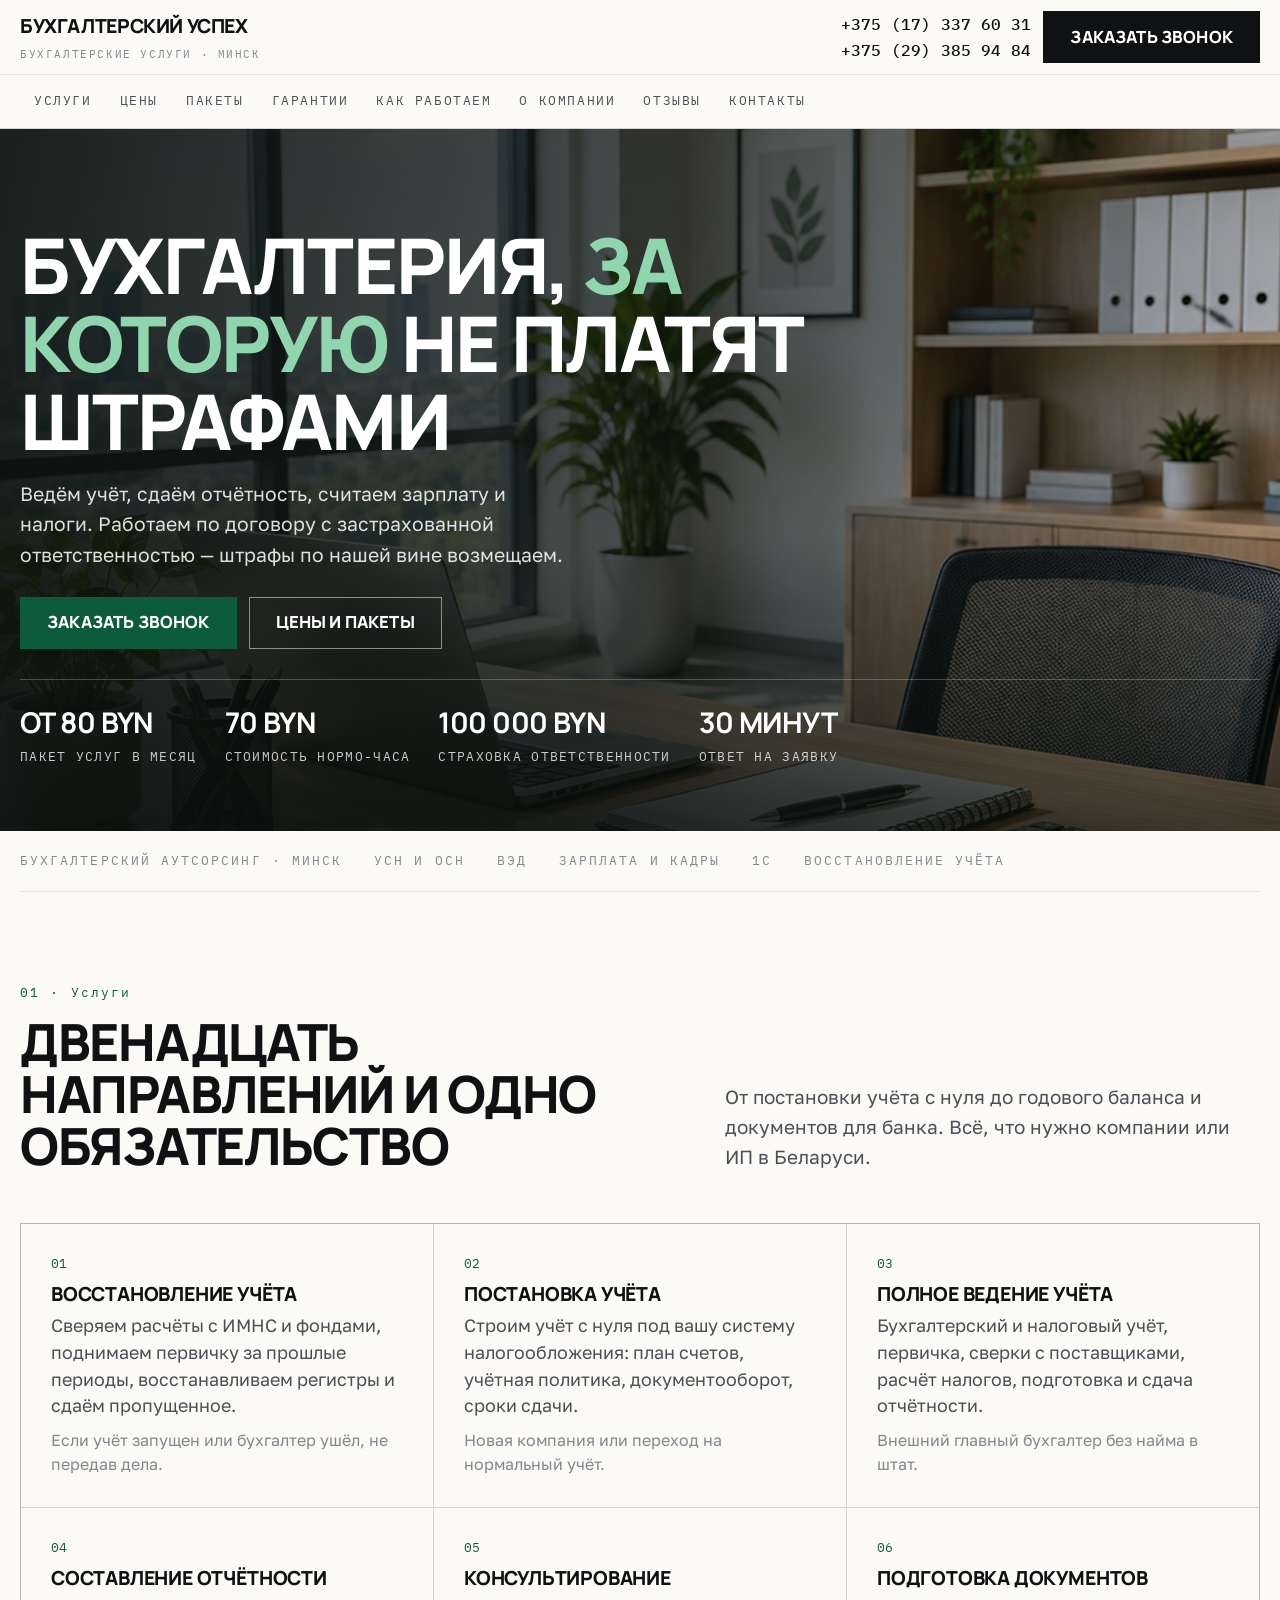
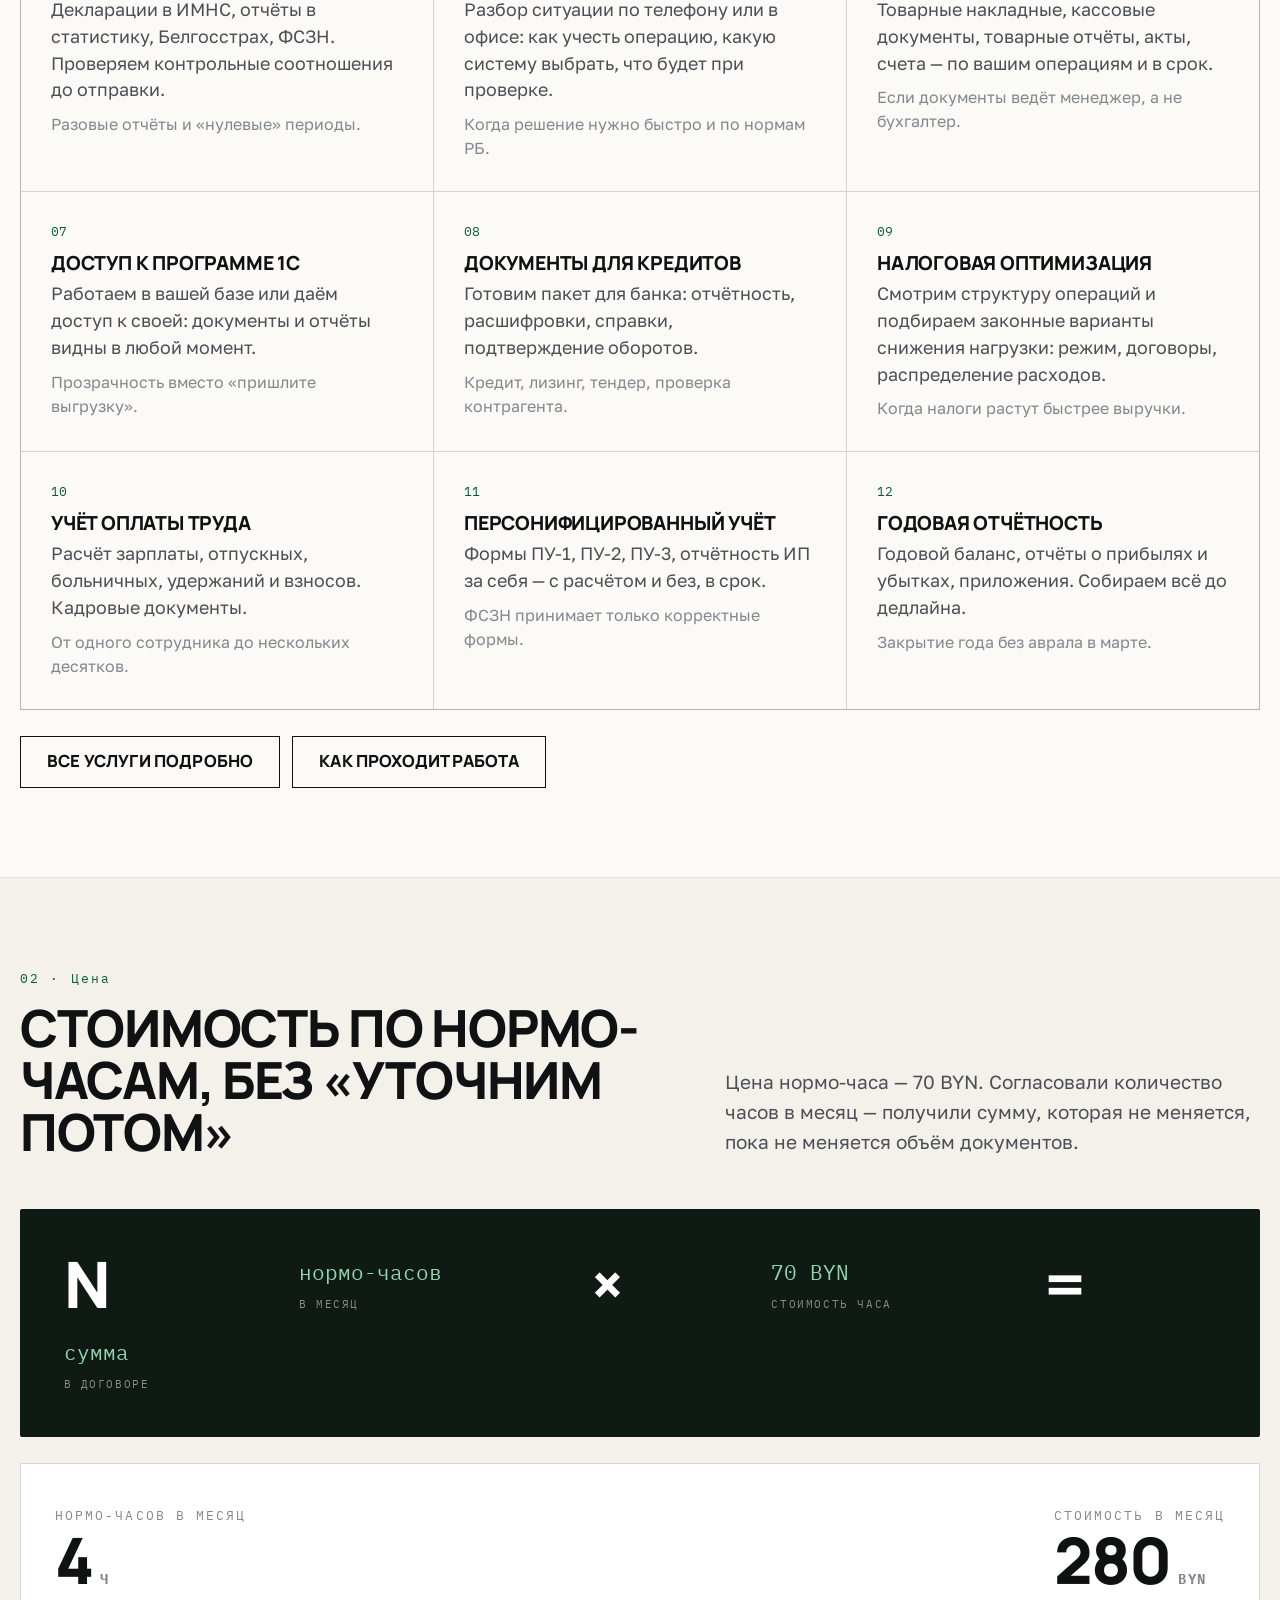
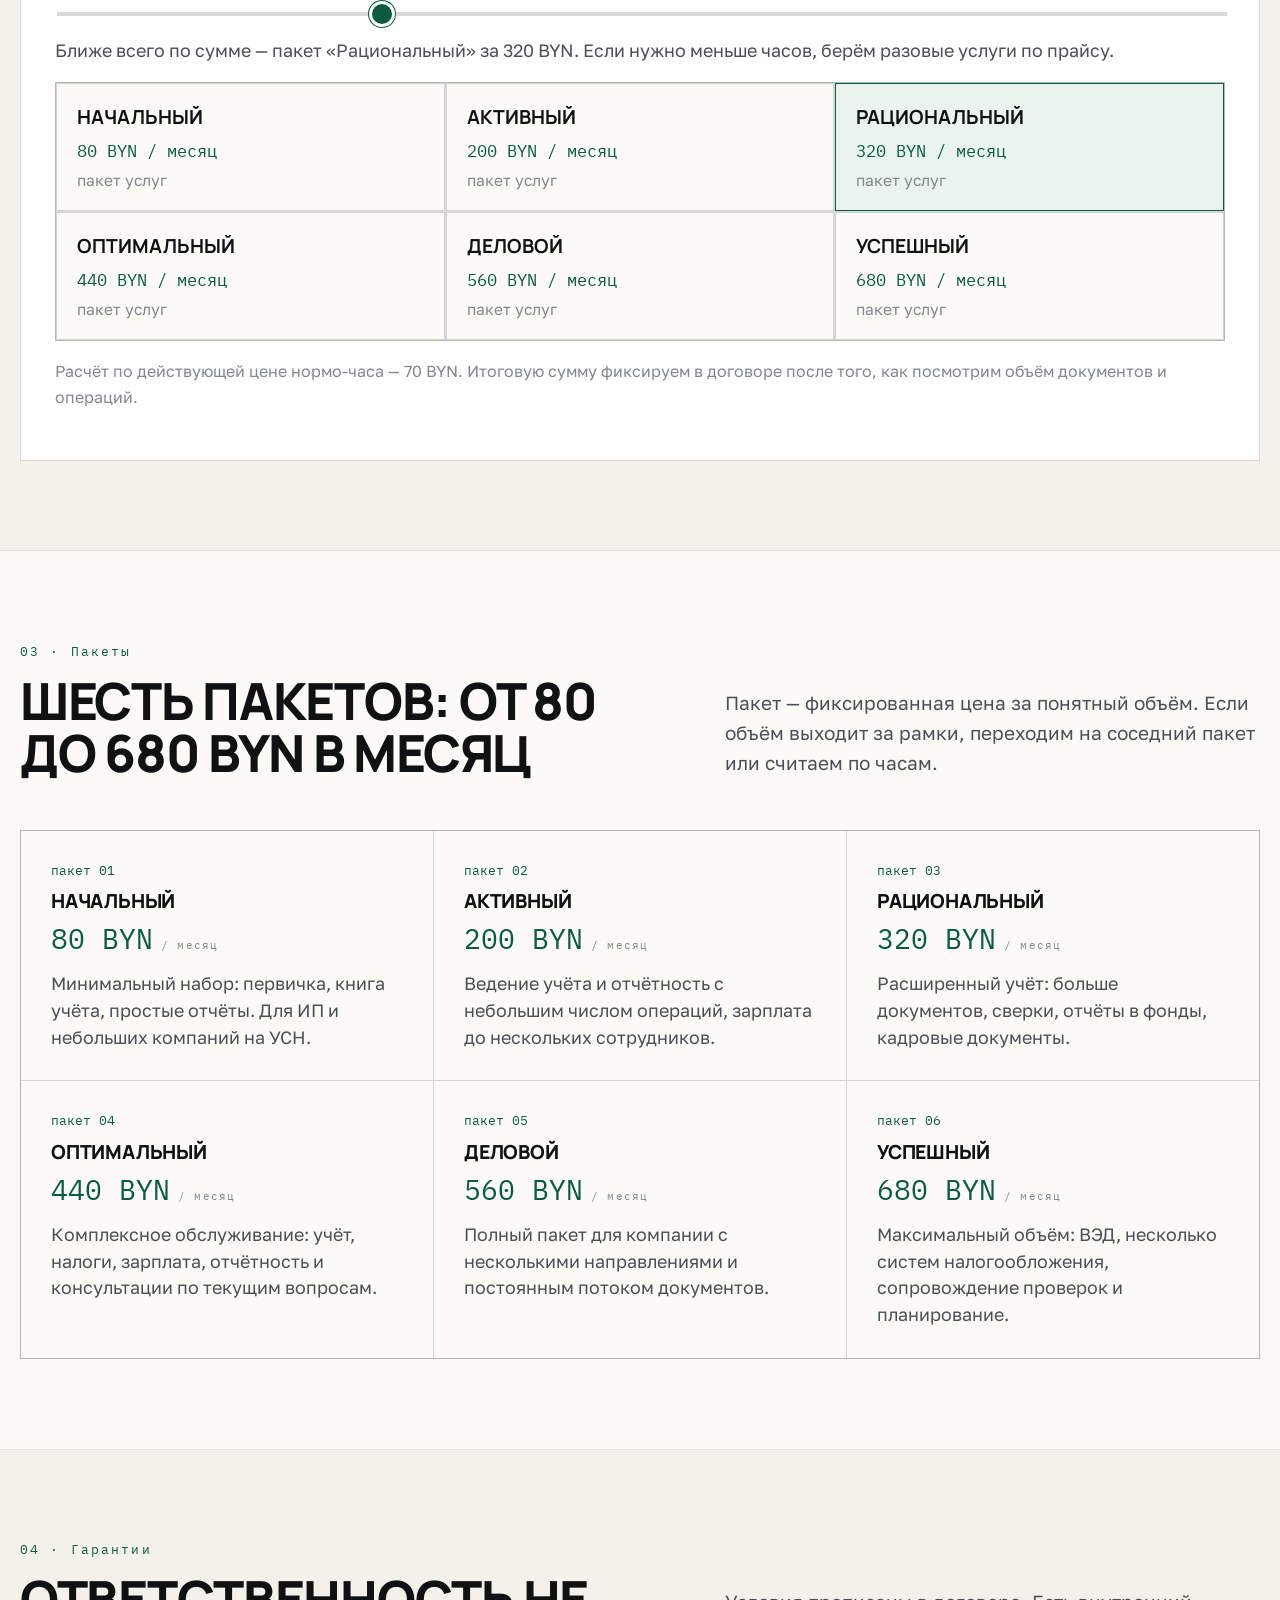
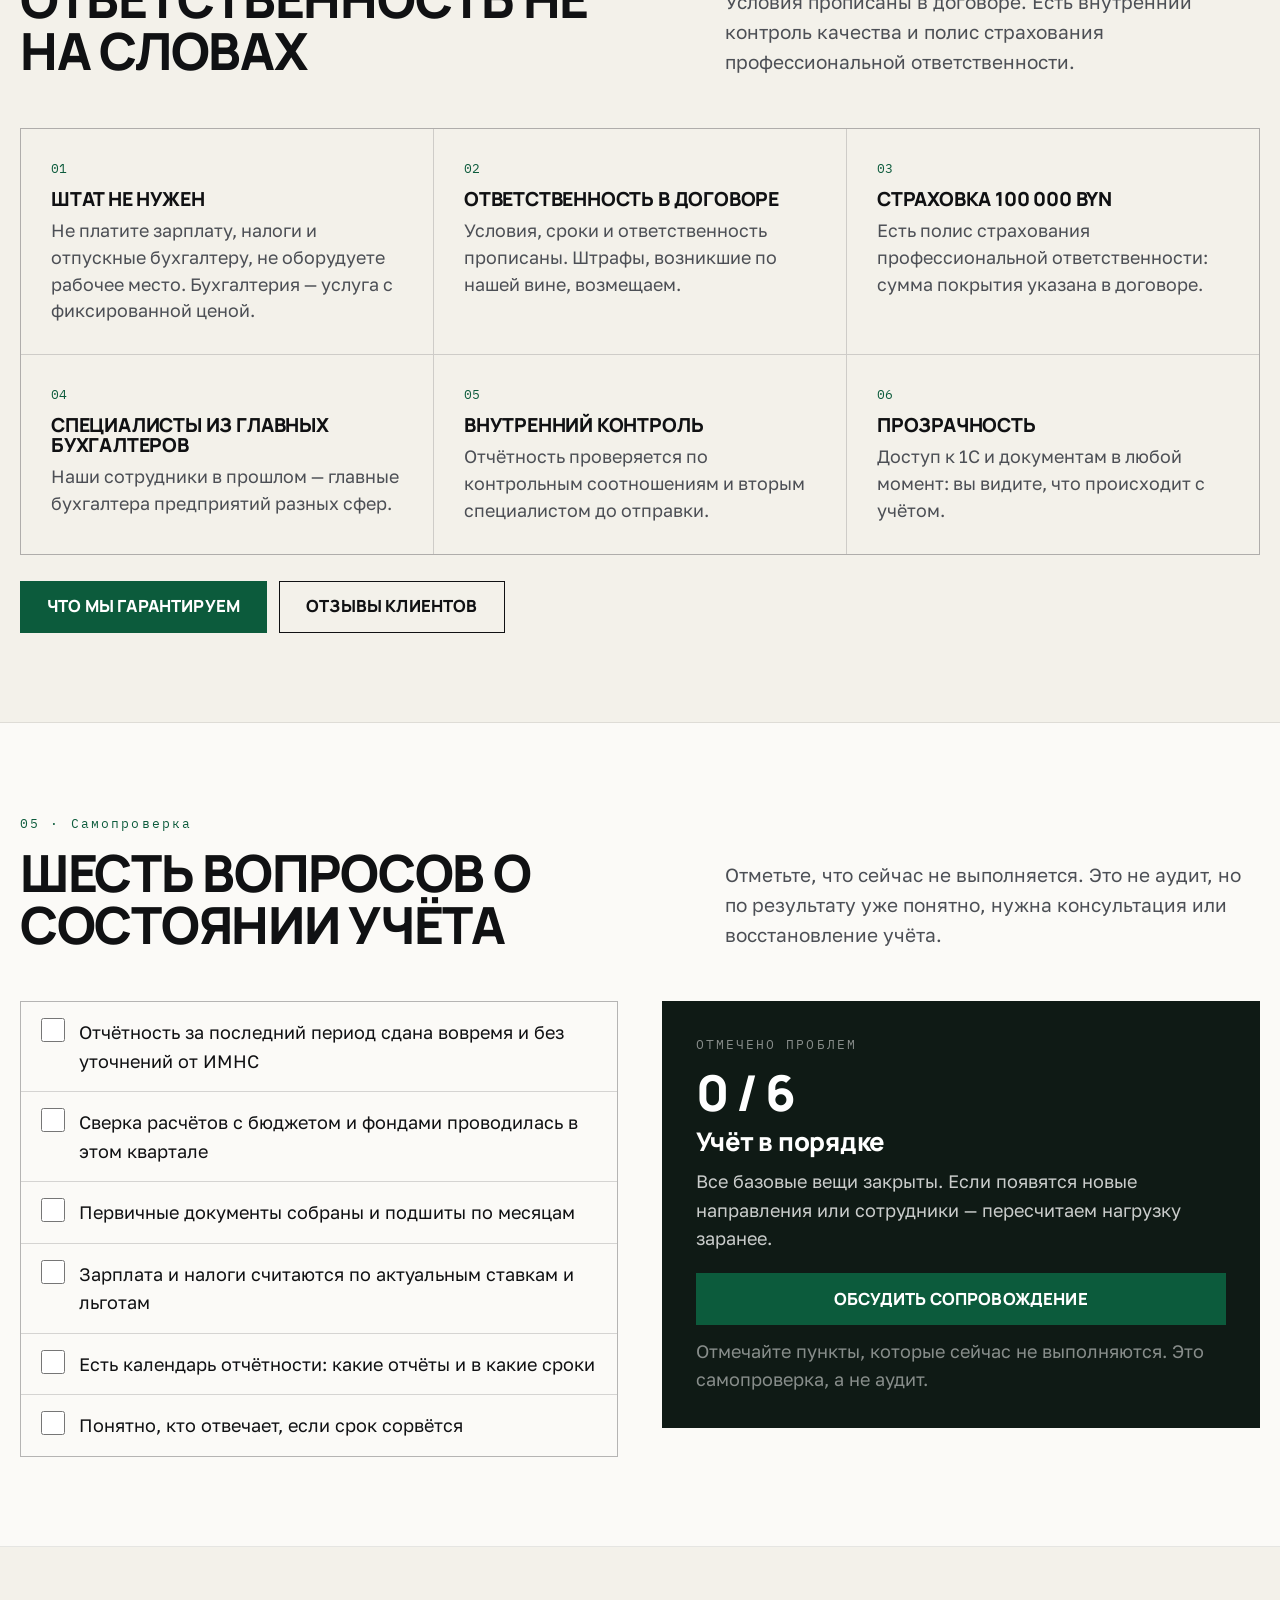
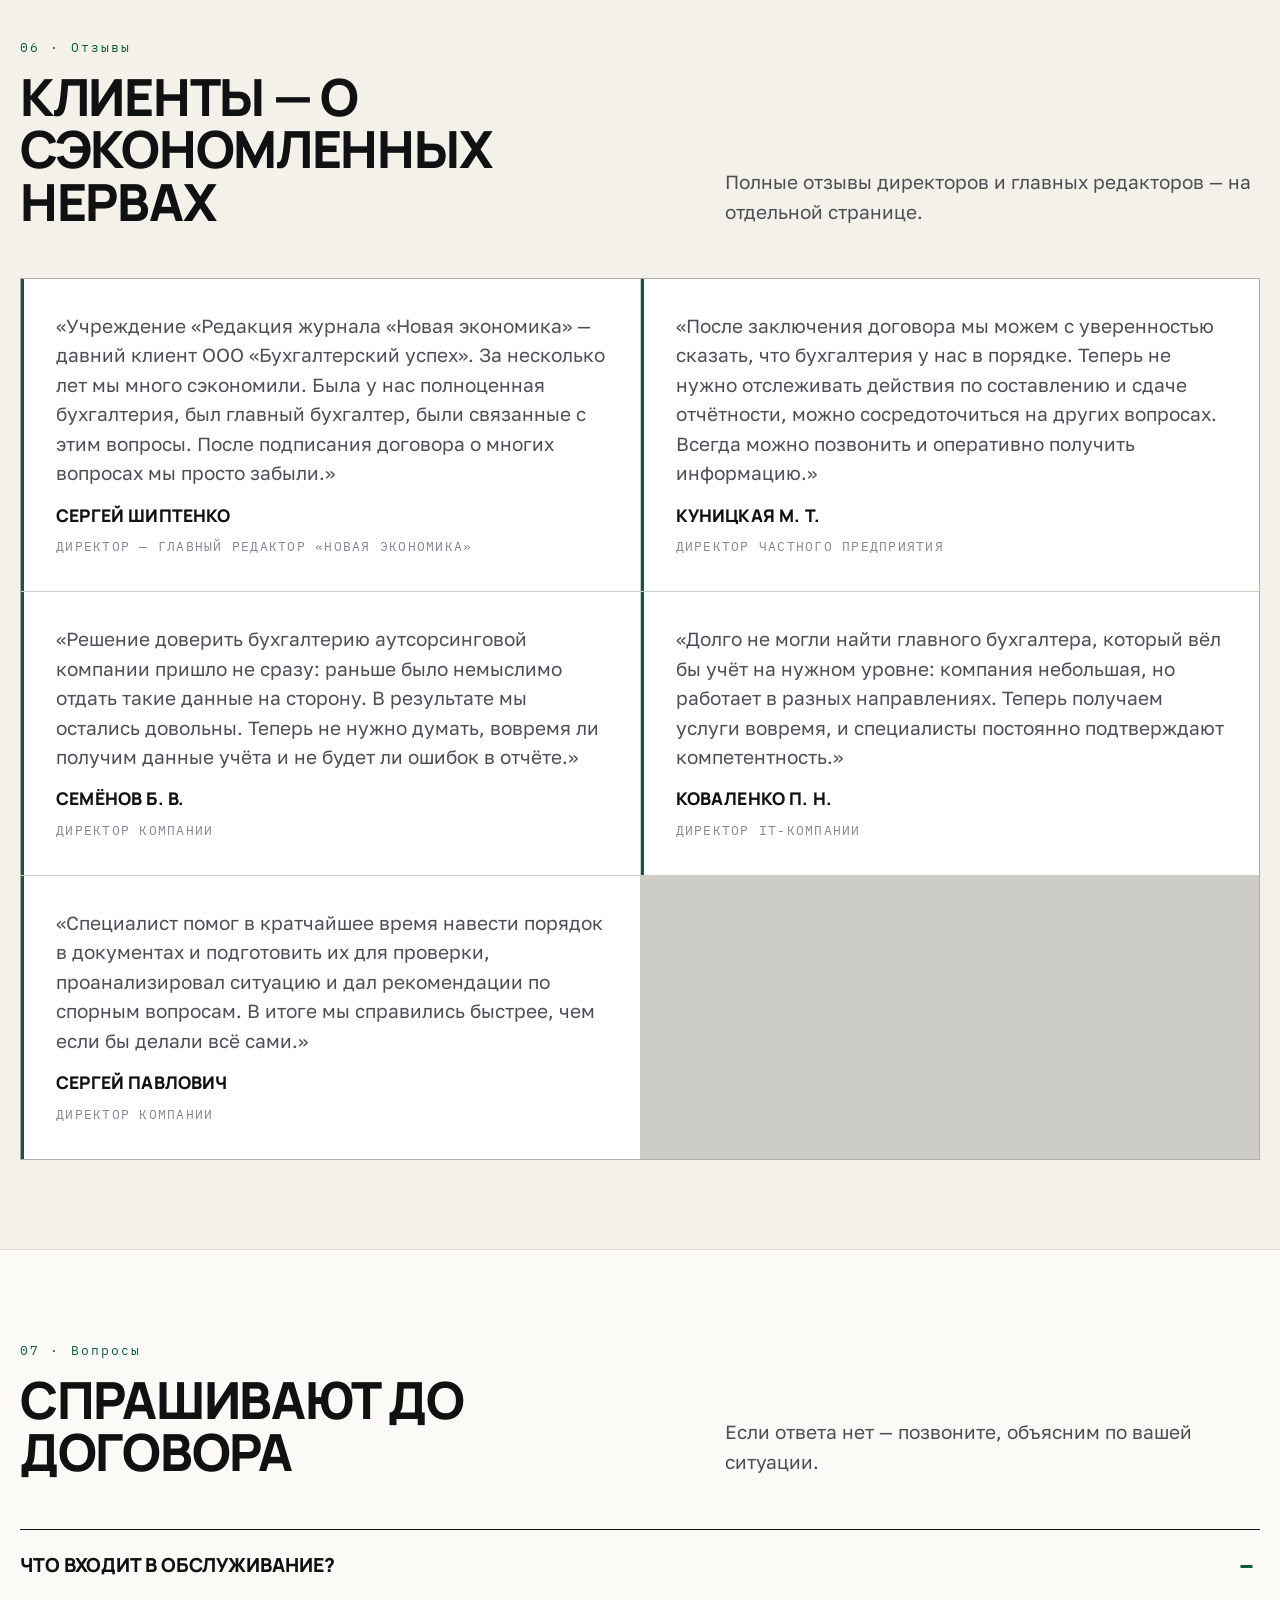
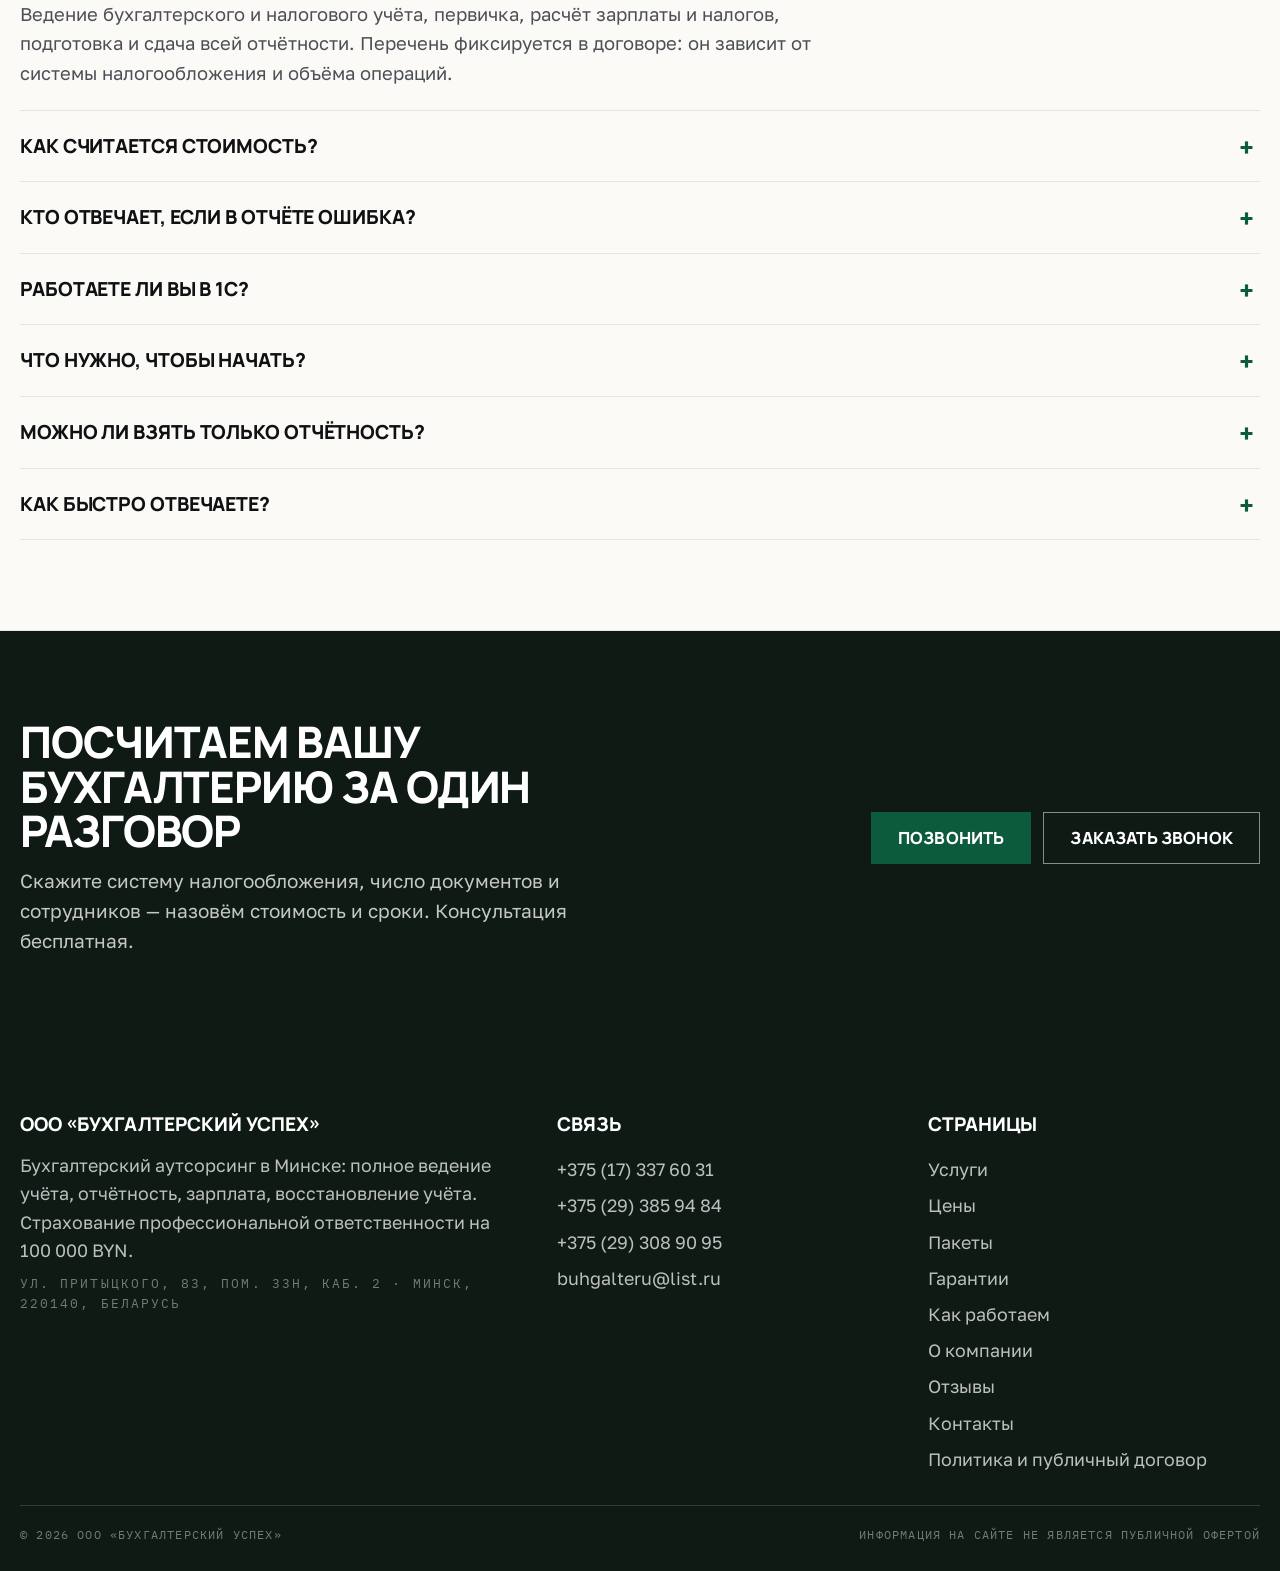
==== index.html @ fa07ab84 "Новый сайт Бухгалтерский успех: 10 страниц, крупная типографика, реальный прайс и пакеты, калькулято" ====
<!doctype html><html lang="ru"><head>
<meta charset="utf-8"><meta name="viewport" content="width=device-width,initial-scale=1">
<title>Бухгалтерские услуги в Минске — ООО «Бухгалтерский успех»</title><meta name="description" content="Бухгалтерский аутсорсинг в Минске: ведение учёта от 80 BYN в месяц, отчётность, зарплата, восстановление учёта, консультации. Страхование ответственности 100 000 BYN. ул. Притыцкого, 83.">
<meta property="og:title" content="Бухгалтерские услуги в Минске — ООО «Бухгалтерский успех»"><meta property="og:description" content="Бухгалтерский аутсорсинг в Минске: ведение учёта от 80 BYN в месяц, отчётность, зарплата, восстановление учёта, консультации. Страхование ответственности 100 000 BYN. ул. Притыцкого, 83.">
<meta property="og:type" content="website"><meta property="og:locale" content="ru_BY">
<link rel="icon" href="assets/img/favicon.svg" type="image/svg+xml">
<link rel="preconnect" href="https://fonts.googleapis.com"><link rel="preconnect" href="https://fonts.gstatic.com" crossorigin>
<link href="https://fonts.googleapis.com/css2?family=Manrope:wght@600;800&family=Golos+Text:wght@400;500;600&family=IBM+Plex+Mono:wght@400;500&display=swap" rel="stylesheet">
<style>
:root{--paper:#FBFAF7;--paper2:#F3F1EA;--ink:#101113;--ink2:#4C4F55;--ink3:#83878E;
--line:rgba(16,17,19,.16);--line2:rgba(16,17,19,.09);--deep:#0F1A15;--green:#0C5B3C;--green2:#0A4A31;
--f-d:'Manrope',system-ui,sans-serif;--f-t:'Golos Text',system-ui,sans-serif;--f-m:'IBM Plex Mono',monospace}
*{box-sizing:border-box}
html{-webkit-text-size-adjust:100%;font-size:19px}
body{margin:0;background:var(--paper);color:var(--ink);font-family:var(--f-t);font-size:19px;line-height:1.58;
-webkit-font-smoothing:antialiased;overflow-x:hidden}
body.is-locked{overflow:hidden}
img{max-width:100%;display:block}
a{color:inherit;text-decoration:none}
h1,h2,h3{font-family:var(--f-d);font-weight:800;letter-spacing:-.025em;line-height:1.02;margin:0;text-transform:uppercase;overflow-wrap:break-word;hyphens:auto}
.grid>*,.head>*,.frame>*,.cta>*{min-width:0}
p{margin:0 0 1em}
.wrap{width:min(1260px,100% - 40px);margin-inline:auto}
.mono{font-family:var(--f-m);font-size:.68rem;letter-spacing:.16em;text-transform:uppercase;color:var(--ink3)}
.top{position:sticky;top:0;z-index:60;background:rgba(251,250,247,.97);backdrop-filter:blur(10px);border-bottom:1px solid var(--line)}
.top__row{display:flex;align-items:center;gap:12px;min-height:74px;min-width:0}
.brand{display:flex;flex-direction:column;gap:3px;min-width:0;overflow:hidden;white-space:nowrap}
.brand b{font-family:var(--f-d);font-weight:800;font-size:1.02rem;letter-spacing:-.02em;text-transform:uppercase}
.brand span{font-family:var(--f-m);font-size:.6rem;letter-spacing:.14em;text-transform:uppercase;color:var(--ink3)}
.top__sp{flex:1;min-width:8px}
@media (max-width:700px){.brand span{display:none}}
.telbox{display:flex;flex-direction:column;gap:1px;text-align:right}
.telbox a{font-family:var(--f-m);font-size:.82rem;font-weight:500}
.telbox a:hover{color:var(--green)}
.btn{display:inline-flex;align-items:center;justify-content:center;gap:.5rem;min-height:52px;padding:0 26px;
background:var(--green);color:#fff;font-family:var(--f-d);font-weight:800;font-size:.88rem;letter-spacing:.01em;
text-transform:uppercase;border:1px solid var(--green);transition:background .18s,color .18s}
.btn:hover{background:var(--green2)}
.btn--dark{background:var(--ink);border-color:var(--ink)}
.btn--line{background:transparent;color:var(--ink);border-color:var(--ink)}
.btn--line:hover{background:var(--ink);color:#fff}
.burger{display:none;flex-direction:column;justify-content:center;gap:5px;width:46px;height:46px;border:1px solid var(--line);
background:transparent;padding:0 12px;cursor:pointer;flex:none;margin-left:auto}
.burger span{display:block;height:2px;background:var(--ink)}
@media (max-width:1099px){.telbox{display:none}.burger{display:flex}.top .btn{display:none}}
.navbar{border-top:1px solid var(--line2)}
.navbar__in{display:flex;align-items:center;gap:0;overflow-x:auto;scrollbar-width:none;-ms-overflow-style:none}
.navbar__in::-webkit-scrollbar{display:none;height:0}
.navbar a{flex:none;font-family:var(--f-m);font-size:.7rem;letter-spacing:.12em;text-transform:uppercase;
padding:15px 14px;white-space:nowrap;border-bottom:2px solid transparent;color:var(--ink2)}
.navbar a:hover{color:var(--ink);border-color:var(--green)}
.navbar a[aria-current="page"]{color:var(--green);border-color:var(--green)}
.hero{position:relative;min-height:clamp(560px,78vh,820px);display:flex;align-items:flex-end;overflow:hidden;background:var(--deep);color:#fff}
.hero__bg{position:absolute;inset:0}
.hero__bg img{width:100%;height:100%;object-fit:cover}
.hero::after{content:"";position:absolute;inset:0;background:linear-gradient(97deg,rgba(10,16,13,.93) 0%,rgba(10,16,13,.72) 48%,rgba(10,16,13,.14) 100%),linear-gradient(0deg,rgba(10,16,13,.7),rgba(10,16,13,0) 42%)}
.hero__in{position:relative;z-index:2;width:100%;padding-block:clamp(30px,5vw,64px)}
.hero h1{font-size:clamp(2.35rem,6vw,5.2rem);max-width:16ch}
.hero h1 i{font-style:normal;color:#8FD5AE}
.hero p{color:rgba(255,255,255,.86);max-width:46ch;margin-top:18px;font-size:1.02rem}
.hero__cta{display:flex;flex-wrap:wrap;gap:12px;margin-top:26px}
.hero .btn--line{color:#fff;border-color:rgba(255,255,255,.5)}
.hero .btn--line:hover{background:#fff;color:var(--ink)}
.hero__facts{display:flex;flex-wrap:wrap;gap:10px 28px;margin-top:30px;padding-top:20px;border-top:1px solid rgba(255,255,255,.24)}
.hero__facts div{font-family:var(--f-m);font-size:.68rem;letter-spacing:.1em;text-transform:uppercase;color:rgba(255,255,255,.78)}
.hero__facts b{display:block;font-family:var(--f-d);font-size:1.5rem;letter-spacing:-.02em;color:#fff;margin-bottom:2px}
.fbar{display:none;position:fixed;left:0;right:0;bottom:0;z-index:70;gap:4px;padding:7px 8px;
background:rgba(15,26,21,.97);backdrop-filter:blur(10px)}
.fbar a{flex:1;display:flex;align-items:center;justify-content:center;gap:6px;padding:11px 4px;color:#fff;
font-family:var(--f-m);font-size:.62rem;letter-spacing:.06em;text-transform:uppercase;border:1px solid rgba(255,255,255,.16)}
.fbar a:first-child{background:var(--green);border-color:var(--green)}
.fbar svg{width:15px;height:15px;stroke:currentColor;fill:none;stroke-width:1.8}
@media (max-width:1099px){.fbar{display:flex}body{padding-bottom:60px}}
</style>
<link rel="stylesheet" href="assets/css/site.v1.css">
</head><body>
<header class="top">
  <div class="wrap top__row">
    <a class="brand" href="index.html"><b>Бухгалтерский успех</b><span>бухгалтерские услуги · Минск</span></a>
    <span class="top__sp"></span>
    <div class="telbox"><a href="tel:+375173376031">+375 (17) 337 60 31</a><a href="tel:+375293859484">+375 (29) 385 94 84</a></div>
    <a class="btn btn--dark" href="kontakty.html#zayavka">Заказать звонок</a>
    <button class="burger" id="burger" aria-label="Меню" aria-expanded="false" aria-controls="drawer"><span></span><span></span><span></span></button>
  </div>
  <nav class="navbar" aria-label="Страницы сайта"><div class="wrap navbar__in"><a href="uslugi.html">Услуги</a><a href="ceny.html">Цены</a><a href="tarify.html">Пакеты</a><a href="garantii.html">Гарантии</a><a href="kak-rabotaem.html">Как работаем</a><a href="o-kompanii.html">О компании</a><a href="otzyvy.html">Отзывы</a><a href="kontakty.html">Контакты</a></div></nav>
</header>
<main>
<section class="hero">
  <div class="hero__bg"><img src="assets/img/hero.jpg" alt="Офис бухгалтерской компании в Минске"></div>
  <div class="hero__in"><div class="wrap">
    <h1>Бухгалтерия, <i>за которую</i> не платят штрафами</h1>
    <p>Ведём учёт, сдаём отчётность, считаем зарплату и налоги. Работаем по договору с застрахованной ответственностью — штрафы по нашей вине возмещаем.</p>
    <div class="hero__cta">
      <a class="btn" href="kontakty.html#zayavka">Заказать звонок</a>
      <a class="btn btn--line" href="ceny.html">Цены и пакеты</a>
    </div>

<div class="hero__facts">
  <div><b>от 80 BYN</b>пакет услуг в месяц</div>
  <div><b>70 BYN</b>стоимость нормо-часа</div>
  <div><b>100 000 BYN</b>страховка ответственности</div>
  <div><b>30 минут</b>ответ на заявку</div>
</div>
  </div></div>
</section>

<div class="wrap" style="padding-block:20px;border-bottom:1px solid var(--line2)">
  <div style="display:flex;flex-wrap:wrap;gap:10px 32px;align-items:baseline">
    <span class="mono">Бухгалтерский аутсорсинг · Минск</span>
    <span class="mono">УСН и ОСН</span>
    <span class="mono">ВЭД</span>
    <span class="mono">Зарплата и кадры</span>
    <span class="mono">1С</span>
    <span class="mono">Восстановление учёта</span>
  </div>
</div>
<section class="sec">
  <div class="wrap">
    <div class="head">
      <div><span class="num">01 · Услуги</span><h2>Двенадцать направлений и одно обязательство</h2></div>
      <p>От постановки учёта с нуля до годового баланса и документов для банка. Всё, что нужно компании или ИП в Беларуси.</p>
    </div>
    <div class="grid g3"><div class="cell"><span class="n">01</span><h3>Восстановление учёта</h3><p>Сверяем расчёты с ИМНС и фондами, поднимаем первичку за прошлые периоды, восстанавливаем регистры и сдаём пропущенное.</p><p style="margin-top:10px;font-size:.84rem;color:#83878E">Если учёт запущен или бухгалтер ушёл, не передав дела.</p></div><div class="cell"><span class="n">02</span><h3>Постановка учёта</h3><p>Строим учёт с нуля под вашу систему налогообложения: план счетов, учётная политика, документооборот, сроки сдачи.</p><p style="margin-top:10px;font-size:.84rem;color:#83878E">Новая компания или переход на нормальный учёт.</p></div><div class="cell"><span class="n">03</span><h3>Полное ведение учёта</h3><p>Бухгалтерский и налоговый учёт, первичка, сверки с поставщиками, расчёт налогов, подготовка и сдача отчётности.</p><p style="margin-top:10px;font-size:.84rem;color:#83878E">Внешний главный бухгалтер без найма в штат.</p></div><div class="cell"><span class="n">04</span><h3>Составление отчётности</h3><p>Декларации в ИМНС, отчёты в статистику, Белгосстрах, ФСЗН. Проверяем контрольные соотношения до отправки.</p><p style="margin-top:10px;font-size:.84rem;color:#83878E">Разовые отчёты и «нулевые» периоды.</p></div><div class="cell"><span class="n">05</span><h3>Консультирование</h3><p>Разбор ситуации по телефону или в офисе: как учесть операцию, какую систему выбрать, что будет при проверке.</p><p style="margin-top:10px;font-size:.84rem;color:#83878E">Когда решение нужно быстро и по нормам РБ.</p></div><div class="cell"><span class="n">06</span><h3>Подготовка документов</h3><p>Товарные накладные, кассовые документы, товарные отчёты, акты, счета — по вашим операциям и в срок.</p><p style="margin-top:10px;font-size:.84rem;color:#83878E">Если документы ведёт менеджер, а не бухгалтер.</p></div><div class="cell"><span class="n">07</span><h3>Доступ к программе 1С</h3><p>Работаем в вашей базе или даём доступ к своей: документы и отчёты видны в любой момент.</p><p style="margin-top:10px;font-size:.84rem;color:#83878E">Прозрачность вместо «пришлите выгрузку».</p></div><div class="cell"><span class="n">08</span><h3>Документы для кредитов</h3><p>Готовим пакет для банка: отчётность, расшифровки, справки, подтверждение оборотов.</p><p style="margin-top:10px;font-size:.84rem;color:#83878E">Кредит, лизинг, тендер, проверка контрагента.</p></div><div class="cell"><span class="n">09</span><h3>Налоговая оптимизация</h3><p>Смотрим структуру операций и подбираем законные варианты снижения нагрузки: режим, договоры, распределение расходов.</p><p style="margin-top:10px;font-size:.84rem;color:#83878E">Когда налоги растут быстрее выручки.</p></div><div class="cell"><span class="n">10</span><h3>Учёт оплаты труда</h3><p>Расчёт зарплаты, отпускных, больничных, удержаний и взносов. Кадровые документы.</p><p style="margin-top:10px;font-size:.84rem;color:#83878E">От одного сотрудника до нескольких десятков.</p></div><div class="cell"><span class="n">11</span><h3>Персонифицированный учёт</h3><p>Формы ПУ-1, ПУ-2, ПУ-3, отчётность ИП за себя — с расчётом и без, в срок.</p><p style="margin-top:10px;font-size:.84rem;color:#83878E">ФСЗН принимает только корректные формы.</p></div><div class="cell"><span class="n">12</span><h3>Годовая отчётность</h3><p>Годовой баланс, отчёты о прибылях и убытках, приложения. Собираем всё до дедлайна.</p><p style="margin-top:10px;font-size:.84rem;color:#83878E">Закрытие года без аврала в марте.</p></div></div>
    <div style="display:flex;flex-wrap:wrap;gap:12px;margin-top:26px">
      <a class="btn btn--line" href="uslugi.html">Все услуги подробно</a>
      <a class="btn btn--line" href="kak-rabotaem.html">Как проходит работа</a>
    </div>
  </div>
</section>

<section class="sec sec--alt">
  <div class="wrap">
    <div class="head">
      <div><span class="num">02 · Цена</span><h2>Стоимость по нормо-часам, без «уточним потом»</h2></div>
      <p>Цена нормо-часа — 70 BYN. Согласовали количество часов в месяц — получили сумму, которая не меняется, пока не меняется объём документов.</p>
    </div>

<div class="formula">
  <b>N</b><span>нормо-часов<small>в месяц</small></span>
  <b>×</b><span>70 BYN<small>стоимость часа</small></span>
  <b>=</b><span>сумма<small>в договоре</small></span>
</div>
    <div style="margin-top:26px"><div class="slider" id="calc">
  <div class="slider__top">
    <div><span class="mono">Нормо-часов в месяц</span><div class="slider__val"><span id="calc-hours">4</span><small>ч</small></div></div>
    <div><span class="mono">Стоимость в месяц</span><div class="slider__val"><span id="calc-sum">280</span><small>BYN</small></div></div>
  </div>
  <input type="range" id="calc-range" min="1" max="12" step="1" value="4" aria-label="Количество нормо-часов в месяц">
  <p class="slider__hint" id="calc-hint"></p>
  <div class="grid g3"><div class="pack" data-pack="80" data-name="Начальный"><b>Начальный</b><span>80 BYN / месяц</span><small>пакет услуг</small></div><div class="pack" data-pack="200" data-name="Активный"><b>Активный</b><span>200 BYN / месяц</span><small>пакет услуг</small></div><div class="pack" data-pack="320" data-name="Рациональный"><b>Рациональный</b><span>320 BYN / месяц</span><small>пакет услуг</small></div><div class="pack" data-pack="440" data-name="Оптимальный"><b>Оптимальный</b><span>440 BYN / месяц</span><small>пакет услуг</small></div><div class="pack" data-pack="560" data-name="Деловой"><b>Деловой</b><span>560 BYN / месяц</span><small>пакет услуг</small></div><div class="pack" data-pack="680" data-name="Успешный"><b>Успешный</b><span>680 BYN / месяц</span><small>пакет услуг</small></div></div>
  <p class="form__note">Расчёт по действующей цене нормо-часа — 70 BYN. Итоговую сумму фиксируем в договоре после того, как посмотрим объём документов и операций.</p>
</div></div>
  </div>
</section>

<section class="sec">
  <div class="wrap">
    <div class="head">
      <div><span class="num">03 · Пакеты</span><h2>Шесть пакетов: от 80 до 680 BYN в месяц</h2></div>
      <p>Пакет — фиксированная цена за понятный объём. Если объём выходит за рамки, переходим на соседний пакет или считаем по часам.</p>
    </div>
    <div class="grid g3"><div class="cell"><span class="n">пакет 01</span><h3>Начальный</h3><p style="font-family:var(--f-m);font-size:1.45rem;color:var(--green);margin:6px 0 10px">80 BYN<small style="font-size:.6rem;letter-spacing:.1em;color:#83878E"> / месяц</small></p><p>Минимальный набор: первичка, книга учёта, простые отчёты. Для ИП и небольших компаний на УСН.</p></div><div class="cell"><span class="n">пакет 02</span><h3>Активный</h3><p style="font-family:var(--f-m);font-size:1.45rem;color:var(--green);margin:6px 0 10px">200 BYN<small style="font-size:.6rem;letter-spacing:.1em;color:#83878E"> / месяц</small></p><p>Ведение учёта и отчётность с небольшим числом операций, зарплата до нескольких сотрудников.</p></div><div class="cell"><span class="n">пакет 03</span><h3>Рациональный</h3><p style="font-family:var(--f-m);font-size:1.45rem;color:var(--green);margin:6px 0 10px">320 BYN<small style="font-size:.6rem;letter-spacing:.1em;color:#83878E"> / месяц</small></p><p>Расширенный учёт: больше документов, сверки, отчёты в фонды, кадровые документы.</p></div><div class="cell"><span class="n">пакет 04</span><h3>Оптимальный</h3><p style="font-family:var(--f-m);font-size:1.45rem;color:var(--green);margin:6px 0 10px">440 BYN<small style="font-size:.6rem;letter-spacing:.1em;color:#83878E"> / месяц</small></p><p>Комплексное обслуживание: учёт, налоги, зарплата, отчётность и консультации по текущим вопросам.</p></div><div class="cell"><span class="n">пакет 05</span><h3>Деловой</h3><p style="font-family:var(--f-m);font-size:1.45rem;color:var(--green);margin:6px 0 10px">560 BYN<small style="font-size:.6rem;letter-spacing:.1em;color:#83878E"> / месяц</small></p><p>Полный пакет для компании с несколькими направлениями и постоянным потоком документов.</p></div><div class="cell"><span class="n">пакет 06</span><h3>Успешный</h3><p style="font-family:var(--f-m);font-size:1.45rem;color:var(--green);margin:6px 0 10px">680 BYN<small style="font-size:.6rem;letter-spacing:.1em;color:#83878E"> / месяц</small></p><p>Максимальный объём: ВЭД, несколько систем налогообложения, сопровождение проверок и планирование.</p></div></div>
  </div>
</section>

<section class="sec sec--alt">
  <div class="wrap">
    <div class="head">
      <div><span class="num">04 · Гарантии</span><h2>Ответственность не на словах</h2></div>
      <p>Условия прописаны в договоре. Есть внутренний контроль качества и полис страхования профессиональной ответственности.</p>
    </div>
    <div class="grid g3"><div class="cell"><span class="n">01</span><h3>Штат не нужен</h3><p>Не платите зарплату, налоги и отпускные бухгалтеру, не оборудуете рабочее место. Бухгалтерия — услуга с фиксированной ценой.</p></div><div class="cell"><span class="n">02</span><h3>Ответственность в договоре</h3><p>Условия, сроки и ответственность прописаны. Штрафы, возникшие по нашей вине, возмещаем.</p></div><div class="cell"><span class="n">03</span><h3>Страховка 100 000 BYN</h3><p>Есть полис страхования профессиональной ответственности: сумма покрытия указана в договоре.</p></div><div class="cell"><span class="n">04</span><h3>Специалисты из главных бухгалтеров</h3><p>Наши сотрудники в прошлом — главные бухгалтера предприятий разных сфер.</p></div><div class="cell"><span class="n">05</span><h3>Внутренний контроль</h3><p>Отчётность проверяется по контрольным соотношениям и вторым специалистом до отправки.</p></div><div class="cell"><span class="n">06</span><h3>Прозрачность</h3><p>Доступ к 1С и документам в любой момент: вы видите, что происходит с учётом.</p></div></div>
    <div style="display:flex;flex-wrap:wrap;gap:12px;margin-top:26px">
      <a class="btn" href="garantii.html">Что мы гарантируем</a>
      <a class="btn btn--line" href="otzyvy.html">Отзывы клиентов</a>
    </div>
  </div>
</section>

<section class="sec">
  <div class="wrap">
    <div class="head">
      <div><span class="num">05 · Самопроверка</span><h2>Шесть вопросов о состоянии учёта</h2></div>
      <p>Отметьте, что сейчас не выполняется. Это не аудит, но по результату уже понятно, нужна консультация или восстановление учёта.</p>
    </div>
<div class="frame" id="chk" style="align-items:start">
  <div class="check"><label><input type="checkbox"> <span>Отчётность за последний период сдана вовремя и без уточнений от ИМНС</span></label><label><input type="checkbox"> <span>Сверка расчётов с бюджетом и фондами проводилась в этом квартале</span></label><label><input type="checkbox"> <span>Первичные документы собраны и подшиты по месяцам</span></label><label><input type="checkbox"> <span>Зарплата и налоги считаются по актуальным ставкам и льготам</span></label><label><input type="checkbox"> <span>Есть календарь отчётности: какие отчёты и в какие сроки</span></label><label><input type="checkbox"> <span>Понятно, кто отвечает, если срок сорвётся</span></label></div>
  <div class="checkout">
    <span class="mono" style="color:rgba(255,255,255,.5)">Отмечено проблем</span>
    <b id="chk-score">0 / 6</b>
    <h3 id="chk-title" style="font-size:1.35rem;color:#fff;text-transform:none;letter-spacing:-.01em">Учёт в порядке</h3>
    <p id="chk-text"></p>
    <a class="btn" id="chk-cta" href="kontakty.html#zayavka" style="margin-top:8px">Обсудить сопровождение</a>
    <p class="form__note" style="color:rgba(255,255,255,.5)">Отмечайте пункты, которые сейчас не выполняются. Это самопроверка, а не аудит.</p>
  </div>
</div>
  </div>
</section>

<section class="sec sec--alt">
  <div class="wrap">
    <div class="head">
      <div><span class="num">06 · Отзывы</span><h2>Клиенты — о сэкономленных нервах</h2></div>
      <p>Полные отзывы директоров и главных редакторов — на отдельной странице.</p>
    </div>
    <div class="grid g2"><figure class="quote" style="margin:0"><p><q>Учреждение «Редакция журнала «Новая экономика» — давний клиент ООО «Бухгалтерский успех». За несколько лет мы много сэкономили. Была у нас полноценная бухгалтерия, был главный бухгалтер, были связанные с этим вопросы. После подписания договора о многих вопросах мы просто забыли.</q></p><b>Сергей Шиптенко</b><small>директор — главный редактор «Новая экономика»</small></figure><figure class="quote" style="margin:0"><p><q>После заключения договора мы можем с уверенностью сказать, что бухгалтерия у нас в порядке. Теперь не нужно отслеживать действия по составлению и сдаче отчётности, можно сосредоточиться на других вопросах. Всегда можно позвонить и оперативно получить информацию.</q></p><b>Куницкая М. Т.</b><small>директор частного предприятия</small></figure><figure class="quote" style="margin:0"><p><q>Решение доверить бухгалтерию аутсорсинговой компании пришло не сразу: раньше было немыслимо отдать такие данные на сторону. В результате мы остались довольны. Теперь не нужно думать, вовремя ли получим данные учёта и не будет ли ошибок в отчёте.</q></p><b>Семёнов Б. В.</b><small>директор компании</small></figure><figure class="quote" style="margin:0"><p><q>Долго не могли найти главного бухгалтера, который вёл бы учёт на нужном уровне: компания небольшая, но работает в разных направлениях. Теперь получаем услуги вовремя, и специалисты постоянно подтверждают компетентность.</q></p><b>Коваленко П. Н.</b><small>директор IT-компании</small></figure><figure class="quote" style="margin:0"><p><q>Специалист помог в кратчайшее время навести порядок в документах и подготовить их для проверки, проанализировал ситуацию и дал рекомендации по спорным вопросам. В итоге мы справились быстрее, чем если бы делали всё сами.</q></p><b>Сергей Павлович</b><small>директор компании</small></figure></div>
  </div>
</section>

<section class="sec">
  <div class="wrap">
    <div class="head">
      <div><span class="num">07 · Вопросы</span><h2>Спрашивают до договора</h2></div>
      <p>Если ответа нет — позвоните, объясним по вашей ситуации.</p>
    </div>
<div class="acc"><div class="acc__i is-open"><button class="acc__q" aria-expanded="true">Что входит в обслуживание?</button><div class="acc__a">Ведение бухгалтерского и налогового учёта, первичка, расчёт зарплаты и налогов, подготовка и сдача всей отчётности. Перечень фиксируется в договоре: он зависит от системы налогообложения и объёма операций.</div></div><div class="acc__i"><button class="acc__q" aria-expanded="false">Как считается стоимость?</button><div class="acc__a">Так: пакет услуг по фиксированной цене (от 80 BYN в месяц) или расчёт по нормо-часам — 70 BYN за час. Согласованное количество часов умножается на стоимость часа; при неизменном объёме документов сумма не меняется.</div></div><div class="acc__i"><button class="acc__q" aria-expanded="false">Кто отвечает, если в отчёте ошибка?</button><div class="acc__a">По договору ответственность несёт компания. Есть внутренний контроль качества и полис страхования профессиональной ответственности на 100 000 BYN. Штрафы, возникшие по нашей вине, возмещаем.</div></div><div class="acc__i"><button class="acc__q" aria-expanded="false">Работаете ли вы в 1С?</button><div class="acc__a">Да. Можем работать в вашей базе или дать доступ к своей: вы видите документы и отчёты в любой момент, а не «по запросу раз в квартал».</div></div><div class="acc__i"><button class="acc__q" aria-expanded="false">Что нужно, чтобы начать?</button><div class="acc__a">Звонок или заявка, короткий разговор о вашей ситуации, договор. Если учёт запущен, сначала проводим диагностику документов и говорим, что придётся восстанавливать.</div></div><div class="acc__i"><button class="acc__q" aria-expanded="false">Можно ли взять только отчётность?</button><div class="acc__a">Да. Разовые отчёты есть в прайсе: декларация в ИМНС, отчёты в статистику, Белгосстрах, ФСЗН 4-фонд, персонифицированный учёт.</div></div><div class="acc__i"><button class="acc__q" aria-expanded="false">Как быстро отвечаете?</button><div class="acc__a">В рабочее время — в течение 30 минут после заявки. Дальше общение идёт с закреплённым специалистом, который ведёт вашу компанию.</div></div></div>
  </div>
</section>

<section class="sec sec--dark"><div class="wrap">
  <div class="cta" style="background:transparent;padding:0">
    <div>
      <h2>Посчитаем вашу бухгалтерию за один разговор</h2>
      <p>Скажите систему налогообложения, число документов и сотрудников — назовём стоимость и сроки. Консультация бесплатная.</p>
    </div>
    <div style="display:flex;flex-wrap:wrap;gap:12px">
      <a class="btn" href="tel:+375173376031">Позвонить</a>
      <a class="btn btn--line" href="kontakty.html#zayavka">Заказать звонок</a>
    </div>
  </div>
</div></section></main>
<footer>
  <div class="wrap">
    <div class="fgrid">
      <div>
        <b>ООО «Бухгалтерский успех»</b>
        <p style="margin:0 0 10px">Бухгалтерский аутсорсинг в Минске: полное ведение учёта, отчётность, зарплата, восстановление учёта. Страхование профессиональной ответственности на 100 000 BYN.</p>
        <p class="mono" style="color:rgba(255,255,255,.42)">ул. Притыцкого, 83, пом. 33н, каб. 2 · Минск, 220140, Беларусь</p>
      </div>
      <div>
        <b>Связь</b>
        <a class="lnk" href="tel:+375173376031">+375 (17) 337 60 31</a>
        <a class="lnk" href="tel:+375293859484">+375 (29) 385 94 84</a>
        <a class="lnk" href="tel:+375293089095">+375 (29) 308 90 95</a>
        <a class="lnk" href="mailto:buhgalteru@list.ru">buhgalteru@list.ru</a>
      </div>
      <div>
        <b>Страницы</b>
        <a class="lnk" href="uslugi.html">Услуги</a><a class="lnk" href="ceny.html">Цены</a><a class="lnk" href="tarify.html">Пакеты</a><a class="lnk" href="garantii.html">Гарантии</a><a class="lnk" href="kak-rabotaem.html">Как работаем</a><a class="lnk" href="o-kompanii.html">О компании</a><a class="lnk" href="otzyvy.html">Отзывы</a><a class="lnk" href="kontakty.html">Контакты</a>
        <a class="lnk" href="politika.html">Политика и публичный договор</a>
      </div>
    </div>
    <div class="fbot"><span>© 2026 ООО «Бухгалтерский успех»</span><span>Информация на сайте не является публичной офертой</span></div>
  </div>
</footer>
<div class="drawer" id="drawer" data-open="false">
  <div class="drawer__inner" role="dialog" aria-modal="true" aria-label="Меню сайта">
    <div class="drawer__top"><span class="mono">Меню</span><button class="drawer__close" id="drawerClose" aria-label="Закрыть меню"></button></div>
    <a class="dl" href="uslugi.html">Услуги</a><a class="dl" href="ceny.html">Цены</a><a class="dl" href="tarify.html">Пакеты</a><a class="dl" href="garantii.html">Гарантии</a><a class="dl" href="kak-rabotaem.html">Как работаем</a><a class="dl" href="o-kompanii.html">О компании</a><a class="dl" href="otzyvy.html">Отзывы</a><a class="dl" href="kontakty.html">Контакты</a><a class="dl" href="politika.html">Политика</a>
    <a class="btn" href="tel:+375173376031">Позвонить +375 (17) 337 60 31</a>
    <a class="btn btn--line" href="kontakty.html#zayavka">Заказать звонок</a>
  </div>
</div>
<div class="fbar">
  <a href="tel:+375173376031"><svg viewBox="0 0 24 24"><path d="M6 3h3l2 5-2 2a12 12 0 006 6l2-2 5 2v3a2 2 0 01-2 2A17 17 0 014 5a2 2 0 012-2z"/></svg>Позвонить</a>
  <a href="https://wa.me/375293859484" target="_blank" rel="noopener"><svg viewBox="0 0 24 24"><path d="M20 12a8 8 0 01-11.8 7L4 20l1-4.2A8 8 0 1120 12z"/><path d="M9 9.5c0 3 2.5 5.5 5.5 5.5"/></svg>WhatsApp</a>
  <a href="viber://chat?number=%2B375293859484"><svg viewBox="0 0 24 24"><path d="M12 4c4 0 7 3 7 7a7 7 0 01-7 7c-1.6 0-3-.4-4-1.2L5 18l1-3c-.7-1-1-2.2-1-3.5C5 7 8 4 12 4z"/><path d="M10 9l2 5 2-5"/></svg>Viber</a>
  <a href="https://t.me/+375293859484" target="_blank" rel="noopener"><svg viewBox="0 0 24 24"><path d="M21 5L3 11l5 2 2 6 3-4 5 3z"/></svg>Telegram</a>
</div>
<script src="assets/js/main.v1.js" defer></script>
</body></html>
---- assets/css/site.v1.css ----
:root{--paper:#FBFAF7;--paper2:#F3F1EA;--ink:#101113;--ink2:#4C4F55;--ink3:#83878E;
--line:rgba(16,17,19,.16);--line2:rgba(16,17,19,.09);--deep:#0F1A15;--green:#0C5B3C;--green2:#0A4A31;
--f-d:'Manrope',system-ui,sans-serif;--f-t:'Golos Text',system-ui,sans-serif;--f-m:'IBM Plex Mono',monospace}
*{box-sizing:border-box}
html{-webkit-text-size-adjust:100%;font-size:19px}
body{margin:0;background:var(--paper);color:var(--ink);font-family:var(--f-t);font-size:19px;line-height:1.58;
-webkit-font-smoothing:antialiased;overflow-x:hidden}
body.is-locked{overflow:hidden}
img{max-width:100%;display:block}
a{color:inherit;text-decoration:none}
h1,h2,h3{font-family:var(--f-d);font-weight:800;letter-spacing:-.025em;line-height:1.02;margin:0;text-transform:uppercase;overflow-wrap:break-word;hyphens:auto}
.grid>*,.head>*,.frame>*,.cta>*{min-width:0}
p{margin:0 0 1em}
.wrap{width:min(1260px,100% - 40px);margin-inline:auto}
.mono{font-family:var(--f-m);font-size:.68rem;letter-spacing:.16em;text-transform:uppercase;color:var(--ink3)}
.top{position:sticky;top:0;z-index:60;background:rgba(251,250,247,.97);backdrop-filter:blur(10px);border-bottom:1px solid var(--line)}
.top__row{display:flex;align-items:center;gap:12px;min-height:74px;min-width:0}
.brand{display:flex;flex-direction:column;gap:3px;min-width:0;overflow:hidden;white-space:nowrap}
.brand b{font-family:var(--f-d);font-weight:800;font-size:1.02rem;letter-spacing:-.02em;text-transform:uppercase}
.brand span{font-family:var(--f-m);font-size:.6rem;letter-spacing:.14em;text-transform:uppercase;color:var(--ink3)}
.top__sp{flex:1;min-width:8px}
@media (max-width:700px){.brand span{display:none}}
.telbox{display:flex;flex-direction:column;gap:1px;text-align:right}
.telbox a{font-family:var(--f-m);font-size:.82rem;font-weight:500}
.telbox a:hover{color:var(--green)}
.btn{display:inline-flex;align-items:center;justify-content:center;gap:.5rem;min-height:52px;padding:0 26px;
background:var(--green);color:#fff;font-family:var(--f-d);font-weight:800;font-size:.88rem;letter-spacing:.01em;
text-transform:uppercase;border:1px solid var(--green);transition:background .18s,color .18s}
.btn:hover{background:var(--green2)}
.btn--dark{background:var(--ink);border-color:var(--ink)}
.btn--line{background:transparent;color:var(--ink);border-color:var(--ink)}
.btn--line:hover{background:var(--ink);color:#fff}
.burger{display:none;flex-direction:column;justify-content:center;gap:5px;width:46px;height:46px;border:1px solid var(--line);
background:transparent;padding:0 12px;cursor:pointer;flex:none;margin-left:auto}
.burger span{display:block;height:2px;background:var(--ink)}
@media (max-width:1099px){.telbox{display:none}.burger{display:flex}.top .btn{display:none}}
.navbar{border-top:1px solid var(--line2)}
.navbar__in{display:flex;align-items:center;gap:0;overflow-x:auto;scrollbar-width:none;-ms-overflow-style:none}
.navbar__in::-webkit-scrollbar{display:none;height:0}
.navbar a{flex:none;font-family:var(--f-m);font-size:.7rem;letter-spacing:.12em;text-transform:uppercase;
padding:15px 14px;white-space:nowrap;border-bottom:2px solid transparent;color:var(--ink2)}
.navbar a:hover{color:var(--ink);border-color:var(--green)}
.navbar a[aria-current="page"]{color:var(--green);border-color:var(--green)}
.hero{position:relative;min-height:clamp(560px,78vh,820px);display:flex;align-items:flex-end;overflow:hidden;background:var(--deep);color:#fff}
.hero__bg{position:absolute;inset:0}
.hero__bg img{width:100%;height:100%;object-fit:cover}
.hero::after{content:"";position:absolute;inset:0;background:linear-gradient(97deg,rgba(10,16,13,.93) 0%,rgba(10,16,13,.72) 48%,rgba(10,16,13,.14) 100%),linear-gradient(0deg,rgba(10,16,13,.7),rgba(10,16,13,0) 42%)}
.hero__in{position:relative;z-index:2;width:100%;padding-block:clamp(30px,5vw,64px)}
.hero h1{font-size:clamp(2.35rem,6vw,5.2rem);max-width:16ch}
.hero h1 i{font-style:normal;color:#8FD5AE}
.hero p{color:rgba(255,255,255,.86);max-width:46ch;margin-top:18px;font-size:1.02rem}
.hero__cta{display:flex;flex-wrap:wrap;gap:12px;margin-top:26px}
.hero .btn--line{color:#fff;border-color:rgba(255,255,255,.5)}
.hero .btn--line:hover{background:#fff;color:var(--ink)}
.hero__facts{display:flex;flex-wrap:wrap;gap:10px 28px;margin-top:30px;padding-top:20px;border-top:1px solid rgba(255,255,255,.24)}
.hero__facts div{font-family:var(--f-m);font-size:.68rem;letter-spacing:.1em;text-transform:uppercase;color:rgba(255,255,255,.78)}
.hero__facts b{display:block;font-family:var(--f-d);font-size:1.5rem;letter-spacing:-.02em;color:#fff;margin-bottom:2px}
.fbar{display:none;position:fixed;left:0;right:0;bottom:0;z-index:70;gap:4px;padding:7px 8px;
background:rgba(15,26,21,.97);backdrop-filter:blur(10px)}
.fbar a{flex:1;display:flex;align-items:center;justify-content:center;gap:6px;padding:11px 4px;color:#fff;
font-family:var(--f-m);font-size:.62rem;letter-spacing:.06em;text-transform:uppercase;border:1px solid rgba(255,255,255,.16)}
.fbar a:first-child{background:var(--green);border-color:var(--green)}
.fbar svg{width:15px;height:15px;stroke:currentColor;fill:none;stroke-width:1.8}
@media (max-width:1099px){.fbar{display:flex}body{padding-bottom:60px}}

.sec{padding:clamp(52px,7vw,104px) 0;border-bottom:1px solid var(--line2)}
.sec--alt{background:var(--paper2)}
.sec--dark{background:var(--deep);color:#fff;border-bottom:0}
.sec--dark .mono{color:rgba(255,255,255,.45)}
.sec--dark p{color:rgba(255,255,255,.78)}
.head{display:grid;grid-template-columns:minmax(0,1.1fr) minmax(0,.9fr);gap:clamp(18px,4vw,64px);align-items:end;margin-bottom:clamp(26px,4vw,52px)}
.head h2{font-size:clamp(1.75rem,4vw,3.4rem);max-width:18ch}
.head p{color:var(--ink2);font-size:1rem;max-width:46ch;margin:0}
@media (max-width:960px){.head{grid-template-columns:minmax(0,1fr)}}
.num{font-family:var(--f-m);font-size:.7rem;letter-spacing:.16em;color:var(--green);display:block;margin-bottom:12px}
.sec--dark .num{color:#8FD5AE}
.lead{font-size:1.12rem;line-height:1.5;color:var(--ink2);max-width:52ch}
.grid{display:grid;gap:1px;background:var(--line);border:1px solid var(--line)}
.g2{grid-template-columns:repeat(2,minmax(0,1fr))}
.g3{grid-template-columns:repeat(3,minmax(0,1fr))}
.g4{grid-template-columns:repeat(4,minmax(0,1fr))}
@media (max-width:1000px){.g3,.g4{grid-template-columns:repeat(2,minmax(0,1fr))}}
@media (max-width:700px){.g3,.g4{grid-template-columns:minmax(0,1fr)}}
@media (max-width:700px){.g2,.g3,.g4{grid-template-columns:minmax(0,1fr)}}
.cell{background:var(--paper);padding:clamp(20px,2.4vw,30px);min-width:0}
.sec--alt .cell{background:var(--paper2)}
.cell h3{font-size:1.02rem;margin-bottom:8px;letter-spacing:-.01em}
.cell p{font-size:.94rem;color:var(--ink2);margin:0;line-height:1.5}
.cell .n{font-family:var(--f-m);font-size:.68rem;color:var(--green);display:block;margin-bottom:10px}
.rows{border-top:1px solid var(--ink)}
.row{display:grid;grid-template-columns:64px minmax(0,1.1fr) minmax(0,1.2fr) auto;gap:20px;align-items:baseline;
padding:20px 0;border-bottom:1px solid var(--line2)}
.row b{font-family:var(--f-d);font-size:1.02rem;font-weight:800;text-transform:uppercase;letter-spacing:-.01em}
.row span{color:var(--ink2);font-size:.95rem}
.row em{font-family:var(--f-m);font-style:normal;font-size:.95rem;white-space:nowrap;color:var(--green);font-weight:500}
@media (max-width:820px){.row{grid-template-columns:44px minmax(0,1fr);row-gap:6px}.row span{grid-column:2}
.row em{grid-column:2;white-space:normal}}
@media (max-width:560px){.price td{padding:11px 6px;font-size:.9rem}.price td:last-child{white-space:normal}
.price caption{font-size:.94rem}}
.price{width:100%;border-collapse:collapse;font-size:.95rem}
.price caption{text-align:left;font-family:var(--f-d);font-weight:800;text-transform:uppercase;font-size:1rem;
padding:22px 0 10px;color:var(--ink)}
.price td{padding:12px 10px;border-bottom:1px solid var(--line2);vertical-align:top}
.price td:last-child{text-align:right;font-family:var(--f-m);font-weight:500;white-space:nowrap;color:var(--green)}
.price tr:hover td{background:rgba(12,91,60,.04)}
.formula{display:grid;grid-template-columns:auto auto auto auto auto;min-width:0;gap:clamp(8px,1.6vw,20px);align-items:center;
background:var(--deep);color:#fff;padding:clamp(22px,3.4vw,44px);border-radius:2px}
.formula b{font-family:var(--f-d);font-size:clamp(1.9rem,5vw,4rem);font-weight:800;letter-spacing:-.03em;line-height:1}
.formula span{font-family:var(--f-m);font-size:clamp(.85rem,2vw,1.1rem);color:#8FD5AE}
.formula small{display:block;font-family:var(--f-m);font-size:.6rem;letter-spacing:.14em;text-transform:uppercase;color:rgba(255,255,255,.5);margin-top:6px}
@media (max-width:760px){.formula{grid-template-columns:auto auto;justify-content:start}}
.slider{display:grid;gap:18px;background:var(--paper);border:1px solid var(--line);padding:clamp(20px,3vw,34px)}
.sec--alt .slider{background:#fff}
.slider input[type=range]{width:100%;-webkit-appearance:none;appearance:none;height:4px;background:var(--line);outline:none}
.slider input[type=range]::-webkit-slider-thumb{-webkit-appearance:none;width:26px;height:26px;border-radius:50%;
background:var(--green);border:3px solid #fff;box-shadow:0 0 0 1px var(--green);cursor:pointer}
.slider input[type=range]::-moz-range-thumb{width:22px;height:22px;border-radius:50%;background:var(--green);
border:3px solid #fff;cursor:pointer}
.slider__top{display:flex;justify-content:space-between;align-items:baseline;gap:14px;flex-wrap:wrap}
.slider__val{font-family:var(--f-d);font-size:clamp(2rem,5vw,3.4rem);font-weight:800;letter-spacing:-.03em;line-height:1}
.slider__val small{font-family:var(--f-m);font-size:.72rem;letter-spacing:.12em;text-transform:uppercase;color:var(--ink3);margin-left:8px}
.slider__hint{font-size:.94rem;color:var(--ink2);margin:0}
.pack{border:1px solid var(--line);padding:18px 20px;background:var(--paper);display:grid;gap:4px}
.pack.is-near{background:#EAF4EE;border-color:var(--green)}
.pack b{font-family:var(--f-d);font-size:1.02rem;text-transform:uppercase}
.pack span{font-family:var(--f-m);font-size:.9rem;color:var(--green)}
.pack small{font-size:.82rem;color:var(--ink3)}
.photo{margin:0}
.photo img{width:100%;height:100%;object-fit:cover}
.photo figcaption{font-family:var(--f-m);font-size:.66rem;letter-spacing:.1em;text-transform:uppercase;color:var(--ink3);padding-top:10px}
.frame{display:grid;grid-template-columns:minmax(0,1fr) minmax(0,1fr);gap:clamp(18px,3.4vw,48px);align-items:center}
.frame img{width:100%;height:clamp(260px,34vw,460px);object-fit:cover}
@media (max-width:900px){.frame{grid-template-columns:minmax(0,1fr)}}
.quote{background:var(--paper);border-left:3px solid var(--green);padding:clamp(20px,2.6vw,32px)}
.sec--alt .quote{background:#fff}
.quote p{font-size:1rem;line-height:1.55;color:var(--ink2);margin:0 0 14px}
.quote q{quotes:"«" "»";font-family:var(--f-t)}
.quote b{display:block;font-family:var(--f-d);font-weight:800;font-size:.92rem;text-transform:uppercase;letter-spacing:.01em}
.quote small{font-family:var(--f-m);font-size:.66rem;letter-spacing:.1em;text-transform:uppercase;color:var(--ink3)}
.acc{border-top:1px solid var(--ink)}
.acc__i{border-bottom:1px solid var(--line2)}
.acc__q{width:100%;text-align:left;background:none;border:0;font:inherit;font-family:var(--f-d);font-weight:800;
text-transform:uppercase;font-size:1.02rem;letter-spacing:-.005em;padding:20px 40px 20px 0;cursor:pointer;
position:relative;color:var(--ink)}
.acc__q::after{content:"+";position:absolute;right:6px;top:16px;font-family:var(--f-m);font-size:1.3rem;color:var(--green)}
.acc__q[aria-expanded="true"]::after{content:"–"}
.acc__a{display:none;padding:0 0 22px;color:var(--ink2);font-size:.97rem;max-width:74ch}
.acc__i.is-open .acc__a{display:block}
.check{display:grid;gap:1px;background:var(--line);border:1px solid var(--line)}
.check label{background:var(--paper);display:flex;gap:14px;align-items:flex-start;padding:16px 20px;cursor:pointer;font-size:.95rem}
.check input{width:24px;height:24px;flex:none;margin:0;accent-color:var(--green)}
.check label:hover{background:#EAF4EE}
.checkout{background:var(--deep);color:#fff;padding:clamp(22px,3vw,34px);display:grid;gap:12px;align-content:start}
.checkout b{font-family:var(--f-d);font-size:clamp(1.6rem,4vw,2.6rem);font-weight:800;letter-spacing:-.03em;line-height:1}
.checkout p{color:rgba(255,255,255,.78);font-size:.95rem;margin:0}
.form{display:grid;gap:14px;max-width:600px}
.form label{display:grid;gap:7px;font-family:var(--f-m);font-size:.62rem;letter-spacing:.12em;text-transform:uppercase;color:var(--ink3)}
.form input,.form select,.form textarea{width:100%;min-width:0;font-family:var(--f-t);font-size:1rem;padding:14px 15px;
border:1px solid var(--line);background:#fff;color:var(--ink);border-radius:0}
.form textarea{min-height:110px;resize:vertical}
.form input:focus,.form select:focus,.form textarea:focus{outline:2px solid var(--green);outline-offset:1px}
.form__note{font-size:.84rem;color:var(--ink3)}
.formout{font-family:var(--f-m);font-size:.8rem;color:var(--green);min-height:1.2em}
.cta{display:grid;grid-template-columns:minmax(0,1fr) auto;gap:24px;align-items:center;background:var(--deep);color:#fff;
padding:clamp(26px,4vw,52px)}
.cta h2{font-size:clamp(1.6rem,3.4vw,2.8rem);max-width:24ch;color:#fff}
.cta p{color:rgba(255,255,255,.76);margin:12px 0 0;max-width:48ch}
.cta .btn--line{color:#fff;border-color:rgba(255,255,255,.5)}
.cta .btn--line:hover{background:#fff;color:var(--ink)}
@media (max-width:820px){.cta{grid-template-columns:minmax(0,1fr)}}
footer{background:var(--deep);color:rgba(255,255,255,.72);padding:clamp(34px,5vw,64px) 0 26px;font-size:.94rem}
footer a:hover{color:#fff}
.fgrid{display:grid;grid-template-columns:minmax(0,1.5fr) minmax(0,1fr) minmax(0,1fr);gap:clamp(20px,3vw,40px);
padding-bottom:28px;border-bottom:1px solid rgba(255,255,255,.14)}
@media (max-width:860px){.fgrid{grid-template-columns:minmax(0,1fr)}}
footer b{font-family:var(--f-d);font-weight:800;text-transform:uppercase;font-size:1rem;color:#fff;display:block;margin-bottom:12px}
footer .lnk{display:block;padding:4px 0}
.fbot{display:flex;flex-wrap:wrap;gap:10px;justify-content:space-between;padding-top:20px;
font-family:var(--f-m);font-size:.62rem;letter-spacing:.1em;text-transform:uppercase;color:rgba(255,255,255,.42)}
.drawer{position:fixed;inset:0;z-index:100;background:rgba(8,12,10,.6);display:none}
.drawer[data-open="true"]{display:block}
.drawer__inner{position:absolute;top:0;right:0;bottom:0;width:min(420px,92%);background:var(--paper);
padding:22px;display:flex;flex-direction:column;overflow-y:auto}
.drawer__top{display:flex;align-items:center;justify-content:space-between;margin-bottom:18px}
.drawer__close{width:44px;height:44px;border:1px solid var(--line);background:transparent;cursor:pointer;position:relative}
.drawer__close::before,.drawer__close::after{content:"";position:absolute;left:50%;top:50%;width:16px;height:2px;background:var(--ink)}
.drawer__close::before{transform:translate(-50%,-50%) rotate(45deg)}
.drawer__close::after{transform:translate(-50%,-50%) rotate(-45deg)}
.dl{display:block;font-family:var(--f-d);font-weight:800;text-transform:uppercase;font-size:1.02rem;
padding:14px 0;border-bottom:1px solid var(--line2)}
.dl[aria-current]{color:var(--green)}
.drawer .btn{margin-top:20px;width:100%}
.drawer .btn+.btn{margin-top:10px}
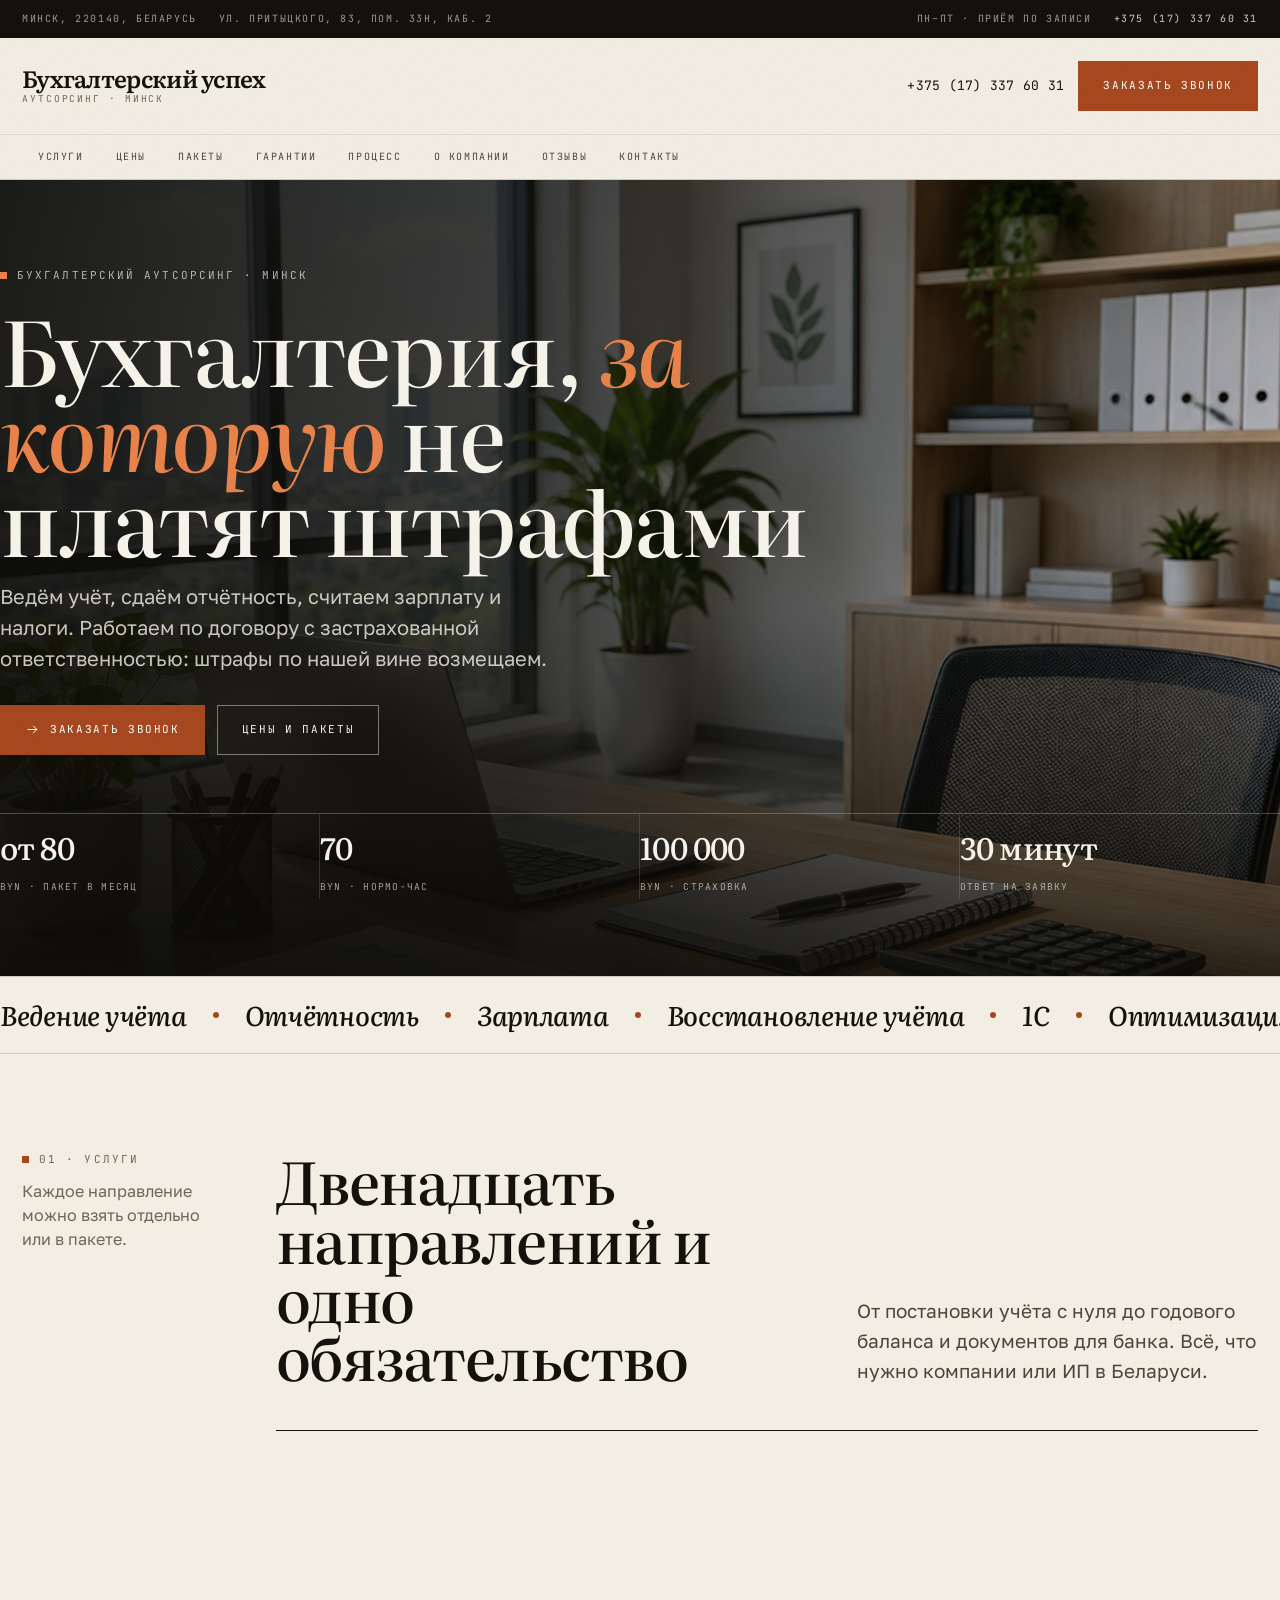
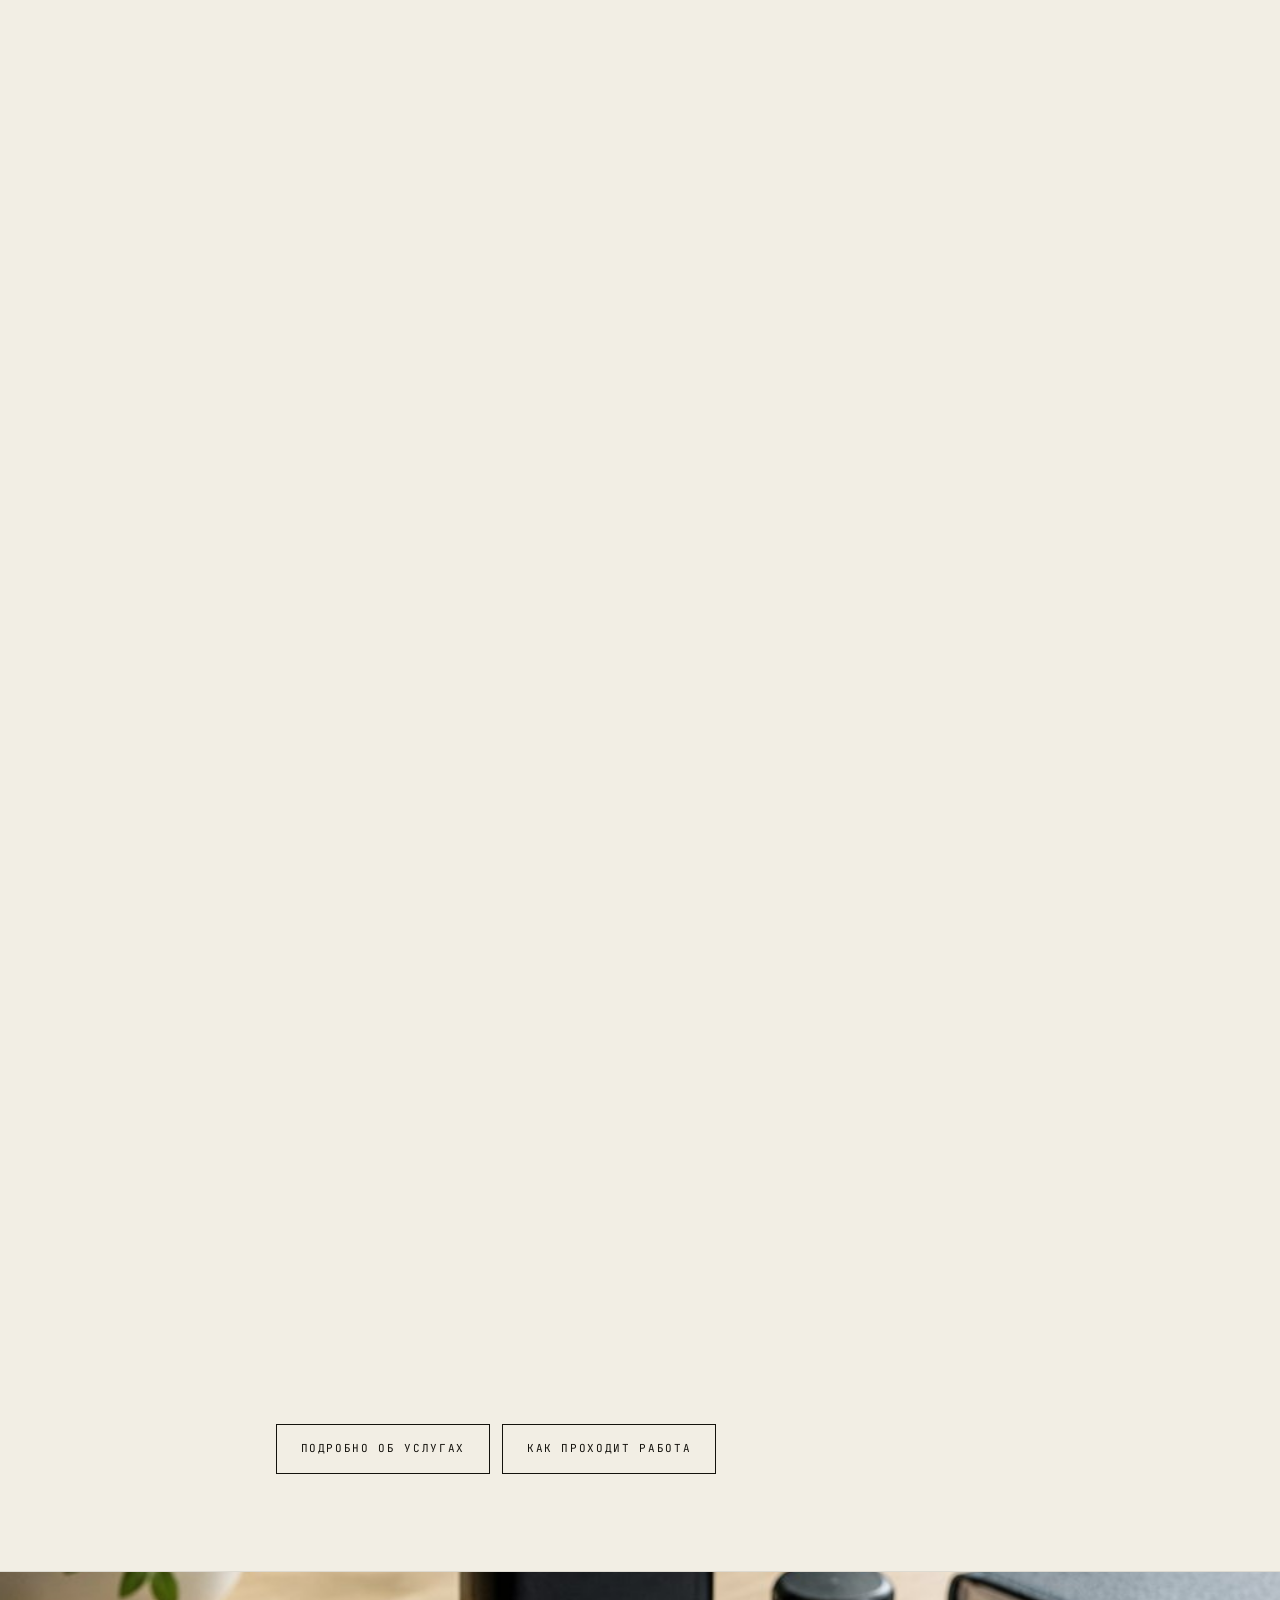
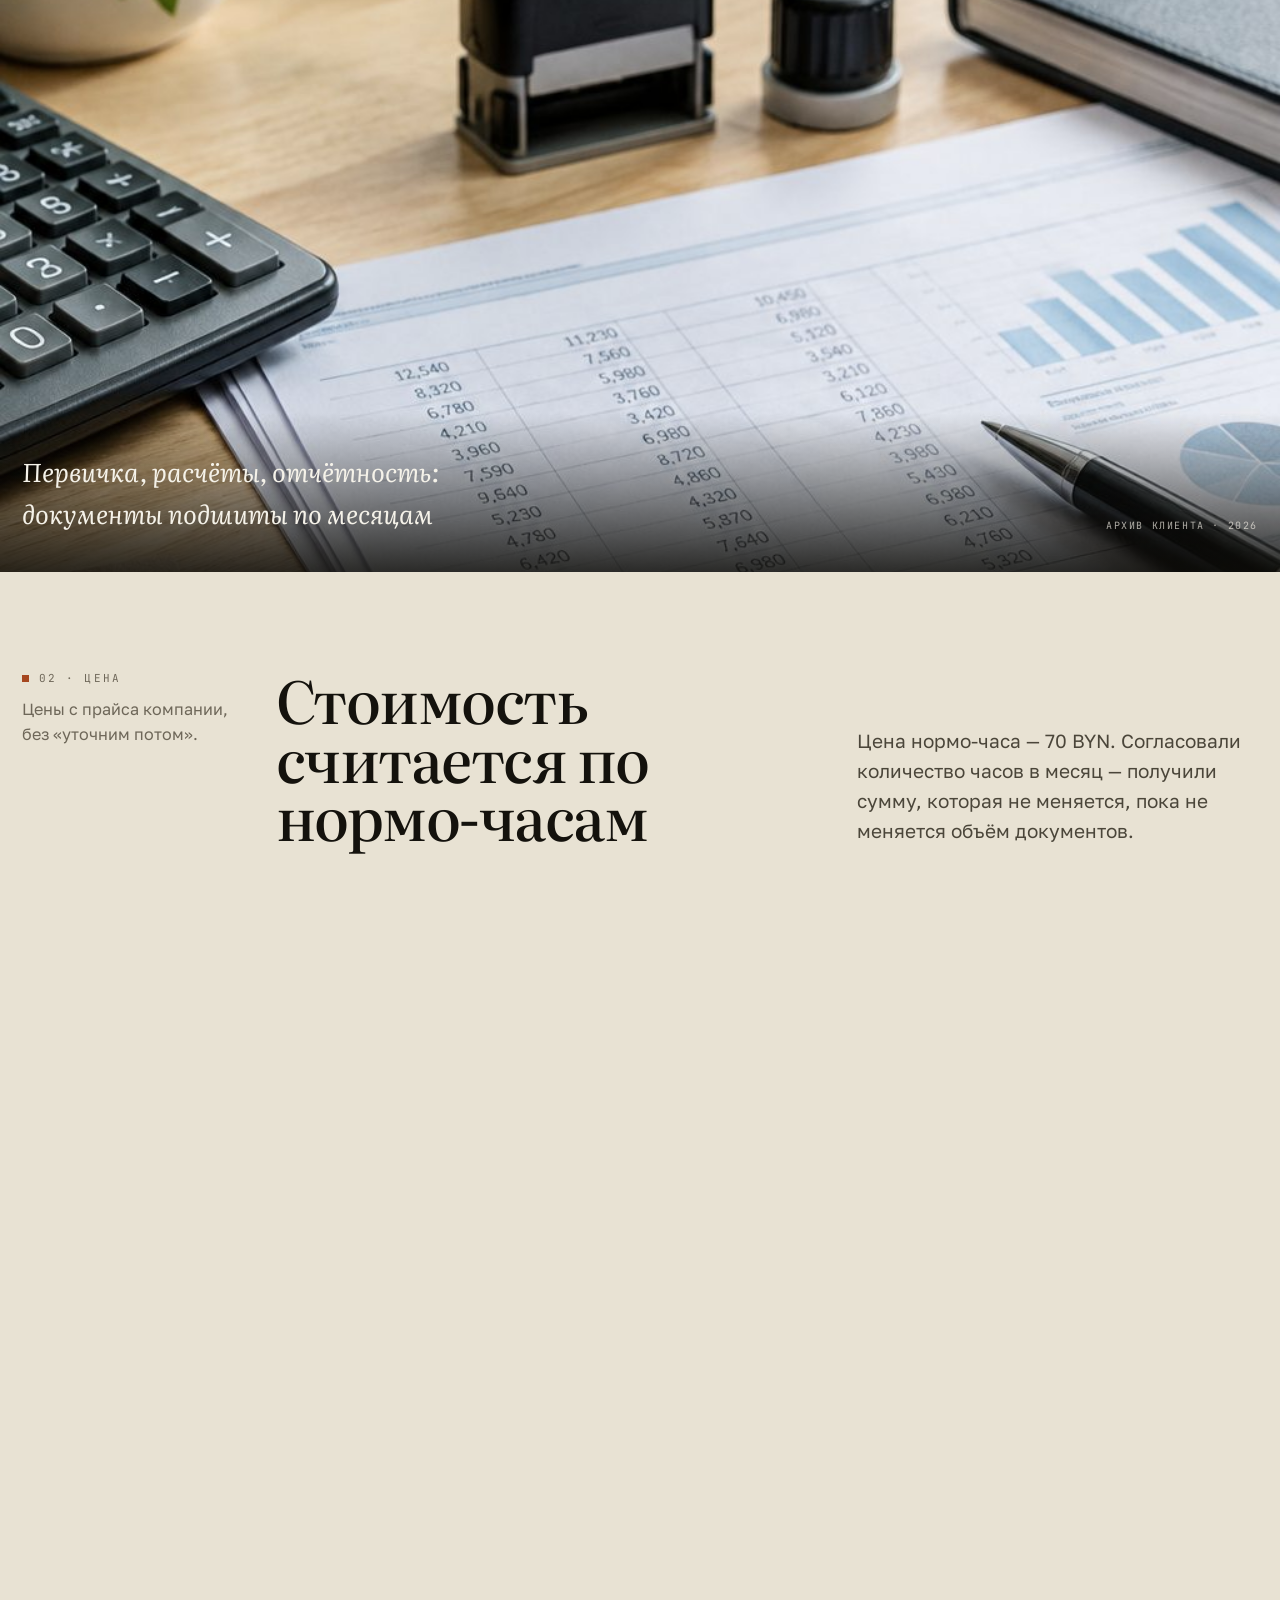
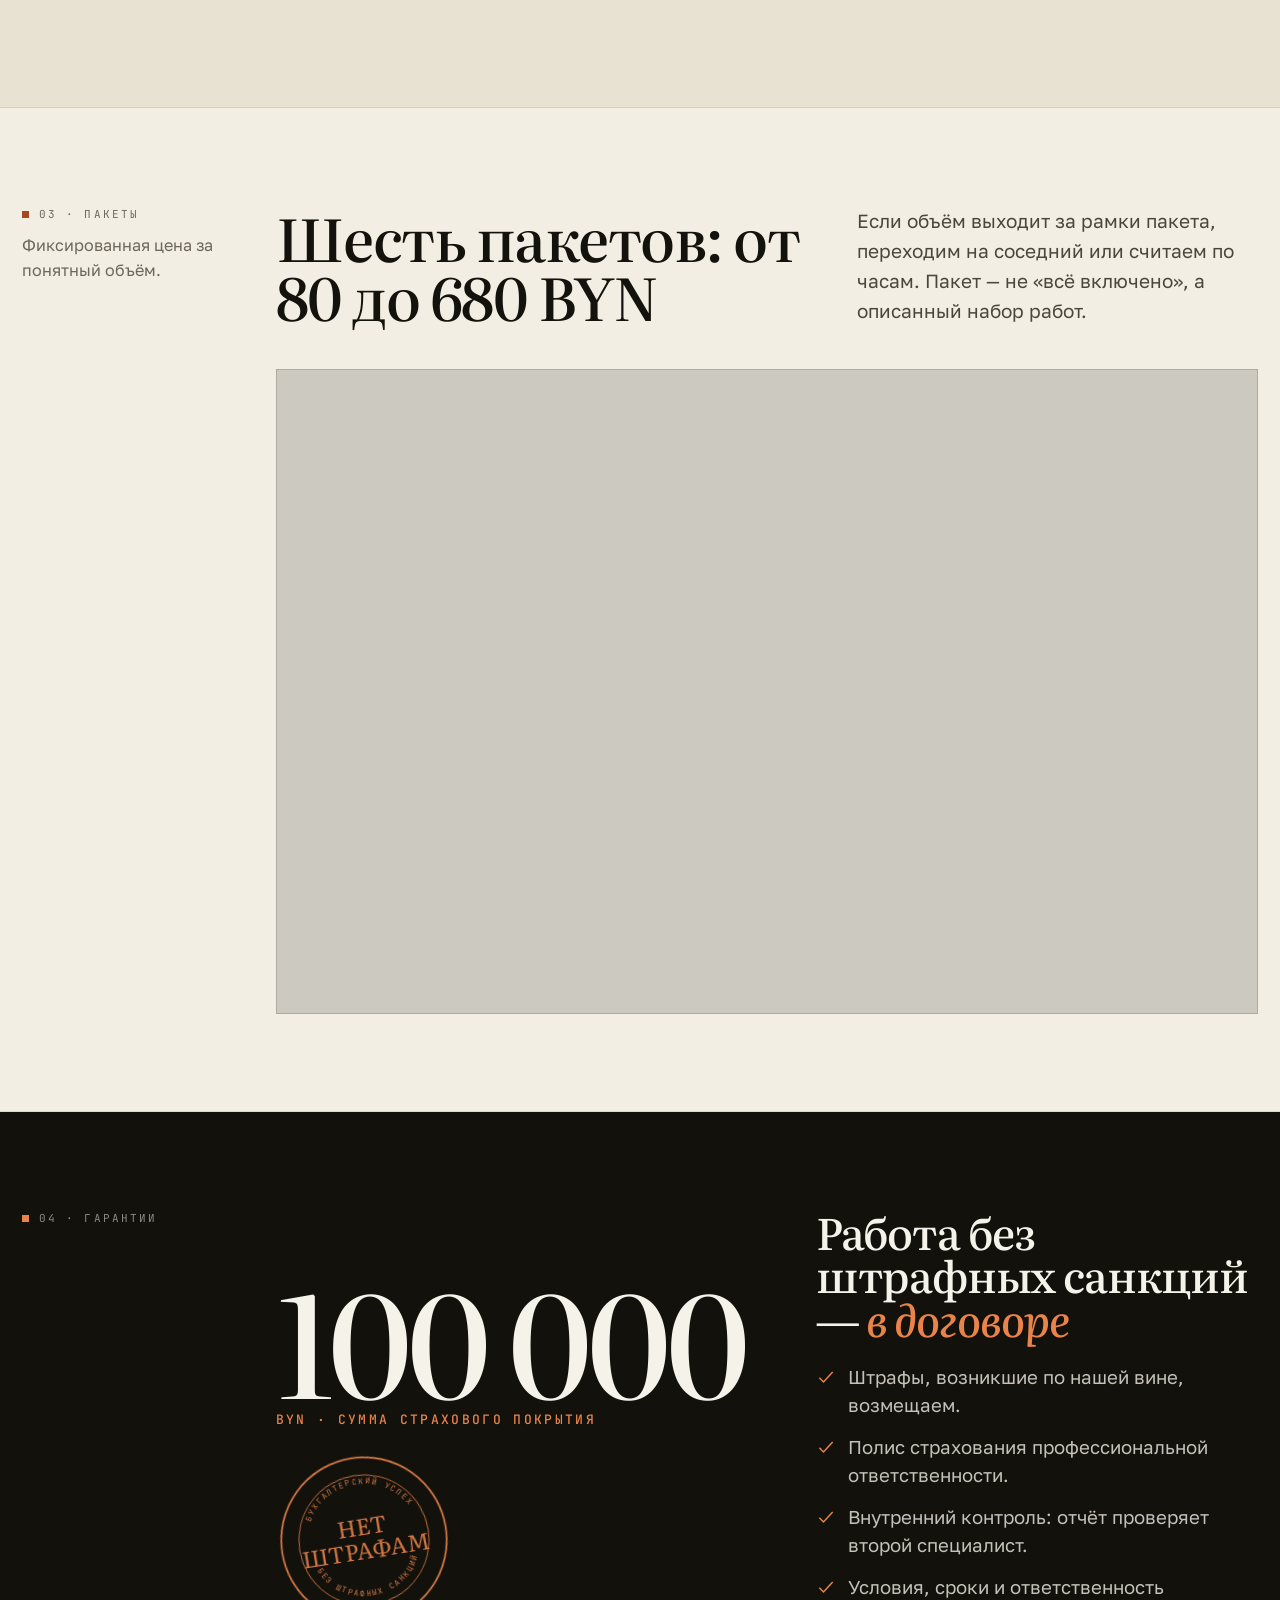
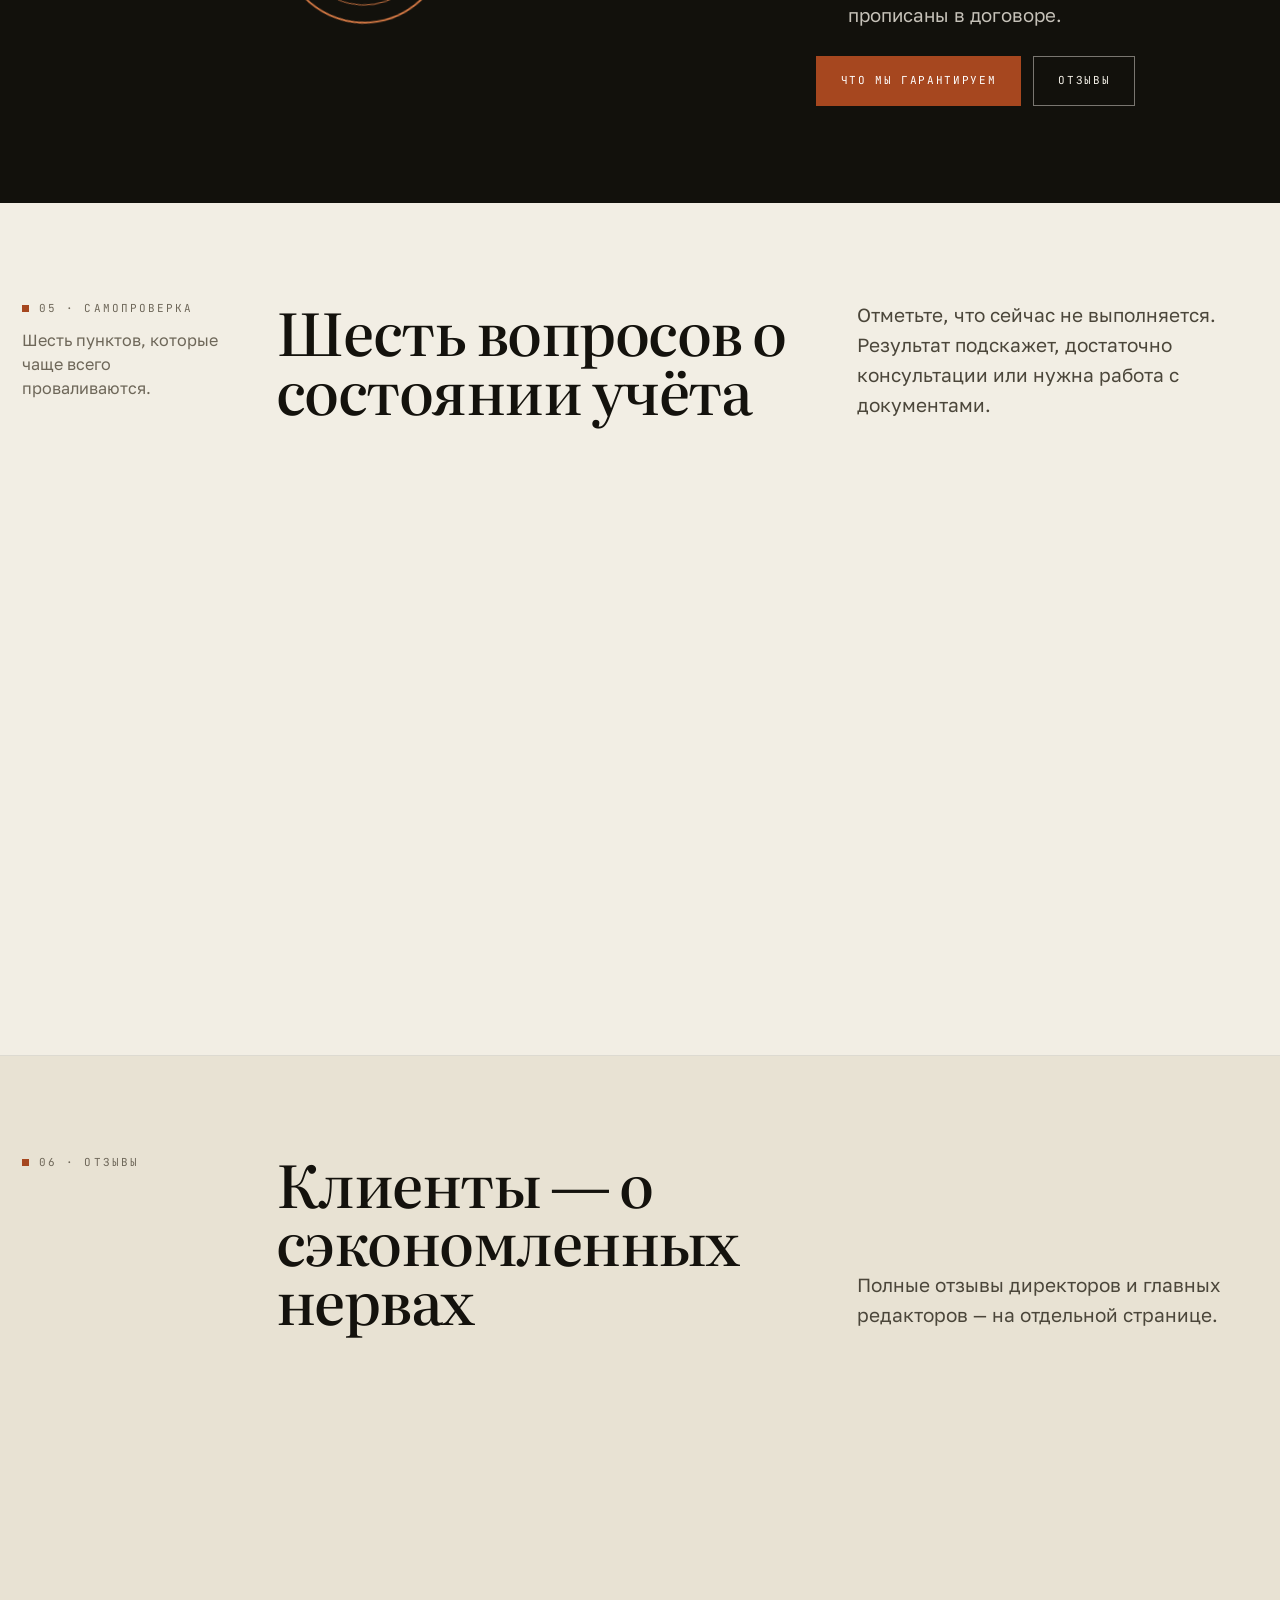
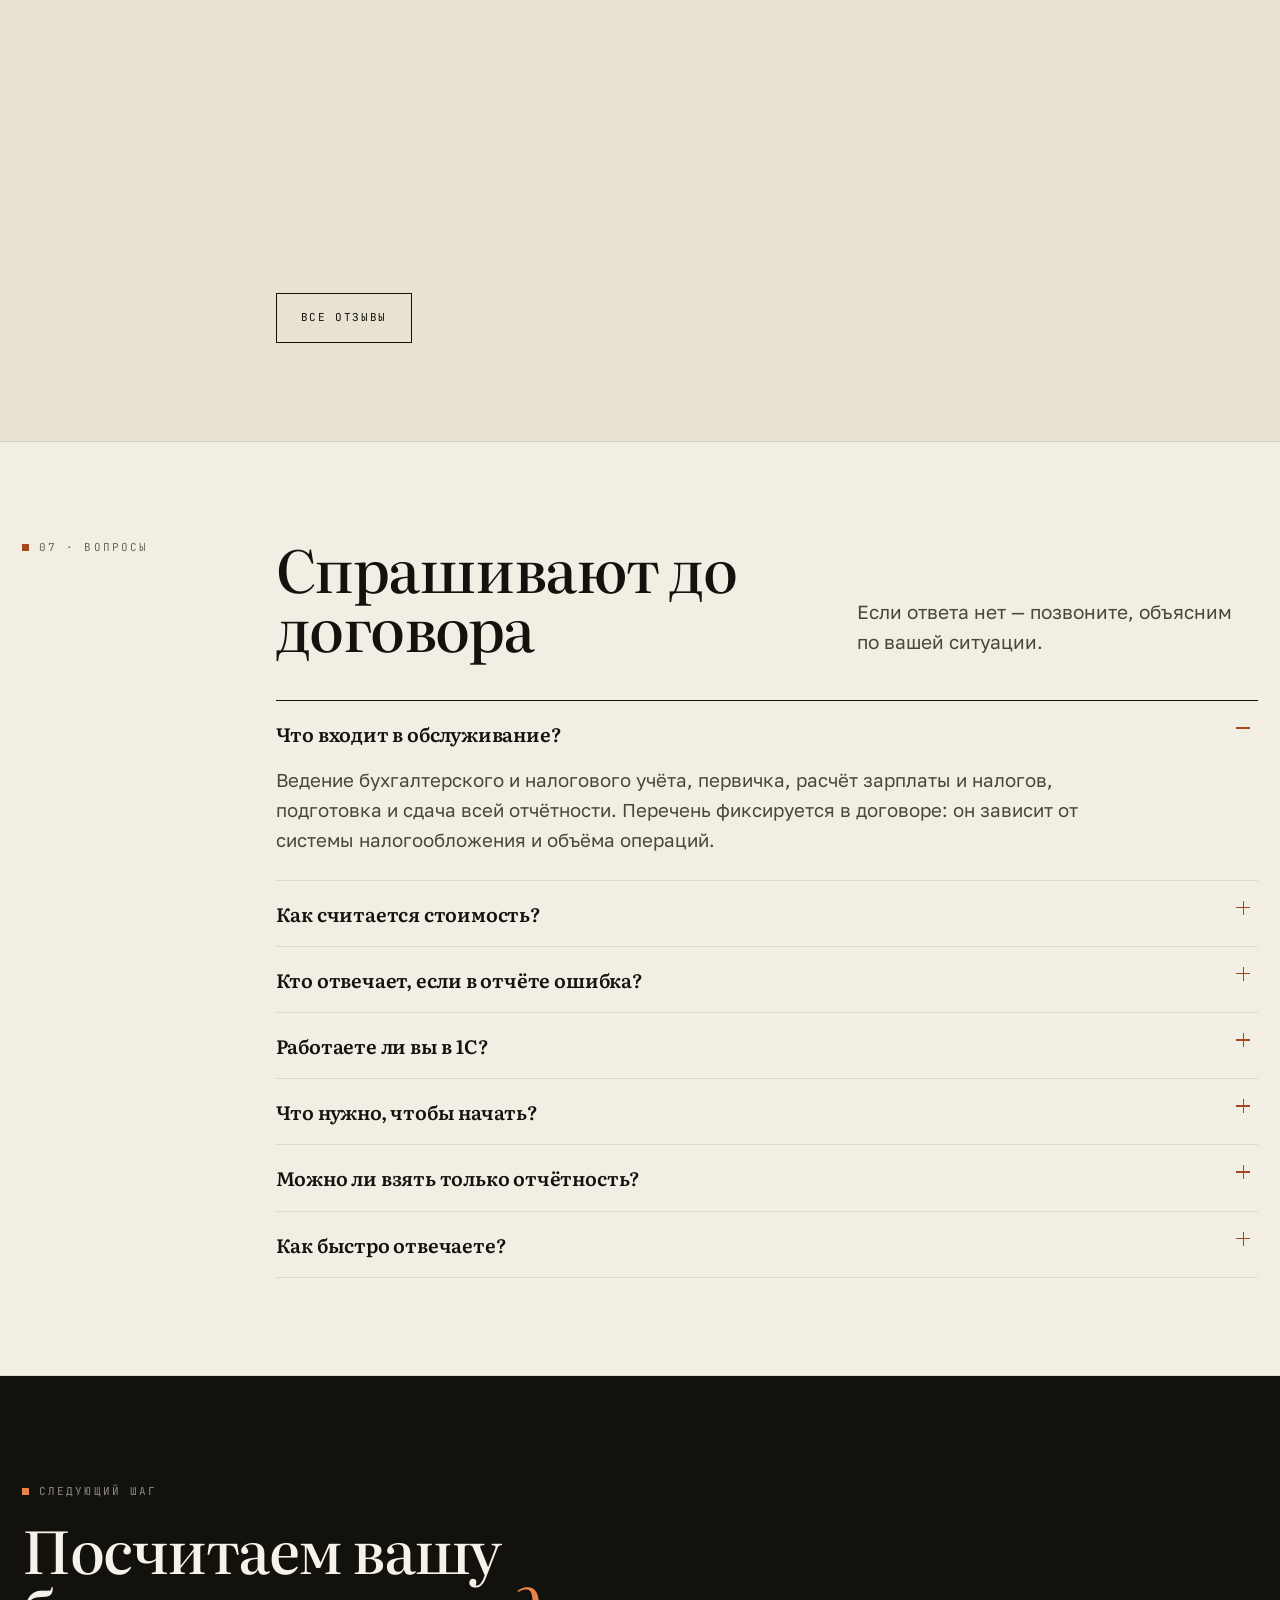
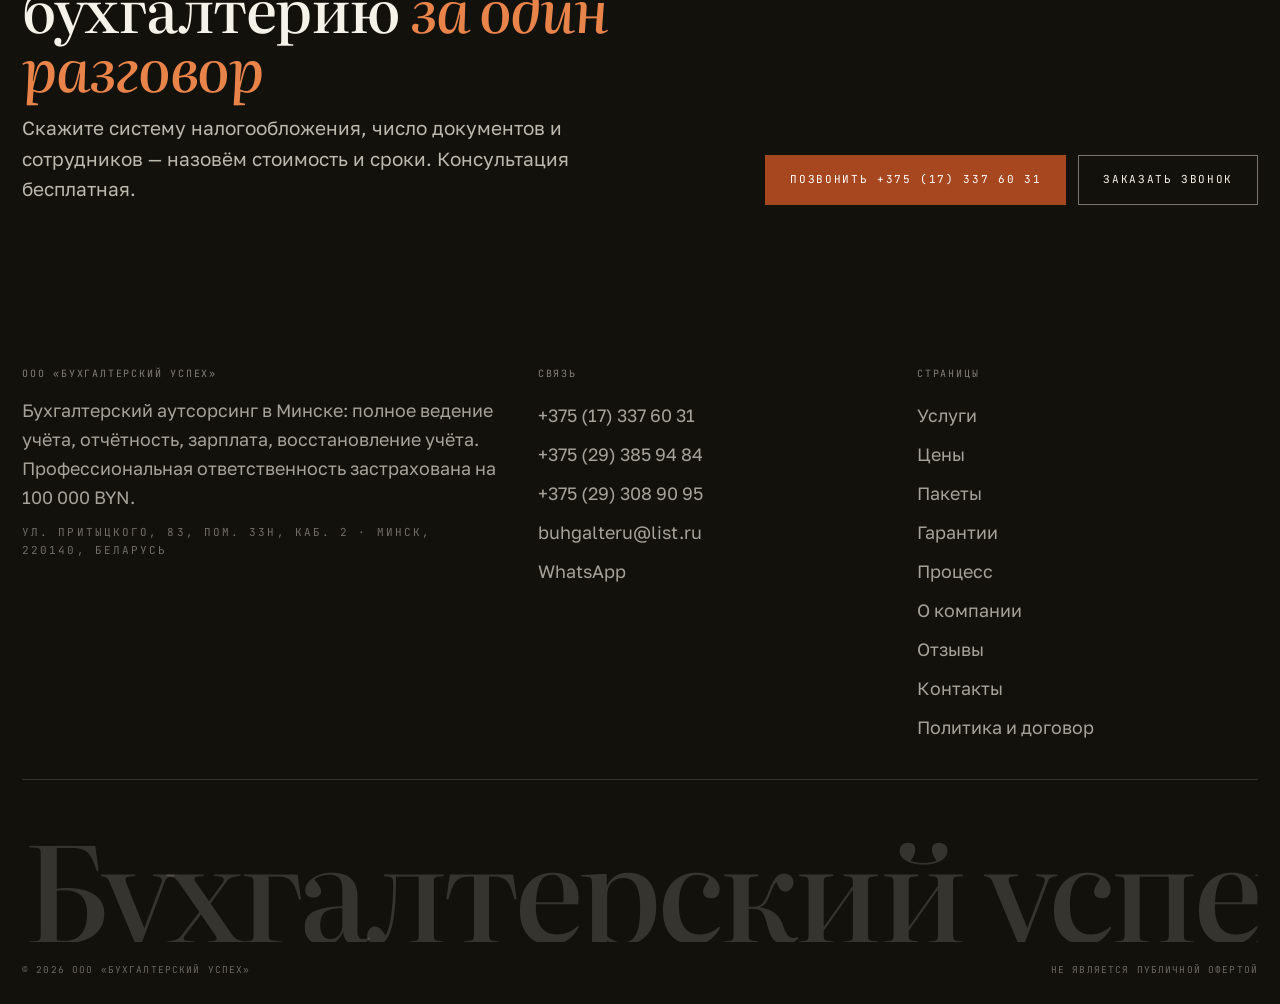
==== commit 43cb1f59: "Визуальный редизайн: арт-дирекция «Документ» — антиква Literata, печатная краска, редакционные разво" ====
--- a/index.html
+++ b/index.html
@@ -1,241 +1,340 @@
-<!doctype html><html lang="ru"><head>
+<!doctype html><html lang="ru" class="js"><head>
 <meta charset="utf-8"><meta name="viewport" content="width=device-width,initial-scale=1">
 <title>Бухгалтерские услуги в Минске — ООО «Бухгалтерский успех»</title><meta name="description" content="Бухгалтерский аутсорсинг в Минске: ведение учёта от 80 BYN в месяц, отчётность, зарплата, восстановление учёта, консультации. Страхование ответственности 100 000 BYN. ул. Притыцкого, 83.">
 <meta property="og:title" content="Бухгалтерские услуги в Минске — ООО «Бухгалтерский успех»"><meta property="og:description" content="Бухгалтерский аутсорсинг в Минске: ведение учёта от 80 BYN в месяц, отчётность, зарплата, восстановление учёта, консультации. Страхование ответственности 100 000 BYN. ул. Притыцкого, 83.">
 <meta property="og:type" content="website"><meta property="og:locale" content="ru_BY">
 <link rel="icon" href="assets/img/favicon.svg" type="image/svg+xml">
 <link rel="preconnect" href="https://fonts.googleapis.com"><link rel="preconnect" href="https://fonts.gstatic.com" crossorigin>
-<link href="https://fonts.googleapis.com/css2?family=Manrope:wght@600;800&family=Golos+Text:wght@400;500;600&family=IBM+Plex+Mono:wght@400;500&display=swap" rel="stylesheet">
+<link href="https://fonts.googleapis.com/css2?family=Literata:ital,opsz,wght@0,7..72,400;0,7..72,500;0,7..72,600;1,7..72,400;1,7..72,500&family=Golos+Text:wght@400;500;600&family=JetBrains+Mono:wght@400;500&display=swap" rel="stylesheet">
 <style>
-:root{--paper:#FBFAF7;--paper2:#F3F1EA;--ink:#101113;--ink2:#4C4F55;--ink3:#83878E;
---line:rgba(16,17,19,.16);--line2:rgba(16,17,19,.09);--deep:#0F1A15;--green:#0C5B3C;--green2:#0A4A31;
---f-d:'Manrope',system-ui,sans-serif;--f-t:'Golos Text',system-ui,sans-serif;--f-m:'IBM Plex Mono',monospace}
+:root{
+--paper:#F2EEE4;--paper2:#E8E2D3;--ink:#14120D;--ink2:#4B463A;--muted:#6E6759;
+--line:rgba(20,18,13,.17);--line2:rgba(20,18,13,.09);
+--deep:#12110C;--accent:#A6471F;--accent2:#E8834A;
+--f-d:'Literata',Georgia,serif;--f-t:'Golos Text',system-ui,sans-serif;--f-m:'JetBrains Mono',monospace}
 *{box-sizing:border-box}
-html{-webkit-text-size-adjust:100%;font-size:19px}
-body{margin:0;background:var(--paper);color:var(--ink);font-family:var(--f-t);font-size:19px;line-height:1.58;
+html{-webkit-text-size-adjust:100%;font-size:19px;overflow-x:clip}
+html.js .rv{opacity:0;transform:translateY(20px)}
+body{margin:0;background:var(--paper);color:var(--ink);font-family:var(--f-t);font-size:19px;line-height:1.62;
 -webkit-font-smoothing:antialiased;overflow-x:hidden}
 body.is-locked{overflow:hidden}
 img{max-width:100%;display:block}
 a{color:inherit;text-decoration:none}
-h1,h2,h3{font-family:var(--f-d);font-weight:800;letter-spacing:-.025em;line-height:1.02;margin:0;text-transform:uppercase;overflow-wrap:break-word;hyphens:auto}
-.grid>*,.head>*,.frame>*,.cta>*{min-width:0}
-p{margin:0 0 1em}
-.wrap{width:min(1260px,100% - 40px);margin-inline:auto}
-.mono{font-family:var(--f-m);font-size:.68rem;letter-spacing:.16em;text-transform:uppercase;color:var(--ink3)}
-.top{position:sticky;top:0;z-index:60;background:rgba(251,250,247,.97);backdrop-filter:blur(10px);border-bottom:1px solid var(--line)}
-.top__row{display:flex;align-items:center;gap:12px;min-height:74px;min-width:0}
-.brand{display:flex;flex-direction:column;gap:3px;min-width:0;overflow:hidden;white-space:nowrap}
-.brand b{font-family:var(--f-d);font-weight:800;font-size:1.02rem;letter-spacing:-.02em;text-transform:uppercase}
-.brand span{font-family:var(--f-m);font-size:.6rem;letter-spacing:.14em;text-transform:uppercase;color:var(--ink3)}
-.top__sp{flex:1;min-width:8px}
-@media (max-width:700px){.brand span{display:none}}
-.telbox{display:flex;flex-direction:column;gap:1px;text-align:right}
-.telbox a{font-family:var(--f-m);font-size:.82rem;font-weight:500}
-.telbox a:hover{color:var(--green)}
-.btn{display:inline-flex;align-items:center;justify-content:center;gap:.5rem;min-height:52px;padding:0 26px;
-background:var(--green);color:#fff;font-family:var(--f-d);font-weight:800;font-size:.88rem;letter-spacing:.01em;
-text-transform:uppercase;border:1px solid var(--green);transition:background .18s,color .18s}
-.btn:hover{background:var(--green2)}
-.btn--dark{background:var(--ink);border-color:var(--ink)}
+p{margin:0}
+.wrap{width:min(1340px,100% - 44px);margin-inline:auto}
+.mono,.kick{font-family:var(--f-m);font-size:11px;letter-spacing:.19em;text-transform:uppercase;color:var(--muted)}
+.kick{display:inline-flex;align-items:center;gap:10px}
+.kick::before{content:"";width:7px;height:7px;background:var(--accent);flex:none}
+h1,h2,h3{font-family:var(--f-d);font-weight:500;margin:0;letter-spacing:-.025em;line-height:1.02;overflow-wrap:break-word}
+h1{font-size:clamp(2.6rem,7vw,6.4rem);line-height:.95}
+h2{font-size:clamp(2rem,4.6vw,3.9rem);line-height:1.0}
+h3{font-size:clamp(1.12rem,1.7vw,1.45rem);line-height:1.22;font-weight:600}
+em{font-style:italic;color:var(--accent)}
+.topbar{background:var(--deep);color:rgba(242,238,228,.62);font-family:var(--f-m);font-size:10px;letter-spacing:.16em;text-transform:uppercase}
+.topbar__in{display:flex;align-items:center;gap:22px;min-height:38px;min-width:0}
+.topbar a{color:rgba(242,238,228,.86)}
+.topbar a:hover{color:#fff}
+.topbar__sp{flex:1}
+@media (max-width:900px){.topbar{display:none}}
+.hdr{position:sticky;top:0;z-index:60;background:var(--paper);border-bottom:1px solid var(--line)}
+.hdr__in{display:flex;align-items:center;gap:16px;min-height:96px;min-width:0}
+.logo{display:flex;flex-direction:column;gap:2px;min-width:0;flex:0 1 auto;overflow:hidden}
+.logo b{font-family:var(--f-d);font-weight:600;font-size:1.24rem;line-height:1;letter-spacing:-.03em;white-space:nowrap}
+.logo span{font-family:var(--f-m);font-size:9.5px;letter-spacing:.2em;text-transform:uppercase;color:var(--muted);white-space:nowrap}
+.hdr__sp{flex:1;min-width:6px}
+.hdr__act{display:flex;align-items:center;gap:14px;flex:none}
+.hdr__tel{font-family:var(--f-m);font-size:13px;letter-spacing:.02em;white-space:nowrap}
+.hdr__tel:hover{color:var(--accent)}
+.btn{display:inline-flex;align-items:center;justify-content:center;gap:10px;min-height:50px;padding:0 24px;
+background:var(--ink);color:#F5F2E9;font-family:var(--f-m);font-size:11px;letter-spacing:.15em;text-transform:uppercase;
+border:1px solid var(--ink);transition:background .22s,color .22s,border-color .22s;cursor:pointer}
+.btn:hover{background:var(--accent);border-color:var(--accent);color:#fff}
+.btn--acc{background:var(--accent);border-color:var(--accent);color:#fff}
+.btn--acc:hover{background:var(--ink);border-color:var(--ink)}
 .btn--line{background:transparent;color:var(--ink);border-color:var(--ink)}
-.btn--line:hover{background:var(--ink);color:#fff}
+.btn--line:hover{background:var(--ink);color:#F5F2E9}
+.btn svg{width:15px;height:15px;stroke:currentColor;fill:none;stroke-width:1.6;flex:none}
 .burger{display:none;flex-direction:column;justify-content:center;gap:5px;width:46px;height:46px;border:1px solid var(--line);
-background:transparent;padding:0 12px;cursor:pointer;flex:none;margin-left:auto}
-.burger span{display:block;height:2px;background:var(--ink)}
-@media (max-width:1099px){.telbox{display:none}.burger{display:flex}.top .btn{display:none}}
-.navbar{border-top:1px solid var(--line2)}
-.navbar__in{display:flex;align-items:center;gap:0;overflow-x:auto;scrollbar-width:none;-ms-overflow-style:none}
-.navbar__in::-webkit-scrollbar{display:none;height:0}
-.navbar a{flex:none;font-family:var(--f-m);font-size:.7rem;letter-spacing:.12em;text-transform:uppercase;
-padding:15px 14px;white-space:nowrap;border-bottom:2px solid transparent;color:var(--ink2)}
-.navbar a:hover{color:var(--ink);border-color:var(--green)}
-.navbar a[aria-current="page"]{color:var(--green);border-color:var(--green)}
-.hero{position:relative;min-height:clamp(560px,78vh,820px);display:flex;align-items:flex-end;overflow:hidden;background:var(--deep);color:#fff}
+background:transparent;padding:0 12px;cursor:pointer;flex:none}
+.burger span{display:block;height:1.5px;background:var(--ink)}
+@media (max-width:1180px){.hdr__tel{display:none}.hdr__act .btn{display:none}.burger{display:flex}}
+@media (max-width:560px){.logo b{font-size:.95rem;white-space:normal;line-height:1.12}.logo span{display:none}
+.hdr__in{min-height:78px;gap:10px}.ribbon i{font-size:1.05rem}}
+.strip{border-top:1px solid var(--line2);overflow:hidden}
+.strip__in{display:flex;align-items:stretch;overflow-x:auto;scrollbar-width:none;min-width:0}
+.strip__in::-webkit-scrollbar{display:none;height:0}
+.strip a{flex:none;font-family:var(--f-m);font-size:10px;letter-spacing:.16em;text-transform:uppercase;color:var(--ink2);
+padding:14px 16px;white-space:nowrap;position:relative}
+.strip a::after{content:"";position:absolute;left:16px;right:16px;bottom:9px;height:1px;background:var(--accent);transform:scaleX(0);transform-origin:left;transition:transform .3s}
+.strip a:hover{color:var(--ink)}
+.strip a:hover::after,.strip a[aria-current]::after{transform:scaleX(1)}
+.strip a[aria-current]{color:var(--accent)}
+.hero{position:relative;min-height:clamp(620px,88vh,900px);display:flex;align-items:flex-end;overflow:hidden;background:var(--deep);color:#F5F2E9}
 .hero__bg{position:absolute;inset:0}
-.hero__bg img{width:100%;height:100%;object-fit:cover}
-.hero::after{content:"";position:absolute;inset:0;background:linear-gradient(97deg,rgba(10,16,13,.93) 0%,rgba(10,16,13,.72) 48%,rgba(10,16,13,.14) 100%),linear-gradient(0deg,rgba(10,16,13,.7),rgba(10,16,13,0) 42%)}
-.hero__in{position:relative;z-index:2;width:100%;padding-block:clamp(30px,5vw,64px)}
-.hero h1{font-size:clamp(2.35rem,6vw,5.2rem);max-width:16ch}
-.hero h1 i{font-style:normal;color:#8FD5AE}
-.hero p{color:rgba(255,255,255,.86);max-width:46ch;margin-top:18px;font-size:1.02rem}
-.hero__cta{display:flex;flex-wrap:wrap;gap:12px;margin-top:26px}
-.hero .btn--line{color:#fff;border-color:rgba(255,255,255,.5)}
-.hero .btn--line:hover{background:#fff;color:var(--ink)}
-.hero__facts{display:flex;flex-wrap:wrap;gap:10px 28px;margin-top:30px;padding-top:20px;border-top:1px solid rgba(255,255,255,.24)}
-.hero__facts div{font-family:var(--f-m);font-size:.68rem;letter-spacing:.1em;text-transform:uppercase;color:rgba(255,255,255,.78)}
-.hero__facts b{display:block;font-family:var(--f-d);font-size:1.5rem;letter-spacing:-.02em;color:#fff;margin-bottom:2px}
-.fbar{display:none;position:fixed;left:0;right:0;bottom:0;z-index:70;gap:4px;padding:7px 8px;
-background:rgba(15,26,21,.97);backdrop-filter:blur(10px)}
-.fbar a{flex:1;display:flex;align-items:center;justify-content:center;gap:6px;padding:11px 4px;color:#fff;
-font-family:var(--f-m);font-size:.62rem;letter-spacing:.06em;text-transform:uppercase;border:1px solid rgba(255,255,255,.16)}
-.fbar a:first-child{background:var(--green);border-color:var(--green)}
-.fbar svg{width:15px;height:15px;stroke:currentColor;fill:none;stroke-width:1.8}
-@media (max-width:1099px){.fbar{display:flex}body{padding-bottom:60px}}
+.hero__bg img{width:100%;height:100%;object-fit:cover;filter:saturate(.9) contrast(1.02)}
+.hero::after{content:"";position:absolute;inset:0;background:
+linear-gradient(94deg,rgba(12,11,7,.93) 0%,rgba(12,11,7,.78) 42%,rgba(12,11,7,.12) 100%),
+linear-gradient(0deg,rgba(12,11,7,.82),rgba(12,11,7,0) 46%)}
+.hero__in{position:relative;z-index:2;width:100%;padding-block:clamp(40px,6vw,80px)}
+.hero .kick{color:rgba(242,238,228,.72)}
+.hero .kick::before{background:var(--accent2)}
+.hero h1{max-width:15ch;margin-top:18px;color:#F7F4EC}
+.hero h1 em{color:var(--accent2)}
+.hero__lead{margin-top:20px;max-width:47ch;color:rgba(242,238,228,.82);font-size:1.06rem;line-height:1.55}
+.hero__cta{display:flex;flex-wrap:wrap;gap:12px;margin-top:30px}
+.hero .btn{background:var(--accent);border-color:var(--accent);color:#fff}
+.hero .btn:hover{background:#F5F2E9;border-color:#F5F2E9;color:var(--ink)}
+.hero .btn--line{background:transparent;border-color:rgba(245,242,233,.45);color:#F5F2E9}
+.hero .btn--line:hover{background:#F5F2E9;color:var(--ink);border-color:#F5F2E9}
+.hero__figs{display:grid;grid-template-columns:repeat(4,minmax(0,1fr));gap:0;margin-top:clamp(34px,5vw,58px);
+border-top:1px solid rgba(245,242,233,.26)}
+.hero__figs div{padding:18px 18px 0 0;border-right:1px solid rgba(245,242,233,.14);min-width:0}
+.hero__figs div:last-child{border-right:0}
+.hero__figs b{display:block;font-family:var(--f-d);font-weight:500;font-size:clamp(1.35rem,2.4vw,2.1rem);
+letter-spacing:-.02em;line-height:1;color:#F7F4EC;margin-bottom:6px}
+.hero__figs span{font-family:var(--f-m);font-size:9.5px;letter-spacing:.13em;text-transform:uppercase;color:rgba(242,238,228,.66)}
+@media (max-width:820px){.hero__figs{grid-template-columns:repeat(2,minmax(0,1fr))}
+.hero__figs div{padding:14px 12px 12px 0}.hero__figs div:nth-child(2n){border-right:0}
+.hero__figs div:nth-child(n+3){border-top:1px solid rgba(245,242,233,.14)}}
+.fbar{display:none;position:fixed;left:0;right:0;bottom:0;z-index:70;gap:3px;padding:6px 7px;
+background:rgba(18,17,12,.97);backdrop-filter:blur(10px)}
+.fbar a{flex:1;display:flex;align-items:center;justify-content:center;gap:6px;padding:11px 3px;color:#F5F2E9;
+font-family:var(--f-m);font-size:9.5px;letter-spacing:.08em;text-transform:uppercase;border:1px solid rgba(245,242,233,.18)}
+.fbar a:first-child{background:var(--accent);border-color:var(--accent)}
+.fbar svg{width:14px;height:14px;stroke:currentColor;fill:none;stroke-width:1.7}
+@media (max-width:1180px){.fbar{display:flex}body{padding-bottom:58px}}
 </style>
-<link rel="stylesheet" href="assets/css/site.v1.css">
+<link rel="stylesheet" href="assets/css/site.v2.css">
 </head><body>
-<header class="top">
-  <div class="wrap top__row">
-    <a class="brand" href="index.html"><b>Бухгалтерский успех</b><span>бухгалтерские услуги · Минск</span></a>
-    <span class="top__sp"></span>
-    <div class="telbox"><a href="tel:+375173376031">+375 (17) 337 60 31</a><a href="tel:+375293859484">+375 (29) 385 94 84</a></div>
-    <a class="btn btn--dark" href="kontakty.html#zayavka">Заказать звонок</a>
-    <button class="burger" id="burger" aria-label="Меню" aria-expanded="false" aria-controls="drawer"><span></span><span></span><span></span></button>
-  </div>
-  <nav class="navbar" aria-label="Страницы сайта"><div class="wrap navbar__in"><a href="uslugi.html">Услуги</a><a href="ceny.html">Цены</a><a href="tarify.html">Пакеты</a><a href="garantii.html">Гарантии</a><a href="kak-rabotaem.html">Как работаем</a><a href="o-kompanii.html">О компании</a><a href="otzyvy.html">Отзывы</a><a href="kontakty.html">Контакты</a></div></nav>
+<div class="topbar"><div class="wrap topbar__in">
+  <span>Минск, 220140, Беларусь</span><span>ул. Притыцкого, 83, пом. 33н, каб. 2</span><span class="topbar__sp"></span>
+  <span>Пн–Пт · приём по записи</span><a href="tel:+375173376031">+375 (17) 337 60 31</a>
+</div></div>
+<header class="hdr">
+  <div class="wrap hdr__in">
+    <a class="logo" href="index.html"><b>Бухгалтерский успех</b><span>аутсорсинг · Минск</span></a>
+    <span class="hdr__sp"></span>
+    <div class="hdr__act">
+      <a class="hdr__tel" href="tel:+375173376031">+375 (17) 337 60 31</a>
+      <a class="btn btn--acc" href="kontakty.html#zayavka">Заказать звонок</a>
+      <button class="burger" id="burger" aria-label="Меню" aria-expanded="false" aria-controls="drawer"><span></span><span></span><span></span></button>
+    </div>
+  </div>
+  <nav class="strip" aria-label="Страницы сайта"><div class="wrap strip__in"><a href="uslugi.html">Услуги</a><a href="ceny.html">Цены</a><a href="tarify.html">Пакеты</a><a href="garantii.html">Гарантии</a><a href="kak-rabotaem.html">Процесс</a><a href="o-kompanii.html">О компании</a><a href="otzyvy.html">Отзывы</a><a href="kontakty.html">Контакты</a></div></nav>
 </header>
 <main>
 <section class="hero">
   <div class="hero__bg"><img src="assets/img/hero.jpg" alt="Офис бухгалтерской компании в Минске"></div>
-  <div class="hero__in"><div class="wrap">
-    <h1>Бухгалтерия, <i>за которую</i> не платят штрафами</h1>
-    <p>Ведём учёт, сдаём отчётность, считаем зарплату и налоги. Работаем по договору с застрахованной ответственностью — штрафы по нашей вине возмещаем.</p>
+  <div class="hero__in wrap">
+    <span class="kick">бухгалтерский аутсорсинг · Минск</span>
+    <h1>Бухгалтерия, <em>за которую</em> не платят штрафами</h1>
+    <p class="hero__lead">Ведём учёт, сдаём отчётность, считаем зарплату и налоги. Работаем по договору с застрахованной ответственностью: штрафы по нашей вине возмещаем.</p>
     <div class="hero__cta">
-      <a class="btn" href="kontakty.html#zayavka">Заказать звонок</a>
+      <a class="btn" href="kontakty.html#zayavka"><svg viewBox="0 0 24 24" aria-hidden="true"><path d="M4 12h15M13 6l6 6-6 6"/></svg>Заказать звонок</a>
       <a class="btn btn--line" href="ceny.html">Цены и пакеты</a>
     </div>
-
-<div class="hero__facts">
-  <div><b>от 80 BYN</b>пакет услуг в месяц</div>
-  <div><b>70 BYN</b>стоимость нормо-часа</div>
-  <div><b>100 000 BYN</b>страховка ответственности</div>
-  <div><b>30 минут</b>ответ на заявку</div>
-</div>
+    <div class="hero__figs">
+      <div><b>от 80</b><span>BYN · пакет в месяц</span></div>
+      <div><b>70</b><span>BYN · нормо-час</span></div>
+      <div><b>100 000</b><span>BYN · страховка</span></div>
+      <div><b>30 минут</b><span>ответ на заявку</span></div>
+    </div>
+  </div>
+</section>
+<div class="ribbon" aria-hidden="true"><div class="ribbon__in"><i>Ведение учёта</i><i>Отчётность</i><i>Зарплата</i><i>Восстановление учёта</i><i>1С</i><i>Оптимизация налогов</i><i>Персонифицированный учёт</i><i>Годовой баланс</i><i>Документы для банка</i><i>Консультации</i><i>Ведение учёта</i><i>Отчётность</i><i>Зарплата</i><i>Восстановление учёта</i><i>1С</i><i>Оптимизация налогов</i><i>Персонифицированный учёт</i><i>Годовой баланс</i><i>Документы для банка</i><i>Консультации</i></div></div>
+<section class="band">
+  <div class="wrap">
+    <div class="spread">
+      <div class="spread__side"><span class="kick">01 · услуги</span>
+        <p class="note">Каждое направление можно взять отдельно или в пакете.</p></div>
+      <div class="spread__main">
+        <div class="spread__head">
+          <h2>Двенадцать направлений и одно обязательство</h2>
+          <p>От постановки учёта с нуля до годового баланса и документов для банка. Всё, что нужно компании или ИП в Беларуси.</p>
+        </div>
+        <div class="slist"><div class="slist__i rv"><span class="mono">01</span><b>Восстановление учёта</b><span>Сверяем расчёты с ИМНС и фондами, поднимаем первичку за прошлые периоды, восстанавливаем регистры и сдаём пропущенное.</span><i>Если учёт запущен</i></div><div class="slist__i rv"><span class="mono">02</span><b>Постановка учёта</b><span>Строим учёт с нуля под вашу систему налогообложения: план счетов, учётная политика, документооборот, сроки сдачи.</span><i>С нуля</i></div><div class="slist__i rv"><span class="mono">03</span><b>Полное ведение учёта</b><span>Бухгалтерский и налоговый учёт, первичка, сверки с поставщиками, расчёт налогов, подготовка и сдача отчётности.</span><i>Каждый месяц</i></div><div class="slist__i rv"><span class="mono">04</span><b>Составление отчётности</b><span>Декларации в ИМНС, отчёты в статистику, Белгосстрах, ФСЗН. Проверяем контрольные соотношения до отправки.</span><i>Разово</i></div><div class="slist__i rv"><span class="mono">05</span><b>Консультирование</b><span>Разбор ситуации по телефону или в офисе: как учесть операцию, какую систему выбрать, что будет при проверке.</span><i>От 60 BYN</i></div><div class="slist__i rv"><span class="mono">06</span><b>Подготовка документов</b><span>Товарные накладные, кассовые документы, товарные отчёты, акты, счета — по вашим операциям и в срок.</span><i>Первичка</i></div><div class="slist__i rv"><span class="mono">07</span><b>Доступ к программе 1С</b><span>Работаем в вашей базе или даём доступ к своей: документы и отчёты видны в любой момент.</span><i>Прозрачность</i></div><div class="slist__i rv"><span class="mono">08</span><b>Документы для кредитов</b><span>Готовим пакет для банка: отчётность, расшифровки, справки, подтверждение оборотов.</span><i>Для банка</i></div><div class="slist__i rv"><span class="mono">09</span><b>Налоговая оптимизация</b><span>Смотрим структуру операций и подбираем законные варианты снижения нагрузки: режим, договоры, распределение расходов.</span><i>От 80 BYN</i></div><div class="slist__i rv"><span class="mono">10</span><b>Учёт оплаты труда</b><span>Расчёт зарплаты, отпускных, больничных, удержаний и взносов. Кадровые документы.</span><i>Зарплата</i></div><div class="slist__i rv"><span class="mono">11</span><b>Персонифицированный учёт</b><span>Формы ПУ-1, ПУ-2, ПУ-3, отчётность ИП за себя — с расчётом и без, в срок.</span><i>ФСЗН</i></div><div class="slist__i rv"><span class="mono">12</span><b>Годовая отчётность</b><span>Годовой баланс, отчёты о прибылях и убытках, приложения. Собираем всё до дедлайна.</span><i>350 BYN</i></div></div>
+        <div style="display:flex;flex-wrap:wrap;gap:12px;margin-top:28px">
+          <a class="btn btn--line" href="uslugi.html">Подробно об услугах</a>
+          <a class="btn btn--line" href="kak-rabotaem.html">Как проходит работа</a>
+        </div>
+      </div>
+    </div>
+  </div>
+</section>
+
+<div class="plate">
+  <img src="assets/img/docs.jpg" alt="Первичные документы, расчёты и печати на столе">
+  <div class="plate__cap"><div class="wrap">
+    <p>Первичка, расчёты, отчётность: документы подшиты по месяцам</p>
+    <span>архив клиента · 2026</span>
   </div></div>
-</section>
-
-<div class="wrap" style="padding-block:20px;border-bottom:1px solid var(--line2)">
-  <div style="display:flex;flex-wrap:wrap;gap:10px 32px;align-items:baseline">
-    <span class="mono">Бухгалтерский аутсорсинг · Минск</span>
-    <span class="mono">УСН и ОСН</span>
-    <span class="mono">ВЭД</span>
-    <span class="mono">Зарплата и кадры</span>
-    <span class="mono">1С</span>
-    <span class="mono">Восстановление учёта</span>
-  </div>
-</div>
-<section class="sec">
-  <div class="wrap">
-    <div class="head">
-      <div><span class="num">01 · Услуги</span><h2>Двенадцать направлений и одно обязательство</h2></div>
-      <p>От постановки учёта с нуля до годового баланса и документов для банка. Всё, что нужно компании или ИП в Беларуси.</p>
-    </div>
-    <div class="grid g3"><div class="cell"><span class="n">01</span><h3>Восстановление учёта</h3><p>Сверяем расчёты с ИМНС и фондами, поднимаем первичку за прошлые периоды, восстанавливаем регистры и сдаём пропущенное.</p><p style="margin-top:10px;font-size:.84rem;color:#83878E">Если учёт запущен или бухгалтер ушёл, не передав дела.</p></div><div class="cell"><span class="n">02</span><h3>Постановка учёта</h3><p>Строим учёт с нуля под вашу систему налогообложения: план счетов, учётная политика, документооборот, сроки сдачи.</p><p style="margin-top:10px;font-size:.84rem;color:#83878E">Новая компания или переход на нормальный учёт.</p></div><div class="cell"><span class="n">03</span><h3>Полное ведение учёта</h3><p>Бухгалтерский и налоговый учёт, первичка, сверки с поставщиками, расчёт налогов, подготовка и сдача отчётности.</p><p style="margin-top:10px;font-size:.84rem;color:#83878E">Внешний главный бухгалтер без найма в штат.</p></div><div class="cell"><span class="n">04</span><h3>Составление отчётности</h3><p>Декларации в ИМНС, отчёты в статистику, Белгосстрах, ФСЗН. Проверяем контрольные соотношения до отправки.</p><p style="margin-top:10px;font-size:.84rem;color:#83878E">Разовые отчёты и «нулевые» периоды.</p></div><div class="cell"><span class="n">05</span><h3>Консультирование</h3><p>Разбор ситуации по телефону или в офисе: как учесть операцию, какую систему выбрать, что будет при проверке.</p><p style="margin-top:10px;font-size:.84rem;color:#83878E">Когда решение нужно быстро и по нормам РБ.</p></div><div class="cell"><span class="n">06</span><h3>Подготовка документов</h3><p>Товарные накладные, кассовые документы, товарные отчёты, акты, счета — по вашим операциям и в срок.</p><p style="margin-top:10px;font-size:.84rem;color:#83878E">Если документы ведёт менеджер, а не бухгалтер.</p></div><div class="cell"><span class="n">07</span><h3>Доступ к программе 1С</h3><p>Работаем в вашей базе или даём доступ к своей: документы и отчёты видны в любой момент.</p><p style="margin-top:10px;font-size:.84rem;color:#83878E">Прозрачность вместо «пришлите выгрузку».</p></div><div class="cell"><span class="n">08</span><h3>Документы для кредитов</h3><p>Готовим пакет для банка: отчётность, расшифровки, справки, подтверждение оборотов.</p><p style="margin-top:10px;font-size:.84rem;color:#83878E">Кредит, лизинг, тендер, проверка контрагента.</p></div><div class="cell"><span class="n">09</span><h3>Налоговая оптимизация</h3><p>Смотрим структуру операций и подбираем законные варианты снижения нагрузки: режим, договоры, распределение расходов.</p><p style="margin-top:10px;font-size:.84rem;color:#83878E">Когда налоги растут быстрее выручки.</p></div><div class="cell"><span class="n">10</span><h3>Учёт оплаты труда</h3><p>Расчёт зарплаты, отпускных, больничных, удержаний и взносов. Кадровые документы.</p><p style="margin-top:10px;font-size:.84rem;color:#83878E">От одного сотрудника до нескольких десятков.</p></div><div class="cell"><span class="n">11</span><h3>Персонифицированный учёт</h3><p>Формы ПУ-1, ПУ-2, ПУ-3, отчётность ИП за себя — с расчётом и без, в срок.</p><p style="margin-top:10px;font-size:.84rem;color:#83878E">ФСЗН принимает только корректные формы.</p></div><div class="cell"><span class="n">12</span><h3>Годовая отчётность</h3><p>Годовой баланс, отчёты о прибылях и убытках, приложения. Собираем всё до дедлайна.</p><p style="margin-top:10px;font-size:.84rem;color:#83878E">Закрытие года без аврала в марте.</p></div></div>
-    <div style="display:flex;flex-wrap:wrap;gap:12px;margin-top:26px">
-      <a class="btn btn--line" href="uslugi.html">Все услуги подробно</a>
-      <a class="btn btn--line" href="kak-rabotaem.html">Как проходит работа</a>
-    </div>
-  </div>
-</section>
-
-<section class="sec sec--alt">
-  <div class="wrap">
-    <div class="head">
-      <div><span class="num">02 · Цена</span><h2>Стоимость по нормо-часам, без «уточним потом»</h2></div>
-      <p>Цена нормо-часа — 70 BYN. Согласовали количество часов в месяц — получили сумму, которая не меняется, пока не меняется объём документов.</p>
-    </div>
-
-<div class="formula">
-  <b>N</b><span>нормо-часов<small>в месяц</small></span>
-  <b>×</b><span>70 BYN<small>стоимость часа</small></span>
-  <b>=</b><span>сумма<small>в договоре</small></span>
-</div>
-    <div style="margin-top:26px"><div class="slider" id="calc">
-  <div class="slider__top">
-    <div><span class="mono">Нормо-часов в месяц</span><div class="slider__val"><span id="calc-hours">4</span><small>ч</small></div></div>
-    <div><span class="mono">Стоимость в месяц</span><div class="slider__val"><span id="calc-sum">280</span><small>BYN</small></div></div>
+</div>
+
+<section class="band band--alt">
+  <div class="wrap">
+    <div class="spread">
+      <div class="spread__side"><span class="kick">02 · цена</span>
+        <p class="note">Цены с прайса компании, без «уточним потом».</p></div>
+      <div class="spread__main">
+        <div class="spread__head">
+          <h2>Стоимость считается по нормо-часам</h2>
+          <p>Цена нормо-часа — 70 BYN. Согласовали количество часов в месяц — получили сумму, которая не меняется, пока не меняется объём документов.</p>
+        </div>
+        
+<div class="formula rv">
+  <div><b>N</b><span>нормо-часов в месяц</span></div>
+  <i>×</i>
+  <div><b>70</b><span>BYN за час</span></div>
+  <i>=</i>
+  <div><b>N×70</b><span>сумма в договоре</span></div>
+</div>
+        <div style="margin-top:30px"><div class="calc rv" id="calc">
+  <div class="calc__top">
+    <div><span class="kick">нормо-часов в месяц</span><div class="calc__val"><span id="calc-hours">4</span><small>ч</small></div></div>
+    <div style="text-align:right"><span class="kick">стоимость</span><div class="calc__val"><span id="calc-sum">280</span><small>BYN</small></div></div>
   </div>
   <input type="range" id="calc-range" min="1" max="12" step="1" value="4" aria-label="Количество нормо-часов в месяц">
-  <p class="slider__hint" id="calc-hint"></p>
-  <div class="grid g3"><div class="pack" data-pack="80" data-name="Начальный"><b>Начальный</b><span>80 BYN / месяц</span><small>пакет услуг</small></div><div class="pack" data-pack="200" data-name="Активный"><b>Активный</b><span>200 BYN / месяц</span><small>пакет услуг</small></div><div class="pack" data-pack="320" data-name="Рациональный"><b>Рациональный</b><span>320 BYN / месяц</span><small>пакет услуг</small></div><div class="pack" data-pack="440" data-name="Оптимальный"><b>Оптимальный</b><span>440 BYN / месяц</span><small>пакет услуг</small></div><div class="pack" data-pack="560" data-name="Деловой"><b>Деловой</b><span>560 BYN / месяц</span><small>пакет услуг</small></div><div class="pack" data-pack="680" data-name="Успешный"><b>Успешный</b><span>680 BYN / месяц</span><small>пакет услуг</small></div></div>
-  <p class="form__note">Расчёт по действующей цене нормо-часа — 70 BYN. Итоговую сумму фиксируем в договоре после того, как посмотрим объём документов и операций.</p>
+  <p class="calc__hint" id="calc-hint"></p>
+  <div class="calc__grid"><div class="calc__p" data-pack="80" data-name="Начальный"><b>Начальный</b><span>80 BYN</span></div><div class="calc__p" data-pack="200" data-name="Активный"><b>Активный</b><span>200 BYN</span></div><div class="calc__p" data-pack="320" data-name="Рациональный"><b>Рациональный</b><span>320 BYN</span></div><div class="calc__p" data-pack="440" data-name="Оптимальный"><b>Оптимальный</b><span>440 BYN</span></div><div class="calc__p" data-pack="560" data-name="Деловой"><b>Деловой</b><span>560 BYN</span></div><div class="calc__p" data-pack="680" data-name="Успешный"><b>Успешный</b><span>680 BYN</span></div></div>
+  <p class="note">Расчёт по действующей цене нормо-часа — 70 BYN. Итоговую сумму фиксируем в договоре после того, как посмотрим объём документов и операций.</p>
 </div></div>
-  </div>
-</section>
-
-<section class="sec">
-  <div class="wrap">
-    <div class="head">
-      <div><span class="num">03 · Пакеты</span><h2>Шесть пакетов: от 80 до 680 BYN в месяц</h2></div>
-      <p>Пакет — фиксированная цена за понятный объём. Если объём выходит за рамки, переходим на соседний пакет или считаем по часам.</p>
-    </div>
-    <div class="grid g3"><div class="cell"><span class="n">пакет 01</span><h3>Начальный</h3><p style="font-family:var(--f-m);font-size:1.45rem;color:var(--green);margin:6px 0 10px">80 BYN<small style="font-size:.6rem;letter-spacing:.1em;color:#83878E"> / месяц</small></p><p>Минимальный набор: первичка, книга учёта, простые отчёты. Для ИП и небольших компаний на УСН.</p></div><div class="cell"><span class="n">пакет 02</span><h3>Активный</h3><p style="font-family:var(--f-m);font-size:1.45rem;color:var(--green);margin:6px 0 10px">200 BYN<small style="font-size:.6rem;letter-spacing:.1em;color:#83878E"> / месяц</small></p><p>Ведение учёта и отчётность с небольшим числом операций, зарплата до нескольких сотрудников.</p></div><div class="cell"><span class="n">пакет 03</span><h3>Рациональный</h3><p style="font-family:var(--f-m);font-size:1.45rem;color:var(--green);margin:6px 0 10px">320 BYN<small style="font-size:.6rem;letter-spacing:.1em;color:#83878E"> / месяц</small></p><p>Расширенный учёт: больше документов, сверки, отчёты в фонды, кадровые документы.</p></div><div class="cell"><span class="n">пакет 04</span><h3>Оптимальный</h3><p style="font-family:var(--f-m);font-size:1.45rem;color:var(--green);margin:6px 0 10px">440 BYN<small style="font-size:.6rem;letter-spacing:.1em;color:#83878E"> / месяц</small></p><p>Комплексное обслуживание: учёт, налоги, зарплата, отчётность и консультации по текущим вопросам.</p></div><div class="cell"><span class="n">пакет 05</span><h3>Деловой</h3><p style="font-family:var(--f-m);font-size:1.45rem;color:var(--green);margin:6px 0 10px">560 BYN<small style="font-size:.6rem;letter-spacing:.1em;color:#83878E"> / месяц</small></p><p>Полный пакет для компании с несколькими направлениями и постоянным потоком документов.</p></div><div class="cell"><span class="n">пакет 06</span><h3>Успешный</h3><p style="font-family:var(--f-m);font-size:1.45rem;color:var(--green);margin:6px 0 10px">680 BYN<small style="font-size:.6rem;letter-spacing:.1em;color:#83878E"> / месяц</small></p><p>Максимальный объём: ВЭД, несколько систем налогообложения, сопровождение проверок и планирование.</p></div></div>
-  </div>
-</section>
-
-<section class="sec sec--alt">
-  <div class="wrap">
-    <div class="head">
-      <div><span class="num">04 · Гарантии</span><h2>Ответственность не на словах</h2></div>
-      <p>Условия прописаны в договоре. Есть внутренний контроль качества и полис страхования профессиональной ответственности.</p>
-    </div>
-    <div class="grid g3"><div class="cell"><span class="n">01</span><h3>Штат не нужен</h3><p>Не платите зарплату, налоги и отпускные бухгалтеру, не оборудуете рабочее место. Бухгалтерия — услуга с фиксированной ценой.</p></div><div class="cell"><span class="n">02</span><h3>Ответственность в договоре</h3><p>Условия, сроки и ответственность прописаны. Штрафы, возникшие по нашей вине, возмещаем.</p></div><div class="cell"><span class="n">03</span><h3>Страховка 100 000 BYN</h3><p>Есть полис страхования профессиональной ответственности: сумма покрытия указана в договоре.</p></div><div class="cell"><span class="n">04</span><h3>Специалисты из главных бухгалтеров</h3><p>Наши сотрудники в прошлом — главные бухгалтера предприятий разных сфер.</p></div><div class="cell"><span class="n">05</span><h3>Внутренний контроль</h3><p>Отчётность проверяется по контрольным соотношениям и вторым специалистом до отправки.</p></div><div class="cell"><span class="n">06</span><h3>Прозрачность</h3><p>Доступ к 1С и документам в любой момент: вы видите, что происходит с учётом.</p></div></div>
-    <div style="display:flex;flex-wrap:wrap;gap:12px;margin-top:26px">
-      <a class="btn" href="garantii.html">Что мы гарантируем</a>
-      <a class="btn btn--line" href="otzyvy.html">Отзывы клиентов</a>
-    </div>
-  </div>
-</section>
-
-<section class="sec">
-  <div class="wrap">
-    <div class="head">
-      <div><span class="num">05 · Самопроверка</span><h2>Шесть вопросов о состоянии учёта</h2></div>
-      <p>Отметьте, что сейчас не выполняется. Это не аудит, но по результату уже понятно, нужна консультация или восстановление учёта.</p>
-    </div>
-<div class="frame" id="chk" style="align-items:start">
-  <div class="check"><label><input type="checkbox"> <span>Отчётность за последний период сдана вовремя и без уточнений от ИМНС</span></label><label><input type="checkbox"> <span>Сверка расчётов с бюджетом и фондами проводилась в этом квартале</span></label><label><input type="checkbox"> <span>Первичные документы собраны и подшиты по месяцам</span></label><label><input type="checkbox"> <span>Зарплата и налоги считаются по актуальным ставкам и льготам</span></label><label><input type="checkbox"> <span>Есть календарь отчётности: какие отчёты и в какие сроки</span></label><label><input type="checkbox"> <span>Понятно, кто отвечает, если срок сорвётся</span></label></div>
-  <div class="checkout">
-    <span class="mono" style="color:rgba(255,255,255,.5)">Отмечено проблем</span>
-    <b id="chk-score">0 / 6</b>
-    <h3 id="chk-title" style="font-size:1.35rem;color:#fff;text-transform:none;letter-spacing:-.01em">Учёт в порядке</h3>
-    <p id="chk-text"></p>
-    <a class="btn" id="chk-cta" href="kontakty.html#zayavka" style="margin-top:8px">Обсудить сопровождение</a>
-    <p class="form__note" style="color:rgba(255,255,255,.5)">Отмечайте пункты, которые сейчас не выполняются. Это самопроверка, а не аудит.</p>
-  </div>
-</div>
-  </div>
-</section>
-
-<section class="sec sec--alt">
-  <div class="wrap">
-    <div class="head">
-      <div><span class="num">06 · Отзывы</span><h2>Клиенты — о сэкономленных нервах</h2></div>
-      <p>Полные отзывы директоров и главных редакторов — на отдельной странице.</p>
-    </div>
-    <div class="grid g2"><figure class="quote" style="margin:0"><p><q>Учреждение «Редакция журнала «Новая экономика» — давний клиент ООО «Бухгалтерский успех». За несколько лет мы много сэкономили. Была у нас полноценная бухгалтерия, был главный бухгалтер, были связанные с этим вопросы. После подписания договора о многих вопросах мы просто забыли.</q></p><b>Сергей Шиптенко</b><small>директор — главный редактор «Новая экономика»</small></figure><figure class="quote" style="margin:0"><p><q>После заключения договора мы можем с уверенностью сказать, что бухгалтерия у нас в порядке. Теперь не нужно отслеживать действия по составлению и сдаче отчётности, можно сосредоточиться на других вопросах. Всегда можно позвонить и оперативно получить информацию.</q></p><b>Куницкая М. Т.</b><small>директор частного предприятия</small></figure><figure class="quote" style="margin:0"><p><q>Решение доверить бухгалтерию аутсорсинговой компании пришло не сразу: раньше было немыслимо отдать такие данные на сторону. В результате мы остались довольны. Теперь не нужно думать, вовремя ли получим данные учёта и не будет ли ошибок в отчёте.</q></p><b>Семёнов Б. В.</b><small>директор компании</small></figure><figure class="quote" style="margin:0"><p><q>Долго не могли найти главного бухгалтера, который вёл бы учёт на нужном уровне: компания небольшая, но работает в разных направлениях. Теперь получаем услуги вовремя, и специалисты постоянно подтверждают компетентность.</q></p><b>Коваленко П. Н.</b><small>директор IT-компании</small></figure><figure class="quote" style="margin:0"><p><q>Специалист помог в кратчайшее время навести порядок в документах и подготовить их для проверки, проанализировал ситуацию и дал рекомендации по спорным вопросам. В итоге мы справились быстрее, чем если бы делали всё сами.</q></p><b>Сергей Павлович</b><small>директор компании</small></figure></div>
-  </div>
-</section>
-
-<section class="sec">
-  <div class="wrap">
-    <div class="head">
-      <div><span class="num">07 · Вопросы</span><h2>Спрашивают до договора</h2></div>
-      <p>Если ответа нет — позвоните, объясним по вашей ситуации.</p>
-    </div>
-<div class="acc"><div class="acc__i is-open"><button class="acc__q" aria-expanded="true">Что входит в обслуживание?</button><div class="acc__a">Ведение бухгалтерского и налогового учёта, первичка, расчёт зарплаты и налогов, подготовка и сдача всей отчётности. Перечень фиксируется в договоре: он зависит от системы налогообложения и объёма операций.</div></div><div class="acc__i"><button class="acc__q" aria-expanded="false">Как считается стоимость?</button><div class="acc__a">Так: пакет услуг по фиксированной цене (от 80 BYN в месяц) или расчёт по нормо-часам — 70 BYN за час. Согласованное количество часов умножается на стоимость часа; при неизменном объёме документов сумма не меняется.</div></div><div class="acc__i"><button class="acc__q" aria-expanded="false">Кто отвечает, если в отчёте ошибка?</button><div class="acc__a">По договору ответственность несёт компания. Есть внутренний контроль качества и полис страхования профессиональной ответственности на 100 000 BYN. Штрафы, возникшие по нашей вине, возмещаем.</div></div><div class="acc__i"><button class="acc__q" aria-expanded="false">Работаете ли вы в 1С?</button><div class="acc__a">Да. Можем работать в вашей базе или дать доступ к своей: вы видите документы и отчёты в любой момент, а не «по запросу раз в квартал».</div></div><div class="acc__i"><button class="acc__q" aria-expanded="false">Что нужно, чтобы начать?</button><div class="acc__a">Звонок или заявка, короткий разговор о вашей ситуации, договор. Если учёт запущен, сначала проводим диагностику документов и говорим, что придётся восстанавливать.</div></div><div class="acc__i"><button class="acc__q" aria-expanded="false">Можно ли взять только отчётность?</button><div class="acc__a">Да. Разовые отчёты есть в прайсе: декларация в ИМНС, отчёты в статистику, Белгосстрах, ФСЗН 4-фонд, персонифицированный учёт.</div></div><div class="acc__i"><button class="acc__q" aria-expanded="false">Как быстро отвечаете?</button><div class="acc__a">В рабочее время — в течение 30 минут после заявки. Дальше общение идёт с закреплённым специалистом, который ведёт вашу компанию.</div></div></div>
-  </div>
-</section>
-
-<section class="sec sec--dark"><div class="wrap">
-  <div class="cta" style="background:transparent;padding:0">
+      </div>
+    </div>
+  </div>
+</section>
+
+<section class="band">
+  <div class="wrap">
+    <div class="spread">
+      <div class="spread__side"><span class="kick">03 · пакеты</span>
+        <p class="note">Фиксированная цена за понятный объём.</p></div>
+      <div class="spread__main">
+        <div class="spread__head">
+          <h2>Шесть пакетов: от 80 до 680 BYN</h2>
+          <p>Если объём выходит за рамки пакета, переходим на соседний или считаем по часам. Пакет — не «всё включено», а описанный набор работ.</p>
+        </div>
+        <div class="packs"><div class="rv"><span class="packs__n">пакет 01</span><b class="packs__t">Начальный</b><div class="packs__p">80<small>BYN в месяц</small></div><p class="packs__d">Минимальный набор: первичка, книга учёта, простые отчёты. Для ИП и небольших компаний на УСН.</p></div><div class="rv"><span class="packs__n">пакет 02</span><b class="packs__t">Активный</b><div class="packs__p">200<small>BYN в месяц</small></div><p class="packs__d">Ведение учёта и отчётность с небольшим числом операций, зарплата до нескольких сотрудников.</p></div><div class="rv"><span class="packs__n">пакет 03</span><b class="packs__t">Рациональный</b><div class="packs__p">320<small>BYN в месяц</small></div><p class="packs__d">Расширенный учёт: больше документов, сверки, отчёты в фонды, кадровые документы.</p></div><div class="rv"><span class="packs__n">пакет 04</span><b class="packs__t">Оптимальный</b><div class="packs__p">440<small>BYN в месяц</small></div><p class="packs__d">Комплексное обслуживание: учёт, налоги, зарплата, отчётность и консультации по текущим вопросам.</p></div><div class="rv"><span class="packs__n">пакет 05</span><b class="packs__t">Деловой</b><div class="packs__p">560<small>BYN в месяц</small></div><p class="packs__d">Полный пакет для компании с несколькими направлениями и постоянным потоком документов.</p></div><div class="rv"><span class="packs__n">пакет 06</span><b class="packs__t">Успешный</b><div class="packs__p">680<small>BYN в месяц</small></div><p class="packs__d">Максимальный объём: ВЭД, несколько систем налогообложения, сопровождение проверок и планирование.</p></div></div>
+      </div>
+    </div>
+  </div>
+</section>
+
+<section class="band band--ink">
+  <div class="wrap">
+    <div class="spread">
+      <div class="spread__side"><span class="kick">04 · гарантии</span></div>
+      <div class="spread__main">
+        <div class="claim">
+          <div>
+            <span class="claim__num">100 000<small>BYN · сумма страхового покрытия</small></span>
+            <svg class="stamp" viewBox="0 0 200 200" role="img" aria-label="Печать: без штрафов">
+  <circle cx="100" cy="100" r="94" fill="none" stroke="currentColor" stroke-width="2"/>
+  <circle cx="100" cy="100" r="74" fill="none" stroke="currentColor" stroke-width="1"/>
+  <path id="stTop" d="M100 100 m-64 0 a64 64 0 0 1 128 0" fill="none"/>
+  <path id="stBot" d="M100 100 m-64 0 a64 64 0 0 0 128 0" fill="none"/>
+  <text><textPath href="#stTop" startOffset="50%" text-anchor="middle">бухгалтерский успех</textPath></text>
+  <text><textPath href="#stBot" startOffset="50%" text-anchor="middle">без штрафных санкций</textPath></text>
+  <text x="100" y="94" text-anchor="middle" style="font-family:var(--f-d);font-size:26px;letter-spacing:0;fill:currentColor">нет</text>
+  <text x="100" y="122" text-anchor="middle" style="font-family:var(--f-d);font-size:26px;letter-spacing:0;fill:currentColor">штрафам</text>
+</svg>
+          </div>
+          <div>
+            <h2 style="font-size:clamp(1.7rem,3.4vw,2.7rem)">Работа без штрафных санкций — <em>в договоре</em></h2>
+            <ul style="margin-top:24px">
+              <li><svg viewBox="0 0 24 24"><path d="M4 13l5 5L20 6"/></svg><span>Штрафы, возникшие по нашей вине, возмещаем.</span></li>
+              <li><svg viewBox="0 0 24 24"><path d="M4 13l5 5L20 6"/></svg><span>Полис страхования профессиональной ответственности.</span></li>
+              <li><svg viewBox="0 0 24 24"><path d="M4 13l5 5L20 6"/></svg><span>Внутренний контроль: отчёт проверяет второй специалист.</span></li>
+              <li><svg viewBox="0 0 24 24"><path d="M4 13l5 5L20 6"/></svg><span>Условия, сроки и ответственность прописаны в договоре.</span></li>
+            </ul>
+            <div style="display:flex;flex-wrap:wrap;gap:12px;margin-top:26px">
+              <a class="btn btn--acc" href="garantii.html">Что мы гарантируем</a>
+              <a class="btn btn--line" style="color:#F5F2E9;border-color:rgba(245,242,233,.45)" href="otzyvy.html">Отзывы</a>
+            </div>
+          </div>
+        </div>
+      </div>
+    </div>
+  </div>
+</section>
+
+<section class="band">
+  <div class="wrap">
+    <div class="spread">
+      <div class="spread__side"><span class="kick">05 · самопроверка</span>
+        <p class="note">Шесть пунктов, которые чаще всего проваливаются.</p></div>
+      <div class="spread__main">
+        <div class="spread__head">
+          <h2>Шесть вопросов о состоянии учёта</h2>
+          <p>Отметьте, что сейчас не выполняется. Результат подскажет, достаточно консультации или нужна работа с документами.</p>
+        </div>
+        <div class="chk rv" id="chk">
+  <div class="chk__list"><label><input type="checkbox"> <span>Отчётность за последний период сдана вовремя и без уточнений от ИМНС</span></label><label><input type="checkbox"> <span>Сверка расчётов с бюджетом и фондами проводилась в этом квартале</span></label><label><input type="checkbox"> <span>Первичные документы собраны и подшиты по месяцам</span></label><label><input type="checkbox"> <span>Зарплата и налоги считаются по актуальным ставкам и льготам</span></label><label><input type="checkbox"> <span>Есть календарь отчётности: какие отчёты и в какие сроки</span></label><label><input type="checkbox"> <span>Понятно, кто отвечает, если срок сорвётся</span></label></div>
+  <div class="chk__out">
+    <span class="kick">отмечено проблем</span>
+    <div class="chk__score" id="chk-score">0 / 6</div>
+    <div class="chk__title" id="chk-title">Учёт в порядке</div>
+    <p class="chk__text" id="chk-text"></p>
+    <a class="btn btn--acc" id="chk-cta" href="kontakty.html#zayavka">Обсудить сопровождение</a>
+    <p class="note" style="color:rgba(242,238,228,.5)">Это самопроверка, а не аудит. Отмечайте пункты, которые сейчас не выполняются.</p>
+  </div>
+</div>
+      </div>
+    </div>
+  </div>
+</section>
+
+<section class="band band--alt">
+  <div class="wrap">
+    <div class="spread">
+      <div class="spread__side"><span class="kick">06 · отзывы</span></div>
+      <div class="spread__main">
+        <div class="spread__head">
+          <h2>Клиенты — о сэкономленных нервах</h2>
+          <p>Полные отзывы директоров и главных редакторов — на отдельной странице.</p>
+        </div>
+        <div class="quotes"><figure class="quote rv"><p><q>Учреждение «Редакция журнала «Новая экономика» — давний клиент ООО «Бухгалтерский успех». За несколько лет мы много сэкономили. Была у нас полноценная бухгалтерия, был главный бухгалтер, были связанные с этим вопросы. После подписания договора о многих вопросах мы просто забыли.</q></p><div><b>Сергей Шиптенко</b><br><small>директор — главный редактор «Новая экономика»</small></div></figure><figure class="quote rv"><p><q>После заключения договора мы можем с уверенностью сказать, что бухгалтерия у нас в порядке. Теперь не нужно отслеживать действия по составлению и сдаче отчётности, можно сосредоточиться на других вопросах. Всегда можно позвонить и оперативно получить информацию.</q></p><div><b>Куницкая М. Т.</b><br><small>директор частного предприятия</small></div></figure><figure class="quote rv"><p><q>Решение доверить бухгалтерию аутсорсинговой компании пришло не сразу: раньше было немыслимо отдать такие данные на сторону. В результате мы остались довольны. Теперь не нужно думать, вовремя ли получим данные учёта и не будет ли ошибок в отчёте.</q></p><div><b>Семёнов Б. В.</b><br><small>директор компании</small></div></figure></div>
+        <div style="margin-top:28px"><a class="btn btn--line" href="otzyvy.html">Все отзывы</a></div>
+      </div>
+    </div>
+  </div>
+</section>
+
+<section class="band">
+  <div class="wrap">
+    <div class="spread">
+      <div class="spread__side"><span class="kick">07 · вопросы</span></div>
+      <div class="spread__main">
+        <div class="spread__head">
+          <h2>Спрашивают до договора</h2>
+          <p>Если ответа нет — позвоните, объясним по вашей ситуации.</p>
+        </div>
+        <div class="faq"><div class="faq__i is-open"><button class="faq__q" aria-expanded="true">Что входит в обслуживание?</button><div class="faq__a">Ведение бухгалтерского и налогового учёта, первичка, расчёт зарплаты и налогов, подготовка и сдача всей отчётности. Перечень фиксируется в договоре: он зависит от системы налогообложения и объёма операций.</div></div><div class="faq__i"><button class="faq__q" aria-expanded="false">Как считается стоимость?</button><div class="faq__a">Два способа: пакет услуг по фиксированной цене (от 80 BYN в месяц) или расчёт по нормо-часам — 70 BYN за час. Согласованное количество часов умножается на стоимость часа; при неизменном объёме документов сумма не меняется.</div></div><div class="faq__i"><button class="faq__q" aria-expanded="false">Кто отвечает, если в отчёте ошибка?</button><div class="faq__a">По договору ответственность несёт компания. Есть внутренний контроль качества и полис страхования профессиональной ответственности на 100 000 BYN. Штрафы, возникшие по нашей вине, возмещаем.</div></div><div class="faq__i"><button class="faq__q" aria-expanded="false">Работаете ли вы в 1С?</button><div class="faq__a">Да. Можем работать в вашей базе или дать доступ к своей: вы видите документы и отчёты в любой момент, а не «по запросу раз в квартал».</div></div><div class="faq__i"><button class="faq__q" aria-expanded="false">Что нужно, чтобы начать?</button><div class="faq__a">Звонок или заявка, короткий разговор о вашей ситуации, договор. Если учёт запущен, сначала проводим диагностику документов и говорим, что придётся восстанавливать.</div></div><div class="faq__i"><button class="faq__q" aria-expanded="false">Можно ли взять только отчётность?</button><div class="faq__a">Да. Разовые отчёты есть в прайсе: декларация в ИМНС, отчёты в статистику, Белгосстрах, ФСЗН 4-фонд, персонифицированный учёт.</div></div><div class="faq__i"><button class="faq__q" aria-expanded="false">Как быстро отвечаете?</button><div class="faq__a">В рабочее время — в течение 30 минут после заявки. Дальше общение идёт с закреплённым специалистом, который ведёт вашу компанию.</div></div></div>
+      </div>
+    </div>
+  </div>
+</section>
+
+<section class="band band--ink"><div class="wrap">
+  <div class="cta">
     <div>
-      <h2>Посчитаем вашу бухгалтерию за один разговор</h2>
-      <p>Скажите систему налогообложения, число документов и сотрудников — назовём стоимость и сроки. Консультация бесплатная.</p>
-    </div>
-    <div style="display:flex;flex-wrap:wrap;gap:12px">
-      <a class="btn" href="tel:+375173376031">Позвонить</a>
-      <a class="btn btn--line" href="kontakty.html#zayavka">Заказать звонок</a>
+      <span class="kick">следующий шаг</span>
+      <h2 style="margin-top:16px">Посчитаем вашу бухгалтерию <em>за один разговор</em></h2>
+      <p style="margin-top:16px;max-width:46ch">Скажите систему налогообложения, число документов и сотрудников — назовём стоимость и сроки. Консультация бесплатная.</p>
+    </div>
+    <div class="cta__act">
+      <a class="btn btn--acc" href="tel:+375173376031">Позвонить +375 (17) 337 60 31</a>
+      <a class="btn btn--line" style="color:#F5F2E9;border-color:rgba(245,242,233,.45)" href="kontakty.html#zayavka">Заказать звонок</a>
     </div>
   </div>
 </div></section></main>
+<div class="grain" aria-hidden="true"></div>
 <footer>
   <div class="wrap">
-    <div class="fgrid">
+    <div class="foot__grid">
       <div>
         <b>ООО «Бухгалтерский успех»</b>
-        <p style="margin:0 0 10px">Бухгалтерский аутсорсинг в Минске: полное ведение учёта, отчётность, зарплата, восстановление учёта. Страхование профессиональной ответственности на 100 000 BYN.</p>
-        <p class="mono" style="color:rgba(255,255,255,.42)">ул. Притыцкого, 83, пом. 33н, каб. 2 · Минск, 220140, Беларусь</p>
+        <p style="margin:0 0 12px;max-width:44ch">Бухгалтерский аутсорсинг в Минске: полное ведение учёта, отчётность, зарплата, восстановление учёта. Профессиональная ответственность застрахована на 100 000 BYN.</p>
+        <p class="mono" style="color:rgba(242,238,228,.42)">ул. Притыцкого, 83, пом. 33н, каб. 2 · Минск, 220140, Беларусь</p>
       </div>
       <div>
         <b>Связь</b>
@@ -243,22 +342,26 @@
         <a class="lnk" href="tel:+375293859484">+375 (29) 385 94 84</a>
         <a class="lnk" href="tel:+375293089095">+375 (29) 308 90 95</a>
         <a class="lnk" href="mailto:buhgalteru@list.ru">buhgalteru@list.ru</a>
+        <a class="lnk" href="https://wa.me/375293859484" target="_blank" rel="noopener">WhatsApp</a>
       </div>
       <div>
         <b>Страницы</b>
-        <a class="lnk" href="uslugi.html">Услуги</a><a class="lnk" href="ceny.html">Цены</a><a class="lnk" href="tarify.html">Пакеты</a><a class="lnk" href="garantii.html">Гарантии</a><a class="lnk" href="kak-rabotaem.html">Как работаем</a><a class="lnk" href="o-kompanii.html">О компании</a><a class="lnk" href="otzyvy.html">Отзывы</a><a class="lnk" href="kontakty.html">Контакты</a>
-        <a class="lnk" href="politika.html">Политика и публичный договор</a>
-      </div>
-    </div>
-    <div class="fbot"><span>© 2026 ООО «Бухгалтерский успех»</span><span>Информация на сайте не является публичной офертой</span></div>
+        <a class="lnk" href="uslugi.html">Услуги</a><a class="lnk" href="ceny.html">Цены</a><a class="lnk" href="tarify.html">Пакеты</a><a class="lnk" href="garantii.html">Гарантии</a><a class="lnk" href="kak-rabotaem.html">Процесс</a><a class="lnk" href="o-kompanii.html">О компании</a><a class="lnk" href="otzyvy.html">Отзывы</a><a class="lnk" href="kontakty.html">Контакты</a>
+        <a class="lnk" href="politika.html">Политика и договор</a>
+      </div>
+    </div>
+    <div class="foot__word" aria-hidden="true">Бухгалтерский успех</div>
+    <div class="foot__bot"><span>© 2026 ООО «Бухгалтерский успех»</span><span>Не является публичной офертой</span></div>
   </div>
 </footer>
 <div class="drawer" id="drawer" data-open="false">
   <div class="drawer__inner" role="dialog" aria-modal="true" aria-label="Меню сайта">
-    <div class="drawer__top"><span class="mono">Меню</span><button class="drawer__close" id="drawerClose" aria-label="Закрыть меню"></button></div>
-    <a class="dl" href="uslugi.html">Услуги</a><a class="dl" href="ceny.html">Цены</a><a class="dl" href="tarify.html">Пакеты</a><a class="dl" href="garantii.html">Гарантии</a><a class="dl" href="kak-rabotaem.html">Как работаем</a><a class="dl" href="o-kompanii.html">О компании</a><a class="dl" href="otzyvy.html">Отзывы</a><a class="dl" href="kontakty.html">Контакты</a><a class="dl" href="politika.html">Политика</a>
-    <a class="btn" href="tel:+375173376031">Позвонить +375 (17) 337 60 31</a>
+    <div class="drawer__top"><span class="mono">Меню сайта</span><button class="drawer__close" id="drawerClose" aria-label="Закрыть меню"></button></div>
+    <a class="dl" href="uslugi.html">Услуги</a><a class="dl" href="ceny.html">Цены</a><a class="dl" href="tarify.html">Пакеты</a><a class="dl" href="garantii.html">Гарантии</a><a class="dl" href="kak-rabotaem.html">Процесс</a><a class="dl" href="o-kompanii.html">О компании</a><a class="dl" href="otzyvy.html">Отзывы</a><a class="dl" href="kontakty.html">Контакты</a>
+    <a class="dl" href="politika.html">Политика</a>
+    <a class="btn btn--acc" href="tel:+375173376031">Позвонить +375 (17) 337 60 31</a>
     <a class="btn btn--line" href="kontakty.html#zayavka">Заказать звонок</a>
+    <p class="mono" style="margin-top:18px">ул. Притыцкого, 83, пом. 33н, каб. 2</p>
   </div>
 </div>
 <div class="fbar">
@@ -267,5 +370,5 @@
   <a href="viber://chat?number=%2B375293859484"><svg viewBox="0 0 24 24"><path d="M12 4c4 0 7 3 7 7a7 7 0 01-7 7c-1.6 0-3-.4-4-1.2L5 18l1-3c-.7-1-1-2.2-1-3.5C5 7 8 4 12 4z"/><path d="M10 9l2 5 2-5"/></svg>Viber</a>
   <a href="https://t.me/+375293859484" target="_blank" rel="noopener"><svg viewBox="0 0 24 24"><path d="M21 5L3 11l5 2 2 6 3-4 5 3z"/></svg>Telegram</a>
 </div>
-<script src="assets/js/main.v1.js" defer></script>
+<script src="assets/js/main.v2.js" defer></script>
 </body></html>
--- a/assets/css/site.v2.css
+++ b/assets/css/site.v2.css
@@ -0,0 +1,303 @@
+
+:root{
+--paper:#F2EEE4;--paper2:#E8E2D3;--ink:#14120D;--ink2:#4B463A;--muted:#6E6759;
+--line:rgba(20,18,13,.17);--line2:rgba(20,18,13,.09);
+--deep:#12110C;--accent:#A6471F;--accent2:#E8834A;
+--f-d:'Literata',Georgia,serif;--f-t:'Golos Text',system-ui,sans-serif;--f-m:'JetBrains Mono',monospace}
+*{box-sizing:border-box}
+html{-webkit-text-size-adjust:100%;font-size:19px;overflow-x:clip}
+html.js .rv{opacity:0;transform:translateY(20px)}
+body{margin:0;background:var(--paper);color:var(--ink);font-family:var(--f-t);font-size:19px;line-height:1.62;
+-webkit-font-smoothing:antialiased;overflow-x:hidden}
+body.is-locked{overflow:hidden}
+img{max-width:100%;display:block}
+a{color:inherit;text-decoration:none}
+p{margin:0}
+.wrap{width:min(1340px,100% - 44px);margin-inline:auto}
+.mono,.kick{font-family:var(--f-m);font-size:11px;letter-spacing:.19em;text-transform:uppercase;color:var(--muted)}
+.kick{display:inline-flex;align-items:center;gap:10px}
+.kick::before{content:"";width:7px;height:7px;background:var(--accent);flex:none}
+h1,h2,h3{font-family:var(--f-d);font-weight:500;margin:0;letter-spacing:-.025em;line-height:1.02;overflow-wrap:break-word}
+h1{font-size:clamp(2.6rem,7vw,6.4rem);line-height:.95}
+h2{font-size:clamp(2rem,4.6vw,3.9rem);line-height:1.0}
+h3{font-size:clamp(1.12rem,1.7vw,1.45rem);line-height:1.22;font-weight:600}
+em{font-style:italic;color:var(--accent)}
+.topbar{background:var(--deep);color:rgba(242,238,228,.62);font-family:var(--f-m);font-size:10px;letter-spacing:.16em;text-transform:uppercase}
+.topbar__in{display:flex;align-items:center;gap:22px;min-height:38px;min-width:0}
+.topbar a{color:rgba(242,238,228,.86)}
+.topbar a:hover{color:#fff}
+.topbar__sp{flex:1}
+@media (max-width:900px){.topbar{display:none}}
+.hdr{position:sticky;top:0;z-index:60;background:var(--paper);border-bottom:1px solid var(--line)}
+.hdr__in{display:flex;align-items:center;gap:16px;min-height:96px;min-width:0}
+.logo{display:flex;flex-direction:column;gap:2px;min-width:0;flex:0 1 auto;overflow:hidden}
+.logo b{font-family:var(--f-d);font-weight:600;font-size:1.24rem;line-height:1;letter-spacing:-.03em;white-space:nowrap}
+.logo span{font-family:var(--f-m);font-size:9.5px;letter-spacing:.2em;text-transform:uppercase;color:var(--muted);white-space:nowrap}
+.hdr__sp{flex:1;min-width:6px}
+.hdr__act{display:flex;align-items:center;gap:14px;flex:none}
+.hdr__tel{font-family:var(--f-m);font-size:13px;letter-spacing:.02em;white-space:nowrap}
+.hdr__tel:hover{color:var(--accent)}
+.btn{display:inline-flex;align-items:center;justify-content:center;gap:10px;min-height:50px;padding:0 24px;
+background:var(--ink);color:#F5F2E9;font-family:var(--f-m);font-size:11px;letter-spacing:.15em;text-transform:uppercase;
+border:1px solid var(--ink);transition:background .22s,color .22s,border-color .22s;cursor:pointer}
+.btn:hover{background:var(--accent);border-color:var(--accent);color:#fff}
+.btn--acc{background:var(--accent);border-color:var(--accent);color:#fff}
+.btn--acc:hover{background:var(--ink);border-color:var(--ink)}
+.btn--line{background:transparent;color:var(--ink);border-color:var(--ink)}
+.btn--line:hover{background:var(--ink);color:#F5F2E9}
+.btn svg{width:15px;height:15px;stroke:currentColor;fill:none;stroke-width:1.6;flex:none}
+.burger{display:none;flex-direction:column;justify-content:center;gap:5px;width:46px;height:46px;border:1px solid var(--line);
+background:transparent;padding:0 12px;cursor:pointer;flex:none}
+.burger span{display:block;height:1.5px;background:var(--ink)}
+@media (max-width:1180px){.hdr__tel{display:none}.hdr__act .btn{display:none}.burger{display:flex}}
+@media (max-width:560px){.logo b{font-size:.95rem;white-space:normal;line-height:1.12}.logo span{display:none}
+.hdr__in{min-height:78px;gap:10px}.ribbon i{font-size:1.05rem}}
+.strip{border-top:1px solid var(--line2);overflow:hidden}
+.strip__in{display:flex;align-items:stretch;overflow-x:auto;scrollbar-width:none;min-width:0}
+.strip__in::-webkit-scrollbar{display:none;height:0}
+.strip a{flex:none;font-family:var(--f-m);font-size:10px;letter-spacing:.16em;text-transform:uppercase;color:var(--ink2);
+padding:14px 16px;white-space:nowrap;position:relative}
+.strip a::after{content:"";position:absolute;left:16px;right:16px;bottom:9px;height:1px;background:var(--accent);transform:scaleX(0);transform-origin:left;transition:transform .3s}
+.strip a:hover{color:var(--ink)}
+.strip a:hover::after,.strip a[aria-current]::after{transform:scaleX(1)}
+.strip a[aria-current]{color:var(--accent)}
+.hero{position:relative;min-height:clamp(620px,88vh,900px);display:flex;align-items:flex-end;overflow:hidden;background:var(--deep);color:#F5F2E9}
+.hero__bg{position:absolute;inset:0}
+.hero__bg img{width:100%;height:100%;object-fit:cover;filter:saturate(.9) contrast(1.02)}
+.hero::after{content:"";position:absolute;inset:0;background:
+linear-gradient(94deg,rgba(12,11,7,.93) 0%,rgba(12,11,7,.78) 42%,rgba(12,11,7,.12) 100%),
+linear-gradient(0deg,rgba(12,11,7,.82),rgba(12,11,7,0) 46%)}
+.hero__in{position:relative;z-index:2;width:100%;padding-block:clamp(40px,6vw,80px)}
+.hero .kick{color:rgba(242,238,228,.72)}
+.hero .kick::before{background:var(--accent2)}
+.hero h1{max-width:15ch;margin-top:18px;color:#F7F4EC}
+.hero h1 em{color:var(--accent2)}
+.hero__lead{margin-top:20px;max-width:47ch;color:rgba(242,238,228,.82);font-size:1.06rem;line-height:1.55}
+.hero__cta{display:flex;flex-wrap:wrap;gap:12px;margin-top:30px}
+.hero .btn{background:var(--accent);border-color:var(--accent);color:#fff}
+.hero .btn:hover{background:#F5F2E9;border-color:#F5F2E9;color:var(--ink)}
+.hero .btn--line{background:transparent;border-color:rgba(245,242,233,.45);color:#F5F2E9}
+.hero .btn--line:hover{background:#F5F2E9;color:var(--ink);border-color:#F5F2E9}
+.hero__figs{display:grid;grid-template-columns:repeat(4,minmax(0,1fr));gap:0;margin-top:clamp(34px,5vw,58px);
+border-top:1px solid rgba(245,242,233,.26)}
+.hero__figs div{padding:18px 18px 0 0;border-right:1px solid rgba(245,242,233,.14);min-width:0}
+.hero__figs div:last-child{border-right:0}
+.hero__figs b{display:block;font-family:var(--f-d);font-weight:500;font-size:clamp(1.35rem,2.4vw,2.1rem);
+letter-spacing:-.02em;line-height:1;color:#F7F4EC;margin-bottom:6px}
+.hero__figs span{font-family:var(--f-m);font-size:9.5px;letter-spacing:.13em;text-transform:uppercase;color:rgba(242,238,228,.66)}
+@media (max-width:820px){.hero__figs{grid-template-columns:repeat(2,minmax(0,1fr))}
+.hero__figs div{padding:14px 12px 12px 0}.hero__figs div:nth-child(2n){border-right:0}
+.hero__figs div:nth-child(n+3){border-top:1px solid rgba(245,242,233,.14)}}
+.fbar{display:none;position:fixed;left:0;right:0;bottom:0;z-index:70;gap:3px;padding:6px 7px;
+background:rgba(18,17,12,.97);backdrop-filter:blur(10px)}
+.fbar a{flex:1;display:flex;align-items:center;justify-content:center;gap:6px;padding:11px 3px;color:#F5F2E9;
+font-family:var(--f-m);font-size:9.5px;letter-spacing:.08em;text-transform:uppercase;border:1px solid rgba(245,242,233,.18)}
+.fbar a:first-child{background:var(--accent);border-color:var(--accent)}
+.fbar svg{width:14px;height:14px;stroke:currentColor;fill:none;stroke-width:1.7}
+@media (max-width:1180px){.fbar{display:flex}body{padding-bottom:58px}}
+
+.band{padding:clamp(58px,7.6vw,118px) 0;border-bottom:1px solid var(--line2)}
+.band--alt{background:var(--paper2)}
+.band--ink{background:var(--deep);color:#F2EEE4;border-bottom:0}
+.band--ink .mono,.band--ink .kick{color:rgba(242,238,228,.55)}
+.band--ink .kick::before{background:var(--accent2)}
+.band--ink p{color:rgba(242,238,228,.76)}
+.band--ink h2,.band--ink h3{color:#F5F2E9}
+.band--ink em{color:var(--accent2)}
+.spread{display:grid;grid-template-columns:210px minmax(0,1fr);gap:clamp(20px,3.4vw,56px);align-items:start}
+.spread+.spread{margin-top:clamp(30px,4vw,60px)}
+.spread__side{position:sticky;top:112px;display:flex;flex-direction:column;gap:10px}
+@media (max-width:980px){.spread{grid-template-columns:minmax(0,1fr)}.spread__side{position:static}}
+.spread__head{display:grid;grid-template-columns:minmax(0,1.15fr) minmax(0,.85fr);gap:clamp(16px,3vw,48px);
+align-items:end;margin-bottom:clamp(24px,3.4vw,44px)}
+.spread__head p{color:var(--ink2);font-size:1rem;line-height:1.58;max-width:44ch}
+.band--ink .spread__head p{color:rgba(242,238,228,.76)}
+@media (max-width:820px){.spread__head{grid-template-columns:minmax(0,1fr)}}
+.lead{font-size:clamp(1.1rem,1.5vw,1.32rem);line-height:1.5;color:var(--ink2);max-width:56ch}
+.band--ink .lead{color:rgba(242,238,228,.82)}
+.ribbon{border-block:1px solid var(--line);background:var(--paper);overflow:hidden;padding:16px 0}
+.ribbon__in{display:flex;width:max-content;animation:marq 46s linear infinite;will-change:transform}
+.ribbon:hover .ribbon__in{animation-play-state:paused}
+.ribbon i{font-family:var(--f-d);font-style:italic;font-weight:500;font-size:clamp(1.2rem,2.1vw,1.85rem);
+letter-spacing:-.01em;white-space:nowrap;display:inline-flex;align-items:center;gap:26px;padding-right:26px;color:var(--ink)}
+.ribbon i::after{content:"";width:6px;height:6px;background:var(--accent);border-radius:50%;flex:none}
+@keyframes marq{from{transform:translateX(0)}to{transform:translateX(-50%)}}
+@media (prefers-reduced-motion: reduce){.ribbon__in{animation:none}}
+.slist{border-top:1px solid var(--ink)}
+.slist__i{display:grid;grid-template-columns:56px minmax(0,1fr) minmax(0,.9fr) 34px;gap:22px;align-items:baseline;
+padding:22px 0;border-bottom:1px solid var(--line2);transition:background .2s,padding .2s}
+.slist__i:hover{background:rgba(166,71,31,.05);padding-inline:12px}
+.slist__i b{font-family:var(--f-d);font-weight:600;font-size:1.1rem;letter-spacing:-.012em;line-height:1.25}
+.slist__i span{color:var(--ink2);font-size:.95rem;line-height:1.5}
+.slist__i i{font-family:var(--f-m);font-size:11px;color:var(--accent);letter-spacing:.1em;font-style:normal;text-align:right;
+transform:translateX(-6px);opacity:0;transition:opacity .2s,transform .2s}
+.slist__i:hover i{opacity:1;transform:none}
+@media (max-width:860px){.slist__i{grid-template-columns:40px minmax(0,1fr);row-gap:6px}
+.slist__i span{grid-column:2}.slist__i i{display:none}}
+.figs{display:grid;grid-template-columns:repeat(4,minmax(0,1fr));border-top:1px solid var(--ink);border-bottom:1px solid var(--ink)}
+.figs div{padding:26px 20px 24px 0;border-right:1px solid var(--line2);min-width:0}
+.figs div:last-child{border-right:0}
+.figs b{display:block;font-family:var(--f-d);font-weight:500;font-size:clamp(1.9rem,4.5vw,3.4rem);letter-spacing:-.03em;line-height:1}
+.figs span{display:block;margin-top:8px;font-family:var(--f-m);font-size:10px;letter-spacing:.14em;text-transform:uppercase;color:var(--muted)}
+@media (max-width:760px){.figs{grid-template-columns:repeat(2,minmax(0,1fr))}
+.figs div{padding:18px 14px 18px 0}.figs div:nth-child(2n){border-right:0}
+.figs div:nth-child(n+3){border-top:1px solid var(--line2)}}
+.ledger{display:grid;gap:0}
+.ledger__g{font-family:var(--f-m);font-size:10px;letter-spacing:.18em;text-transform:uppercase;color:var(--accent);
+padding:28px 0 10px;border-bottom:1px solid var(--ink)}
+.ledger__r{display:grid;grid-template-columns:minmax(0,1fr) auto;gap:16px;align-items:baseline;padding:15px 0;
+border-bottom:1px solid var(--line2)}
+.ledger__r span{font-size:1rem;line-height:1.45;color:var(--ink2);transition:color .2s}
+.ledger__r b{font-family:var(--f-d);font-weight:500;font-size:1.15rem;letter-spacing:-.01em;white-space:nowrap;text-align:right}
+.ledger__r:hover span{color:var(--ink)}
+.ledger__r:hover b{color:var(--accent)}
+.packs{display:grid;grid-template-columns:repeat(3,minmax(0,1fr));gap:1px;background:var(--line);border:1px solid var(--line)}
+.packs>div{background:var(--paper);padding:clamp(20px,2.4vw,30px);display:flex;flex-direction:column;gap:10px;min-width:0;
+transition:background .25s}
+.band--alt .packs>div{background:var(--paper2)}
+.packs>div:hover{background:var(--deep)}
+.packs>div:hover *{color:#F2EEE4}
+.packs>div:hover .packs__p{color:var(--accent2)}
+.packs__n{font-family:var(--f-m);font-size:10px;letter-spacing:.16em;text-transform:uppercase;color:var(--accent)}
+.packs__t{font-family:var(--f-d);font-weight:600;font-size:1.16rem;letter-spacing:-.015em}
+.packs__p{font-family:var(--f-d);font-weight:500;font-size:clamp(1.9rem,3.4vw,2.6rem);letter-spacing:-.035em;line-height:1}
+.packs__p small{font-family:var(--f-m);font-size:9.5px;letter-spacing:.12em;text-transform:uppercase;color:var(--muted);
+display:block;margin-top:6px}
+.packs__d{font-size:.92rem;line-height:1.5;color:var(--ink2);margin-top:2px}
+@media (max-width:900px){.packs{grid-template-columns:repeat(2,minmax(0,1fr))}}
+@media (max-width:620px){.packs{grid-template-columns:minmax(0,1fr)}}
+.claim{display:grid;grid-template-columns:minmax(0,1.05fr) minmax(0,.95fr);gap:clamp(20px,4vw,64px);align-items:center}
+.claim__num{font-family:var(--f-d);font-weight:500;font-size:clamp(3.2rem,11vw,9rem);line-height:.84;letter-spacing:-.05em;
+color:#F5F2E9;display:block}
+.claim__num small{display:block;font-family:var(--f-m);font-size:clamp(11px,1.1vw,13px);letter-spacing:.2em;
+text-transform:uppercase;color:var(--accent2);margin-top:18px;letter-spacing:.18em}
+.claim ul{list-style:none;padding:0;margin:0;display:grid;gap:14px}
+.claim li{display:grid;grid-template-columns:20px minmax(0,1fr);gap:12px;font-size:.98rem;color:rgba(242,238,228,.8);line-height:1.5}
+.claim li svg{width:20px;height:20px;stroke:var(--accent2);fill:none;stroke-width:1.8;margin-top:3px}
+@media (max-width:860px){.claim{grid-template-columns:minmax(0,1fr)}}
+.stamp{width:clamp(120px,15vw,176px);height:clamp(120px,15vw,176px);color:var(--accent2);opacity:.9;
+transform:rotate(-9deg);margin-top:26px}
+.stamp text{font-family:var(--f-m);font-size:9px;letter-spacing:.18em;text-transform:uppercase;fill:currentColor}
+.plate{position:relative;overflow:hidden;background:var(--deep)}
+.plate img{width:100%;height:clamp(320px,52vw,600px);object-fit:cover;filter:saturate(.9)}
+.plate__cap{position:absolute;left:0;right:0;bottom:0;padding:clamp(20px,3vw,40px) 0;
+background:linear-gradient(0deg,rgba(12,11,7,.85),rgba(12,11,7,0));color:#F2EEE4}
+.plate__cap .wrap{display:flex;justify-content:space-between;align-items:end;gap:20px;flex-wrap:wrap}
+.plate__cap p{font-family:var(--f-d);font-style:italic;font-size:clamp(1.1rem,2vw,1.6rem);max-width:34ch;margin:0;color:#F5F2E9}
+.plate__cap span{font-family:var(--f-m);font-size:10px;letter-spacing:.16em;text-transform:uppercase;color:rgba(242,238,228,.7)}
+.quote{background:transparent;border-top:1px solid var(--ink);padding:24px 0 0;margin:0;display:flex;flex-direction:column;gap:14px}
+.quote p{font-family:var(--f-d);font-size:1.02rem;line-height:1.55;color:var(--ink2);margin:0}
+.quote q{quotes:"«" "»"}
+.quote b{font-family:var(--f-m);font-size:11px;letter-spacing:.14em;text-transform:uppercase;color:var(--ink)}
+.quote small{font-family:var(--f-m);font-size:10px;letter-spacing:.12em;text-transform:uppercase;color:var(--muted)}
+.quotes{display:grid;grid-template-columns:repeat(3,minmax(0,1fr));gap:clamp(18px,3vw,40px)}
+@media (max-width:900px){.quotes{grid-template-columns:minmax(0,1fr)}}
+.calc{display:grid;gap:20px;border:1px solid var(--ink);padding:clamp(20px,3vw,36px);background:var(--paper)}
+.band--alt .calc{background:#F6F2E8}
+.calc__top{display:flex;justify-content:space-between;gap:18px;flex-wrap:wrap;align-items:baseline}
+.calc__val{font-family:var(--f-d);font-weight:500;font-size:clamp(2.2rem,5.6vw,3.8rem);letter-spacing:-.04em;line-height:.95}
+.calc__val small{font-family:var(--f-m);font-size:10px;letter-spacing:.14em;text-transform:uppercase;color:var(--muted);margin-left:8px}
+.calc input[type=range]{width:100%;-webkit-appearance:none;appearance:none;height:2px;background:var(--ink);outline:none;margin:6px 0}
+.calc input[type=range]::-webkit-slider-thumb{-webkit-appearance:none;width:24px;height:24px;border-radius:50%;
+background:var(--accent);border:3px solid var(--paper);box-shadow:0 0 0 1px var(--accent);cursor:pointer}
+.calc input[type=range]::-moz-range-thumb{width:20px;height:20px;border-radius:50%;background:var(--accent);
+border:3px solid var(--paper);cursor:pointer}
+.calc__hint{font-size:.96rem;color:var(--ink2);margin:0;min-height:1.5em}
+.calc__grid{display:grid;grid-template-columns:repeat(3,minmax(0,1fr));gap:1px;background:var(--line);border:1px solid var(--line)}
+@media (max-width:700px){.calc__grid{grid-template-columns:repeat(2,minmax(0,1fr))}}
+.calc__p{background:var(--paper);padding:14px 16px;display:grid;gap:3px;transition:background .2s}
+.calc__p b{font-family:var(--f-d);font-size:1rem;font-weight:600;letter-spacing:-.01em}
+.calc__p span{font-family:var(--f-m);font-size:11px;color:var(--muted)}
+.calc__p.is-near{background:rgba(166,71,31,.1)}
+.calc__p.is-near span{color:var(--accent)}
+.formula{display:grid;grid-template-columns:auto auto auto auto auto;gap:clamp(8px,1.6vw,22px);align-items:center;
+border-top:1px solid var(--ink);border-bottom:1px solid var(--ink);padding:clamp(20px,3vw,34px) 0;min-width:0}
+.formula b{font-family:var(--f-d);font-weight:500;font-size:clamp(1.9rem,5vw,3.6rem);line-height:1;letter-spacing:-.04em}
+.formula i{font-family:var(--f-d);font-style:italic;font-size:clamp(1.2rem,2.6vw,2rem);color:var(--accent)}
+.formula span{font-family:var(--f-m);font-size:10px;letter-spacing:.14em;text-transform:uppercase;color:var(--muted);line-height:1.6;display:block}
+@media (max-width:700px){.formula{grid-template-columns:auto auto;justify-content:start;row-gap:16px}}
+.chk{display:grid;grid-template-columns:minmax(0,1.1fr) minmax(0,.9fr);gap:clamp(18px,3.4vw,48px);align-items:start}
+.chk__list{display:grid;gap:0;border-top:1px solid var(--ink)}
+.chk__list label{display:flex;gap:14px;align-items:flex-start;padding:15px 0;border-bottom:1px solid var(--line2);
+cursor:pointer;font-size:.98rem;line-height:1.5;transition:padding .2s,color .2s}
+.band--ink .chk__list label{border-bottom-color:rgba(242,238,228,.16);color:rgba(242,238,228,.84)}
+.chk__list label:hover{padding-inline:10px;color:var(--ink)}
+.band--ink .chk__list label:hover{color:#fff}
+.chk__list input{width:22px;height:22px;flex:none;margin:0;accent-color:var(--accent)}
+.chk__out{border:1px solid rgba(242,238,228,.28);padding:clamp(20px,2.6vw,30px);display:grid;gap:12px}
+.chk__score{font-family:var(--f-d);font-weight:500;font-size:clamp(2rem,5vw,3rem);line-height:1;letter-spacing:-.04em;color:#F5F2E9}
+.chk__title{font-family:var(--f-d);font-weight:600;font-size:1.2rem;color:#F5F2E9;line-height:1.25}
+.chk__text{font-size:.95rem;color:rgba(242,238,228,.76);line-height:1.55;margin:0;min-height:4.6em}
+.chk__out .btn{justify-self:start}
+@media (max-width:900px){.chk{grid-template-columns:minmax(0,1fr)}}
+.faq{border-top:1px solid var(--ink)}
+.faq__i{border-bottom:1px solid var(--line2)}
+.faq__q{width:100%;text-align:left;background:none;border:0;color:var(--ink);font-family:var(--f-d);font-weight:600;
+font-size:clamp(1.02rem,1.5vw,1.22rem);letter-spacing:-.01em;padding:20px 46px 20px 0;position:relative;cursor:pointer;line-height:1.3}
+.faq__q::after{content:"";position:absolute;right:8px;top:26px;width:14px;height:1.5px;background:var(--accent)}
+.faq__q::before{content:"";position:absolute;right:14px;top:20px;width:1.5px;height:14px;background:var(--accent);
+transition:transform .25s,opacity .25s}
+.faq__q[aria-expanded="true"]::before{transform:rotate(90deg);opacity:0}
+.faq__a{display:none;padding:0 0 24px;color:var(--ink2);font-size:.98rem;line-height:1.6;max-width:72ch}
+.faq__i.is-open .faq__a{display:block}
+.form{display:grid;gap:16px;max-width:620px}
+.form label{display:grid;gap:8px;font-family:var(--f-m);font-size:10px;letter-spacing:.16em;text-transform:uppercase;color:var(--muted)}
+.form input,.form select,.form textarea{width:100%;min-width:0;font-family:var(--f-t);font-size:1rem;padding:14px 15px;
+border:1px solid var(--line);background:#F6F2E8;color:var(--ink);border-radius:0}
+.form textarea{min-height:108px;resize:vertical}
+.form input:focus,.form select:focus,.form textarea:focus{outline:2px solid var(--accent);outline-offset:1px}
+.note{font-size:.85rem;color:var(--muted);line-height:1.5}
+.formout{font-family:var(--f-m);font-size:11px;letter-spacing:.08em;color:var(--accent);min-height:1.2em;margin:0}
+.cbox{display:grid;grid-template-columns:repeat(2,minmax(0,1fr));gap:1px;background:var(--line);border:1px solid var(--line)}
+.cbox>div{background:var(--paper);padding:clamp(18px,2.2vw,26px);min-width:0}
+.band--alt .cbox>div{background:var(--paper2)}
+.cbox h3{margin-bottom:8px}
+.cbox p{font-size:.94rem;line-height:1.52;color:var(--ink2)}
+@media (max-width:760px){.cbox{grid-template-columns:minmax(0,1fr)}}
+.steps{border-top:1px solid var(--ink)}
+.step{display:grid;grid-template-columns:64px minmax(0,1.05fr) minmax(0,1.5fr) auto;gap:20px;align-items:baseline;
+padding:24px 0;border-bottom:1px solid var(--line2)}
+.step b{font-family:var(--f-d);font-weight:600;font-size:1.08rem;letter-spacing:-.012em}
+.step span{color:var(--ink2);font-size:.95rem;line-height:1.5}
+.step i{font-family:var(--f-m);font-size:10px;letter-spacing:.12em;text-transform:uppercase;color:var(--accent);font-style:normal;white-space:nowrap}
+@media (max-width:860px){.step{grid-template-columns:42px minmax(0,1fr);row-gap:6px}
+.step span{grid-column:2}.step i{grid-column:2;white-space:normal}}
+.divphoto{display:grid;grid-template-columns:minmax(0,1fr) minmax(0,1fr);align-items:center;gap:clamp(20px,4vw,60px)}
+.divphoto img{width:100%;height:clamp(280px,36vw,520px);object-fit:cover}
+.divphoto figcaption{font-family:var(--f-m);font-size:10px;letter-spacing:.14em;text-transform:uppercase;color:var(--muted);padding-top:12px}
+@media (max-width:900px){.divphoto{grid-template-columns:minmax(0,1fr)}}
+.cta{display:grid;grid-template-columns:minmax(0,1fr) auto;gap:26px;align-items:end}
+.cta h2{max-width:22ch}
+.cta__act{display:flex;flex-wrap:wrap;gap:12px}
+@media (max-width:860px){.cta{grid-template-columns:minmax(0,1fr)}}
+footer{background:var(--deep);color:rgba(242,238,228,.66);padding:clamp(40px,5vw,72px) 0 26px;font-size:.94rem}
+footer a:hover{color:#F5F2E9}
+.foot__grid{display:grid;grid-template-columns:minmax(0,1.4fr) minmax(0,1fr) minmax(0,1fr);gap:clamp(20px,3vw,44px);
+padding-bottom:32px;border-bottom:1px solid rgba(242,238,228,.16)}
+footer b{display:block;font-family:var(--f-m);font-size:10px;letter-spacing:.18em;text-transform:uppercase;
+color:rgba(242,238,228,.5);margin-bottom:14px;font-weight:400}
+footer .lnk{display:block;padding:5px 0}
+.foot__word{font-family:var(--f-d);font-weight:500;font-size:clamp(2.1rem,10.4vw,8.4rem);line-height:.86;letter-spacing:-.045em;
+color:rgba(242,238,228,.16);white-space:nowrap;overflow:hidden;padding-top:clamp(24px,4vw,48px)}
+.foot__bot{display:flex;flex-wrap:wrap;gap:10px;justify-content:space-between;padding-top:20px;
+font-family:var(--f-m);font-size:9.5px;letter-spacing:.12em;text-transform:uppercase;color:rgba(242,238,228,.4)}
+@media (max-width:860px){.foot__grid{grid-template-columns:minmax(0,1fr)}}
+.drawer{position:fixed;inset:0;z-index:100;background:rgba(10,9,5,.62);display:none;backdrop-filter:blur(3px)}
+.drawer[data-open="true"]{display:block}
+.drawer__inner{position:absolute;inset:0;background:var(--paper);padding:22px;display:flex;flex-direction:column;
+overflow-y:auto}
+.drawer__top{display:flex;align-items:center;justify-content:space-between;margin-bottom:10px}
+.drawer__close{width:46px;height:46px;border:1px solid var(--line);background:transparent;cursor:pointer;position:relative;flex:none}
+.drawer__close::before,.drawer__close::after{content:"";position:absolute;left:50%;top:50%;width:18px;height:1.5px;background:var(--ink)}
+.drawer__close::before{transform:translate(-50%,-50%) rotate(45deg)}
+.drawer__close::after{transform:translate(-50%,-50%) rotate(-45deg)}
+.dl{display:block;font-family:var(--f-d);font-weight:600;font-size:1.28rem;letter-spacing:-.02em;padding:14px 0;
+border-bottom:1px solid var(--line2)}
+.dl[aria-current]{color:var(--accent)}
+.drawer .btn{margin-top:20px;width:100%}
+.drawer .btn+.btn{margin-top:10px}
+.grain{position:fixed;inset:0;pointer-events:none;z-index:90;opacity:.35;mix-blend-mode:multiply;
+background-image:url("data:image/svg+xml,%3Csvg xmlns='http://www.w3.org/2000/svg' width='120' height='120'%3E%3Cfilter id='n'%3E%3CfeTurbulence type='fractalNoise' baseFrequency='.9' numOctaves='3'/%3E%3CfeColorMatrix type='saturate' values='0'/%3E%3C/filter%3E%3Crect width='120' height='120' filter='url(%23n)' opacity='.16'/%3E%3C/svg%3E")}
+@media (prefers-reduced-motion: reduce){html.js .rv{opacity:1;transform:none}}
+
+@media (max-width:760px){.cols2{grid-template-columns:minmax(0,1fr)!important}}
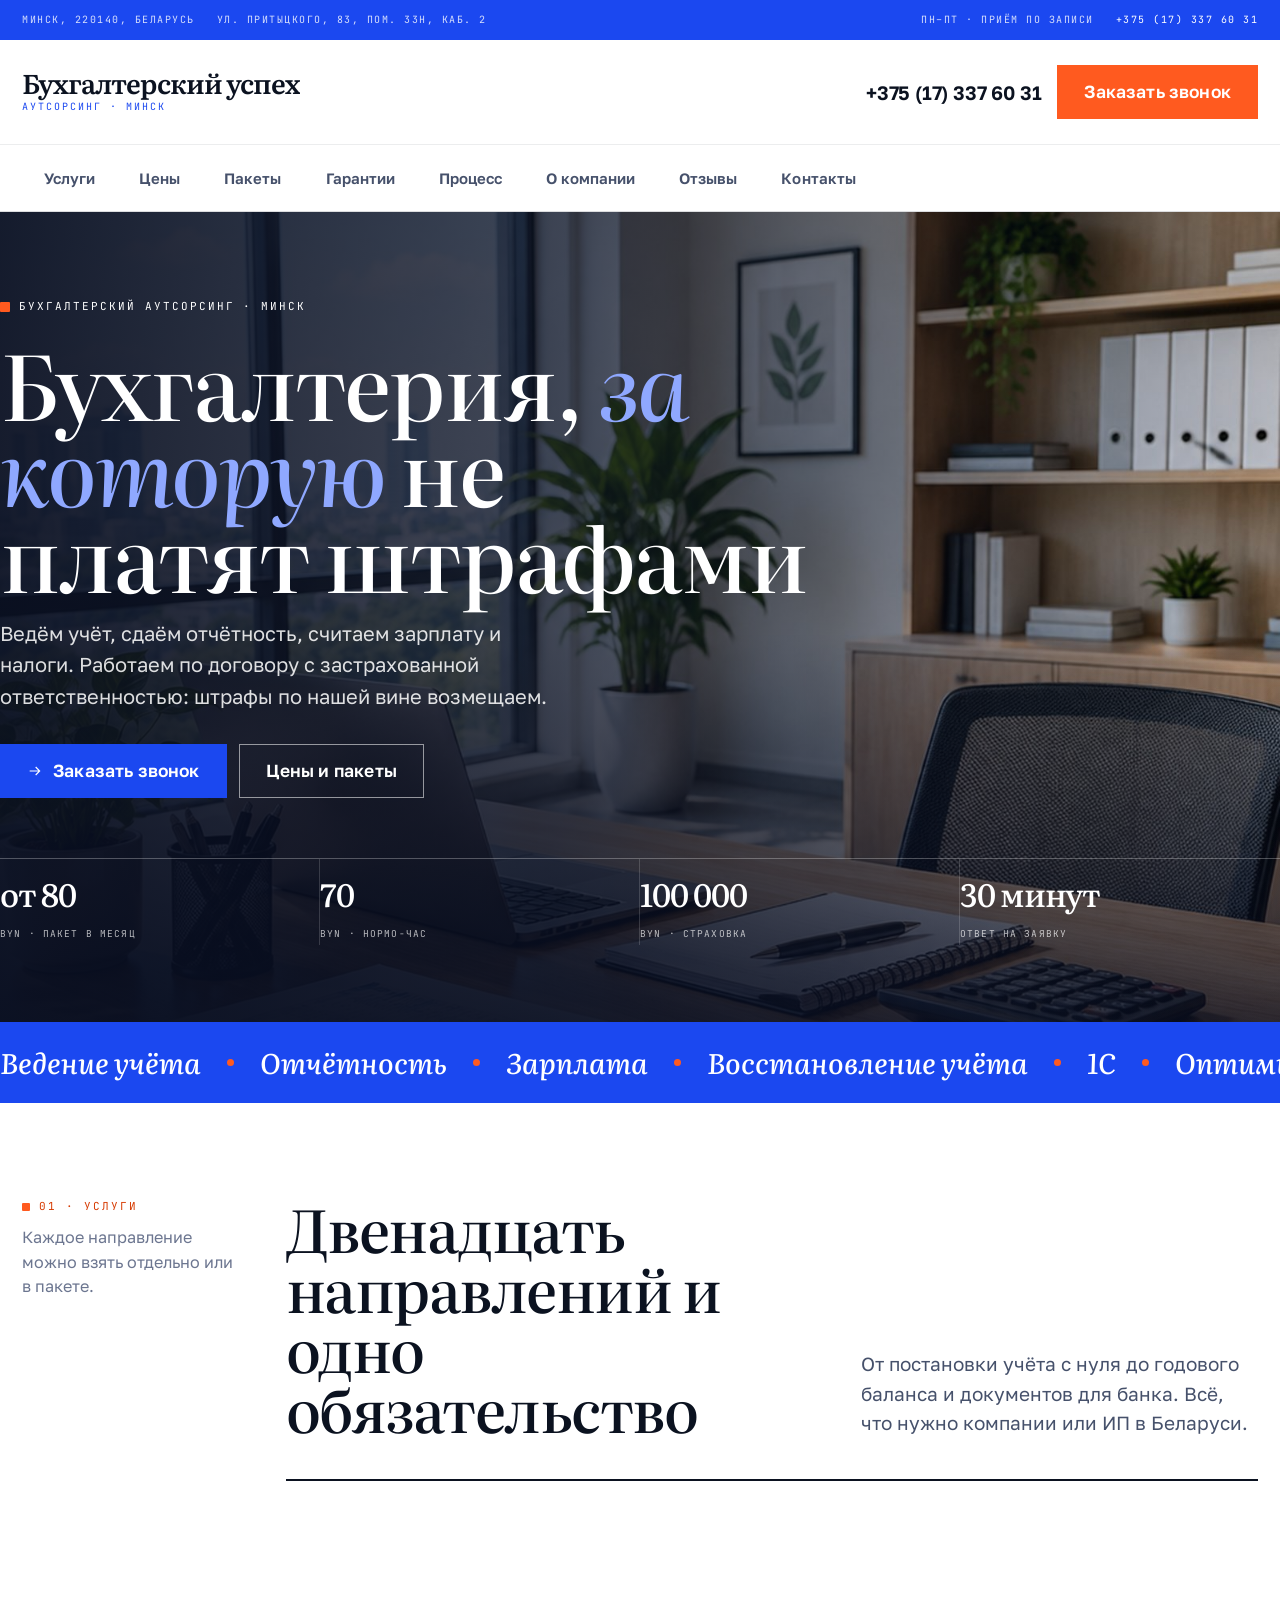
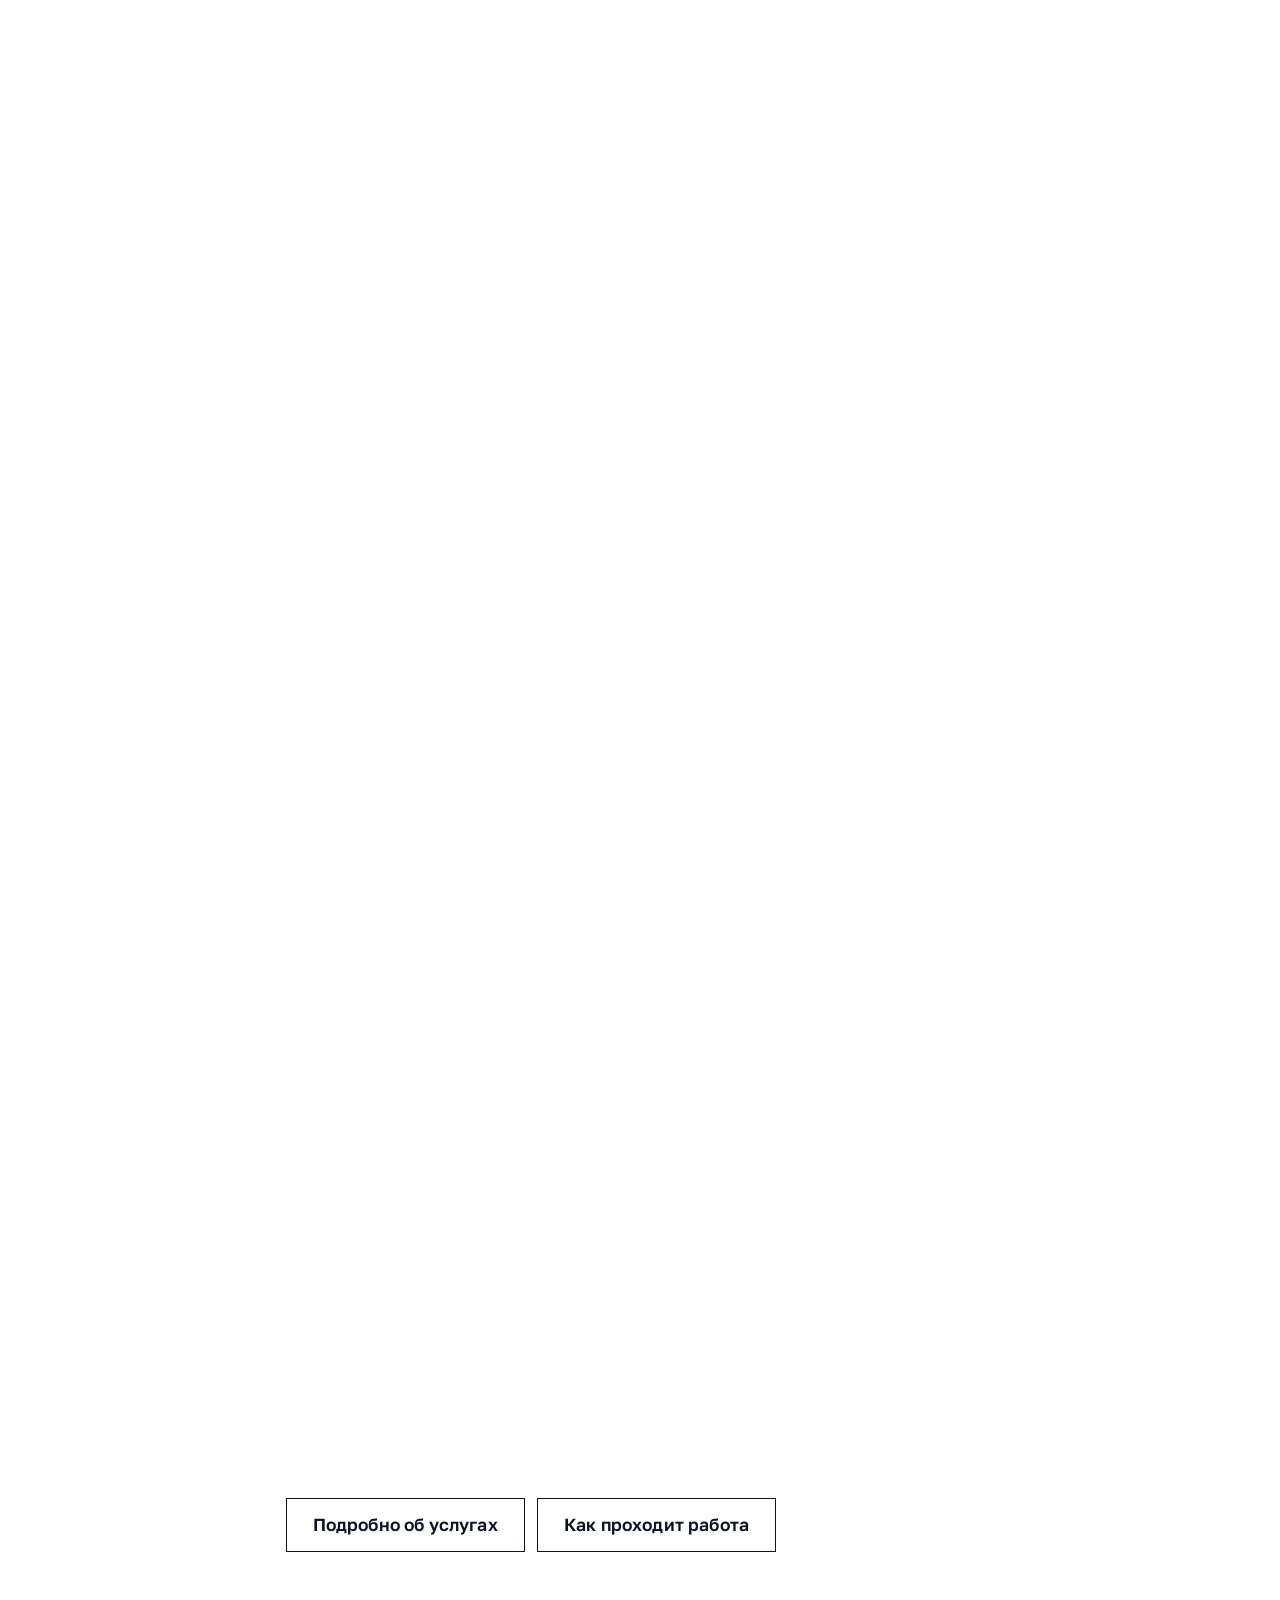
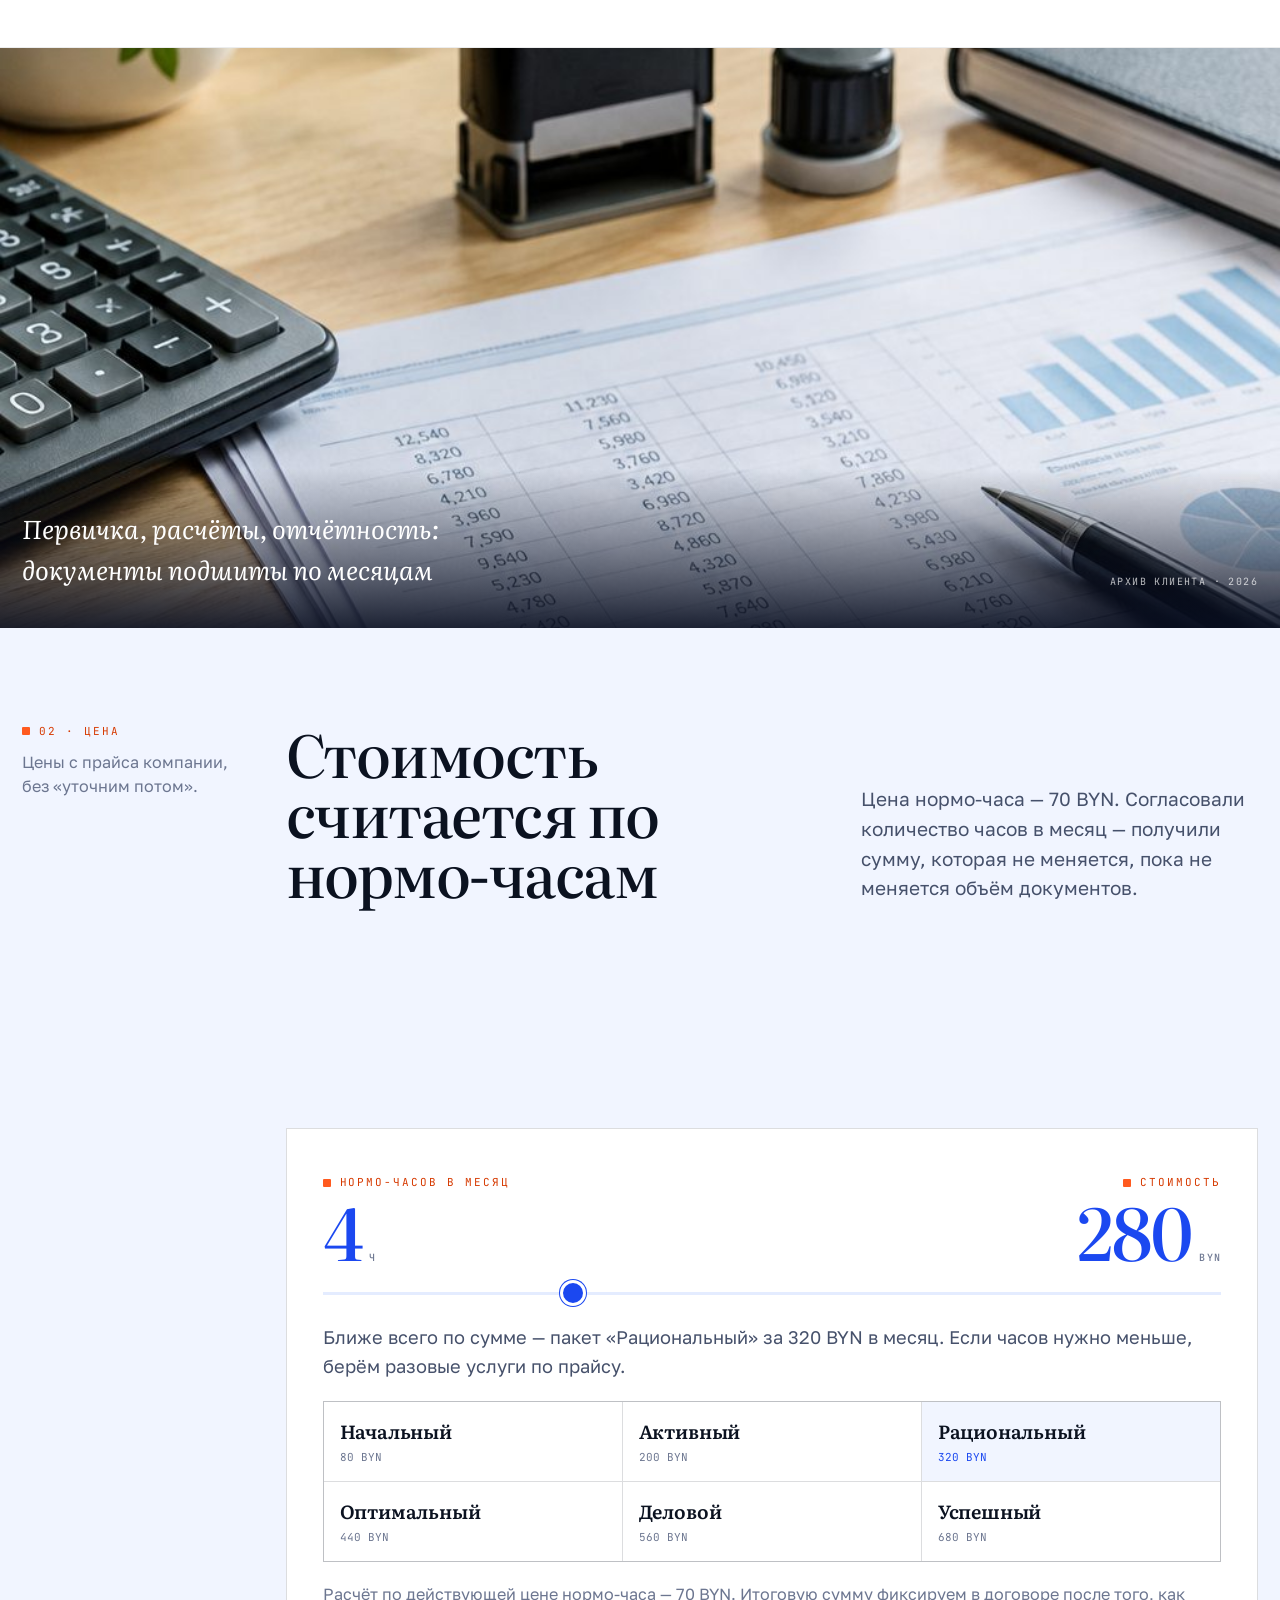
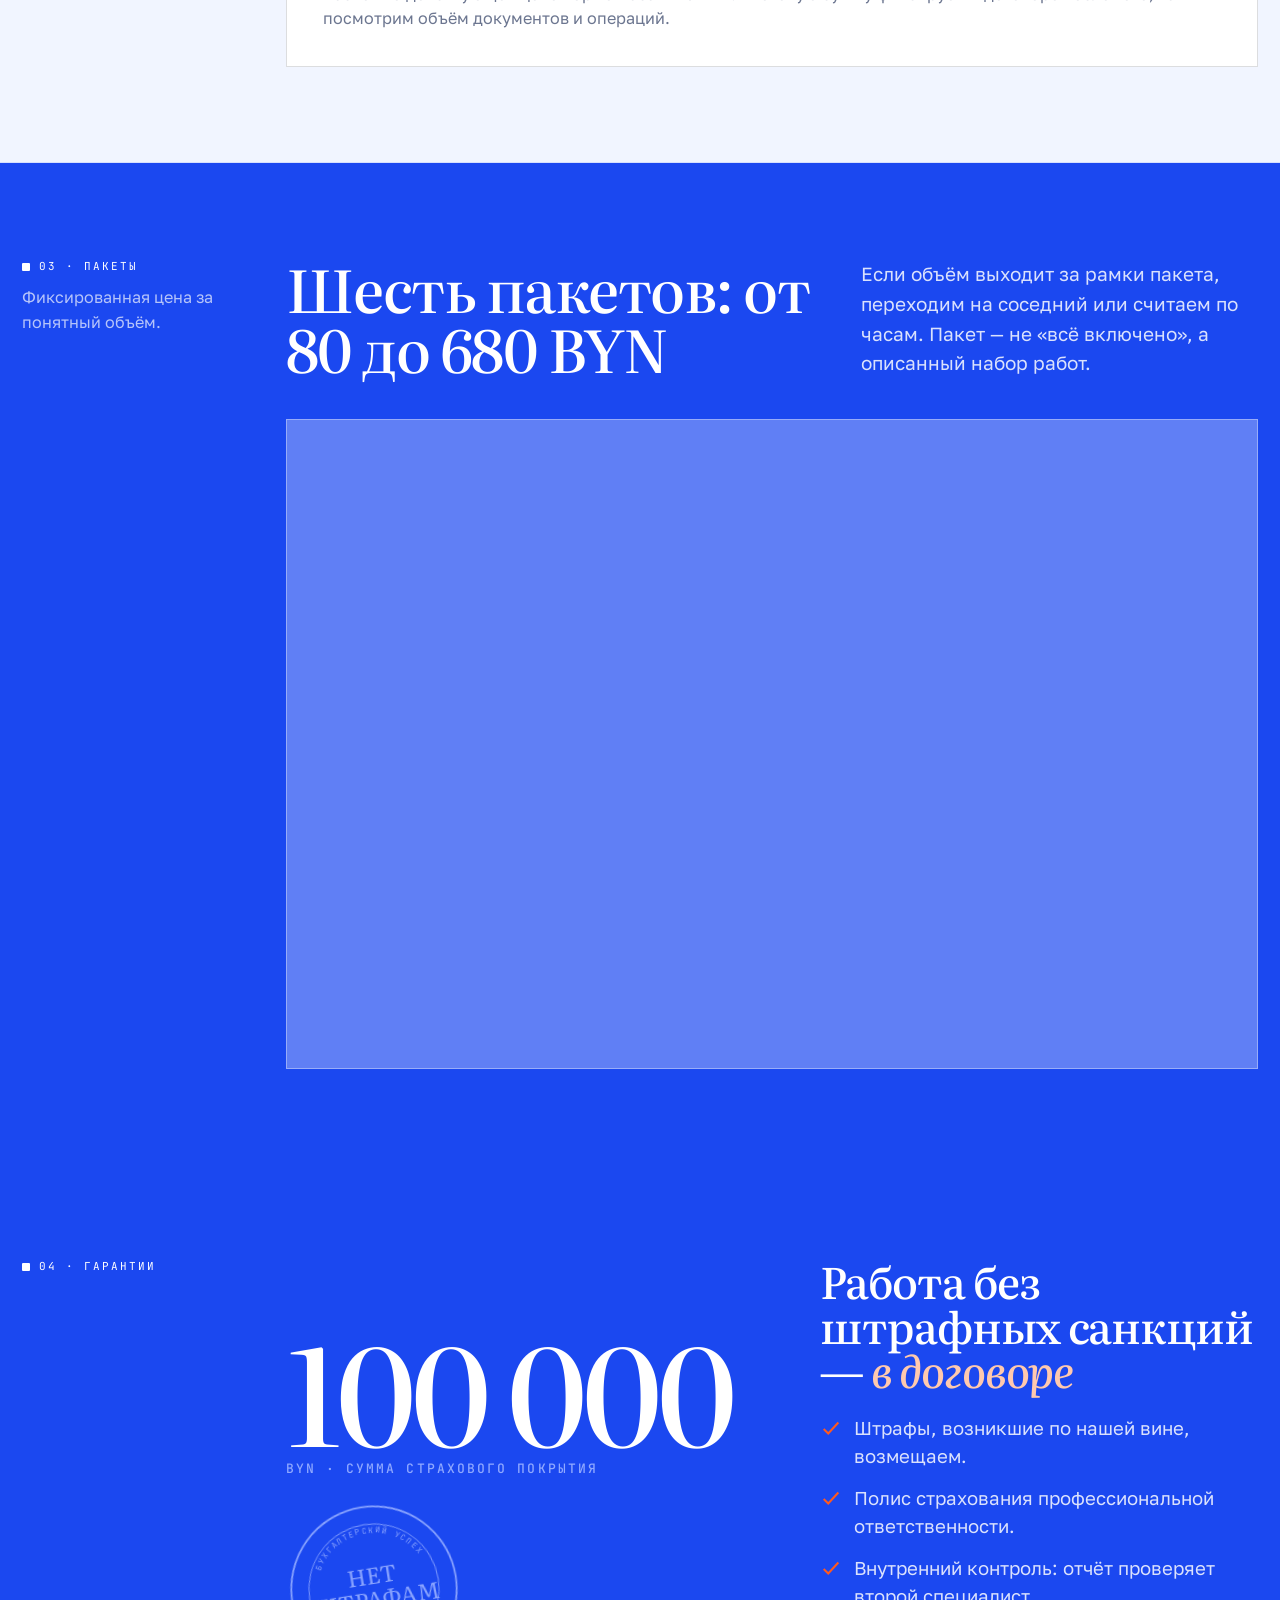
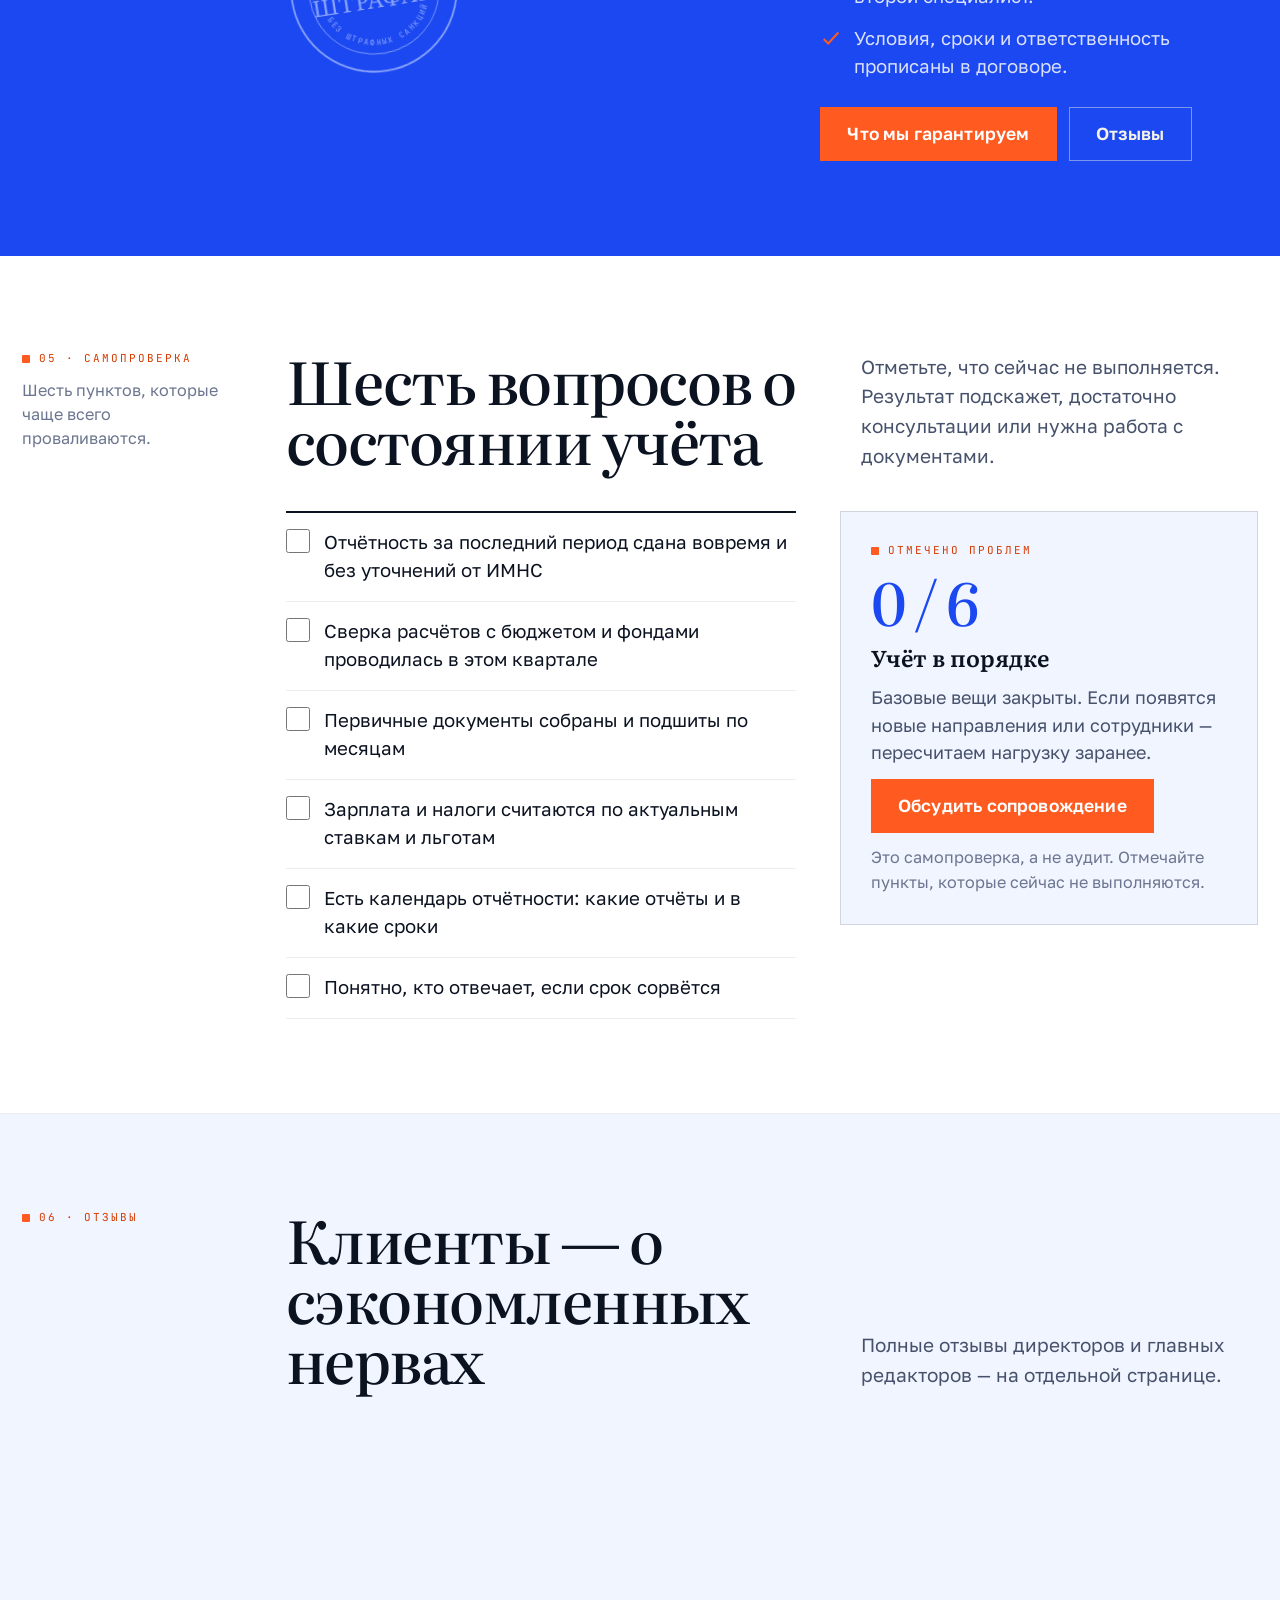
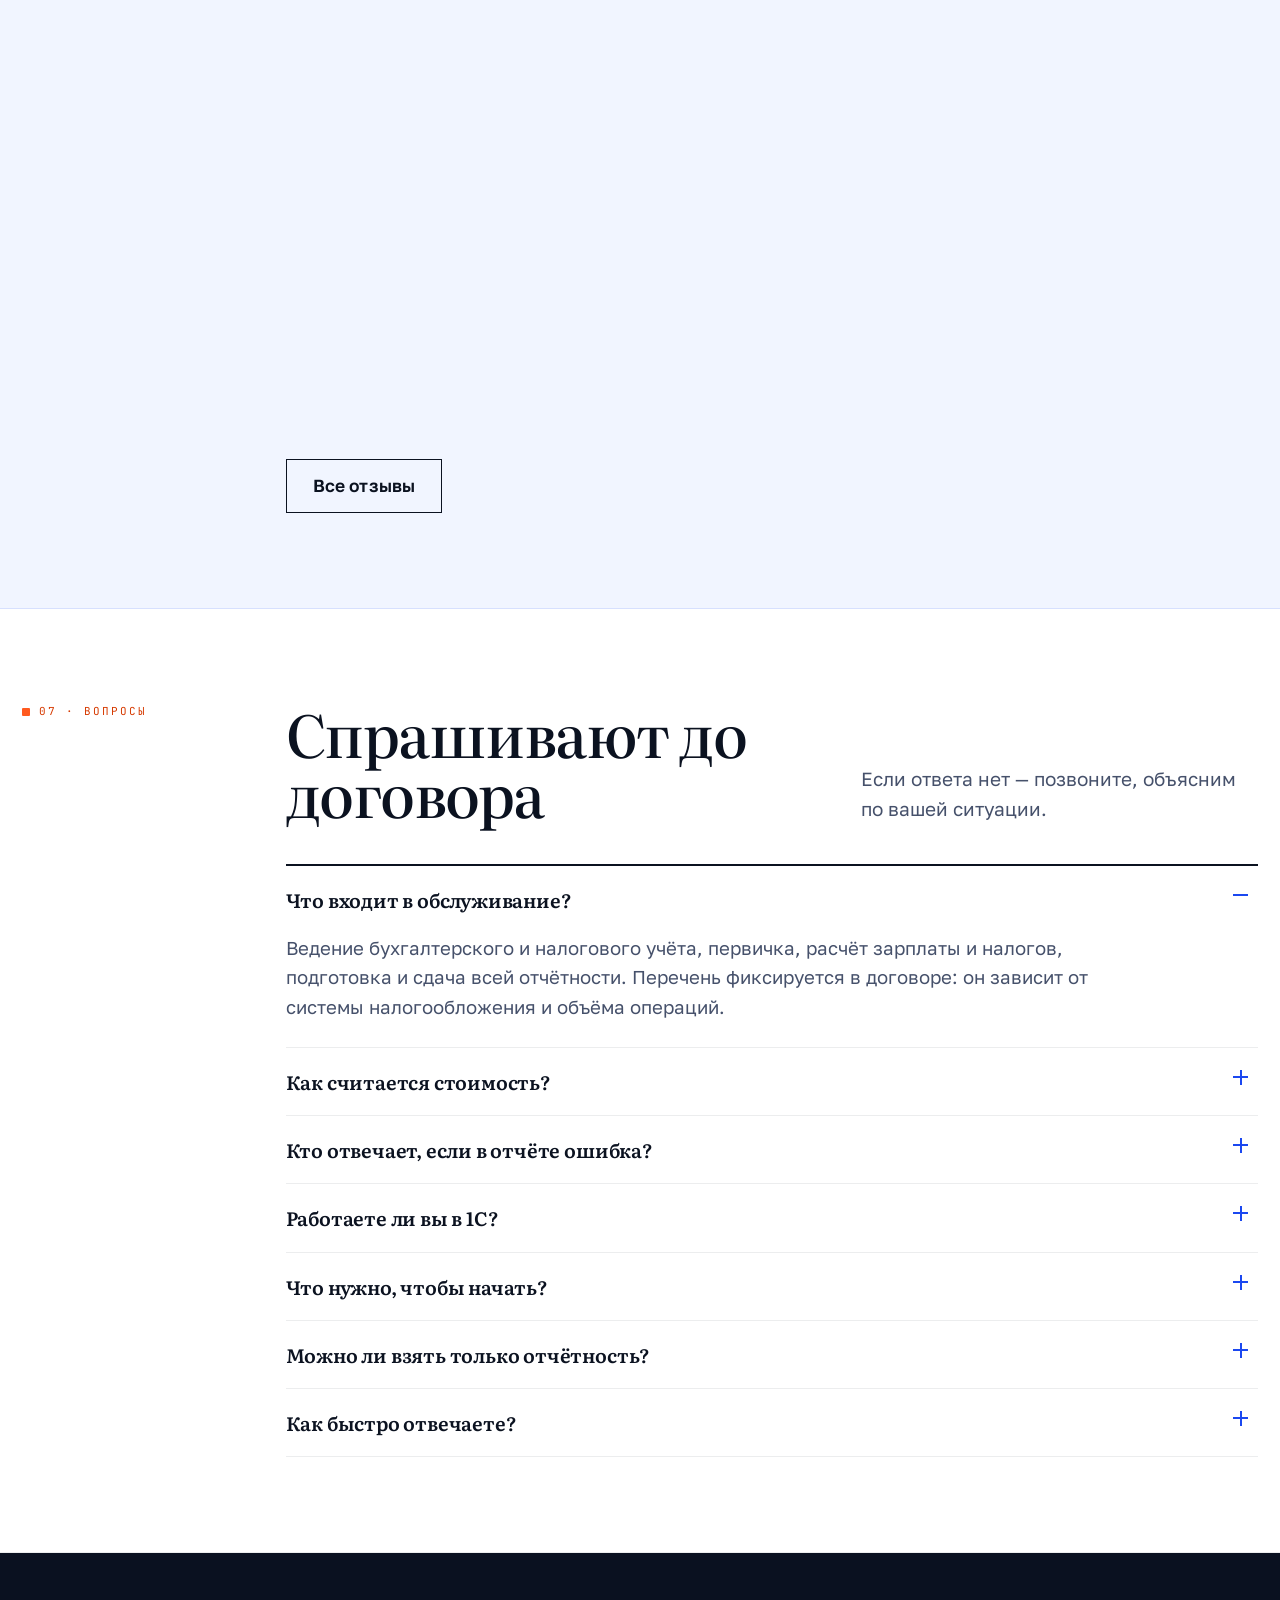
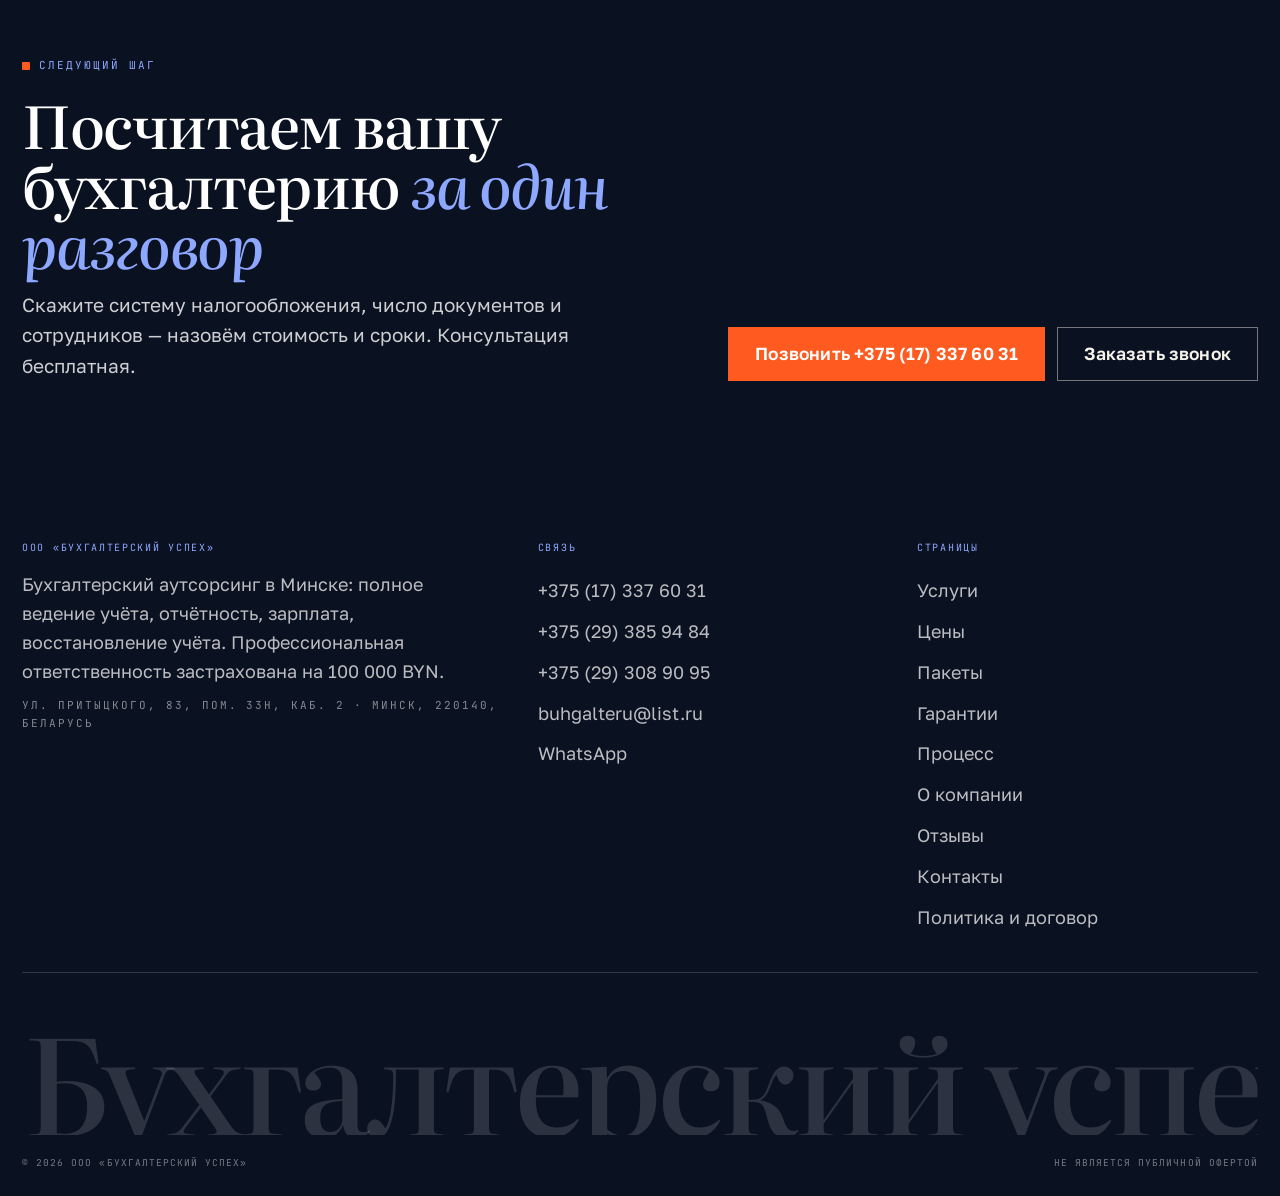
==== commit 95b87754: "Яркая версия: белый холст, электрoсиний и апельсин, синее поле пакетов, меню 15px; появление блоков " ====
--- a/index.html
+++ b/index.html
@@ -1,110 +1,112 @@
-<!doctype html><html lang="ru" class="js"><head>
+<!doctype html><html lang="ru"><head>
 <meta charset="utf-8"><meta name="viewport" content="width=device-width,initial-scale=1">
 <title>Бухгалтерские услуги в Минске — ООО «Бухгалтерский успех»</title><meta name="description" content="Бухгалтерский аутсорсинг в Минске: ведение учёта от 80 BYN в месяц, отчётность, зарплата, восстановление учёта, консультации. Страхование ответственности 100 000 BYN. ул. Притыцкого, 83.">
 <meta property="og:title" content="Бухгалтерские услуги в Минске — ООО «Бухгалтерский успех»"><meta property="og:description" content="Бухгалтерский аутсорсинг в Минске: ведение учёта от 80 BYN в месяц, отчётность, зарплата, восстановление учёта, консультации. Страхование ответственности 100 000 BYN. ул. Притыцкого, 83.">
 <meta property="og:type" content="website"><meta property="og:locale" content="ru_BY">
 <link rel="icon" href="assets/img/favicon.svg" type="image/svg+xml">
 <link rel="preconnect" href="https://fonts.googleapis.com"><link rel="preconnect" href="https://fonts.gstatic.com" crossorigin>
-<link href="https://fonts.googleapis.com/css2?family=Literata:ital,opsz,wght@0,7..72,400;0,7..72,500;0,7..72,600;1,7..72,400;1,7..72,500&family=Golos+Text:wght@400;500;600&family=JetBrains+Mono:wght@400;500&display=swap" rel="stylesheet">
+<link href="https://fonts.googleapis.com/css2?family=Literata:ital,opsz,wght@0,7..72,400;0,7..72,500;0,7..72,600;1,7..72,400;1,7..72,500&family=Golos+Text:wght@400;500;600;700&family=JetBrains+Mono:wght@400;500&display=swap" rel="stylesheet">
 <style>
 :root{
---paper:#F2EEE4;--paper2:#E8E2D3;--ink:#14120D;--ink2:#4B463A;--muted:#6E6759;
---line:rgba(20,18,13,.17);--line2:rgba(20,18,13,.09);
---deep:#12110C;--accent:#A6471F;--accent2:#E8834A;
+--bg:#FFFFFF;--bg2:#F1F5FF;--bg3:#E4ECFF;
+--ink:#0B1220;--ink2:#46516B;--muted:#6C7690;
+--line:rgba(11,18,32,.14);--line2:rgba(11,18,32,.075);
+--deep:#0A1120;--blue:#1B48F0;--blue-d:#1233B8;--blue-l:#8FA8FF;
+--or:#D63A00;--or-b:#FF5A1F;
 --f-d:'Literata',Georgia,serif;--f-t:'Golos Text',system-ui,sans-serif;--f-m:'JetBrains Mono',monospace}
 *{box-sizing:border-box}
 html{-webkit-text-size-adjust:100%;font-size:19px;overflow-x:clip}
-html.js .rv{opacity:0;transform:translateY(20px)}
-body{margin:0;background:var(--paper);color:var(--ink);font-family:var(--f-t);font-size:19px;line-height:1.62;
+html.js .rv{opacity:0;transform:translateY(18px)}
+body{margin:0;background:var(--bg);color:var(--ink);font-family:var(--f-t);font-size:19px;line-height:1.6;
 -webkit-font-smoothing:antialiased;overflow-x:hidden}
 body.is-locked{overflow:hidden}
 img{max-width:100%;display:block}
 a{color:inherit;text-decoration:none}
 p{margin:0}
-.wrap{width:min(1340px,100% - 44px);margin-inline:auto}
-.mono,.kick{font-family:var(--f-m);font-size:11px;letter-spacing:.19em;text-transform:uppercase;color:var(--muted)}
-.kick{display:inline-flex;align-items:center;gap:10px}
-.kick::before{content:"";width:7px;height:7px;background:var(--accent);flex:none}
-h1,h2,h3{font-family:var(--f-d);font-weight:500;margin:0;letter-spacing:-.025em;line-height:1.02;overflow-wrap:break-word}
-h1{font-size:clamp(2.6rem,7vw,6.4rem);line-height:.95}
-h2{font-size:clamp(2rem,4.6vw,3.9rem);line-height:1.0}
-h3{font-size:clamp(1.12rem,1.7vw,1.45rem);line-height:1.22;font-weight:600}
-em{font-style:italic;color:var(--accent)}
-.topbar{background:var(--deep);color:rgba(242,238,228,.62);font-family:var(--f-m);font-size:10px;letter-spacing:.16em;text-transform:uppercase}
-.topbar__in{display:flex;align-items:center;gap:22px;min-height:38px;min-width:0}
-.topbar a{color:rgba(242,238,228,.86)}
-.topbar a:hover{color:#fff}
+.wrap{width:min(1360px,100% - 44px);margin-inline:auto}
+.mono,.kick{font-family:var(--f-m);font-size:11px;letter-spacing:.18em;text-transform:uppercase;color:var(--muted)}
+.kick{display:inline-flex;align-items:center;gap:9px;color:var(--or)}
+.kick::before{content:"";width:8px;height:8px;background:var(--or-b);flex:none;border-radius:1px}
+h1,h2,h3{font-family:var(--f-d);font-weight:500;margin:0;letter-spacing:-.025em;line-height:1.03;overflow-wrap:break-word}
+h1{font-size:clamp(2.5rem,7vw,6.2rem);line-height:.96}
+h2{font-size:clamp(2rem,4.6vw,3.7rem);line-height:1.02}
+h3{font-size:clamp(1.12rem,1.7vw,1.44rem);line-height:1.24;font-weight:600}
+em{font-style:italic;color:var(--blue)}
+.topbar{background:var(--blue);color:rgba(255,255,255,.82);font-family:var(--f-m);font-size:10px;letter-spacing:.15em;text-transform:uppercase}
+.topbar__in{display:flex;align-items:center;gap:22px;min-height:40px;min-width:0}
+.topbar a{color:#fff}
+.topbar a:hover{text-decoration:underline}
 .topbar__sp{flex:1}
 @media (max-width:900px){.topbar{display:none}}
-.hdr{position:sticky;top:0;z-index:60;background:var(--paper);border-bottom:1px solid var(--line)}
-.hdr__in{display:flex;align-items:center;gap:16px;min-height:96px;min-width:0}
-.logo{display:flex;flex-direction:column;gap:2px;min-width:0;flex:0 1 auto;overflow:hidden}
-.logo b{font-family:var(--f-d);font-weight:600;font-size:1.24rem;line-height:1;letter-spacing:-.03em;white-space:nowrap}
-.logo span{font-family:var(--f-m);font-size:9.5px;letter-spacing:.2em;text-transform:uppercase;color:var(--muted);white-space:nowrap}
+.hdr{position:sticky;top:0;z-index:60;background:#fff;border-bottom:1px solid var(--line)}
+.hdr__in{display:flex;align-items:center;gap:18px;min-height:104px;min-width:0}
+.logo{display:flex;flex-direction:column;gap:3px;min-width:0;flex:0 1 auto;overflow:hidden}
+.logo b{font-family:var(--f-d);font-weight:600;font-size:1.42rem;line-height:1;letter-spacing:-.035em;white-space:nowrap}
+.logo span{font-family:var(--f-m);font-size:10px;letter-spacing:.2em;text-transform:uppercase;color:var(--blue)}
 .hdr__sp{flex:1;min-width:6px}
-.hdr__act{display:flex;align-items:center;gap:14px;flex:none}
-.hdr__tel{font-family:var(--f-m);font-size:13px;letter-spacing:.02em;white-space:nowrap}
-.hdr__tel:hover{color:var(--accent)}
-.btn{display:inline-flex;align-items:center;justify-content:center;gap:10px;min-height:50px;padding:0 24px;
-background:var(--ink);color:#F5F2E9;font-family:var(--f-m);font-size:11px;letter-spacing:.15em;text-transform:uppercase;
-border:1px solid var(--ink);transition:background .22s,color .22s,border-color .22s;cursor:pointer}
-.btn:hover{background:var(--accent);border-color:var(--accent);color:#fff}
-.btn--acc{background:var(--accent);border-color:var(--accent);color:#fff}
+.hdr__act{display:flex;align-items:center;gap:16px;flex:none}
+.hdr__tel{font-family:var(--f-t);font-weight:600;font-size:1.02rem;letter-spacing:-.01em;white-space:nowrap}
+.hdr__tel:hover{color:var(--blue)}
+.btn{display:inline-flex;align-items:center;justify-content:center;gap:10px;min-height:54px;padding:0 26px;
+background:var(--blue);color:#fff;font-family:var(--f-t);font-weight:600;font-size:.92rem;letter-spacing:.01em;
+border:1px solid var(--blue);transition:background .2s,border-color .2s,color .2s,transform .2s;cursor:pointer}
+.btn:hover{background:var(--or);border-color:var(--or);color:#fff}
+.btn--acc{background:var(--or-b);border-color:var(--or-b);color:#fff}
 .btn--acc:hover{background:var(--ink);border-color:var(--ink)}
 .btn--line{background:transparent;color:var(--ink);border-color:var(--ink)}
-.btn--line:hover{background:var(--ink);color:#F5F2E9}
-.btn svg{width:15px;height:15px;stroke:currentColor;fill:none;stroke-width:1.6;flex:none}
-.burger{display:none;flex-direction:column;justify-content:center;gap:5px;width:46px;height:46px;border:1px solid var(--line);
-background:transparent;padding:0 12px;cursor:pointer;flex:none}
-.burger span{display:block;height:1.5px;background:var(--ink)}
+.btn--line:hover{background:var(--ink);color:#fff}
+.btn--ghost{background:#fff;color:var(--ink);border-color:#fff}
+.btn--ghost:hover{background:var(--or-b);border-color:var(--or-b);color:#fff}
+.btn svg{width:16px;height:16px;stroke:currentColor;fill:none;stroke-width:1.7;flex:none}
+.burger{display:none;flex-direction:column;justify-content:center;gap:6px;width:52px;height:52px;border:1px solid var(--line);
+background:#fff;padding:0 13px;cursor:pointer;flex:none}
+.burger span{display:block;height:2px;background:var(--ink)}
 @media (max-width:1180px){.hdr__tel{display:none}.hdr__act .btn{display:none}.burger{display:flex}}
-@media (max-width:560px){.logo b{font-size:.95rem;white-space:normal;line-height:1.12}.logo span{display:none}
-.hdr__in{min-height:78px;gap:10px}.ribbon i{font-size:1.05rem}}
-.strip{border-top:1px solid var(--line2);overflow:hidden}
+@media (max-width:620px){.logo b{font-size:1.06rem;white-space:normal;line-height:1.1}.logo span{display:none}
+.hdr__in{min-height:82px;gap:10px}}
+.strip{border-top:1px solid var(--line2);background:#fff}
 .strip__in{display:flex;align-items:stretch;overflow-x:auto;scrollbar-width:none;min-width:0}
 .strip__in::-webkit-scrollbar{display:none;height:0}
-.strip a{flex:none;font-family:var(--f-m);font-size:10px;letter-spacing:.16em;text-transform:uppercase;color:var(--ink2);
-padding:14px 16px;white-space:nowrap;position:relative}
-.strip a::after{content:"";position:absolute;left:16px;right:16px;bottom:9px;height:1px;background:var(--accent);transform:scaleX(0);transform-origin:left;transition:transform .3s}
-.strip a:hover{color:var(--ink)}
-.strip a:hover::after,.strip a[aria-current]::after{transform:scaleX(1)}
-.strip a[aria-current]{color:var(--accent)}
-.hero{position:relative;min-height:clamp(620px,88vh,900px);display:flex;align-items:flex-end;overflow:hidden;background:var(--deep);color:#F5F2E9}
+.strip a{flex:none;font-family:var(--f-t);font-weight:600;font-size:15px;letter-spacing:.002em;color:var(--ink2);
+padding:21px 22px;white-space:nowrap;position:relative;transition:color .2s,background .2s}
+.strip a:hover{color:var(--ink);background:var(--bg2)}
+.strip a[aria-current]{color:var(--blue)}
+.strip a[aria-current]::after{content:"";position:absolute;left:22px;right:22px;bottom:0;height:3px;background:var(--blue)}
+@media (max-width:620px){.strip a{font-size:13.5px;padding:17px 16px}.strip a[aria-current]::after{left:15px;right:15px}}
+.hero{position:relative;min-height:clamp(640px,90vh,920px);display:flex;align-items:flex-end;overflow:hidden;background:var(--deep);color:#fff}
 .hero__bg{position:absolute;inset:0}
-.hero__bg img{width:100%;height:100%;object-fit:cover;filter:saturate(.9) contrast(1.02)}
+.hero__bg img{width:100%;height:100%;object-fit:cover}
 .hero::after{content:"";position:absolute;inset:0;background:
-linear-gradient(94deg,rgba(12,11,7,.93) 0%,rgba(12,11,7,.78) 42%,rgba(12,11,7,.12) 100%),
-linear-gradient(0deg,rgba(12,11,7,.82),rgba(12,11,7,0) 46%)}
-.hero__in{position:relative;z-index:2;width:100%;padding-block:clamp(40px,6vw,80px)}
-.hero .kick{color:rgba(242,238,228,.72)}
-.hero .kick::before{background:var(--accent2)}
-.hero h1{max-width:15ch;margin-top:18px;color:#F7F4EC}
-.hero h1 em{color:var(--accent2)}
-.hero__lead{margin-top:20px;max-width:47ch;color:rgba(242,238,228,.82);font-size:1.06rem;line-height:1.55}
-.hero__cta{display:flex;flex-wrap:wrap;gap:12px;margin-top:30px}
-.hero .btn{background:var(--accent);border-color:var(--accent);color:#fff}
-.hero .btn:hover{background:#F5F2E9;border-color:#F5F2E9;color:var(--ink)}
-.hero .btn--line{background:transparent;border-color:rgba(245,242,233,.45);color:#F5F2E9}
-.hero .btn--line:hover{background:#F5F2E9;color:var(--ink);border-color:#F5F2E9}
-.hero__figs{display:grid;grid-template-columns:repeat(4,minmax(0,1fr));gap:0;margin-top:clamp(34px,5vw,58px);
-border-top:1px solid rgba(245,242,233,.26)}
-.hero__figs div{padding:18px 18px 0 0;border-right:1px solid rgba(245,242,233,.14);min-width:0}
+linear-gradient(92deg,rgba(8,14,32,.94) 0%,rgba(8,14,32,.74) 44%,rgba(8,14,32,.06) 100%),
+linear-gradient(0deg,rgba(8,14,32,.8),rgba(8,14,32,0) 48%)}
+.hero__in{position:relative;z-index:2;width:100%;padding-block:clamp(40px,6vw,84px)}
+.hero .kick{color:#fff}
+.hero .kick::before{background:var(--or-b);width:10px;height:10px}
+.hero h1{max-width:15ch;margin-top:20px;color:#fff}
+.hero h1 em{color:var(--blue-l)}
+.hero__lead{margin-top:20px;max-width:46ch;color:rgba(255,255,255,.86);font-size:1.06rem;line-height:1.55}
+.hero__cta{display:flex;flex-wrap:wrap;gap:12px;margin-top:32px}
+.hero .btn--line{background:transparent;border-color:rgba(255,255,255,.55);color:#fff}
+.hero .btn--line:hover{background:#fff;border-color:#fff;color:var(--ink)}
+.hero__figs{display:grid;grid-template-columns:repeat(4,minmax(0,1fr));gap:0;margin-top:clamp(34px,5vw,60px);
+border-top:1px solid rgba(255,255,255,.28)}
+.hero__figs div{padding:18px 18px 0 0;border-right:1px solid rgba(255,255,255,.16);min-width:0}
 .hero__figs div:last-child{border-right:0}
-.hero__figs b{display:block;font-family:var(--f-d);font-weight:500;font-size:clamp(1.35rem,2.4vw,2.1rem);
-letter-spacing:-.02em;line-height:1;color:#F7F4EC;margin-bottom:6px}
-.hero__figs span{font-family:var(--f-m);font-size:9.5px;letter-spacing:.13em;text-transform:uppercase;color:rgba(242,238,228,.66)}
+.hero__figs b{display:block;font-family:var(--f-d);font-weight:500;font-size:clamp(1.4rem,2.5vw,2.15rem);
+letter-spacing:-.03em;line-height:1;color:#fff;margin-bottom:6px}
+.hero__figs span{font-family:var(--f-m);font-size:9.5px;letter-spacing:.12em;text-transform:uppercase;color:rgba(255,255,255,.7)}
 @media (max-width:820px){.hero__figs{grid-template-columns:repeat(2,minmax(0,1fr))}
 .hero__figs div{padding:14px 12px 12px 0}.hero__figs div:nth-child(2n){border-right:0}
-.hero__figs div:nth-child(n+3){border-top:1px solid rgba(245,242,233,.14)}}
+.hero__figs div:nth-child(n+3){border-top:1px solid rgba(255,255,255,.16)}}
 .fbar{display:none;position:fixed;left:0;right:0;bottom:0;z-index:70;gap:3px;padding:6px 7px;
-background:rgba(18,17,12,.97);backdrop-filter:blur(10px)}
-.fbar a{flex:1;display:flex;align-items:center;justify-content:center;gap:6px;padding:11px 3px;color:#F5F2E9;
-font-family:var(--f-m);font-size:9.5px;letter-spacing:.08em;text-transform:uppercase;border:1px solid rgba(245,242,233,.18)}
-.fbar a:first-child{background:var(--accent);border-color:var(--accent)}
-.fbar svg{width:14px;height:14px;stroke:currentColor;fill:none;stroke-width:1.7}
-@media (max-width:1180px){.fbar{display:flex}body{padding-bottom:58px}}
+background:var(--deep);backdrop-filter:blur(10px)}
+.fbar a{flex:1;display:flex;align-items:center;justify-content:center;gap:6px;padding:12px 3px;color:#fff;
+font-family:var(--f-t);font-weight:600;font-size:11px;letter-spacing:.02em;border:1px solid rgba(255,255,255,.2)}
+.fbar a:first-child{background:var(--blue);border-color:var(--blue)}
+.fbar svg{width:15px;height:15px;stroke:currentColor;fill:none;stroke-width:1.8}
+@media (max-width:1180px){.fbar{display:flex}body{padding-bottom:60px}}
 </style>
-<link rel="stylesheet" href="assets/css/site.v2.css">
+<link rel="stylesheet" href="assets/css/site.v3.css">
 </head><body>
 <div class="topbar"><div class="wrap topbar__in">
   <span>Минск, 220140, Беларусь</span><span>ул. Притыцкого, 83, пом. 33н, каб. 2</span><span class="topbar__sp"></span>
@@ -188,7 +190,7 @@
   <i>=</i>
   <div><b>N×70</b><span>сумма в договоре</span></div>
 </div>
-        <div style="margin-top:30px"><div class="calc rv" id="calc">
+        <div style="margin-top:30px"><div class="calc" id="calc">
   <div class="calc__top">
     <div><span class="kick">нормо-часов в месяц</span><div class="calc__val"><span id="calc-hours">4</span><small>ч</small></div></div>
     <div style="text-align:right"><span class="kick">стоимость</span><div class="calc__val"><span id="calc-sum">280</span><small>BYN</small></div></div>
@@ -203,7 +205,7 @@
   </div>
 </section>
 
-<section class="band">
+<section class="band band--blue">
   <div class="wrap">
     <div class="spread">
       <div class="spread__side"><span class="kick">03 · пакеты</span>
@@ -219,7 +221,7 @@
   </div>
 </section>
 
-<section class="band band--ink">
+<section class="band band--blue">
   <div class="wrap">
     <div class="spread">
       <div class="spread__side"><span class="kick">04 · гарантии</span></div>
@@ -267,7 +269,7 @@
           <h2>Шесть вопросов о состоянии учёта</h2>
           <p>Отметьте, что сейчас не выполняется. Результат подскажет, достаточно консультации или нужна работа с документами.</p>
         </div>
-        <div class="chk rv" id="chk">
+        <div class="chk" id="chk">
   <div class="chk__list"><label><input type="checkbox"> <span>Отчётность за последний период сдана вовремя и без уточнений от ИМНС</span></label><label><input type="checkbox"> <span>Сверка расчётов с бюджетом и фондами проводилась в этом квартале</span></label><label><input type="checkbox"> <span>Первичные документы собраны и подшиты по месяцам</span></label><label><input type="checkbox"> <span>Зарплата и налоги считаются по актуальным ставкам и льготам</span></label><label><input type="checkbox"> <span>Есть календарь отчётности: какие отчёты и в какие сроки</span></label><label><input type="checkbox"> <span>Понятно, кто отвечает, если срок сорвётся</span></label></div>
   <div class="chk__out">
     <span class="kick">отмечено проблем</span>
@@ -275,7 +277,7 @@
     <div class="chk__title" id="chk-title">Учёт в порядке</div>
     <p class="chk__text" id="chk-text"></p>
     <a class="btn btn--acc" id="chk-cta" href="kontakty.html#zayavka">Обсудить сопровождение</a>
-    <p class="note" style="color:rgba(242,238,228,.5)">Это самопроверка, а не аудит. Отмечайте пункты, которые сейчас не выполняются.</p>
+    <p class="note">Это самопроверка, а не аудит. Отмечайте пункты, которые сейчас не выполняются.</p>
   </div>
 </div>
       </div>
@@ -327,14 +329,13 @@
     </div>
   </div>
 </div></section></main>
-<div class="grain" aria-hidden="true"></div>
 <footer>
   <div class="wrap">
     <div class="foot__grid">
       <div>
         <b>ООО «Бухгалтерский успех»</b>
         <p style="margin:0 0 12px;max-width:44ch">Бухгалтерский аутсорсинг в Минске: полное ведение учёта, отчётность, зарплата, восстановление учёта. Профессиональная ответственность застрахована на 100 000 BYN.</p>
-        <p class="mono" style="color:rgba(242,238,228,.42)">ул. Притыцкого, 83, пом. 33н, каб. 2 · Минск, 220140, Беларусь</p>
+        <p class="mono" style="color:rgba(255,255,255,.5)">ул. Притыцкого, 83, пом. 33н, каб. 2 · Минск, 220140, Беларусь</p>
       </div>
       <div>
         <b>Связь</b>
@@ -370,5 +371,5 @@
   <a href="viber://chat?number=%2B375293859484"><svg viewBox="0 0 24 24"><path d="M12 4c4 0 7 3 7 7a7 7 0 01-7 7c-1.6 0-3-.4-4-1.2L5 18l1-3c-.7-1-1-2.2-1-3.5C5 7 8 4 12 4z"/><path d="M10 9l2 5 2-5"/></svg>Viber</a>
   <a href="https://t.me/+375293859484" target="_blank" rel="noopener"><svg viewBox="0 0 24 24"><path d="M21 5L3 11l5 2 2 6 3-4 5 3z"/></svg>Telegram</a>
 </div>
-<script src="assets/js/main.v2.js" defer></script>
+<script src="assets/js/main.v3.js" defer></script>
 </body></html>
--- a/assets/css/site.v3.css
+++ b/assets/css/site.v3.css
@@ -0,0 +1,311 @@
+
+:root{
+--bg:#FFFFFF;--bg2:#F1F5FF;--bg3:#E4ECFF;
+--ink:#0B1220;--ink2:#46516B;--muted:#6C7690;
+--line:rgba(11,18,32,.14);--line2:rgba(11,18,32,.075);
+--deep:#0A1120;--blue:#1B48F0;--blue-d:#1233B8;--blue-l:#8FA8FF;
+--or:#D63A00;--or-b:#FF5A1F;
+--f-d:'Literata',Georgia,serif;--f-t:'Golos Text',system-ui,sans-serif;--f-m:'JetBrains Mono',monospace}
+*{box-sizing:border-box}
+html{-webkit-text-size-adjust:100%;font-size:19px;overflow-x:clip}
+html.js .rv{opacity:0;transform:translateY(18px)}
+body{margin:0;background:var(--bg);color:var(--ink);font-family:var(--f-t);font-size:19px;line-height:1.6;
+-webkit-font-smoothing:antialiased;overflow-x:hidden}
+body.is-locked{overflow:hidden}
+img{max-width:100%;display:block}
+a{color:inherit;text-decoration:none}
+p{margin:0}
+.wrap{width:min(1360px,100% - 44px);margin-inline:auto}
+.mono,.kick{font-family:var(--f-m);font-size:11px;letter-spacing:.18em;text-transform:uppercase;color:var(--muted)}
+.kick{display:inline-flex;align-items:center;gap:9px;color:var(--or)}
+.kick::before{content:"";width:8px;height:8px;background:var(--or-b);flex:none;border-radius:1px}
+h1,h2,h3{font-family:var(--f-d);font-weight:500;margin:0;letter-spacing:-.025em;line-height:1.03;overflow-wrap:break-word}
+h1{font-size:clamp(2.5rem,7vw,6.2rem);line-height:.96}
+h2{font-size:clamp(2rem,4.6vw,3.7rem);line-height:1.02}
+h3{font-size:clamp(1.12rem,1.7vw,1.44rem);line-height:1.24;font-weight:600}
+em{font-style:italic;color:var(--blue)}
+.topbar{background:var(--blue);color:rgba(255,255,255,.82);font-family:var(--f-m);font-size:10px;letter-spacing:.15em;text-transform:uppercase}
+.topbar__in{display:flex;align-items:center;gap:22px;min-height:40px;min-width:0}
+.topbar a{color:#fff}
+.topbar a:hover{text-decoration:underline}
+.topbar__sp{flex:1}
+@media (max-width:900px){.topbar{display:none}}
+.hdr{position:sticky;top:0;z-index:60;background:#fff;border-bottom:1px solid var(--line)}
+.hdr__in{display:flex;align-items:center;gap:18px;min-height:104px;min-width:0}
+.logo{display:flex;flex-direction:column;gap:3px;min-width:0;flex:0 1 auto;overflow:hidden}
+.logo b{font-family:var(--f-d);font-weight:600;font-size:1.42rem;line-height:1;letter-spacing:-.035em;white-space:nowrap}
+.logo span{font-family:var(--f-m);font-size:10px;letter-spacing:.2em;text-transform:uppercase;color:var(--blue)}
+.hdr__sp{flex:1;min-width:6px}
+.hdr__act{display:flex;align-items:center;gap:16px;flex:none}
+.hdr__tel{font-family:var(--f-t);font-weight:600;font-size:1.02rem;letter-spacing:-.01em;white-space:nowrap}
+.hdr__tel:hover{color:var(--blue)}
+.btn{display:inline-flex;align-items:center;justify-content:center;gap:10px;min-height:54px;padding:0 26px;
+background:var(--blue);color:#fff;font-family:var(--f-t);font-weight:600;font-size:.92rem;letter-spacing:.01em;
+border:1px solid var(--blue);transition:background .2s,border-color .2s,color .2s,transform .2s;cursor:pointer}
+.btn:hover{background:var(--or);border-color:var(--or);color:#fff}
+.btn--acc{background:var(--or-b);border-color:var(--or-b);color:#fff}
+.btn--acc:hover{background:var(--ink);border-color:var(--ink)}
+.btn--line{background:transparent;color:var(--ink);border-color:var(--ink)}
+.btn--line:hover{background:var(--ink);color:#fff}
+.btn--ghost{background:#fff;color:var(--ink);border-color:#fff}
+.btn--ghost:hover{background:var(--or-b);border-color:var(--or-b);color:#fff}
+.btn svg{width:16px;height:16px;stroke:currentColor;fill:none;stroke-width:1.7;flex:none}
+.burger{display:none;flex-direction:column;justify-content:center;gap:6px;width:52px;height:52px;border:1px solid var(--line);
+background:#fff;padding:0 13px;cursor:pointer;flex:none}
+.burger span{display:block;height:2px;background:var(--ink)}
+@media (max-width:1180px){.hdr__tel{display:none}.hdr__act .btn{display:none}.burger{display:flex}}
+@media (max-width:620px){.logo b{font-size:1.06rem;white-space:normal;line-height:1.1}.logo span{display:none}
+.hdr__in{min-height:82px;gap:10px}}
+.strip{border-top:1px solid var(--line2);background:#fff}
+.strip__in{display:flex;align-items:stretch;overflow-x:auto;scrollbar-width:none;min-width:0}
+.strip__in::-webkit-scrollbar{display:none;height:0}
+.strip a{flex:none;font-family:var(--f-t);font-weight:600;font-size:15px;letter-spacing:.002em;color:var(--ink2);
+padding:21px 22px;white-space:nowrap;position:relative;transition:color .2s,background .2s}
+.strip a:hover{color:var(--ink);background:var(--bg2)}
+.strip a[aria-current]{color:var(--blue)}
+.strip a[aria-current]::after{content:"";position:absolute;left:22px;right:22px;bottom:0;height:3px;background:var(--blue)}
+@media (max-width:620px){.strip a{font-size:13.5px;padding:17px 16px}.strip a[aria-current]::after{left:15px;right:15px}}
+.hero{position:relative;min-height:clamp(640px,90vh,920px);display:flex;align-items:flex-end;overflow:hidden;background:var(--deep);color:#fff}
+.hero__bg{position:absolute;inset:0}
+.hero__bg img{width:100%;height:100%;object-fit:cover}
+.hero::after{content:"";position:absolute;inset:0;background:
+linear-gradient(92deg,rgba(8,14,32,.94) 0%,rgba(8,14,32,.74) 44%,rgba(8,14,32,.06) 100%),
+linear-gradient(0deg,rgba(8,14,32,.8),rgba(8,14,32,0) 48%)}
+.hero__in{position:relative;z-index:2;width:100%;padding-block:clamp(40px,6vw,84px)}
+.hero .kick{color:#fff}
+.hero .kick::before{background:var(--or-b);width:10px;height:10px}
+.hero h1{max-width:15ch;margin-top:20px;color:#fff}
+.hero h1 em{color:var(--blue-l)}
+.hero__lead{margin-top:20px;max-width:46ch;color:rgba(255,255,255,.86);font-size:1.06rem;line-height:1.55}
+.hero__cta{display:flex;flex-wrap:wrap;gap:12px;margin-top:32px}
+.hero .btn--line{background:transparent;border-color:rgba(255,255,255,.55);color:#fff}
+.hero .btn--line:hover{background:#fff;border-color:#fff;color:var(--ink)}
+.hero__figs{display:grid;grid-template-columns:repeat(4,minmax(0,1fr));gap:0;margin-top:clamp(34px,5vw,60px);
+border-top:1px solid rgba(255,255,255,.28)}
+.hero__figs div{padding:18px 18px 0 0;border-right:1px solid rgba(255,255,255,.16);min-width:0}
+.hero__figs div:last-child{border-right:0}
+.hero__figs b{display:block;font-family:var(--f-d);font-weight:500;font-size:clamp(1.4rem,2.5vw,2.15rem);
+letter-spacing:-.03em;line-height:1;color:#fff;margin-bottom:6px}
+.hero__figs span{font-family:var(--f-m);font-size:9.5px;letter-spacing:.12em;text-transform:uppercase;color:rgba(255,255,255,.7)}
+@media (max-width:820px){.hero__figs{grid-template-columns:repeat(2,minmax(0,1fr))}
+.hero__figs div{padding:14px 12px 12px 0}.hero__figs div:nth-child(2n){border-right:0}
+.hero__figs div:nth-child(n+3){border-top:1px solid rgba(255,255,255,.16)}}
+.fbar{display:none;position:fixed;left:0;right:0;bottom:0;z-index:70;gap:3px;padding:6px 7px;
+background:var(--deep);backdrop-filter:blur(10px)}
+.fbar a{flex:1;display:flex;align-items:center;justify-content:center;gap:6px;padding:12px 3px;color:#fff;
+font-family:var(--f-t);font-weight:600;font-size:11px;letter-spacing:.02em;border:1px solid rgba(255,255,255,.2)}
+.fbar a:first-child{background:var(--blue);border-color:var(--blue)}
+.fbar svg{width:15px;height:15px;stroke:currentColor;fill:none;stroke-width:1.8}
+@media (max-width:1180px){.fbar{display:flex}body{padding-bottom:60px}}
+
+.band{padding:clamp(58px,7.4vw,116px) 0;border-bottom:1px solid var(--line2);background:#fff}
+.band--alt{background:var(--bg2);border-bottom:1px solid rgba(27,72,240,.12)}
+.band--blue{background:var(--blue);color:#fff;border-bottom:0}
+.band--blue .kick{color:#fff}.band--blue .kick::before{background:#fff}
+.band--blue h2,.band--blue h3{color:#fff}
+.band--blue em{color:#FFC9AE}
+.band--blue p{color:rgba(255,255,255,.86)}
+.band--blue .note{color:rgba(255,255,255,.68)}
+.band--ink{background:var(--deep);color:#fff;border-bottom:0}
+.band--ink .mono,.band--ink .kick{color:var(--blue-l)}
+.band--ink .kick::before{background:var(--or-b)}
+.band--ink p{color:rgba(255,255,255,.8)}
+.band--ink h2,.band--ink h3{color:#fff}
+.band--ink em{color:var(--blue-l)}
+.spread{display:grid;grid-template-columns:220px minmax(0,1fr);gap:clamp(20px,3.4vw,58px);align-items:start}
+.spread+.spread{margin-top:clamp(30px,4vw,60px)}
+.spread__side{position:sticky;top:132px;display:flex;flex-direction:column;gap:10px}
+@media (max-width:980px){.spread{grid-template-columns:minmax(0,1fr)}.spread__side{position:static}}
+.spread__head{display:grid;grid-template-columns:minmax(0,1.15fr) minmax(0,.85fr);gap:clamp(16px,3vw,48px);
+align-items:end;margin-bottom:clamp(24px,3.2vw,42px)}
+.spread__head p{color:var(--ink2);font-size:1rem;line-height:1.56;max-width:44ch}
+.band--ink .spread__head p,.band--blue .spread__head p{color:rgba(255,255,255,.84)}
+@media (max-width:820px){.spread__head{grid-template-columns:minmax(0,1fr)}}
+.lead{font-size:clamp(1.1rem,1.5vw,1.32rem);line-height:1.5;color:var(--ink2);max-width:56ch}
+.ribbon{background:var(--blue);color:#fff;overflow:hidden;padding:18px 0;border-bottom:0}
+.ribbon__in{display:flex;width:max-content;animation:marq 44s linear infinite;will-change:transform}
+.ribbon:hover .ribbon__in{animation-play-state:paused}
+.ribbon i{font-family:var(--f-d);font-style:italic;font-weight:500;font-size:clamp(1.2rem,2.2vw,1.9rem);
+white-space:nowrap;display:inline-flex;align-items:center;gap:26px;padding-right:26px;color:#fff}
+.ribbon i::after{content:"";width:7px;height:7px;background:var(--or-b);border-radius:50%;flex:none}
+@keyframes marq{from{transform:translateX(0)}to{transform:translateX(-50%)}}
+@media (prefers-reduced-motion: reduce){.ribbon__in{animation:none}}
+.slist{border-top:2px solid var(--ink)}
+.slist__i{display:grid;grid-template-columns:58px minmax(0,1fr) minmax(0,.92fr) 34px;gap:22px;align-items:baseline;
+padding:23px 0;border-bottom:1px solid var(--line2);transition:background .2s,padding .2s}
+.slist__i:hover{background:var(--bg2);padding-inline:14px}
+.slist__i b{font-family:var(--f-d);font-weight:600;font-size:1.12rem;letter-spacing:-.012em;line-height:1.25}
+.slist__i span{color:var(--ink2);font-size:.95rem;line-height:1.5}
+.slist__i i{font-family:var(--f-t);font-weight:600;font-size:11px;color:var(--blue);letter-spacing:.02em;font-style:normal;
+text-align:right;transform:translateX(-6px);opacity:0;transition:opacity .2s,transform .2s}
+.slist__i:hover i{opacity:1;transform:none}
+@media (max-width:860px){.slist__i{grid-template-columns:42px minmax(0,1fr);row-gap:6px}
+.slist__i span{grid-column:2}.slist__i i{display:none}}
+.figs{display:grid;grid-template-columns:repeat(4,minmax(0,1fr));border-top:2px solid var(--ink);border-bottom:1px solid var(--line)}
+.figs div{padding:26px 20px 24px 0;border-right:1px solid var(--line2);min-width:0}
+.figs div:last-child{border-right:0}
+.figs b{display:block;font-family:var(--f-d);font-weight:500;font-size:clamp(1.9rem,4.6vw,3.5rem);letter-spacing:-.035em;line-height:1;color:var(--blue)}
+.figs span{display:block;margin-top:8px;font-family:var(--f-m);font-size:10px;letter-spacing:.13em;text-transform:uppercase;color:var(--muted)}
+@media (max-width:760px){.figs{grid-template-columns:repeat(2,minmax(0,1fr))}
+.figs div{padding:18px 14px 18px 0}.figs div:nth-child(2n){border-right:0}
+.figs div:nth-child(n+3){border-top:1px solid var(--line2)}}
+.ledger{display:grid;gap:0}
+.ledger__g{font-family:var(--f-m);font-size:10px;letter-spacing:.17em;text-transform:uppercase;color:var(--or);
+padding:28px 0 10px;border-bottom:2px solid var(--ink)}
+.ledger__r{display:grid;grid-template-columns:minmax(0,1fr) auto;gap:16px;align-items:baseline;padding:15px 0;
+border-bottom:1px solid var(--line2);transition:background .2s,padding .2s}
+.ledger__r span{font-size:1rem;line-height:1.45;color:var(--ink2)}
+.ledger__r b{font-family:var(--f-d);font-weight:500;font-size:1.2rem;letter-spacing:-.01em;white-space:nowrap;text-align:right}
+.ledger__r:hover{background:var(--bg2);padding-inline:10px}
+.ledger__r:hover b{color:var(--blue)}
+.packs{display:grid;grid-template-columns:repeat(3,minmax(0,1fr));gap:1px;background:var(--line);border:1px solid var(--line)}
+.packs>div{background:#fff;padding:clamp(20px,2.4vw,30px);display:flex;flex-direction:column;gap:10px;min-width:0;
+transition:background .22s,color .22s}
+.band--alt .packs>div{background:#fff}
+.band--blue .packs{background:rgba(255,255,255,.30);border-color:rgba(255,255,255,.35)}
+.band--blue .packs>div{background:#fff}
+.band--blue .packs p,.band--blue .packs__d{color:var(--ink2)}
+.band--blue .packs>div:hover{background:var(--ink)}
+.band--blue .packs>div:hover p,.band--blue .packs>div:hover .packs__d{color:rgba(255,255,255,.82)}
+.packs>div:hover{background:var(--blue)}
+.packs>div:hover *{color:#fff}
+.packs>div:hover .packs__n{color:#FFC9AE}
+.packs__n{font-family:var(--f-m);font-size:10px;letter-spacing:.16em;text-transform:uppercase;color:var(--or)}
+.packs__t{font-family:var(--f-d);font-weight:600;font-size:1.18rem;letter-spacing:-.015em}
+.packs__p{font-family:var(--f-d);font-weight:500;font-size:clamp(2rem,3.6vw,2.7rem);letter-spacing:-.04em;line-height:1;color:var(--blue)}
+.packs__p small{font-family:var(--f-m);font-size:9.5px;letter-spacing:.12em;text-transform:uppercase;color:var(--muted);
+display:block;margin-top:6px}
+.packs__d{font-size:.92rem;line-height:1.5;color:var(--ink2);margin-top:2px}
+@media (max-width:900px){.packs{grid-template-columns:repeat(2,minmax(0,1fr))}}
+@media (max-width:620px){.packs{grid-template-columns:minmax(0,1fr)}}
+.claim{display:grid;grid-template-columns:minmax(0,1.05fr) minmax(0,.95fr);gap:clamp(20px,4vw,64px);align-items:center}
+.claim__num{font-family:var(--f-d);font-weight:500;font-size:clamp(3rem,10.5vw,8.6rem);line-height:.84;letter-spacing:-.05em;
+color:#fff;display:block}
+.claim__num small{display:block;font-family:var(--f-m);font-size:clamp(11px,1.1vw,13px);color:var(--blue-l);margin-top:18px;letter-spacing:.16em;text-transform:uppercase}
+.claim ul{list-style:none;padding:0;margin:0;display:grid;gap:14px}
+.claim li{display:grid;grid-template-columns:22px minmax(0,1fr);gap:12px;font-size:.98rem;color:rgba(255,255,255,.84);line-height:1.5}
+.claim li svg{width:22px;height:22px;stroke:var(--or-b);fill:none;stroke-width:2.2;margin-top:2px}
+@media (max-width:860px){.claim{grid-template-columns:minmax(0,1fr)}}
+.stamp{width:clamp(120px,15vw,176px);height:clamp(120px,15vw,176px);color:var(--blue-l);opacity:.95;
+transform:rotate(-9deg);margin-top:26px}
+.stamp text{font-family:var(--f-m);font-size:9px;letter-spacing:.18em;text-transform:uppercase;fill:currentColor}
+.plate{position:relative;overflow:hidden;background:var(--deep)}
+.plate img{width:100%;height:clamp(300px,50vw,580px);object-fit:cover}
+.plate__cap{position:absolute;left:0;right:0;bottom:0;padding:clamp(20px,3vw,40px) 0;
+background:linear-gradient(0deg,rgba(8,14,32,.9),rgba(8,14,32,0));color:#fff}
+.plate__cap .wrap{display:flex;justify-content:space-between;align-items:end;gap:20px;flex-wrap:wrap}
+.plate__cap p{font-family:var(--f-d);font-style:italic;font-size:clamp(1.1rem,2vw,1.65rem);max-width:34ch;margin:0;color:#fff}
+.plate__cap span{font-family:var(--f-m);font-size:10px;letter-spacing:.14em;text-transform:uppercase;color:rgba(255,255,255,.72)}
+.quote{background:#fff;border:1px solid var(--line);padding:clamp(18px,2.2vw,26px);margin:0;display:flex;flex-direction:column;gap:14px;
+transition:border-color .2s,transform .2s}
+.quote:hover{border-color:var(--blue);transform:translateY(-2px)}
+.quote p{font-family:var(--f-d);font-size:1rem;line-height:1.55;color:var(--ink2);margin:0}
+.quote q{quotes:"«" "»"}
+.quote b{font-family:var(--f-t);font-weight:600;font-size:.95rem;color:var(--ink)}
+.quote small{font-family:var(--f-m);font-size:10px;letter-spacing:.1em;text-transform:uppercase;color:var(--muted)}
+.quotes{display:grid;grid-template-columns:repeat(3,minmax(0,1fr));gap:clamp(16px,2.4vw,28px)}
+@media (max-width:900px){.quotes{grid-template-columns:minmax(0,1fr)}}
+.calc{display:grid;gap:20px;border:1px solid var(--line);padding:clamp(20px,3vw,36px);background:#fff}
+.calc__top{display:flex;justify-content:space-between;gap:18px;flex-wrap:wrap;align-items:baseline}
+.calc__val{font-family:var(--f-d);font-weight:500;font-size:clamp(2.2rem,5.6vw,3.9rem);letter-spacing:-.04em;line-height:.95;color:var(--blue)}
+.calc__val small{font-family:var(--f-m);font-size:10px;letter-spacing:.12em;text-transform:uppercase;color:var(--muted);margin-left:8px}
+.calc input[type=range]{width:100%;-webkit-appearance:none;appearance:none;height:3px;background:var(--bg3);outline:none;margin:8px 0}
+.calc input[type=range]::-webkit-slider-thumb{-webkit-appearance:none;width:26px;height:26px;border-radius:50%;
+background:var(--blue);border:3px solid #fff;box-shadow:0 0 0 1px var(--blue);cursor:pointer}
+.calc input[type=range]::-moz-range-thumb{width:22px;height:22px;border-radius:50%;background:var(--blue);
+border:3px solid #fff;cursor:pointer}
+.calc__hint{font-size:.96rem;color:var(--ink2);margin:0;min-height:1.5em}
+.calc__grid{display:grid;grid-template-columns:repeat(3,minmax(0,1fr));gap:1px;background:var(--line);border:1px solid var(--line)}
+@media (max-width:700px){.calc__grid{grid-template-columns:repeat(2,minmax(0,1fr))}}
+.calc__p{background:#fff;padding:14px 16px;display:grid;gap:3px;transition:background .2s}
+.calc__p b{font-family:var(--f-d);font-size:1rem;font-weight:600;letter-spacing:-.01em}
+.calc__p span{font-family:var(--f-m);font-size:11px;color:var(--muted)}
+.calc__p.is-near{background:var(--bg2)}
+.calc__p.is-near span{color:var(--blue)}
+.formula{display:grid;grid-template-columns:auto auto auto auto auto;gap:clamp(8px,1.6vw,22px);align-items:center;
+border-top:2px solid var(--ink);border-bottom:1px solid var(--line);padding:clamp(20px,3vw,34px) 0;min-width:0}
+.formula b{font-family:var(--f-d);font-weight:500;font-size:clamp(1.9rem,5vw,3.6rem);line-height:1;letter-spacing:-.045em;color:var(--ink)}
+.formula i{font-family:var(--f-d);font-style:italic;font-size:clamp(1.2rem,2.6vw,2rem);color:var(--or);font-style:normal}
+.formula span{font-family:var(--f-m);font-size:10px;letter-spacing:.13em;text-transform:uppercase;color:var(--muted);line-height:1.6;display:block}
+@media (max-width:700px){.formula{grid-template-columns:auto auto;justify-content:start;row-gap:16px}}
+.chk{display:grid;grid-template-columns:minmax(0,1.1fr) minmax(0,.9fr);gap:clamp(18px,3.4vw,48px);align-items:start}
+.chk__list{display:grid;gap:0;border-top:2px solid var(--ink)}
+.chk__list label{display:flex;gap:14px;align-items:flex-start;padding:16px 0;border-bottom:1px solid var(--line2);
+cursor:pointer;font-size:.98rem;line-height:1.5;transition:padding .2s,color .2s}
+.chk__list label:hover{padding-inline:10px;color:var(--blue)}
+.chk__list input{width:24px;height:24px;flex:none;margin:0;accent-color:var(--blue)}
+.chk__out{border:1px solid var(--line);padding:clamp(20px,2.6vw,30px);display:grid;gap:12px;background:var(--bg2)}
+.chk__score{font-family:var(--f-d);font-weight:500;font-size:clamp(2.1rem,5vw,3.1rem);line-height:1;letter-spacing:-.04em;color:var(--blue)}
+.chk__title{font-family:var(--f-d);font-weight:600;font-size:1.2rem;color:var(--ink);line-height:1.26}
+.chk__text{font-size:.95rem;color:var(--ink2);line-height:1.55;margin:0;min-height:4.6em}
+.chk__out .btn{justify-self:start}
+@media (max-width:900px){.chk{grid-template-columns:minmax(0,1fr)}}
+.faq{border-top:2px solid var(--ink)}
+.faq__i{border-bottom:1px solid var(--line2)}
+.faq__q{width:100%;text-align:left;background:none;border:0;color:var(--ink);font-family:var(--f-d);font-weight:600;
+font-size:clamp(1.02rem,1.5vw,1.24rem);letter-spacing:-.01em;padding:21px 50px 21px 0;position:relative;cursor:pointer;line-height:1.3}
+.faq__q:hover{color:var(--blue)}
+.faq__q::after{content:"";position:absolute;right:10px;top:28px;width:15px;height:2px;background:var(--blue)}
+.faq__q::before{content:"";position:absolute;right:16px;top:22px;width:2px;height:15px;background:var(--blue);
+transition:transform .25s,opacity .25s}
+.faq__q[aria-expanded="true"]::before{transform:rotate(90deg);opacity:0}
+.faq__a{display:none;padding:0 0 24px;color:var(--ink2);font-size:.98rem;line-height:1.6;max-width:72ch}
+.faq__i.is-open .faq__a{display:block}
+.form{display:grid;gap:16px;max-width:620px}
+.form label{display:grid;gap:8px;font-family:var(--f-m);font-size:10px;letter-spacing:.15em;text-transform:uppercase;color:var(--muted)}
+.form input,.form select,.form textarea{width:100%;min-width:0;font-family:var(--f-t);font-size:1rem;padding:15px 16px;
+border:1px solid var(--line);background:#fff;color:var(--ink);border-radius:0}
+.form textarea{min-height:110px;resize:vertical}
+.form input:focus,.form select:focus,.form textarea:focus{outline:2px solid var(--blue);outline-offset:1px;border-color:var(--blue)}
+.note{font-size:.85rem;color:var(--muted);line-height:1.5}
+.formout{font-family:var(--f-m);font-size:11px;letter-spacing:.06em;color:var(--blue);min-height:1.2em;margin:0}
+.cbox{display:grid;grid-template-columns:repeat(2,minmax(0,1fr));gap:1px;background:var(--line);border:1px solid var(--line)}
+.cbox>div{background:#fff;padding:clamp(18px,2.2vw,28px);min-width:0;transition:background .2s}
+.cbox>div:hover{background:var(--bg2)}
+.cbox h3{margin-bottom:8px}
+.cbox p{font-size:.94rem;line-height:1.52;color:var(--ink2)}
+@media (max-width:760px){.cbox{grid-template-columns:minmax(0,1fr)}}
+.steps{border-top:2px solid var(--ink)}
+.step{display:grid;grid-template-columns:66px minmax(0,1.05fr) minmax(0,1.5fr) auto;gap:20px;align-items:baseline;
+padding:25px 0;border-bottom:1px solid var(--line2)}
+.step b{font-family:var(--f-d);font-weight:600;font-size:1.1rem;letter-spacing:-.012em}
+.step span{color:var(--ink2);font-size:.95rem;line-height:1.5}
+.step i{font-family:var(--f-t);font-weight:600;font-size:11px;letter-spacing:.02em;color:var(--blue);font-style:normal;white-space:nowrap}
+@media (max-width:860px){.step{grid-template-columns:42px minmax(0,1fr);row-gap:6px}
+.step span{grid-column:2}.step i{grid-column:2;white-space:normal}}
+.divphoto{display:grid;grid-template-columns:minmax(0,1fr) minmax(0,1fr);align-items:center;gap:clamp(20px,4vw,60px)}
+.divphoto img{width:100%;height:clamp(280px,36vw,520px);object-fit:cover}
+.divphoto figcaption{font-family:var(--f-m);font-size:10px;letter-spacing:.13em;text-transform:uppercase;color:var(--muted);padding-top:12px}
+@media (max-width:900px){.divphoto{grid-template-columns:minmax(0,1fr)}}
+.cta{display:grid;grid-template-columns:minmax(0,1fr) auto;gap:26px;align-items:end}
+.cta h2{max-width:22ch}
+.cta__act{display:flex;flex-wrap:wrap;gap:12px}
+@media (max-width:860px){.cta{grid-template-columns:minmax(0,1fr)}}
+footer{background:var(--deep);color:rgba(255,255,255,.72);padding:clamp(44px,5vw,76px) 0 26px;font-size:.95rem}
+footer a:hover{color:#fff}
+.foot__grid{display:grid;grid-template-columns:minmax(0,1.4fr) minmax(0,1fr) minmax(0,1fr);gap:clamp(20px,3vw,44px);
+padding-bottom:34px;border-bottom:1px solid rgba(255,255,255,.16)}
+footer b{display:block;font-family:var(--f-m);font-size:10px;letter-spacing:.17em;text-transform:uppercase;
+color:var(--blue-l);margin-bottom:14px;font-weight:400}
+footer .lnk{display:block;padding:6px 0}
+.foot__word{font-family:var(--f-d);font-weight:500;font-size:clamp(2.1rem,10.4vw,8.4rem);line-height:.86;letter-spacing:-.045em;
+color:rgba(255,255,255,.14);white-space:nowrap;overflow:hidden;padding-top:clamp(24px,4vw,48px)}
+.foot__bot{display:flex;flex-wrap:wrap;gap:10px;justify-content:space-between;padding-top:20px;
+font-family:var(--f-m);font-size:9.5px;letter-spacing:.11em;text-transform:uppercase;color:rgba(255,255,255,.44)}
+@media (max-width:860px){.foot__grid{grid-template-columns:minmax(0,1fr)}}
+.drawer{position:fixed;inset:0;z-index:100;background:rgba(8,14,32,.55);display:none;backdrop-filter:blur(3px)}
+.drawer[data-open="true"]{display:block}
+.drawer__inner{position:absolute;inset:0;background:#fff;padding:22px;display:flex;flex-direction:column;overflow-y:auto}
+.drawer__top{display:flex;align-items:center;justify-content:space-between;margin-bottom:10px}
+.drawer__close{width:52px;height:52px;border:1px solid var(--line);background:#fff;cursor:pointer;position:relative;flex:none}
+.drawer__close::before,.drawer__close::after{content:"";position:absolute;left:50%;top:50%;width:20px;height:2px;background:var(--ink)}
+.drawer__close::before{transform:translate(-50%,-50%) rotate(45deg)}
+.drawer__close::after{transform:translate(-50%,-50%) rotate(-45deg)}
+.dl{display:block;font-family:var(--f-d);font-weight:600;font-size:1.42rem;letter-spacing:-.02em;padding:16px 0;
+border-bottom:1px solid var(--line2)}
+.dl[aria-current]{color:var(--blue)}
+.drawer .btn{margin-top:20px;width:100%}
+.drawer .btn+.btn{margin-top:10px}
+@media (prefers-reduced-motion: reduce){html.js .rv{opacity:1;transform:none}}
+
+@media (max-width:760px){.cols2{grid-template-columns:minmax(0,1fr)!important}}
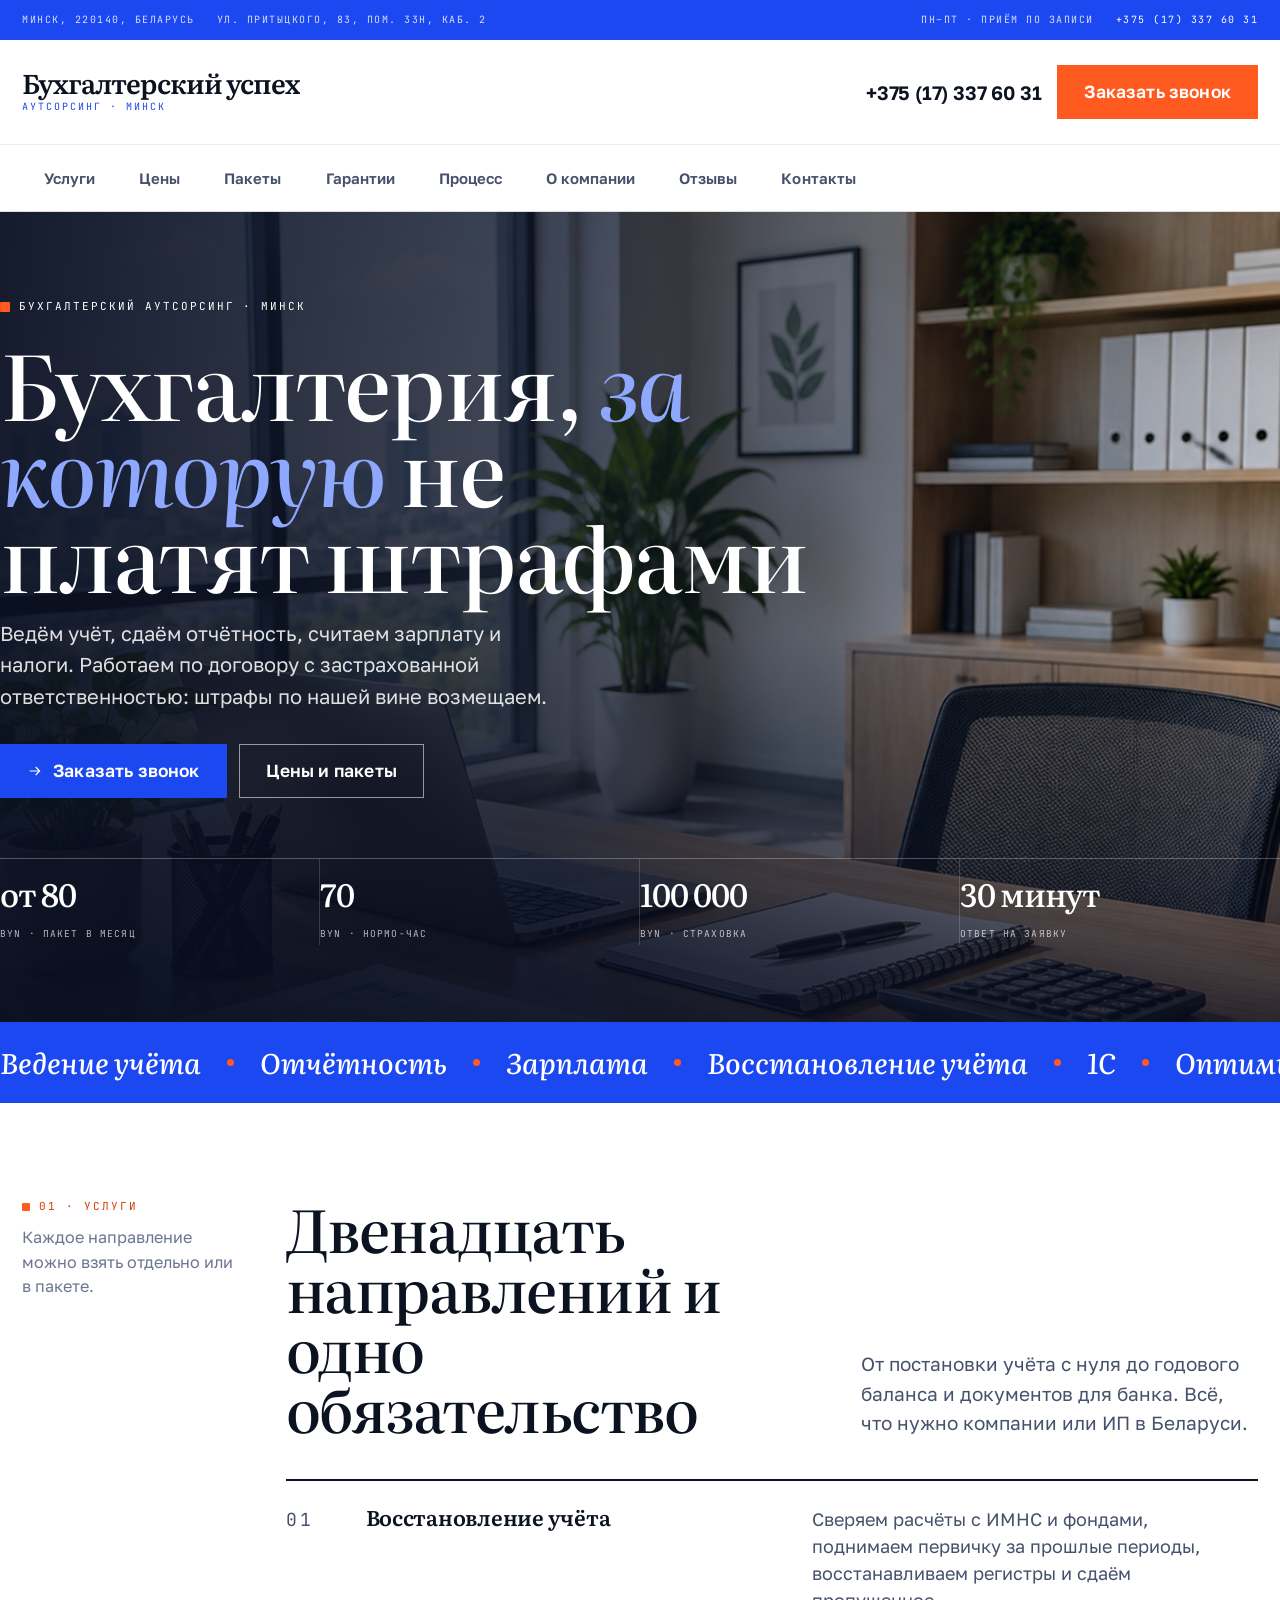
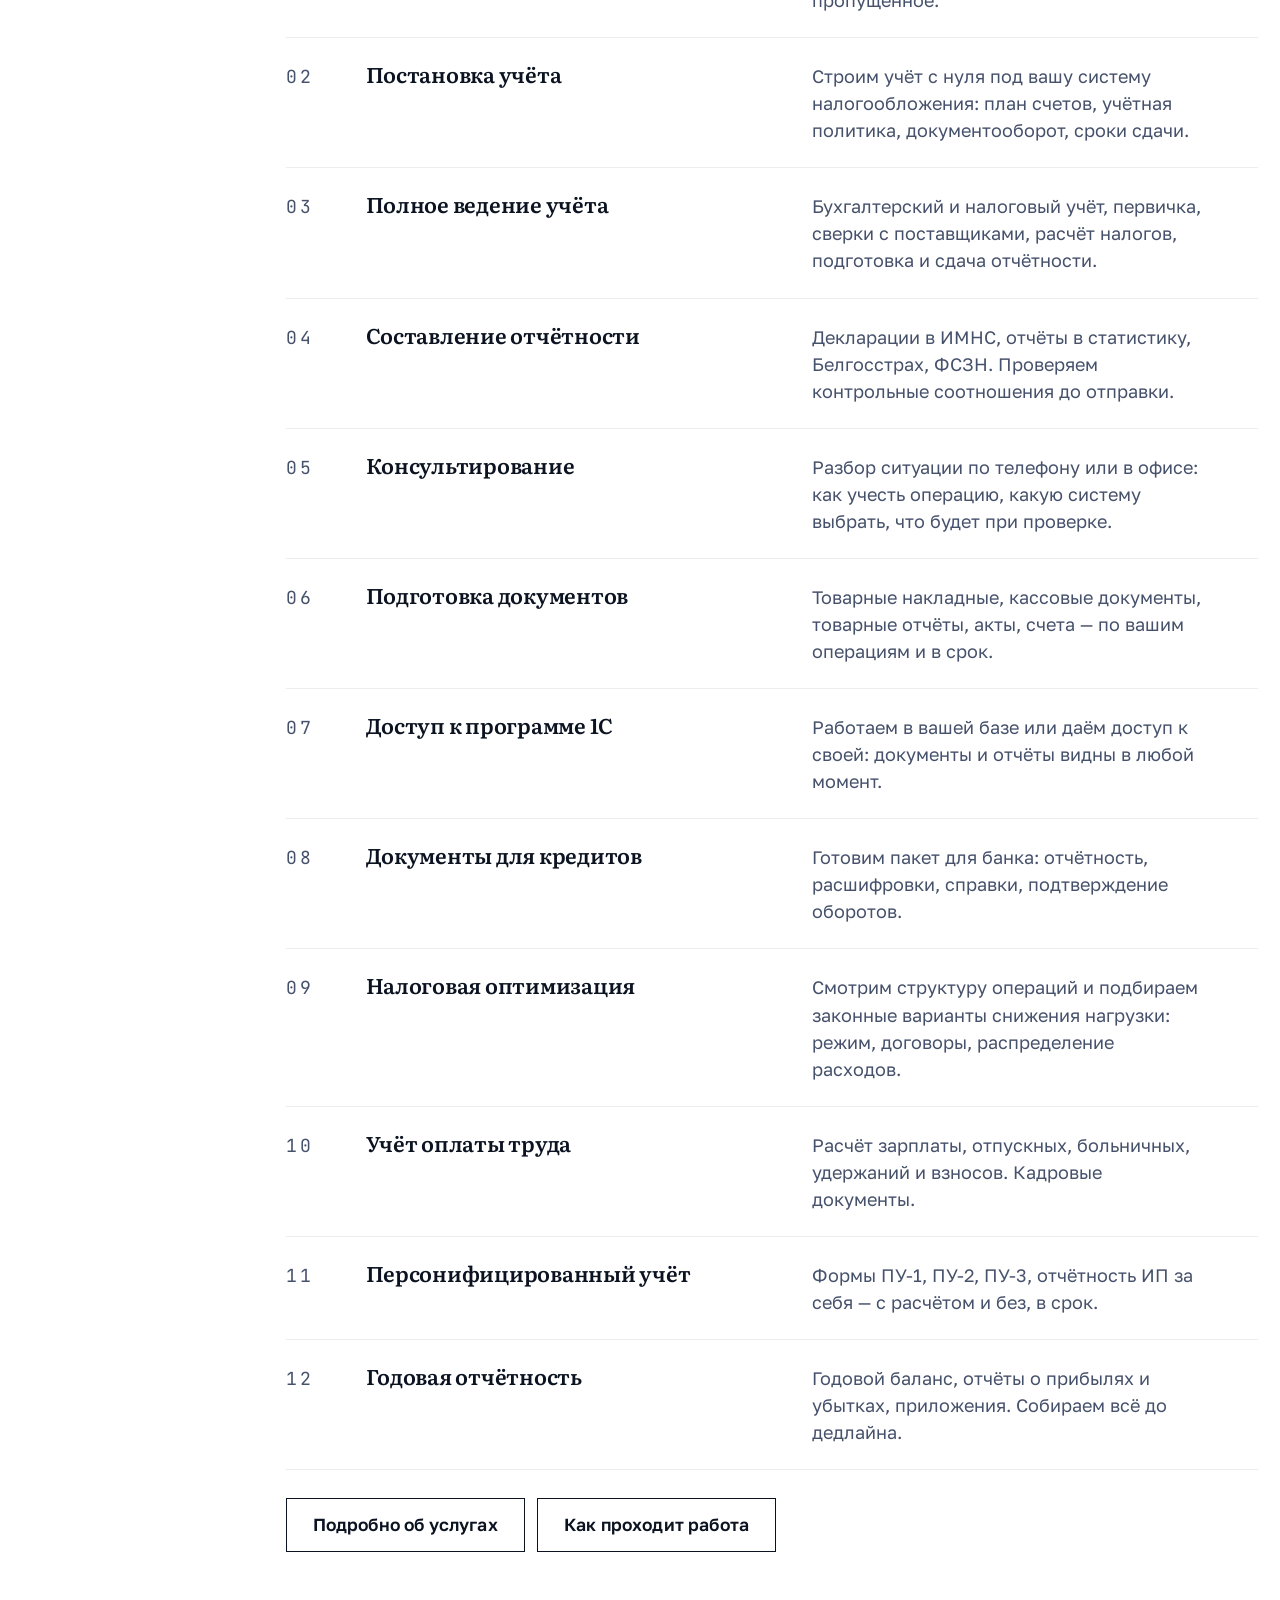
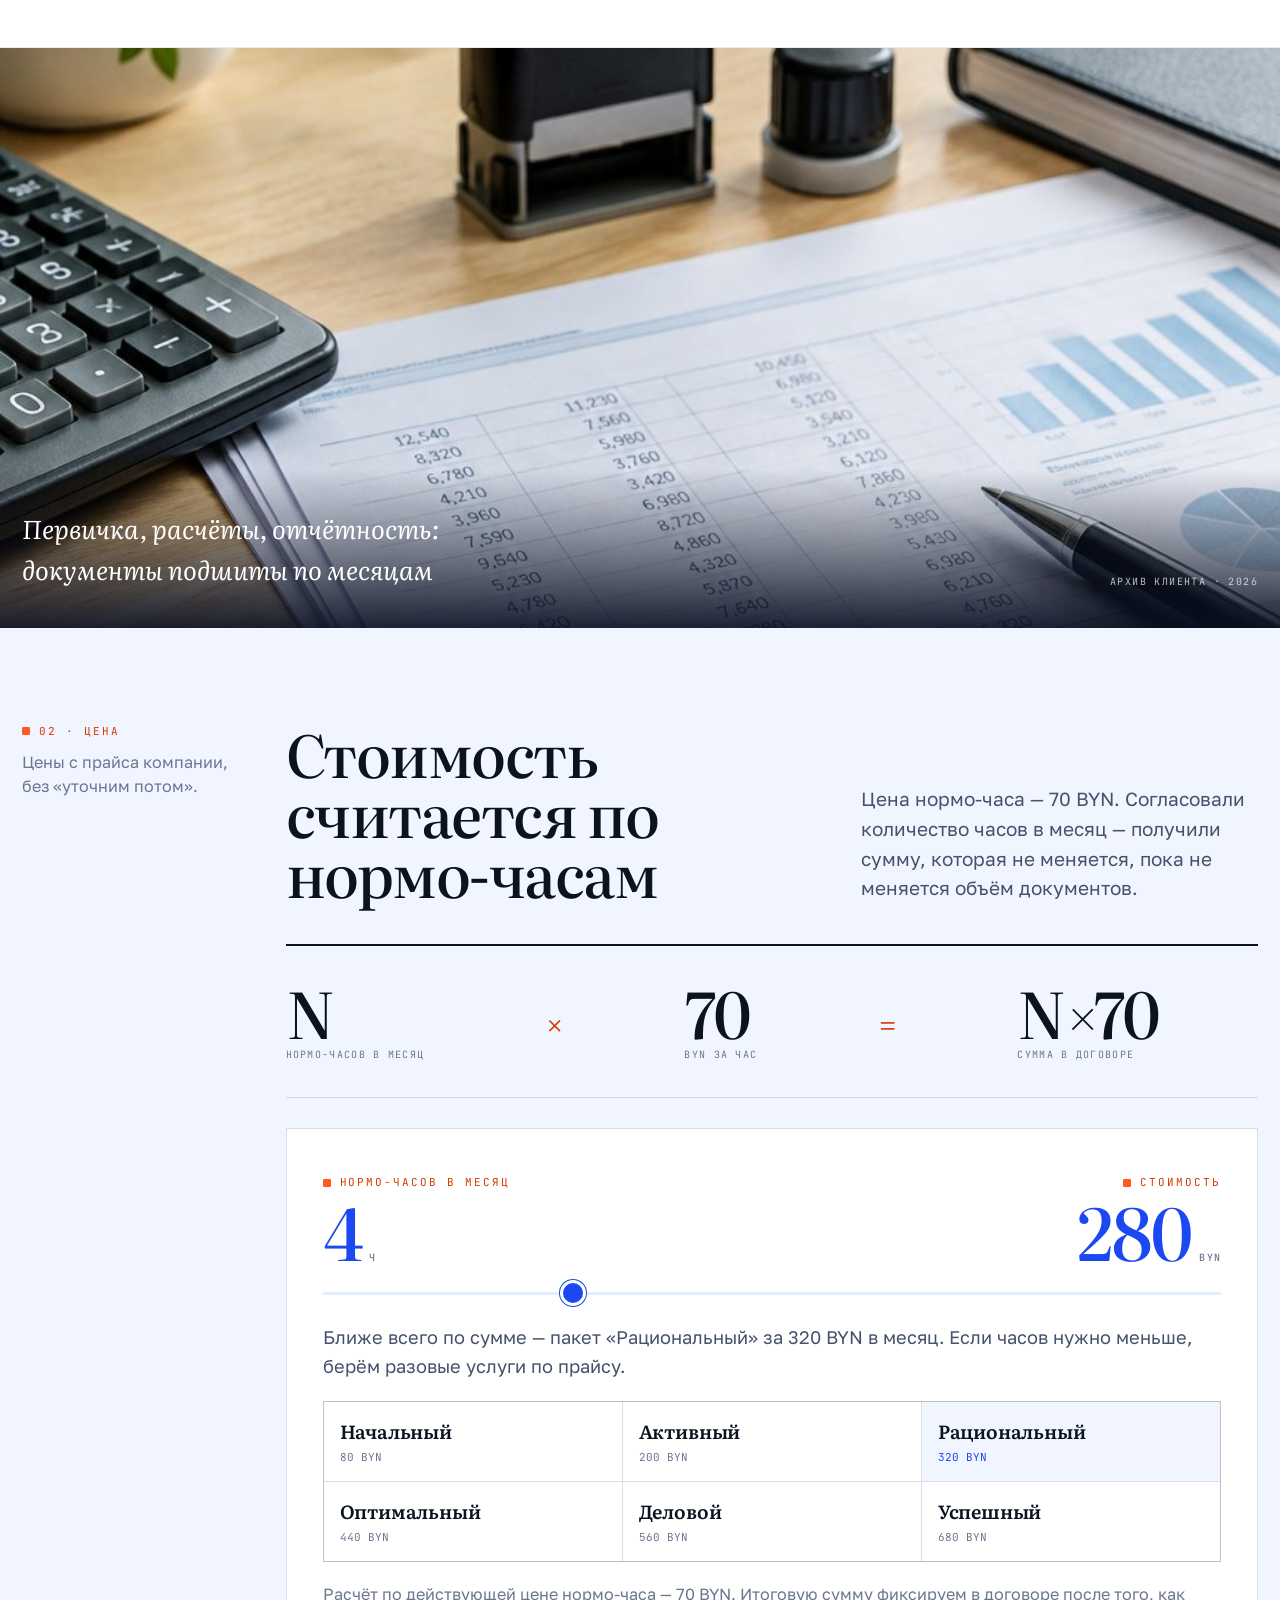
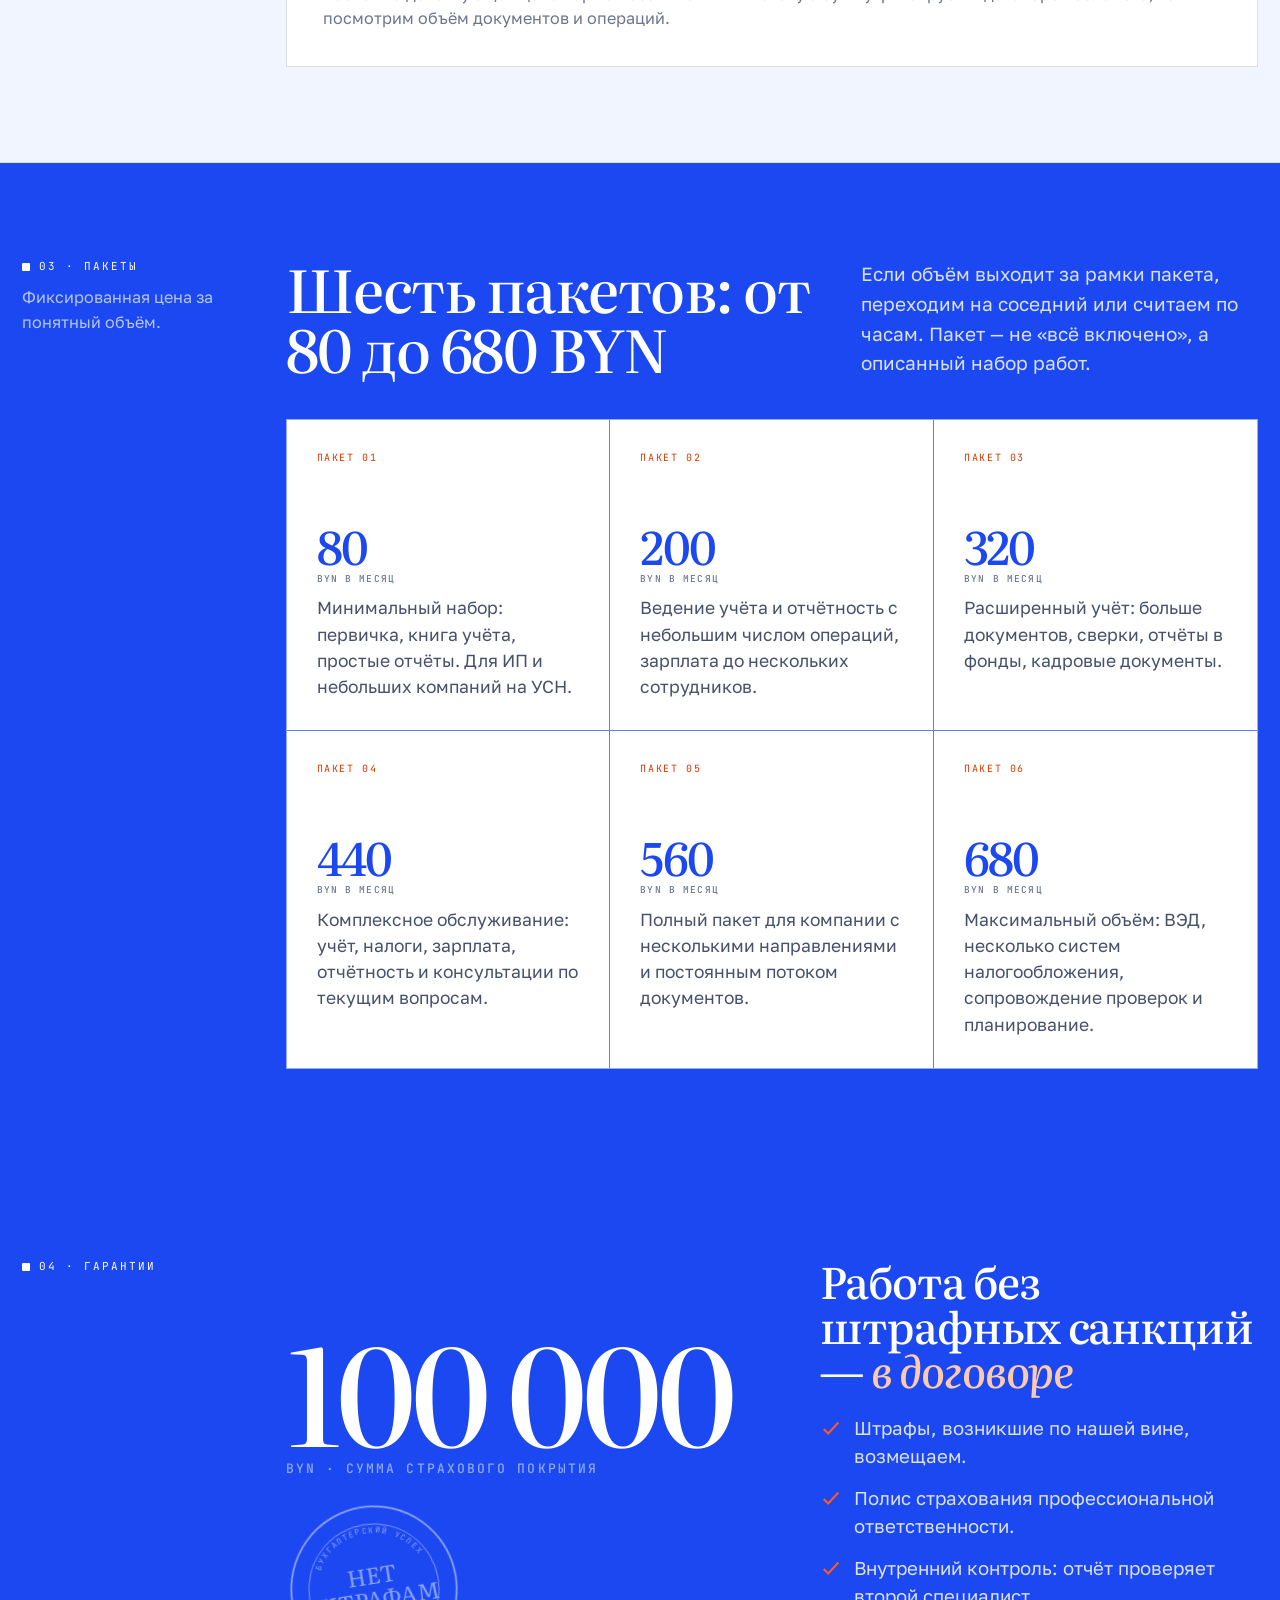
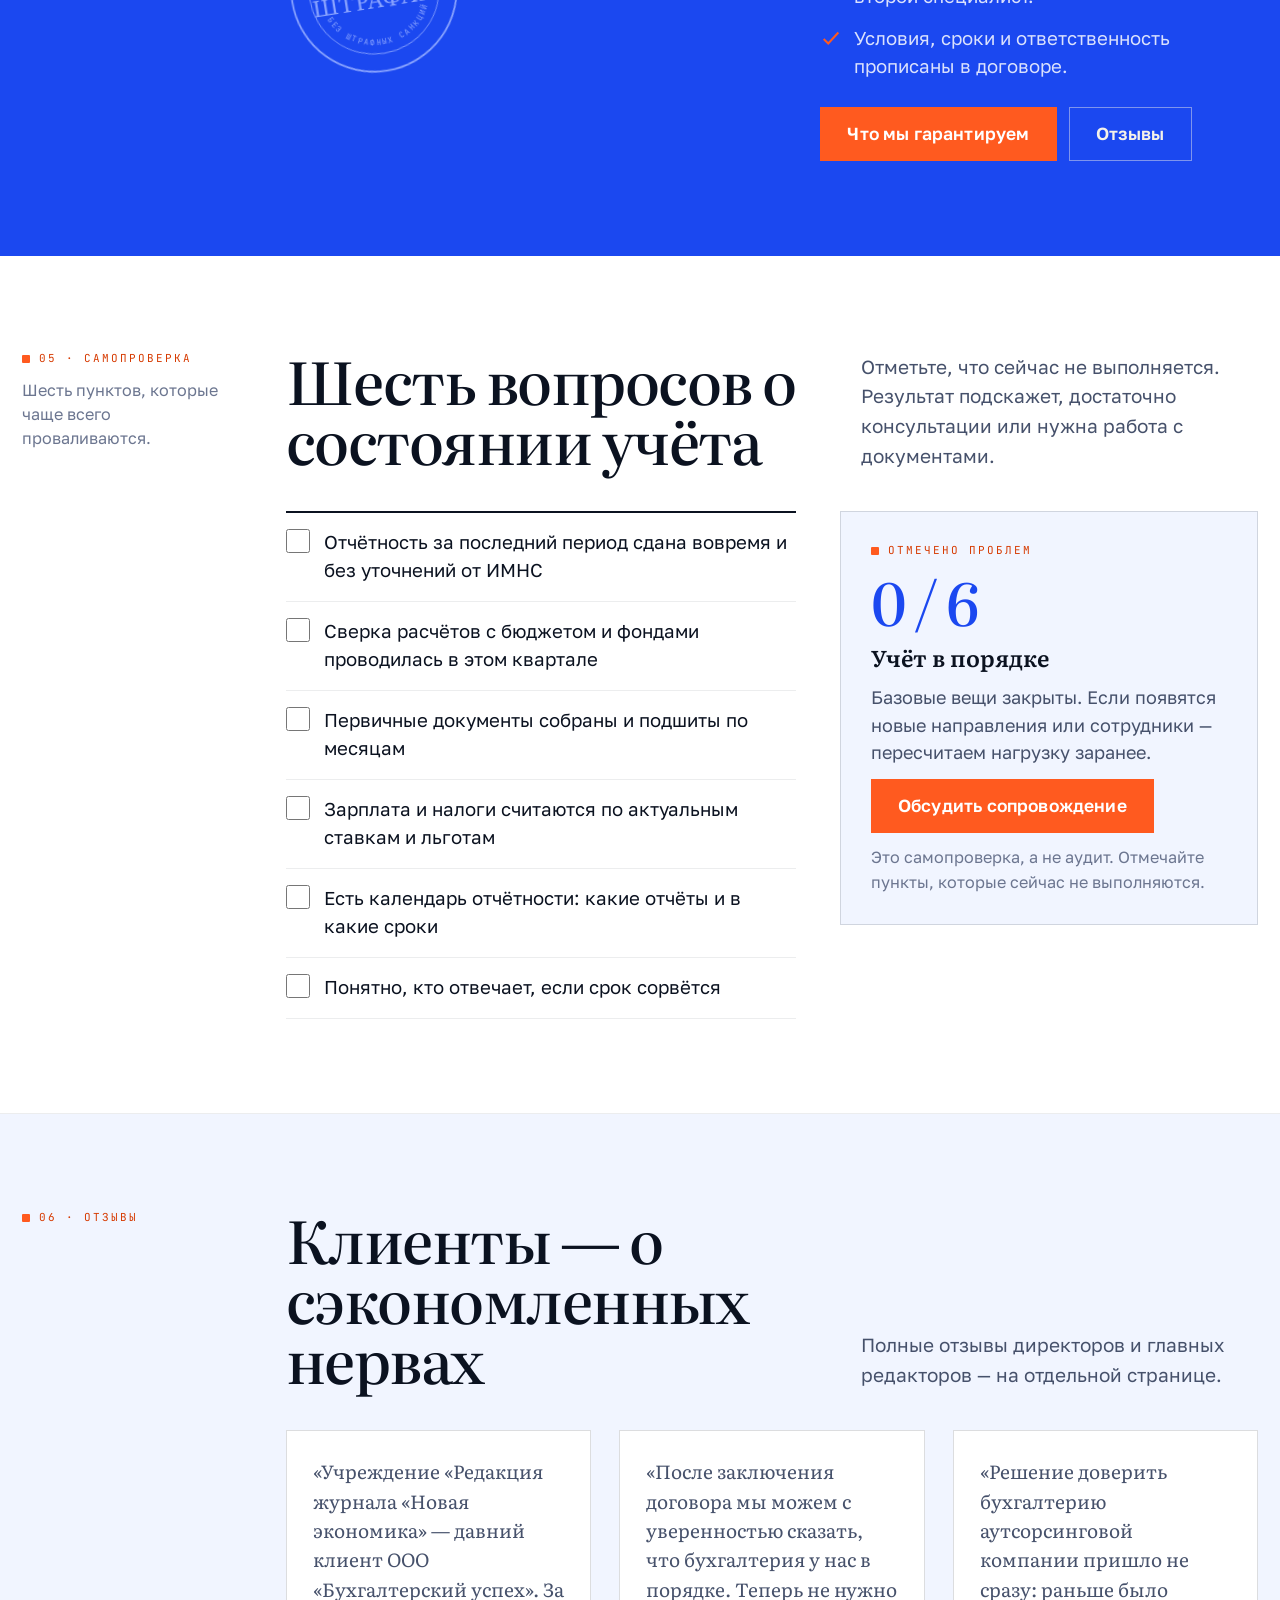
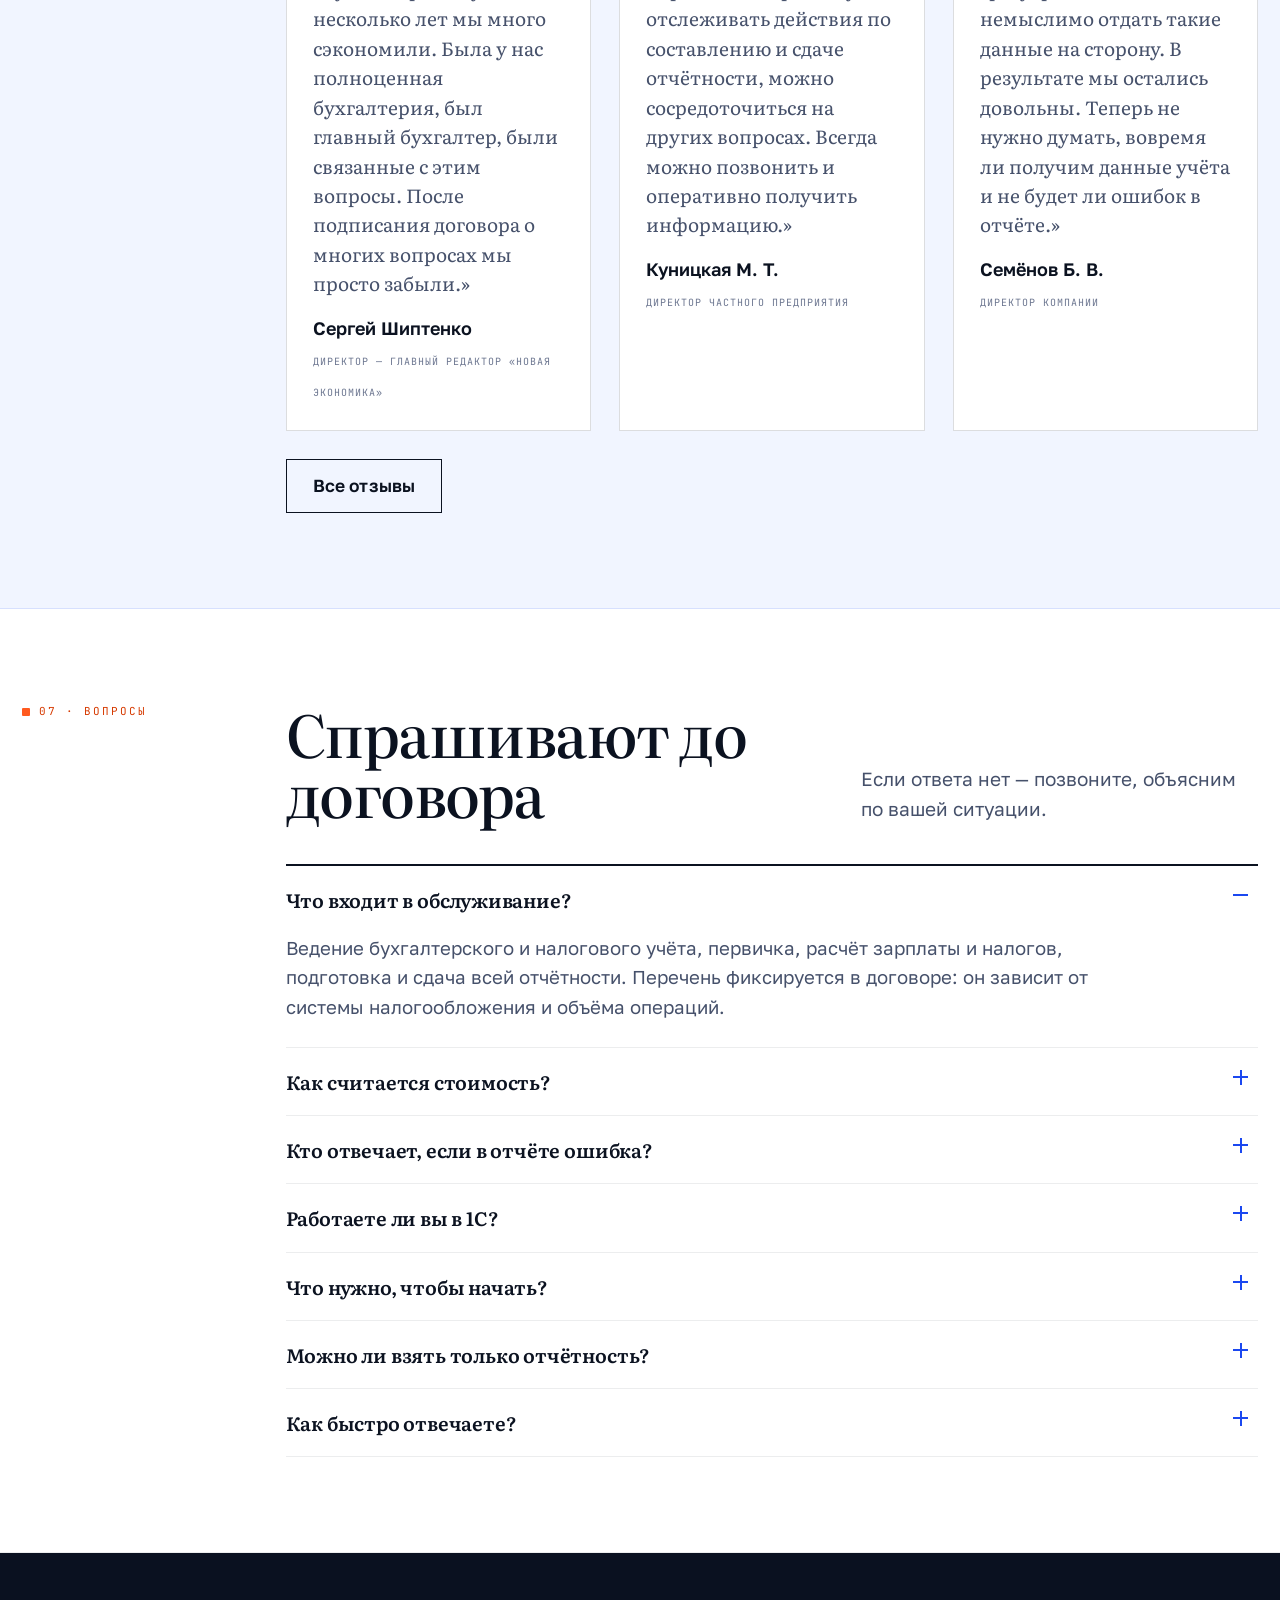
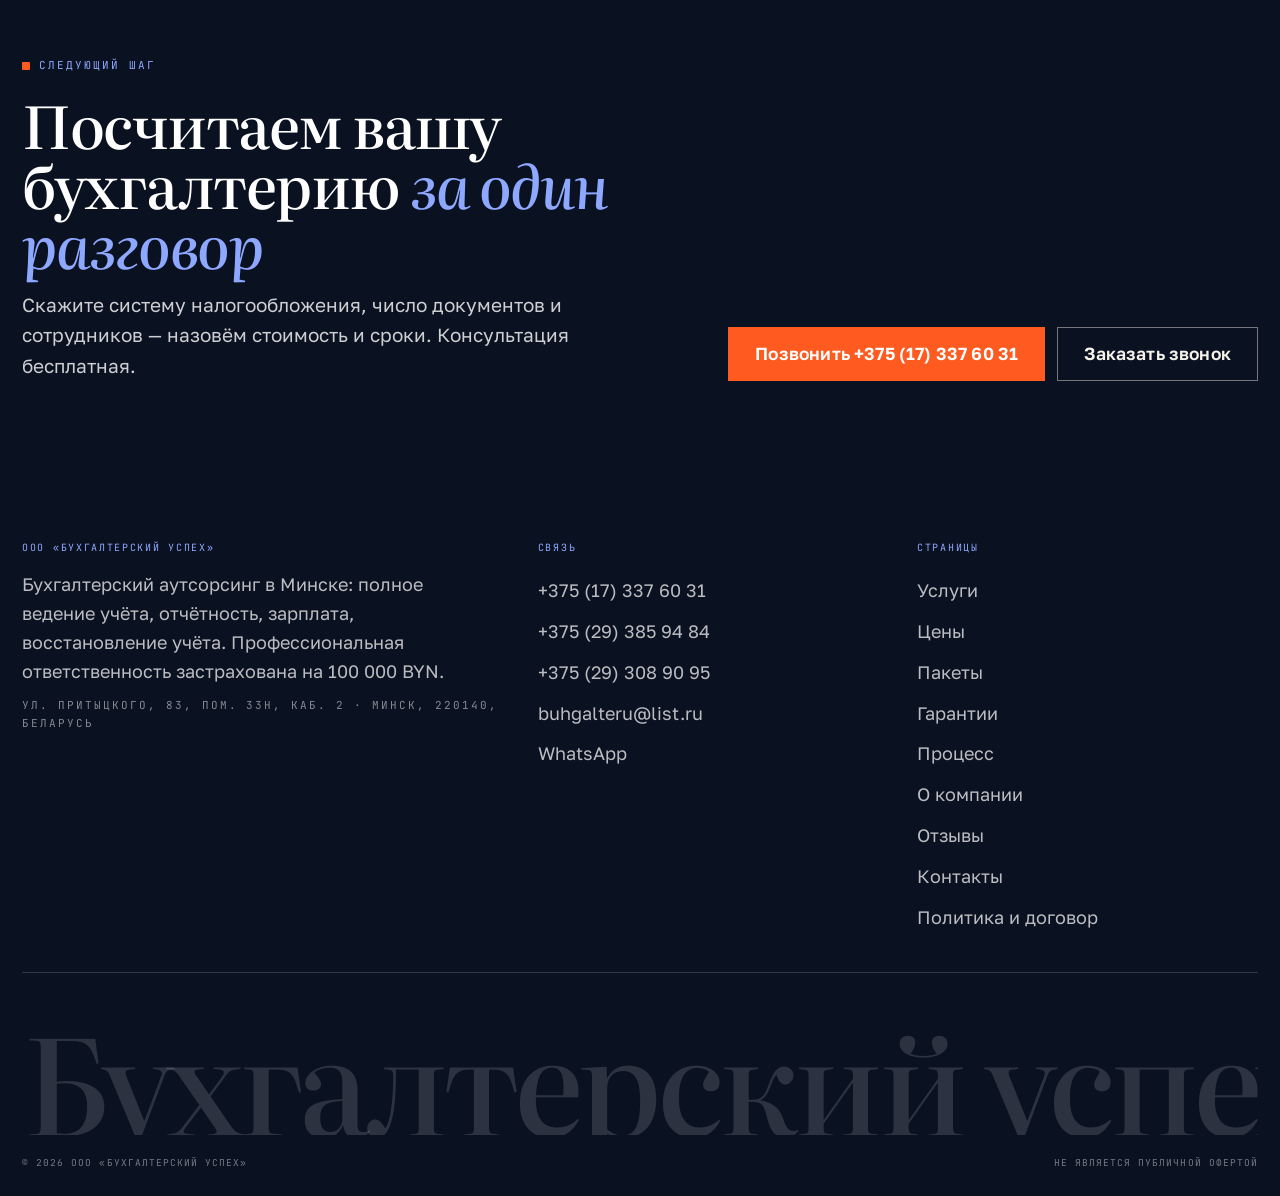
==== commit a791d093: "Убрано скрытие контента анимацией: блоки больше не могут остаться белыми; появление только у героя н" ====
--- a/index.html
+++ b/index.html
@@ -16,7 +16,6 @@
 --f-d:'Literata',Georgia,serif;--f-t:'Golos Text',system-ui,sans-serif;--f-m:'JetBrains Mono',monospace}
 *{box-sizing:border-box}
 html{-webkit-text-size-adjust:100%;font-size:19px;overflow-x:clip}
-html.js .rv{opacity:0;transform:translateY(18px)}
 body{margin:0;background:var(--bg);color:var(--ink);font-family:var(--f-t);font-size:19px;line-height:1.6;
 -webkit-font-smoothing:antialiased;overflow-x:hidden}
 body.is-locked{overflow:hidden}
--- a/assets/css/site.v3.css
+++ b/assets/css/site.v3.css
@@ -8,7 +8,6 @@
 --f-d:'Literata',Georgia,serif;--f-t:'Golos Text',system-ui,sans-serif;--f-m:'JetBrains Mono',monospace}
 *{box-sizing:border-box}
 html{-webkit-text-size-adjust:100%;font-size:19px;overflow-x:clip}
-html.js .rv{opacity:0;transform:translateY(18px)}
 body{margin:0;background:var(--bg);color:var(--ink);font-family:var(--f-t);font-size:19px;line-height:1.6;
 -webkit-font-smoothing:antialiased;overflow-x:hidden}
 body.is-locked{overflow:hidden}
@@ -306,6 +305,10 @@
 .dl[aria-current]{color:var(--blue)}
 .drawer .btn{margin-top:20px;width:100%}
 .drawer .btn+.btn{margin-top:10px}
-@media (prefers-reduced-motion: reduce){html.js .rv{opacity:1;transform:none}}
+@media (prefers-reduced-motion: no-preference){
+.hero .kick,.hero h1,.hero__lead,.hero__cta,.hero__figs{animation:rise .78s cubic-bezier(.2,.7,.2,1) both}
+.hero h1{animation-delay:.06s}.hero__lead{animation-delay:.12s}.hero__cta{animation-delay:.18s}.hero__figs{animation-delay:.24s}}
+@keyframes rise{from{opacity:0;transform:translateY(16px)}to{opacity:1;transform:none}}
+@media (prefers-reduced-motion: reduce){.hero .kick,.hero h1,.hero__lead,.hero__cta,.hero__figs{animation:none}}
 
 @media (max-width:760px){.cols2{grid-template-columns:minmax(0,1fr)!important}}
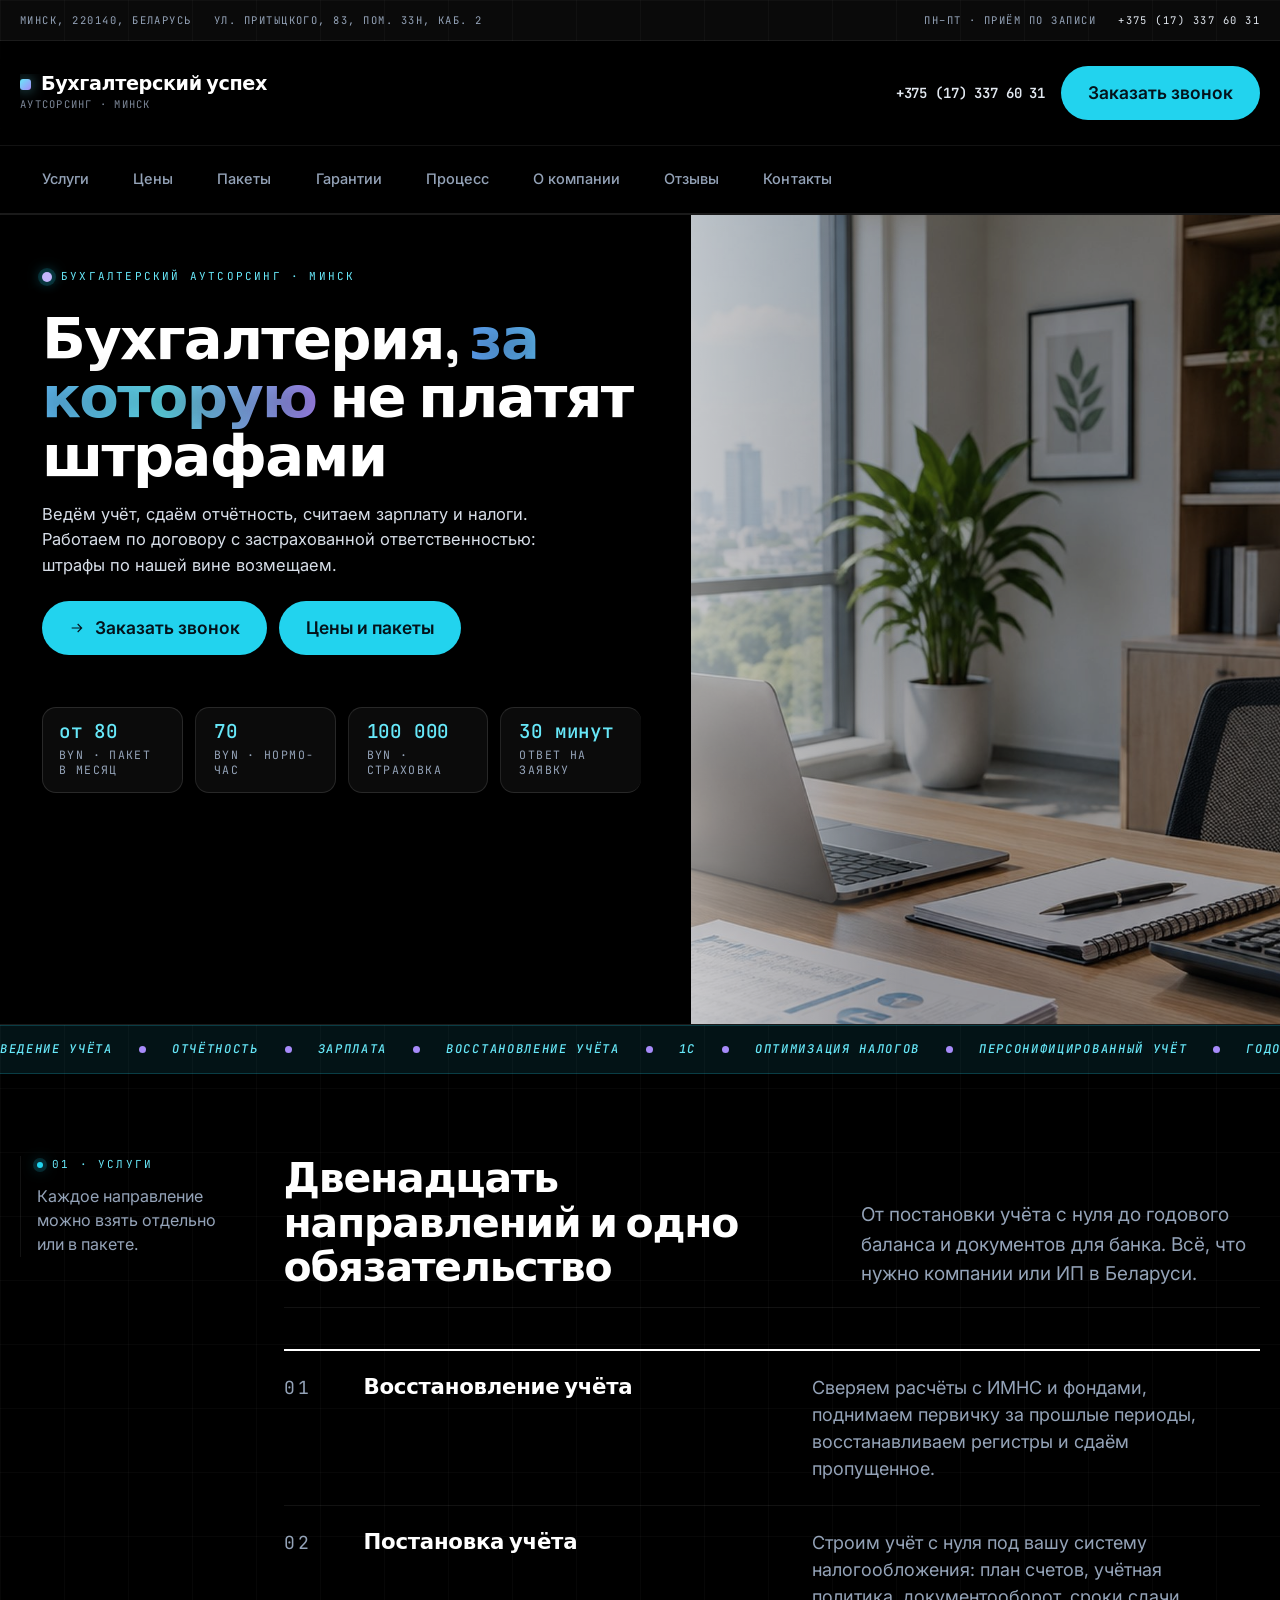
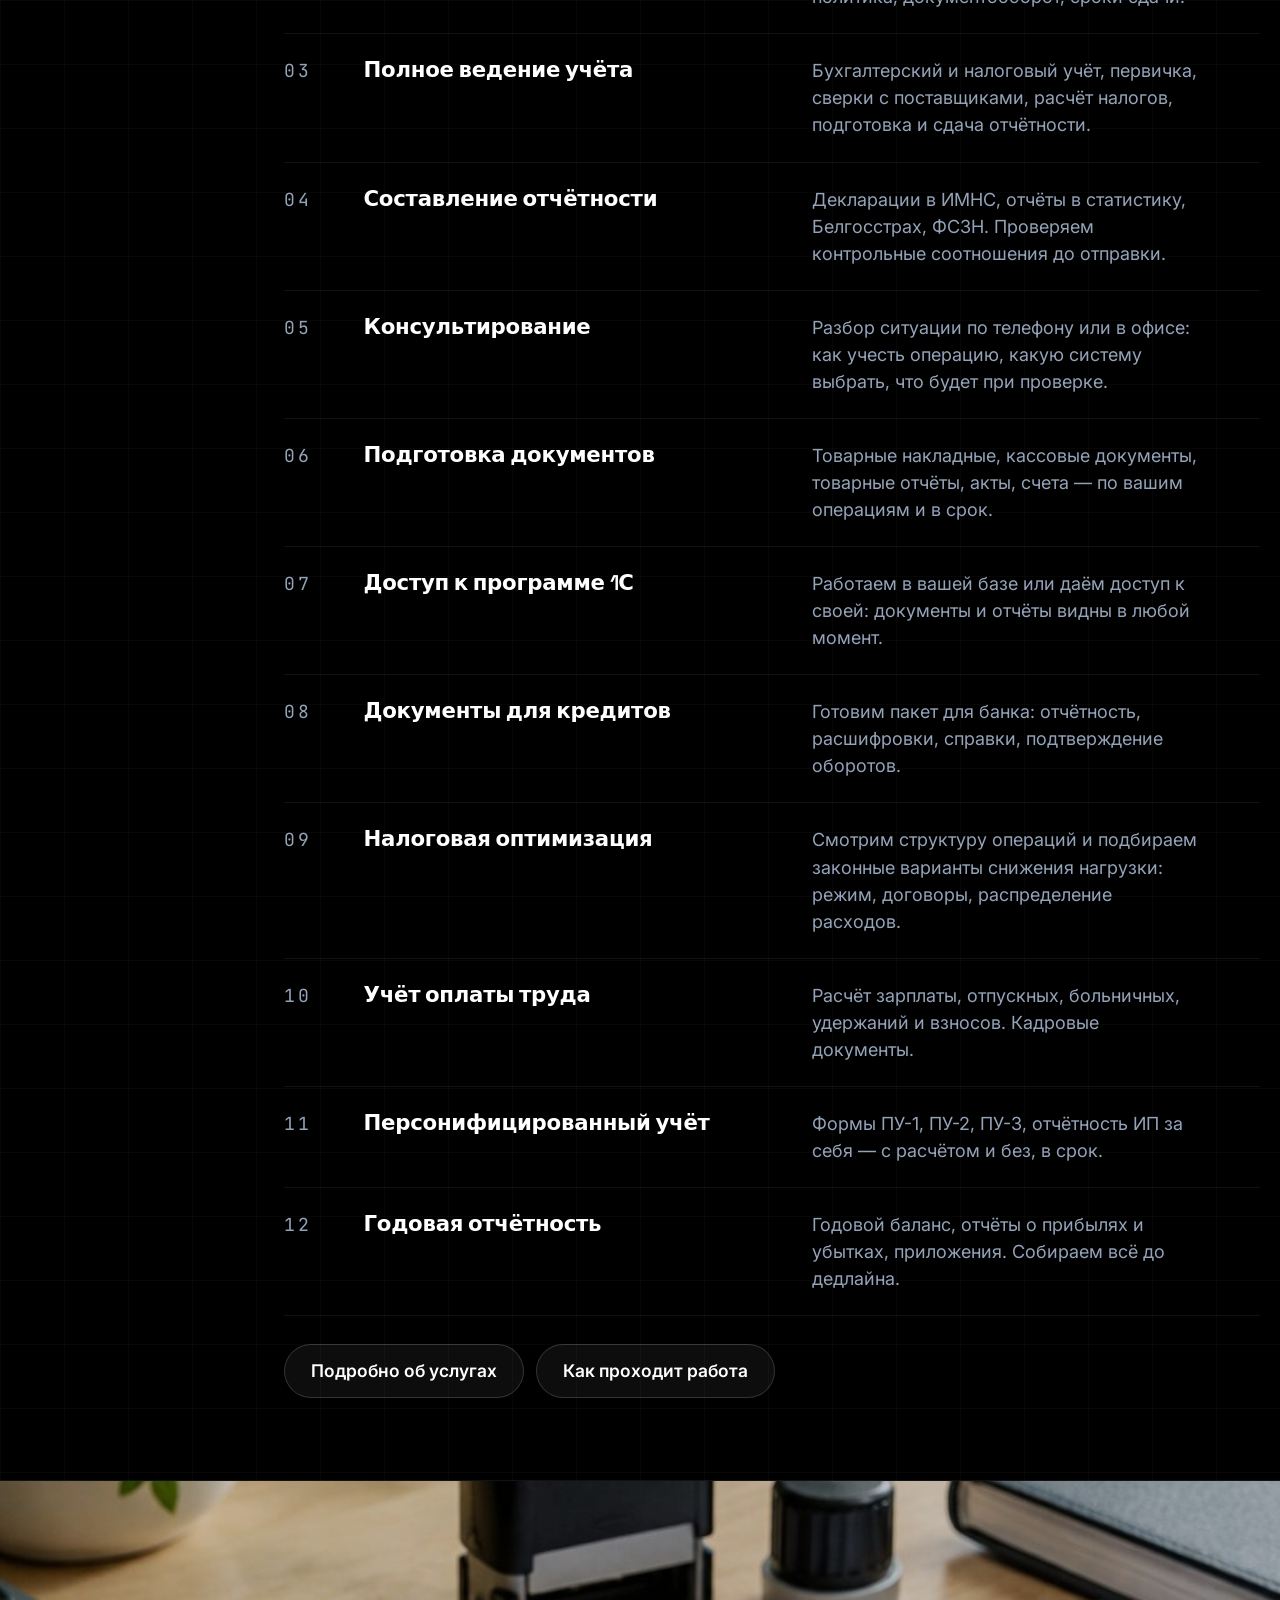
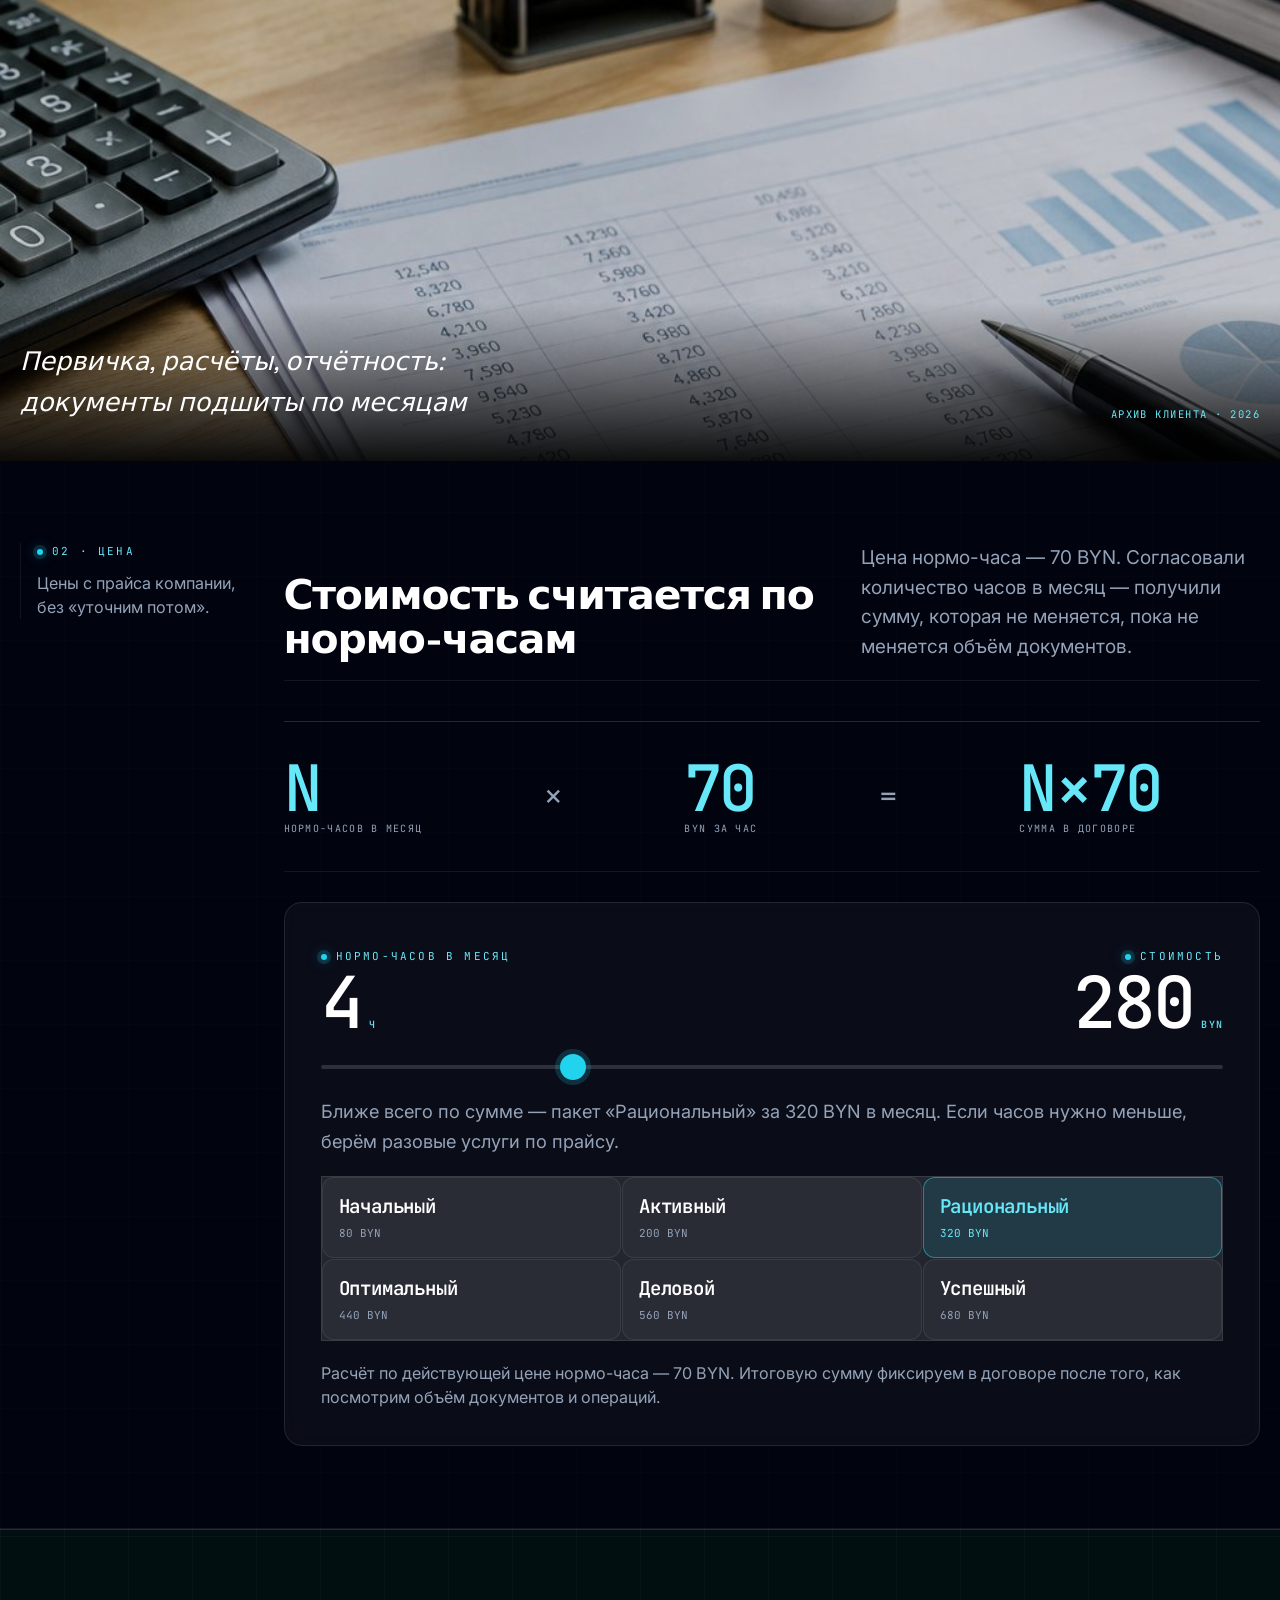
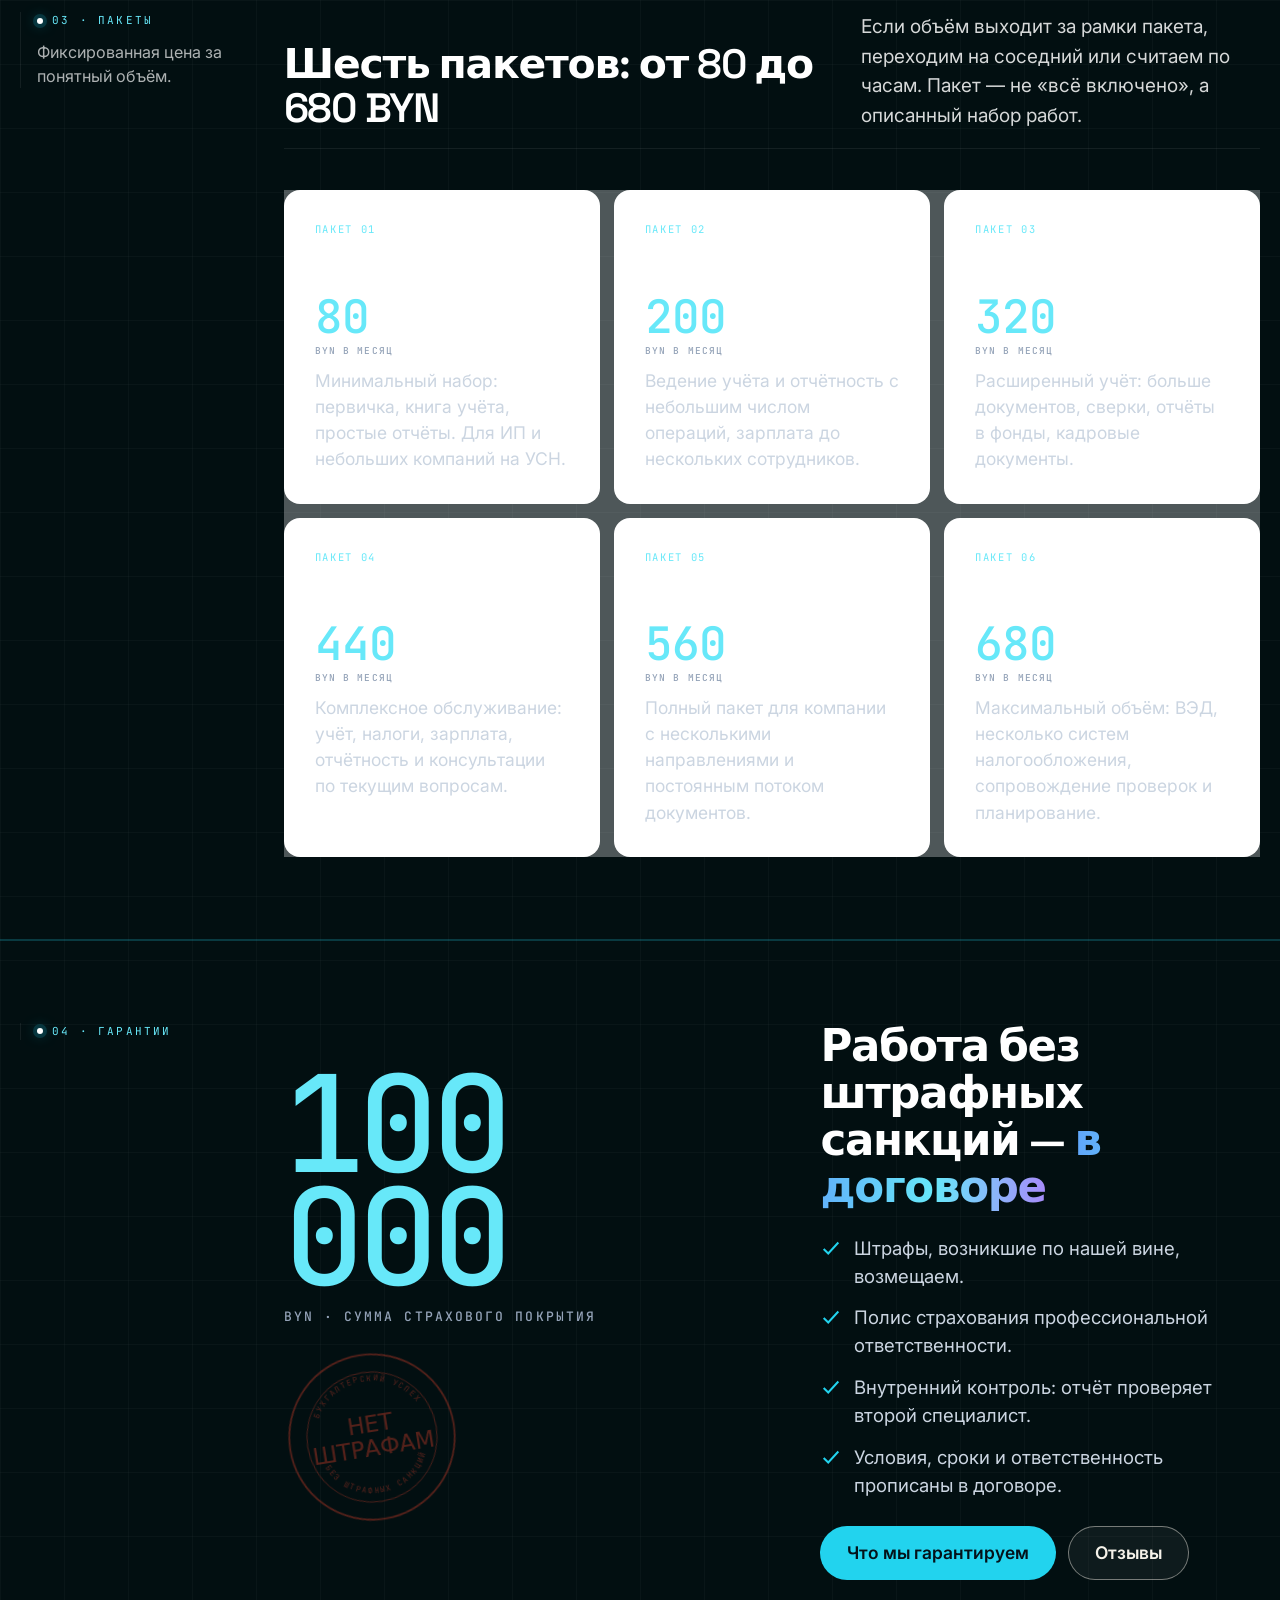
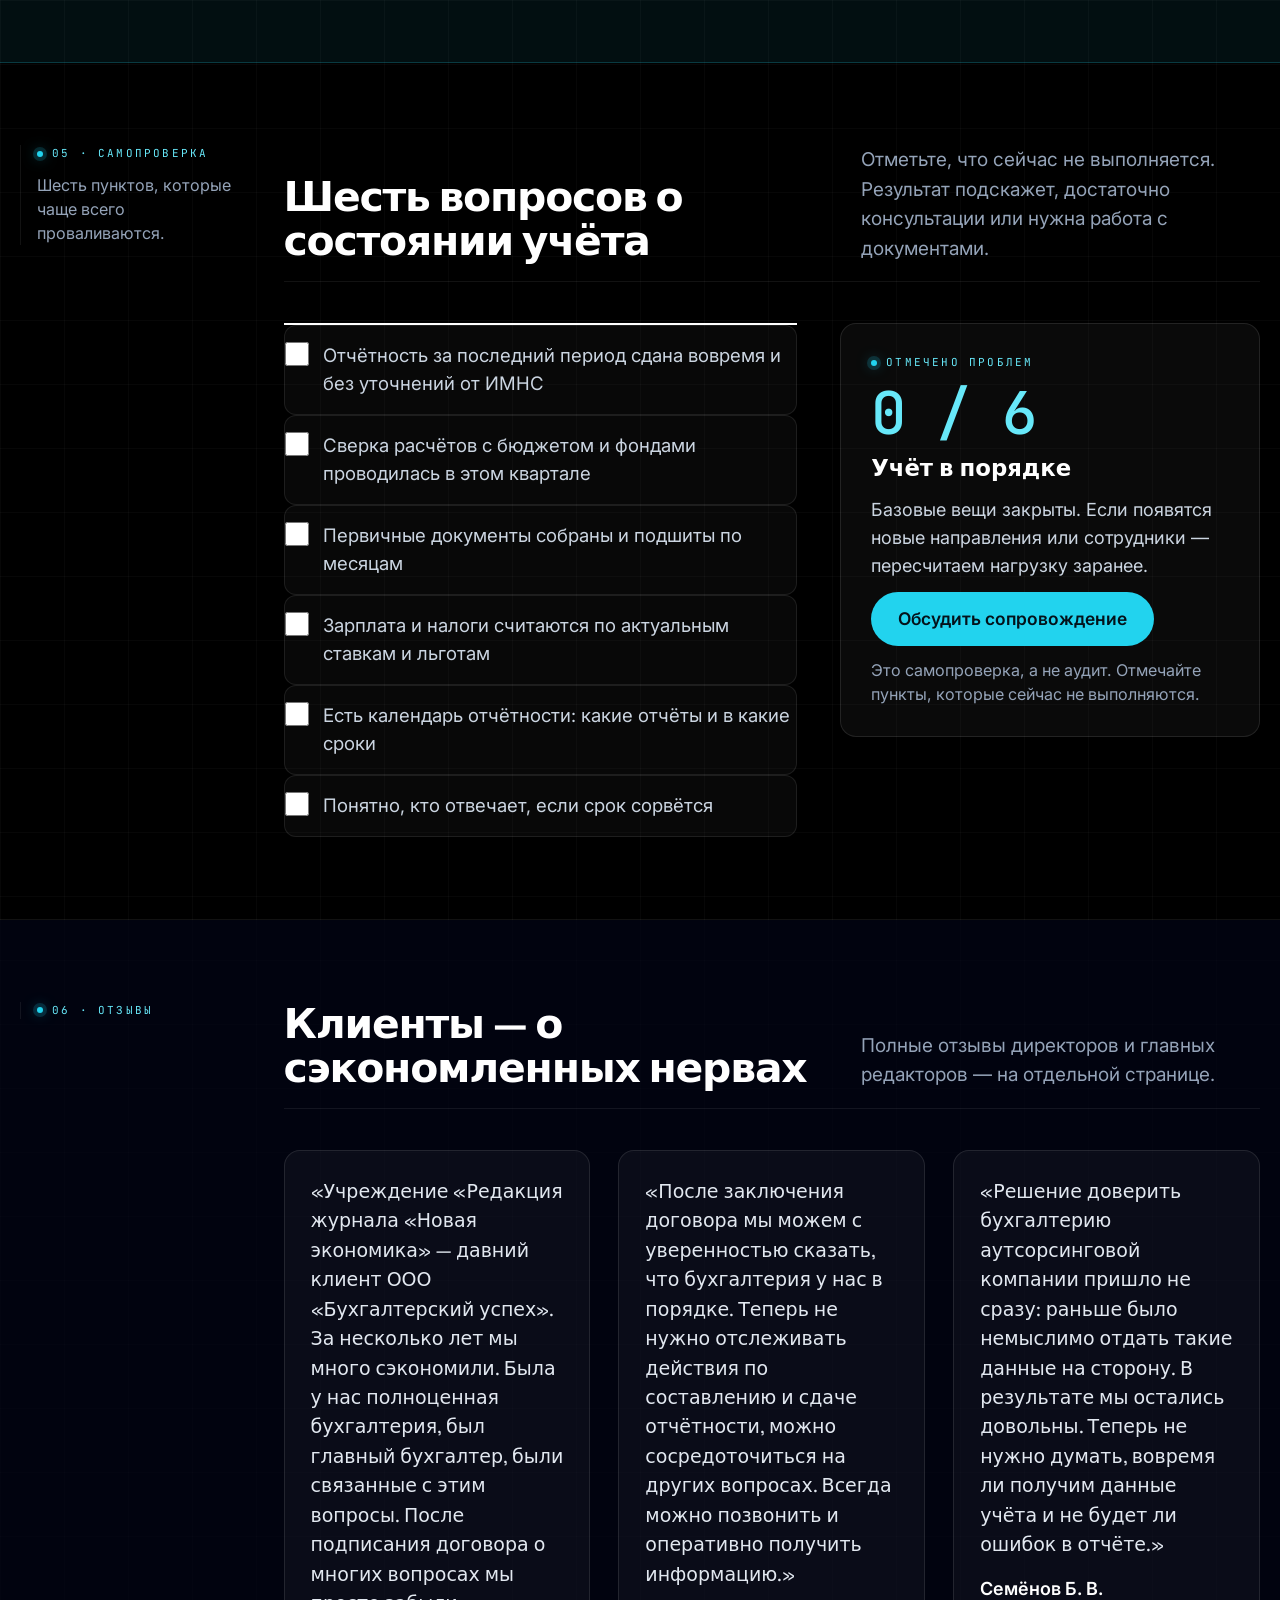
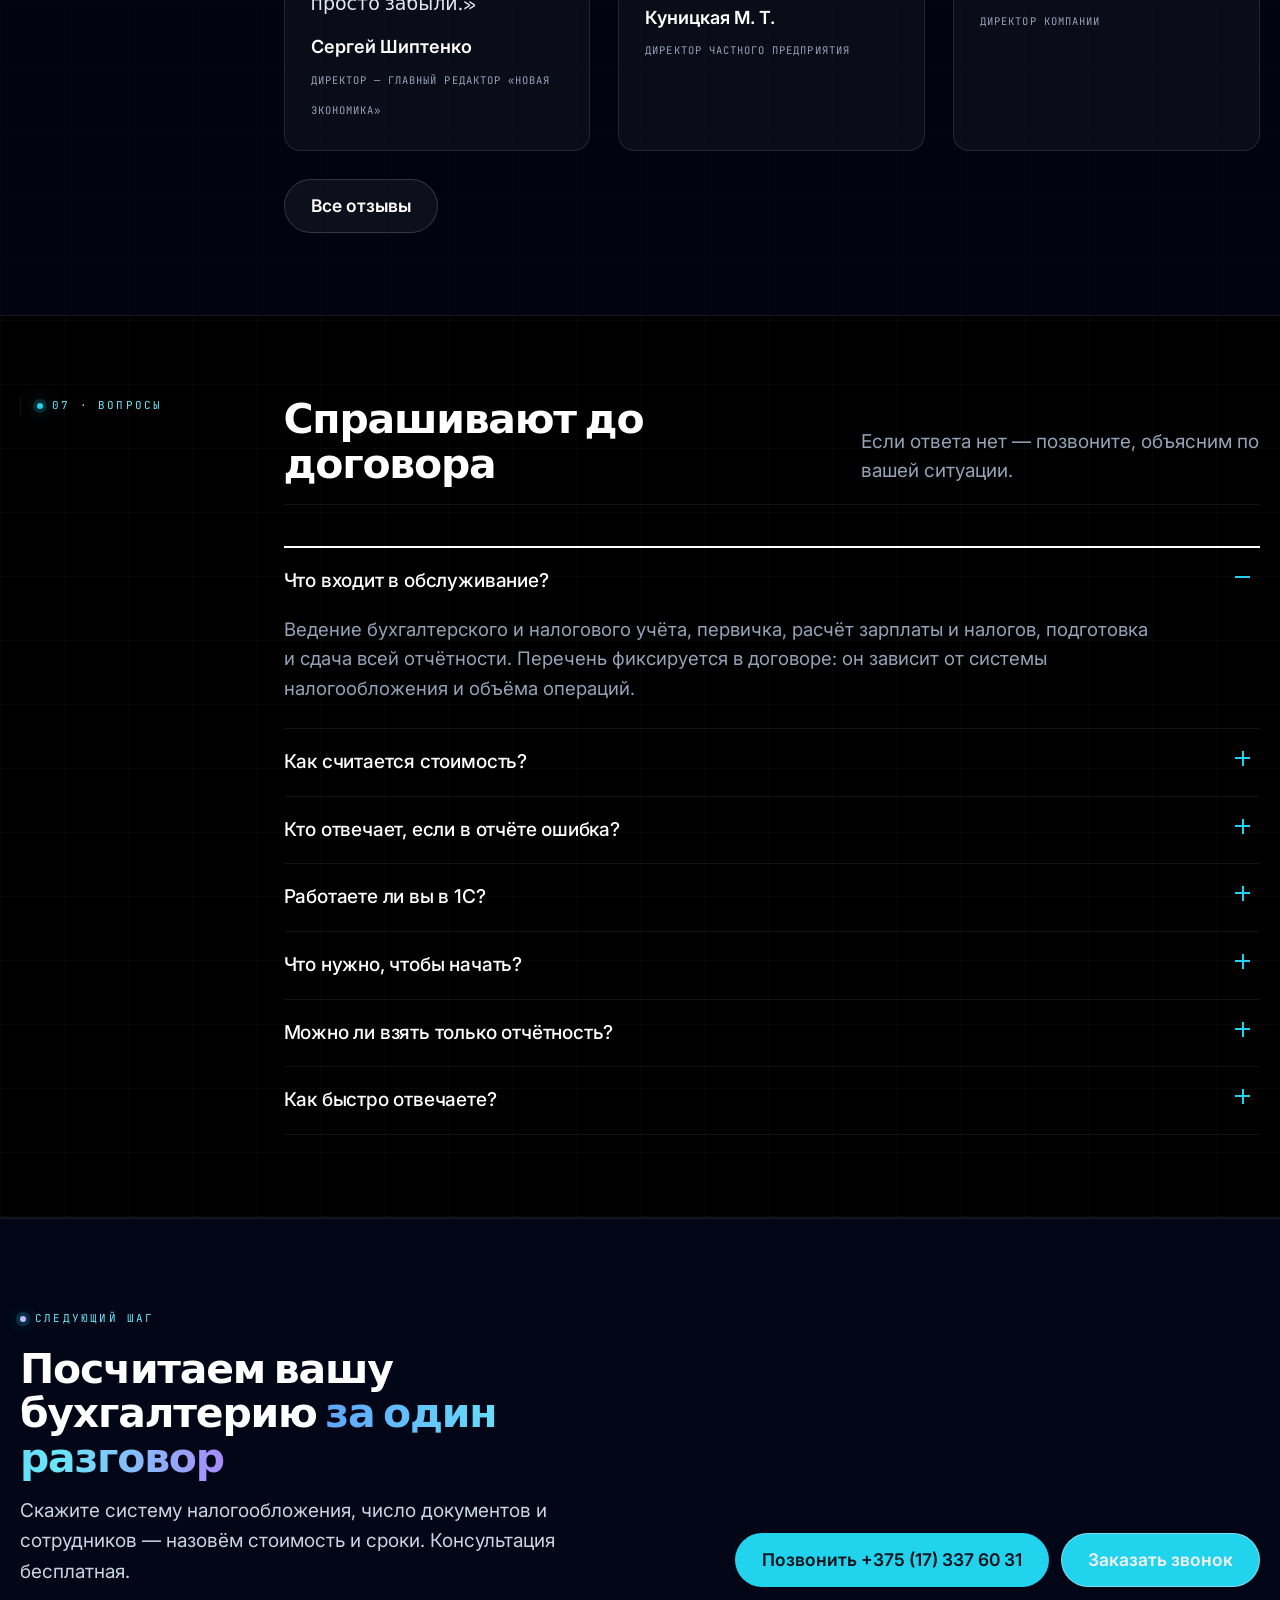
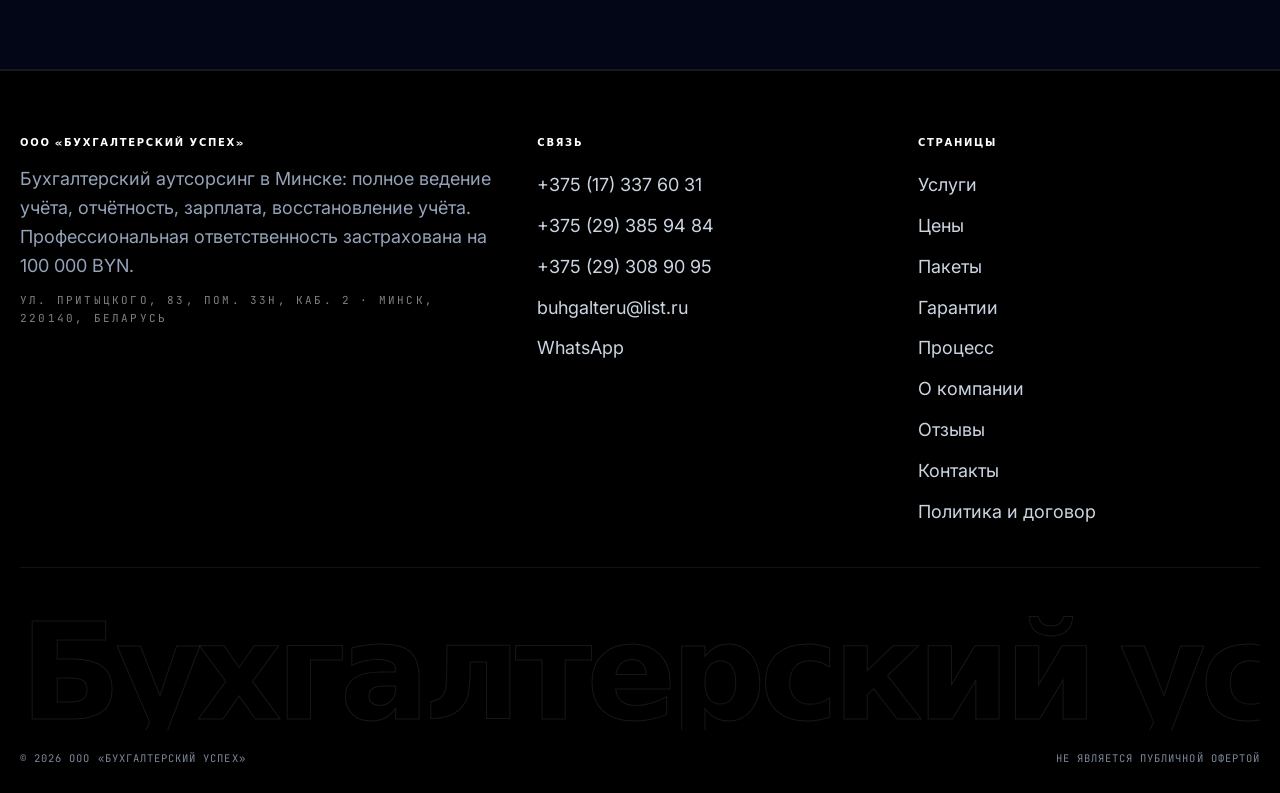
==== commit ced7f6af: "Редизайн в языке fastai.by: чёрный холст, неоновый циан, градиентные заголовки, Space Grotesk, стекл" ====
--- a/index.html
+++ b/index.html
@@ -5,107 +5,37 @@
 <meta property="og:type" content="website"><meta property="og:locale" content="ru_BY">
 <link rel="icon" href="assets/img/favicon.svg" type="image/svg+xml">
 <link rel="preconnect" href="https://fonts.googleapis.com"><link rel="preconnect" href="https://fonts.gstatic.com" crossorigin>
-<link href="https://fonts.googleapis.com/css2?family=Literata:ital,opsz,wght@0,7..72,400;0,7..72,500;0,7..72,600;1,7..72,400;1,7..72,500&family=Golos+Text:wght@400;500;600;700&family=JetBrains+Mono:wght@400;500&display=swap" rel="stylesheet">
+<link href="https://fonts.googleapis.com/css2?family=Space+Grotesk:wght@400;500;600;700&family=Inter:wght@400;500;600&family=JetBrains+Mono:wght@400;500&display=swap" rel="stylesheet">
 <style>
-:root{
---bg:#FFFFFF;--bg2:#F1F5FF;--bg3:#E4ECFF;
---ink:#0B1220;--ink2:#46516B;--muted:#6C7690;
---line:rgba(11,18,32,.14);--line2:rgba(11,18,32,.075);
---deep:#0A1120;--blue:#1B48F0;--blue-d:#1233B8;--blue-l:#8FA8FF;
---or:#D63A00;--or-b:#FF5A1F;
---f-d:'Literata',Georgia,serif;--f-t:'Golos Text',system-ui,sans-serif;--f-m:'JetBrains Mono',monospace}
+:root{--bg:#000;--bg2:#05060A;--bg3:#0B1020;--ink:#fff;--ink2:#CBD5E1;--muted:#94A3B8;
+--line:rgba(255,255,255,.1);--line2:rgba(255,255,255,.07);--deep:#020617;
+--blue:#22D3EE;--blue-d:#06B6D4;--blue-l:#67E8F9;--or:#A78BFA;--or-b:#C4B5FD;
+--f-d:'Space Grotesk',system-ui,sans-serif;--f-t:'Inter',system-ui,sans-serif;--f-m:'JetBrains Mono',monospace}
 *{box-sizing:border-box}
-html{-webkit-text-size-adjust:100%;font-size:19px;overflow-x:clip}
-body{margin:0;background:var(--bg);color:var(--ink);font-family:var(--f-t);font-size:19px;line-height:1.6;
--webkit-font-smoothing:antialiased;overflow-x:hidden}
+html{-webkit-text-size-adjust:100%;font-size:18px;overflow-x:clip;background:#000}
+body{margin:0;background:#000;color:#fff;font-family:var(--f-t);font-size:clamp(16px,1.1vw,17px);line-height:1.65;
+-webkit-font-smoothing:antialiased;overflow-x:hidden;
+background-image:linear-gradient(rgba(255,255,255,.026) 1px,transparent 1px),
+linear-gradient(90deg,rgba(255,255,255,.026) 1px,transparent 1px);background-size:64px 64px}
 body.is-locked{overflow:hidden}
 img{max-width:100%;display:block}
-a{color:inherit;text-decoration:none}
-p{margin:0}
-.wrap{width:min(1360px,100% - 44px);margin-inline:auto}
-.mono,.kick{font-family:var(--f-m);font-size:11px;letter-spacing:.18em;text-transform:uppercase;color:var(--muted)}
-.kick{display:inline-flex;align-items:center;gap:9px;color:var(--or)}
-.kick::before{content:"";width:8px;height:8px;background:var(--or-b);flex:none;border-radius:1px}
-h1,h2,h3{font-family:var(--f-d);font-weight:500;margin:0;letter-spacing:-.025em;line-height:1.03;overflow-wrap:break-word}
-h1{font-size:clamp(2.5rem,7vw,6.2rem);line-height:.96}
-h2{font-size:clamp(2rem,4.6vw,3.7rem);line-height:1.02}
-h3{font-size:clamp(1.12rem,1.7vw,1.44rem);line-height:1.24;font-weight:600}
-em{font-style:italic;color:var(--blue)}
-.topbar{background:var(--blue);color:rgba(255,255,255,.82);font-family:var(--f-m);font-size:10px;letter-spacing:.15em;text-transform:uppercase}
-.topbar__in{display:flex;align-items:center;gap:22px;min-height:40px;min-width:0}
-.topbar a{color:#fff}
-.topbar a:hover{text-decoration:underline}
-.topbar__sp{flex:1}
-@media (max-width:900px){.topbar{display:none}}
-.hdr{position:sticky;top:0;z-index:60;background:#fff;border-bottom:1px solid var(--line)}
-.hdr__in{display:flex;align-items:center;gap:18px;min-height:104px;min-width:0}
-.logo{display:flex;flex-direction:column;gap:3px;min-width:0;flex:0 1 auto;overflow:hidden}
-.logo b{font-family:var(--f-d);font-weight:600;font-size:1.42rem;line-height:1;letter-spacing:-.035em;white-space:nowrap}
-.logo span{font-family:var(--f-m);font-size:10px;letter-spacing:.2em;text-transform:uppercase;color:var(--blue)}
-.hdr__sp{flex:1;min-width:6px}
-.hdr__act{display:flex;align-items:center;gap:16px;flex:none}
-.hdr__tel{font-family:var(--f-t);font-weight:600;font-size:1.02rem;letter-spacing:-.01em;white-space:nowrap}
-.hdr__tel:hover{color:var(--blue)}
-.btn{display:inline-flex;align-items:center;justify-content:center;gap:10px;min-height:54px;padding:0 26px;
-background:var(--blue);color:#fff;font-family:var(--f-t);font-weight:600;font-size:.92rem;letter-spacing:.01em;
-border:1px solid var(--blue);transition:background .2s,border-color .2s,color .2s,transform .2s;cursor:pointer}
-.btn:hover{background:var(--or);border-color:var(--or);color:#fff}
-.btn--acc{background:var(--or-b);border-color:var(--or-b);color:#fff}
-.btn--acc:hover{background:var(--ink);border-color:var(--ink)}
-.btn--line{background:transparent;color:var(--ink);border-color:var(--ink)}
-.btn--line:hover{background:var(--ink);color:#fff}
-.btn--ghost{background:#fff;color:var(--ink);border-color:#fff}
-.btn--ghost:hover{background:var(--or-b);border-color:var(--or-b);color:#fff}
-.btn svg{width:16px;height:16px;stroke:currentColor;fill:none;stroke-width:1.7;flex:none}
-.burger{display:none;flex-direction:column;justify-content:center;gap:6px;width:52px;height:52px;border:1px solid var(--line);
-background:#fff;padding:0 13px;cursor:pointer;flex:none}
-.burger span{display:block;height:2px;background:var(--ink)}
-@media (max-width:1180px){.hdr__tel{display:none}.hdr__act .btn{display:none}.burger{display:flex}}
-@media (max-width:620px){.logo b{font-size:1.06rem;white-space:normal;line-height:1.1}.logo span{display:none}
-.hdr__in{min-height:82px;gap:10px}}
-.strip{border-top:1px solid var(--line2);background:#fff}
-.strip__in{display:flex;align-items:stretch;overflow-x:auto;scrollbar-width:none;min-width:0}
-.strip__in::-webkit-scrollbar{display:none;height:0}
-.strip a{flex:none;font-family:var(--f-t);font-weight:600;font-size:15px;letter-spacing:.002em;color:var(--ink2);
-padding:21px 22px;white-space:nowrap;position:relative;transition:color .2s,background .2s}
-.strip a:hover{color:var(--ink);background:var(--bg2)}
-.strip a[aria-current]{color:var(--blue)}
-.strip a[aria-current]::after{content:"";position:absolute;left:22px;right:22px;bottom:0;height:3px;background:var(--blue)}
-@media (max-width:620px){.strip a{font-size:13.5px;padding:17px 16px}.strip a[aria-current]::after{left:15px;right:15px}}
-.hero{position:relative;min-height:clamp(640px,90vh,920px);display:flex;align-items:flex-end;overflow:hidden;background:var(--deep);color:#fff}
-.hero__bg{position:absolute;inset:0}
-.hero__bg img{width:100%;height:100%;object-fit:cover}
-.hero::after{content:"";position:absolute;inset:0;background:
-linear-gradient(92deg,rgba(8,14,32,.94) 0%,rgba(8,14,32,.74) 44%,rgba(8,14,32,.06) 100%),
-linear-gradient(0deg,rgba(8,14,32,.8),rgba(8,14,32,0) 48%)}
-.hero__in{position:relative;z-index:2;width:100%;padding-block:clamp(40px,6vw,84px)}
-.hero .kick{color:#fff}
-.hero .kick::before{background:var(--or-b);width:10px;height:10px}
-.hero h1{max-width:15ch;margin-top:20px;color:#fff}
-.hero h1 em{color:var(--blue-l)}
-.hero__lead{margin-top:20px;max-width:46ch;color:rgba(255,255,255,.86);font-size:1.06rem;line-height:1.55}
-.hero__cta{display:flex;flex-wrap:wrap;gap:12px;margin-top:32px}
-.hero .btn--line{background:transparent;border-color:rgba(255,255,255,.55);color:#fff}
-.hero .btn--line:hover{background:#fff;border-color:#fff;color:var(--ink)}
-.hero__figs{display:grid;grid-template-columns:repeat(4,minmax(0,1fr));gap:0;margin-top:clamp(34px,5vw,60px);
-border-top:1px solid rgba(255,255,255,.28)}
-.hero__figs div{padding:18px 18px 0 0;border-right:1px solid rgba(255,255,255,.16);min-width:0}
-.hero__figs div:last-child{border-right:0}
-.hero__figs b{display:block;font-family:var(--f-d);font-weight:500;font-size:clamp(1.4rem,2.5vw,2.15rem);
-letter-spacing:-.03em;line-height:1;color:#fff;margin-bottom:6px}
-.hero__figs span{font-family:var(--f-m);font-size:9.5px;letter-spacing:.12em;text-transform:uppercase;color:rgba(255,255,255,.7)}
-@media (max-width:820px){.hero__figs{grid-template-columns:repeat(2,minmax(0,1fr))}
-.hero__figs div{padding:14px 12px 12px 0}.hero__figs div:nth-child(2n){border-right:0}
-.hero__figs div:nth-child(n+3){border-top:1px solid rgba(255,255,255,.16)}}
-.fbar{display:none;position:fixed;left:0;right:0;bottom:0;z-index:70;gap:3px;padding:6px 7px;
-background:var(--deep);backdrop-filter:blur(10px)}
-.fbar a{flex:1;display:flex;align-items:center;justify-content:center;gap:6px;padding:12px 3px;color:#fff;
-font-family:var(--f-t);font-weight:600;font-size:11px;letter-spacing:.02em;border:1px solid rgba(255,255,255,.2)}
-.fbar a:first-child{background:var(--blue);border-color:var(--blue)}
-.fbar svg{width:15px;height:15px;stroke:currentColor;fill:none;stroke-width:1.8}
-@media (max-width:1180px){.fbar{display:flex}body{padding-bottom:60px}}
+a{color:inherit;text-decoration:none}p{margin:0}
+h1,h2,h3{font-family:var(--f-d);font-weight:600;margin:0;letter-spacing:-.03em;line-height:1.06;color:#fff;overflow-wrap:break-word}
+h1{font-size:clamp(2.2rem,5vw,3.85rem);line-height:1.02}
+h2{font-size:clamp(1.8rem,3.2vw,2.85rem)}
+h3{font-size:clamp(1.02rem,1.4vw,1.2rem);line-height:1.3;letter-spacing:-.01em}
+h1 em,h2 em{font-style:normal;background:linear-gradient(90deg,#60A5FA,#67E8F9 55%,#A78BFA);-webkit-background-clip:text;background-clip:text;color:transparent}
+.hdr{background:rgba(0,0,0,.72);backdrop-filter:blur(18px);-webkit-backdrop-filter:blur(18px);border-bottom:1px solid var(--line)}
+.hdr__tel{color:#E2E8F0;font-family:var(--f-m);font-size:14px}
+.btn{border-radius:999px;border:0;background:#22D3EE;color:#04121A;font-weight:600}
+.btn--acc{background:#22D3EE;color:#04121A}
+.btn--line{background:rgba(255,255,255,.05);border:1px solid rgba(255,255,255,.16);color:#fff}
+.hero{position:relative;overflow:hidden;background:#000}
+.hero__bg img{object-position:58% 45%}
+.hero h1{color:#fff}
+.hero__lead{color:#CBD5E1}
 </style>
-<link rel="stylesheet" href="assets/css/site.v3.css">
+<link rel="stylesheet" href="assets/css/site.v4.css">
 </head><body>
 <div class="topbar"><div class="wrap topbar__in">
   <span>Минск, 220140, Беларусь</span><span>ул. Притыцкого, 83, пом. 33н, каб. 2</span><span class="topbar__sp"></span>
@@ -370,5 +300,5 @@
   <a href="viber://chat?number=%2B375293859484"><svg viewBox="0 0 24 24"><path d="M12 4c4 0 7 3 7 7a7 7 0 01-7 7c-1.6 0-3-.4-4-1.2L5 18l1-3c-.7-1-1-2.2-1-3.5C5 7 8 4 12 4z"/><path d="M10 9l2 5 2-5"/></svg>Viber</a>
   <a href="https://t.me/+375293859484" target="_blank" rel="noopener"><svg viewBox="0 0 24 24"><path d="M21 5L3 11l5 2 2 6 3-4 5 3z"/></svg>Telegram</a>
 </div>
-<script src="assets/js/main.v3.js" defer></script>
+<script src="assets/js/main.v4.js" defer></script>
 </body></html>
--- a/assets/css/site.v4.css
+++ b/assets/css/site.v4.css
@@ -0,0 +1,592 @@
+
+:root{
+--bg:#FFFFFF;--bg2:#F1F5FF;--bg3:#E4ECFF;
+--ink:#0B1220;--ink2:#46516B;--muted:#6C7690;
+--line:rgba(11,18,32,.14);--line2:rgba(11,18,32,.075);
+--deep:#0A1120;--blue:#1B48F0;--blue-d:#1233B8;--blue-l:#8FA8FF;
+--or:#D63A00;--or-b:#FF5A1F;
+--f-d:'Literata',Georgia,serif;--f-t:'Golos Text',system-ui,sans-serif;--f-m:'JetBrains Mono',monospace}
+*{box-sizing:border-box}
+html{-webkit-text-size-adjust:100%;font-size:19px;overflow-x:clip}
+body{margin:0;background:var(--bg);color:var(--ink);font-family:var(--f-t);font-size:19px;line-height:1.6;
+-webkit-font-smoothing:antialiased;overflow-x:hidden}
+body.is-locked{overflow:hidden}
+img{max-width:100%;display:block}
+a{color:inherit;text-decoration:none}
+p{margin:0}
+.wrap{width:min(1360px,100% - 44px);margin-inline:auto}
+.mono,.kick{font-family:var(--f-m);font-size:11px;letter-spacing:.18em;text-transform:uppercase;color:var(--muted)}
+.kick{display:inline-flex;align-items:center;gap:9px;color:var(--or)}
+.kick::before{content:"";width:8px;height:8px;background:var(--or-b);flex:none;border-radius:1px}
+h1,h2,h3{font-family:var(--f-d);font-weight:500;margin:0;letter-spacing:-.025em;line-height:1.03;overflow-wrap:break-word}
+h1{font-size:clamp(2.5rem,7vw,6.2rem);line-height:.96}
+h2{font-size:clamp(2rem,4.6vw,3.7rem);line-height:1.02}
+h3{font-size:clamp(1.12rem,1.7vw,1.44rem);line-height:1.24;font-weight:600}
+em{font-style:italic;color:var(--blue)}
+.topbar{background:var(--blue);color:rgba(255,255,255,.82);font-family:var(--f-m);font-size:10px;letter-spacing:.15em;text-transform:uppercase}
+.topbar__in{display:flex;align-items:center;gap:22px;min-height:40px;min-width:0}
+.topbar a{color:#fff}
+.topbar a:hover{text-decoration:underline}
+.topbar__sp{flex:1}
+@media (max-width:900px){.topbar{display:none}}
+.hdr{position:sticky;top:0;z-index:60;background:#fff;border-bottom:1px solid var(--line)}
+.hdr__in{display:flex;align-items:center;gap:18px;min-height:104px;min-width:0}
+.logo{display:flex;flex-direction:column;gap:3px;min-width:0;flex:0 1 auto;overflow:hidden}
+.logo b{font-family:var(--f-d);font-weight:600;font-size:1.42rem;line-height:1;letter-spacing:-.035em;white-space:nowrap}
+.logo span{font-family:var(--f-m);font-size:10px;letter-spacing:.2em;text-transform:uppercase;color:var(--blue)}
+.hdr__sp{flex:1;min-width:6px}
+.hdr__act{display:flex;align-items:center;gap:16px;flex:none}
+.hdr__tel{font-family:var(--f-t);font-weight:600;font-size:1.02rem;letter-spacing:-.01em;white-space:nowrap}
+.hdr__tel:hover{color:var(--blue)}
+.btn{display:inline-flex;align-items:center;justify-content:center;gap:10px;min-height:54px;padding:0 26px;
+background:var(--blue);color:#fff;font-family:var(--f-t);font-weight:600;font-size:.92rem;letter-spacing:.01em;
+border:1px solid var(--blue);transition:background .2s,border-color .2s,color .2s,transform .2s;cursor:pointer}
+.btn:hover{background:var(--or);border-color:var(--or);color:#fff}
+.btn--acc{background:var(--or-b);border-color:var(--or-b);color:#fff}
+.btn--acc:hover{background:var(--ink);border-color:var(--ink)}
+.btn--line{background:transparent;color:var(--ink);border-color:var(--ink)}
+.btn--line:hover{background:var(--ink);color:#fff}
+.btn--ghost{background:#fff;color:var(--ink);border-color:#fff}
+.btn--ghost:hover{background:var(--or-b);border-color:var(--or-b);color:#fff}
+.btn svg{width:16px;height:16px;stroke:currentColor;fill:none;stroke-width:1.7;flex:none}
+.burger{display:none;flex-direction:column;justify-content:center;gap:6px;width:52px;height:52px;border:1px solid var(--line);
+background:#fff;padding:0 13px;cursor:pointer;flex:none}
+.burger span{display:block;height:2px;background:var(--ink)}
+@media (max-width:1180px){.hdr__tel{display:none}.hdr__act .btn{display:none}.burger{display:flex}}
+@media (max-width:620px){.logo b{font-size:1.06rem;white-space:normal;line-height:1.1}.logo span{display:none}
+.hdr__in{min-height:82px;gap:10px}}
+.strip{border-top:1px solid var(--line2);background:#fff}
+.strip__in{display:flex;align-items:stretch;overflow-x:auto;scrollbar-width:none;min-width:0}
+.strip__in::-webkit-scrollbar{display:none;height:0}
+.strip a{flex:none;font-family:var(--f-t);font-weight:600;font-size:15px;letter-spacing:.002em;color:var(--ink2);
+padding:21px 22px;white-space:nowrap;position:relative;transition:color .2s,background .2s}
+.strip a:hover{color:var(--ink);background:var(--bg2)}
+.strip a[aria-current]{color:var(--blue)}
+.strip a[aria-current]::after{content:"";position:absolute;left:22px;right:22px;bottom:0;height:3px;background:var(--blue)}
+@media (max-width:620px){.strip a{font-size:13.5px;padding:17px 16px}.strip a[aria-current]::after{left:15px;right:15px}}
+.hero{position:relative;min-height:clamp(640px,90vh,920px);display:flex;align-items:flex-end;overflow:hidden;background:var(--deep);color:#fff}
+.hero__bg{position:absolute;inset:0}
+.hero__bg img{width:100%;height:100%;object-fit:cover}
+.hero::after{content:"";position:absolute;inset:0;background:
+linear-gradient(92deg,rgba(8,14,32,.94) 0%,rgba(8,14,32,.74) 44%,rgba(8,14,32,.06) 100%),
+linear-gradient(0deg,rgba(8,14,32,.8),rgba(8,14,32,0) 48%)}
+.hero__in{position:relative;z-index:2;width:100%;padding-block:clamp(40px,6vw,84px)}
+.hero .kick{color:#fff}
+.hero .kick::before{background:var(--or-b);width:10px;height:10px}
+.hero h1{max-width:15ch;margin-top:20px;color:#fff}
+.hero h1 em{color:var(--blue-l)}
+.hero__lead{margin-top:20px;max-width:46ch;color:rgba(255,255,255,.86);font-size:1.06rem;line-height:1.55}
+.hero__cta{display:flex;flex-wrap:wrap;gap:12px;margin-top:32px}
+.hero .btn--line{background:transparent;border-color:rgba(255,255,255,.55);color:#fff}
+.hero .btn--line:hover{background:#fff;border-color:#fff;color:var(--ink)}
+.hero__figs{display:grid;grid-template-columns:repeat(4,minmax(0,1fr));gap:0;margin-top:clamp(34px,5vw,60px);
+border-top:1px solid rgba(255,255,255,.28)}
+.hero__figs div{padding:18px 18px 0 0;border-right:1px solid rgba(255,255,255,.16);min-width:0}
+.hero__figs div:last-child{border-right:0}
+.hero__figs b{display:block;font-family:var(--f-d);font-weight:500;font-size:clamp(1.4rem,2.5vw,2.15rem);
+letter-spacing:-.03em;line-height:1;color:#fff;margin-bottom:6px}
+.hero__figs span{font-family:var(--f-m);font-size:9.5px;letter-spacing:.12em;text-transform:uppercase;color:rgba(255,255,255,.7)}
+@media (max-width:820px){.hero__figs{grid-template-columns:repeat(2,minmax(0,1fr))}
+.hero__figs div{padding:14px 12px 12px 0}.hero__figs div:nth-child(2n){border-right:0}
+.hero__figs div:nth-child(n+3){border-top:1px solid rgba(255,255,255,.16)}}
+.fbar{display:none;position:fixed;left:0;right:0;bottom:0;z-index:70;gap:3px;padding:6px 7px;
+background:var(--deep);backdrop-filter:blur(10px)}
+.fbar a{flex:1;display:flex;align-items:center;justify-content:center;gap:6px;padding:12px 3px;color:#fff;
+font-family:var(--f-t);font-weight:600;font-size:11px;letter-spacing:.02em;border:1px solid rgba(255,255,255,.2)}
+.fbar a:first-child{background:var(--blue);border-color:var(--blue)}
+.fbar svg{width:15px;height:15px;stroke:currentColor;fill:none;stroke-width:1.8}
+@media (max-width:1180px){.fbar{display:flex}body{padding-bottom:60px}}
+
+.band{padding:clamp(58px,7.4vw,116px) 0;border-bottom:1px solid var(--line2);background:#fff}
+.band--alt{background:var(--bg2);border-bottom:1px solid rgba(27,72,240,.12)}
+.band--blue{background:var(--blue);color:#fff;border-bottom:0}
+.band--blue .kick{color:#fff}.band--blue .kick::before{background:#fff}
+.band--blue h2,.band--blue h3{color:#fff}
+.band--blue em{color:#FFC9AE}
+.band--blue p{color:rgba(255,255,255,.86)}
+.band--blue .note{color:rgba(255,255,255,.68)}
+.band--ink{background:var(--deep);color:#fff;border-bottom:0}
+.band--ink .mono,.band--ink .kick{color:var(--blue-l)}
+.band--ink .kick::before{background:var(--or-b)}
+.band--ink p{color:rgba(255,255,255,.8)}
+.band--ink h2,.band--ink h3{color:#fff}
+.band--ink em{color:var(--blue-l)}
+.spread{display:grid;grid-template-columns:220px minmax(0,1fr);gap:clamp(20px,3.4vw,58px);align-items:start}
+.spread+.spread{margin-top:clamp(30px,4vw,60px)}
+.spread__side{position:sticky;top:132px;display:flex;flex-direction:column;gap:10px}
+@media (max-width:980px){.spread{grid-template-columns:minmax(0,1fr)}.spread__side{position:static}}
+.spread__head{display:grid;grid-template-columns:minmax(0,1.15fr) minmax(0,.85fr);gap:clamp(16px,3vw,48px);
+align-items:end;margin-bottom:clamp(24px,3.2vw,42px)}
+.spread__head p{color:var(--ink2);font-size:1rem;line-height:1.56;max-width:44ch}
+.band--ink .spread__head p,.band--blue .spread__head p{color:rgba(255,255,255,.84)}
+@media (max-width:820px){.spread__head{grid-template-columns:minmax(0,1fr)}}
+.lead{font-size:clamp(1.1rem,1.5vw,1.32rem);line-height:1.5;color:var(--ink2);max-width:56ch}
+.ribbon{background:var(--blue);color:#fff;overflow:hidden;padding:18px 0;border-bottom:0}
+.ribbon__in{display:flex;width:max-content;animation:marq 44s linear infinite;will-change:transform}
+.ribbon:hover .ribbon__in{animation-play-state:paused}
+.ribbon i{font-family:var(--f-d);font-style:italic;font-weight:500;font-size:clamp(1.2rem,2.2vw,1.9rem);
+white-space:nowrap;display:inline-flex;align-items:center;gap:26px;padding-right:26px;color:#fff}
+.ribbon i::after{content:"";width:7px;height:7px;background:var(--or-b);border-radius:50%;flex:none}
+@keyframes marq{from{transform:translateX(0)}to{transform:translateX(-50%)}}
+@media (prefers-reduced-motion: reduce){.ribbon__in{animation:none}}
+.slist{border-top:2px solid var(--ink)}
+.slist__i{display:grid;grid-template-columns:58px minmax(0,1fr) minmax(0,.92fr) 34px;gap:22px;align-items:baseline;
+padding:23px 0;border-bottom:1px solid var(--line2);transition:background .2s,padding .2s}
+.slist__i:hover{background:var(--bg2);padding-inline:14px}
+.slist__i b{font-family:var(--f-d);font-weight:600;font-size:1.12rem;letter-spacing:-.012em;line-height:1.25}
+.slist__i span{color:var(--ink2);font-size:.95rem;line-height:1.5}
+.slist__i i{font-family:var(--f-t);font-weight:600;font-size:11px;color:var(--blue);letter-spacing:.02em;font-style:normal;
+text-align:right;transform:translateX(-6px);opacity:0;transition:opacity .2s,transform .2s}
+.slist__i:hover i{opacity:1;transform:none}
+@media (max-width:860px){.slist__i{grid-template-columns:42px minmax(0,1fr);row-gap:6px}
+.slist__i span{grid-column:2}.slist__i i{display:none}}
+.figs{display:grid;grid-template-columns:repeat(4,minmax(0,1fr));border-top:2px solid var(--ink);border-bottom:1px solid var(--line)}
+.figs div{padding:26px 20px 24px 0;border-right:1px solid var(--line2);min-width:0}
+.figs div:last-child{border-right:0}
+.figs b{display:block;font-family:var(--f-d);font-weight:500;font-size:clamp(1.9rem,4.6vw,3.5rem);letter-spacing:-.035em;line-height:1;color:var(--blue)}
+.figs span{display:block;margin-top:8px;font-family:var(--f-m);font-size:10px;letter-spacing:.13em;text-transform:uppercase;color:var(--muted)}
+@media (max-width:760px){.figs{grid-template-columns:repeat(2,minmax(0,1fr))}
+.figs div{padding:18px 14px 18px 0}.figs div:nth-child(2n){border-right:0}
+.figs div:nth-child(n+3){border-top:1px solid var(--line2)}}
+.ledger{display:grid;gap:0}
+.ledger__g{font-family:var(--f-m);font-size:10px;letter-spacing:.17em;text-transform:uppercase;color:var(--or);
+padding:28px 0 10px;border-bottom:2px solid var(--ink)}
+.ledger__r{display:grid;grid-template-columns:minmax(0,1fr) auto;gap:16px;align-items:baseline;padding:15px 0;
+border-bottom:1px solid var(--line2);transition:background .2s,padding .2s}
+.ledger__r span{font-size:1rem;line-height:1.45;color:var(--ink2)}
+.ledger__r b{font-family:var(--f-d);font-weight:500;font-size:1.2rem;letter-spacing:-.01em;white-space:nowrap;text-align:right}
+.ledger__r:hover{background:var(--bg2);padding-inline:10px}
+.ledger__r:hover b{color:var(--blue)}
+.packs{display:grid;grid-template-columns:repeat(3,minmax(0,1fr));gap:1px;background:var(--line);border:1px solid var(--line)}
+.packs>div{background:#fff;padding:clamp(20px,2.4vw,30px);display:flex;flex-direction:column;gap:10px;min-width:0;
+transition:background .22s,color .22s}
+.band--alt .packs>div{background:#fff}
+.band--blue .packs{background:rgba(255,255,255,.30);border-color:rgba(255,255,255,.35)}
+.band--blue .packs>div{background:#fff}
+.band--blue .packs p,.band--blue .packs__d{color:var(--ink2)}
+.band--blue .packs>div:hover{background:var(--ink)}
+.band--blue .packs>div:hover p,.band--blue .packs>div:hover .packs__d{color:rgba(255,255,255,.82)}
+.packs>div:hover{background:var(--blue)}
+.packs>div:hover *{color:#fff}
+.packs>div:hover .packs__n{color:#FFC9AE}
+.packs__n{font-family:var(--f-m);font-size:10px;letter-spacing:.16em;text-transform:uppercase;color:var(--or)}
+.packs__t{font-family:var(--f-d);font-weight:600;font-size:1.18rem;letter-spacing:-.015em}
+.packs__p{font-family:var(--f-d);font-weight:500;font-size:clamp(2rem,3.6vw,2.7rem);letter-spacing:-.04em;line-height:1;color:var(--blue)}
+.packs__p small{font-family:var(--f-m);font-size:9.5px;letter-spacing:.12em;text-transform:uppercase;color:var(--muted);
+display:block;margin-top:6px}
+.packs__d{font-size:.92rem;line-height:1.5;color:var(--ink2);margin-top:2px}
+@media (max-width:900px){.packs{grid-template-columns:repeat(2,minmax(0,1fr))}}
+@media (max-width:620px){.packs{grid-template-columns:minmax(0,1fr)}}
+.claim{display:grid;grid-template-columns:minmax(0,1.05fr) minmax(0,.95fr);gap:clamp(20px,4vw,64px);align-items:center}
+.claim__num{font-family:var(--f-d);font-weight:500;font-size:clamp(3rem,10.5vw,8.6rem);line-height:.84;letter-spacing:-.05em;
+color:#fff;display:block}
+.claim__num small{display:block;font-family:var(--f-m);font-size:clamp(11px,1.1vw,13px);color:var(--blue-l);margin-top:18px;letter-spacing:.16em;text-transform:uppercase}
+.claim ul{list-style:none;padding:0;margin:0;display:grid;gap:14px}
+.claim li{display:grid;grid-template-columns:22px minmax(0,1fr);gap:12px;font-size:.98rem;color:rgba(255,255,255,.84);line-height:1.5}
+.claim li svg{width:22px;height:22px;stroke:var(--or-b);fill:none;stroke-width:2.2;margin-top:2px}
+@media (max-width:860px){.claim{grid-template-columns:minmax(0,1fr)}}
+.stamp{width:clamp(120px,15vw,176px);height:clamp(120px,15vw,176px);color:var(--blue-l);opacity:.95;
+transform:rotate(-9deg);margin-top:26px}
+.stamp text{font-family:var(--f-m);font-size:9px;letter-spacing:.18em;text-transform:uppercase;fill:currentColor}
+.plate{position:relative;overflow:hidden;background:var(--deep)}
+.plate img{width:100%;height:clamp(300px,50vw,580px);object-fit:cover}
+.plate__cap{position:absolute;left:0;right:0;bottom:0;padding:clamp(20px,3vw,40px) 0;
+background:linear-gradient(0deg,rgba(8,14,32,.9),rgba(8,14,32,0));color:#fff}
+.plate__cap .wrap{display:flex;justify-content:space-between;align-items:end;gap:20px;flex-wrap:wrap}
+.plate__cap p{font-family:var(--f-d);font-style:italic;font-size:clamp(1.1rem,2vw,1.65rem);max-width:34ch;margin:0;color:#fff}
+.plate__cap span{font-family:var(--f-m);font-size:10px;letter-spacing:.14em;text-transform:uppercase;color:rgba(255,255,255,.72)}
+.quote{background:#fff;border:1px solid var(--line);padding:clamp(18px,2.2vw,26px);margin:0;display:flex;flex-direction:column;gap:14px;
+transition:border-color .2s,transform .2s}
+.quote:hover{border-color:var(--blue);transform:translateY(-2px)}
+.quote p{font-family:var(--f-d);font-size:1rem;line-height:1.55;color:var(--ink2);margin:0}
+.quote q{quotes:"«" "»"}
+.quote b{font-family:var(--f-t);font-weight:600;font-size:.95rem;color:var(--ink)}
+.quote small{font-family:var(--f-m);font-size:10px;letter-spacing:.1em;text-transform:uppercase;color:var(--muted)}
+.quotes{display:grid;grid-template-columns:repeat(3,minmax(0,1fr));gap:clamp(16px,2.4vw,28px)}
+@media (max-width:900px){.quotes{grid-template-columns:minmax(0,1fr)}}
+.calc{display:grid;gap:20px;border:1px solid var(--line);padding:clamp(20px,3vw,36px);background:#fff}
+.calc__top{display:flex;justify-content:space-between;gap:18px;flex-wrap:wrap;align-items:baseline}
+.calc__val{font-family:var(--f-d);font-weight:500;font-size:clamp(2.2rem,5.6vw,3.9rem);letter-spacing:-.04em;line-height:.95;color:var(--blue)}
+.calc__val small{font-family:var(--f-m);font-size:10px;letter-spacing:.12em;text-transform:uppercase;color:var(--muted);margin-left:8px}
+.calc input[type=range]{width:100%;-webkit-appearance:none;appearance:none;height:3px;background:var(--bg3);outline:none;margin:8px 0}
+.calc input[type=range]::-webkit-slider-thumb{-webkit-appearance:none;width:26px;height:26px;border-radius:50%;
+background:var(--blue);border:3px solid #fff;box-shadow:0 0 0 1px var(--blue);cursor:pointer}
+.calc input[type=range]::-moz-range-thumb{width:22px;height:22px;border-radius:50%;background:var(--blue);
+border:3px solid #fff;cursor:pointer}
+.calc__hint{font-size:.96rem;color:var(--ink2);margin:0;min-height:1.5em}
+.calc__grid{display:grid;grid-template-columns:repeat(3,minmax(0,1fr));gap:1px;background:var(--line);border:1px solid var(--line)}
+@media (max-width:700px){.calc__grid{grid-template-columns:repeat(2,minmax(0,1fr))}}
+.calc__p{background:#fff;padding:14px 16px;display:grid;gap:3px;transition:background .2s}
+.calc__p b{font-family:var(--f-d);font-size:1rem;font-weight:600;letter-spacing:-.01em}
+.calc__p span{font-family:var(--f-m);font-size:11px;color:var(--muted)}
+.calc__p.is-near{background:var(--bg2)}
+.calc__p.is-near span{color:var(--blue)}
+.formula{display:grid;grid-template-columns:auto auto auto auto auto;gap:clamp(8px,1.6vw,22px);align-items:center;
+border-top:2px solid var(--ink);border-bottom:1px solid var(--line);padding:clamp(20px,3vw,34px) 0;min-width:0}
+.formula b{font-family:var(--f-d);font-weight:500;font-size:clamp(1.9rem,5vw,3.6rem);line-height:1;letter-spacing:-.045em;color:var(--ink)}
+.formula i{font-family:var(--f-d);font-style:italic;font-size:clamp(1.2rem,2.6vw,2rem);color:var(--or);font-style:normal}
+.formula span{font-family:var(--f-m);font-size:10px;letter-spacing:.13em;text-transform:uppercase;color:var(--muted);line-height:1.6;display:block}
+@media (max-width:700px){.formula{grid-template-columns:auto auto;justify-content:start;row-gap:16px}}
+.chk{display:grid;grid-template-columns:minmax(0,1.1fr) minmax(0,.9fr);gap:clamp(18px,3.4vw,48px);align-items:start}
+.chk__list{display:grid;gap:0;border-top:2px solid var(--ink)}
+.chk__list label{display:flex;gap:14px;align-items:flex-start;padding:16px 0;border-bottom:1px solid var(--line2);
+cursor:pointer;font-size:.98rem;line-height:1.5;transition:padding .2s,color .2s}
+.chk__list label:hover{padding-inline:10px;color:var(--blue)}
+.chk__list input{width:24px;height:24px;flex:none;margin:0;accent-color:var(--blue)}
+.chk__out{border:1px solid var(--line);padding:clamp(20px,2.6vw,30px);display:grid;gap:12px;background:var(--bg2)}
+.chk__score{font-family:var(--f-d);font-weight:500;font-size:clamp(2.1rem,5vw,3.1rem);line-height:1;letter-spacing:-.04em;color:var(--blue)}
+.chk__title{font-family:var(--f-d);font-weight:600;font-size:1.2rem;color:var(--ink);line-height:1.26}
+.chk__text{font-size:.95rem;color:var(--ink2);line-height:1.55;margin:0;min-height:4.6em}
+.chk__out .btn{justify-self:start}
+@media (max-width:900px){.chk{grid-template-columns:minmax(0,1fr)}}
+.faq{border-top:2px solid var(--ink)}
+.faq__i{border-bottom:1px solid var(--line2)}
+.faq__q{width:100%;text-align:left;background:none;border:0;color:var(--ink);font-family:var(--f-d);font-weight:600;
+font-size:clamp(1.02rem,1.5vw,1.24rem);letter-spacing:-.01em;padding:21px 50px 21px 0;position:relative;cursor:pointer;line-height:1.3}
+.faq__q:hover{color:var(--blue)}
+.faq__q::after{content:"";position:absolute;right:10px;top:28px;width:15px;height:2px;background:var(--blue)}
+.faq__q::before{content:"";position:absolute;right:16px;top:22px;width:2px;height:15px;background:var(--blue);
+transition:transform .25s,opacity .25s}
+.faq__q[aria-expanded="true"]::before{transform:rotate(90deg);opacity:0}
+.faq__a{display:none;padding:0 0 24px;color:var(--ink2);font-size:.98rem;line-height:1.6;max-width:72ch}
+.faq__i.is-open .faq__a{display:block}
+.form{display:grid;gap:16px;max-width:620px}
+.form label{display:grid;gap:8px;font-family:var(--f-m);font-size:10px;letter-spacing:.15em;text-transform:uppercase;color:var(--muted)}
+.form input,.form select,.form textarea{width:100%;min-width:0;font-family:var(--f-t);font-size:1rem;padding:15px 16px;
+border:1px solid var(--line);background:#fff;color:var(--ink);border-radius:0}
+.form textarea{min-height:110px;resize:vertical}
+.form input:focus,.form select:focus,.form textarea:focus{outline:2px solid var(--blue);outline-offset:1px;border-color:var(--blue)}
+.note{font-size:.85rem;color:var(--muted);line-height:1.5}
+.formout{font-family:var(--f-m);font-size:11px;letter-spacing:.06em;color:var(--blue);min-height:1.2em;margin:0}
+.cbox{display:grid;grid-template-columns:repeat(2,minmax(0,1fr));gap:1px;background:var(--line);border:1px solid var(--line)}
+.cbox>div{background:#fff;padding:clamp(18px,2.2vw,28px);min-width:0;transition:background .2s}
+.cbox>div:hover{background:var(--bg2)}
+.cbox h3{margin-bottom:8px}
+.cbox p{font-size:.94rem;line-height:1.52;color:var(--ink2)}
+@media (max-width:760px){.cbox{grid-template-columns:minmax(0,1fr)}}
+.steps{border-top:2px solid var(--ink)}
+.step{display:grid;grid-template-columns:66px minmax(0,1.05fr) minmax(0,1.5fr) auto;gap:20px;align-items:baseline;
+padding:25px 0;border-bottom:1px solid var(--line2)}
+.step b{font-family:var(--f-d);font-weight:600;font-size:1.1rem;letter-spacing:-.012em}
+.step span{color:var(--ink2);font-size:.95rem;line-height:1.5}
+.step i{font-family:var(--f-t);font-weight:600;font-size:11px;letter-spacing:.02em;color:var(--blue);font-style:normal;white-space:nowrap}
+@media (max-width:860px){.step{grid-template-columns:42px minmax(0,1fr);row-gap:6px}
+.step span{grid-column:2}.step i{grid-column:2;white-space:normal}}
+.divphoto{display:grid;grid-template-columns:minmax(0,1fr) minmax(0,1fr);align-items:center;gap:clamp(20px,4vw,60px)}
+.divphoto img{width:100%;height:clamp(280px,36vw,520px);object-fit:cover}
+.divphoto figcaption{font-family:var(--f-m);font-size:10px;letter-spacing:.13em;text-transform:uppercase;color:var(--muted);padding-top:12px}
+@media (max-width:900px){.divphoto{grid-template-columns:minmax(0,1fr)}}
+.cta{display:grid;grid-template-columns:minmax(0,1fr) auto;gap:26px;align-items:end}
+.cta h2{max-width:22ch}
+.cta__act{display:flex;flex-wrap:wrap;gap:12px}
+@media (max-width:860px){.cta{grid-template-columns:minmax(0,1fr)}}
+footer{background:var(--deep);color:rgba(255,255,255,.72);padding:clamp(44px,5vw,76px) 0 26px;font-size:.95rem}
+footer a:hover{color:#fff}
+.foot__grid{display:grid;grid-template-columns:minmax(0,1.4fr) minmax(0,1fr) minmax(0,1fr);gap:clamp(20px,3vw,44px);
+padding-bottom:34px;border-bottom:1px solid rgba(255,255,255,.16)}
+footer b{display:block;font-family:var(--f-m);font-size:10px;letter-spacing:.17em;text-transform:uppercase;
+color:var(--blue-l);margin-bottom:14px;font-weight:400}
+footer .lnk{display:block;padding:6px 0}
+.foot__word{font-family:var(--f-d);font-weight:500;font-size:clamp(2.1rem,10.4vw,8.4rem);line-height:.86;letter-spacing:-.045em;
+color:rgba(255,255,255,.14);white-space:nowrap;overflow:hidden;padding-top:clamp(24px,4vw,48px)}
+.foot__bot{display:flex;flex-wrap:wrap;gap:10px;justify-content:space-between;padding-top:20px;
+font-family:var(--f-m);font-size:9.5px;letter-spacing:.11em;text-transform:uppercase;color:rgba(255,255,255,.44)}
+@media (max-width:860px){.foot__grid{grid-template-columns:minmax(0,1fr)}}
+.drawer{position:fixed;inset:0;z-index:100;background:rgba(8,14,32,.55);display:none;backdrop-filter:blur(3px)}
+.drawer[data-open="true"]{display:block}
+.drawer__inner{position:absolute;inset:0;background:#fff;padding:22px;display:flex;flex-direction:column;overflow-y:auto}
+.drawer__top{display:flex;align-items:center;justify-content:space-between;margin-bottom:10px}
+.drawer__close{width:52px;height:52px;border:1px solid var(--line);background:#fff;cursor:pointer;position:relative;flex:none}
+.drawer__close::before,.drawer__close::after{content:"";position:absolute;left:50%;top:50%;width:20px;height:2px;background:var(--ink)}
+.drawer__close::before{transform:translate(-50%,-50%) rotate(45deg)}
+.drawer__close::after{transform:translate(-50%,-50%) rotate(-45deg)}
+.dl{display:block;font-family:var(--f-d);font-weight:600;font-size:1.42rem;letter-spacing:-.02em;padding:16px 0;
+border-bottom:1px solid var(--line2)}
+.dl[aria-current]{color:var(--blue)}
+.drawer .btn{margin-top:20px;width:100%}
+.drawer .btn+.btn{margin-top:10px}
+@media (prefers-reduced-motion: no-preference){
+.hero .kick,.hero h1,.hero__lead,.hero__cta,.hero__figs{animation:rise .78s cubic-bezier(.2,.7,.2,1) both}
+.hero h1{animation-delay:.06s}.hero__lead{animation-delay:.12s}.hero__cta{animation-delay:.18s}.hero__figs{animation-delay:.24s}}
+@keyframes rise{from{opacity:0;transform:translateY(16px)}to{opacity:1;transform:none}}
+@media (prefers-reduced-motion: reduce){.hero .kick,.hero h1,.hero__lead,.hero__cta,.hero__figs{animation:none}}
+
+@media (max-width:760px){.cols2{grid-template-columns:minmax(0,1fr)!important}}
+
+/* --- светлый раскол героя: текст на белом, фото справа --- */
+.hero{position:relative;background:var(--bg);border-bottom:1px solid var(--line);overflow:hidden;padding:0}
+.hero__bg{position:absolute;top:0;right:0;bottom:0;left:auto;width:46%;height:100%;background:var(--bg2)}
+.hero__bg img{width:100%;height:100%;object-fit:cover}
+.hero__bg::after{content:"";position:absolute;inset:0;background:linear-gradient(90deg,rgba(255,255,255,.45),rgba(255,255,255,0) 36%);pointer-events:none}
+.hero__scrim{display:none}
+.hero__in{position:relative;z-index:2;max-width:none;margin:0;display:block;
+  padding:clamp(34px,5vw,74px) calc(46% + 30px) clamp(26px,3vw,42px) max(22px,calc((100vw - 1340px) / 2))}
+.hero h1{color:var(--ink);margin:18px 0 0;max-width:19ch}
+.hero__lead{color:var(--ink2);margin-top:20px;max-width:46ch}
+.hero__cta{margin-top:26px}
+.hero__figs{margin-top:clamp(26px,3.4vw,44px);display:grid;grid-template-columns:repeat(4,minmax(0,1fr));
+  gap:0;border-top:1px solid var(--line);padding-top:18px}
+.hero__figs>div{padding-right:16px;min-width:0}
+.hero__figs>div+div{border-left:1px solid var(--line);padding-left:18px}
+.hero__figs b{color:var(--blue)}
+.hero__figs span{color:var(--muted)}
+
+@media (max-width:1020px){
+.hero{display:flex;flex-direction:column}
+.hero__in{order:1;padding:30px 22px 26px}
+.hero__bg{order:2;position:relative;width:auto;height:46vh;min-height:260px;max-height:400px;inset:auto}
+.hero__bg::after{display:none}
+.hero h1{max-width:none}
+.hero__figs{grid-template-columns:repeat(2,minmax(0,1fr));row-gap:14px}
+.hero__figs>div:nth-child(odd){border-left:0;padding-left:0}
+.hero__figs>div:nth-child(3),.hero__figs>div:nth-child(4){border-top:1px solid var(--line2);padding-top:12px}
+}
+
+/* --- уплотнение героя и выравнивание на планшете --- */
+.hero{align-items:stretch}
+.hero__in{padding-top:clamp(28px,3.6vw,54px);padding-bottom:clamp(20px,2.2vw,32px)}
+.hero h1{font-size:clamp(2.3rem,4.5vw,3.8rem);line-height:1.02}
+.hero__lead{margin-top:16px;font-size:clamp(16.5px,1.15vw,19px);line-height:1.55}
+.hero__cta{margin-top:22px}
+.hero__figs{margin-top:clamp(20px,2.4vw,32px);padding-top:14px}
+@media (max-width:1020px){
+.hero__bg{width:100%;align-self:stretch}
+.hero__in{width:100%}
+.hero h1{font-size:clamp(2.1rem,7vw,3.2rem)}
+}
+
+/* --- убираем тёмную подложку старого героя (псевдоэлементы с градиентом) --- */
+.hero::before,.hero::after,.hero__in::before,.hero__in::after{display:none!important;content:none!important;background:none!important}
+.hero__in{background:transparent!important}
+
+
+/* ============ FASTAI-СЛОЙ: чёрный холст, неон, стекло ============ */
+::selection{background:rgba(34,211,238,.28);color:#fff}
+::-webkit-scrollbar{width:10px;height:10px}
+::-webkit-scrollbar-track{background:#05060A}
+::-webkit-scrollbar-thumb{background:rgba(255,255,255,.16);border-radius:8px}
+:root{
+--bg:#000;--bg2:#05060A;--bg3:#0B1020;
+--ink:#FFFFFF;--ink2:#CBD5E1;--muted:#94A3B8;
+--line:rgba(255,255,255,.1);--line2:rgba(255,255,255,.07);
+--deep:#020617;--blue:#22D3EE;--blue-d:#06B6D4;--blue-l:#67E8F9;
+--or:#A78BFA;--or-b:#C4B5FD;
+--f-d:'Space Grotesk',system-ui,sans-serif;--f-t:'Inter',system-ui,sans-serif;--f-m:'JetBrains Mono',monospace}
+body{background:#000;color:#fff;background-image:
+linear-gradient(rgba(255,255,255,.026) 1px,transparent 1px),
+linear-gradient(90deg,rgba(255,255,255,.026) 1px,transparent 1px);background-size:64px 64px}
+h1,h2,h3{font-family:var(--f-d);font-weight:600;color:#fff;letter-spacing:-.03em}
+h1{font-size:clamp(2.2rem,5vw,3.85rem);line-height:1.02}
+h2{font-size:clamp(1.8rem,3.2vw,2.85rem);line-height:1.08}
+h3{font-size:clamp(1.02rem,1.4vw,1.2rem)}
+h1 em,h2 em,h3 em{font-style:normal;background:linear-gradient(90deg,#60A5FA,#67E8F9 55%,#A78BFA);
+-webkit-background-clip:text;background-clip:text;color:transparent}
+p{color:var(--ink2)}
+.wrap{width:min(1240px,100% - 40px);margin-inline:auto}
+.kick,.mono{font-family:var(--f-m);font-size:11px;letter-spacing:.2em;text-transform:uppercase;color:#94A3B8}
+.kick{color:#67E8F9;display:inline-flex;align-items:center;gap:9px}
+.kick::before{content:"";width:6px;height:6px;border-radius:50%;background:#22D3EE;
+box-shadow:0 0 0 4px rgba(34,211,238,.16),0 0 14px rgba(34,211,238,.7)}
+.lead{color:#CBD5E1;font-size:clamp(1.02rem,1.3vw,1.16rem);line-height:1.6}
+.note{color:#94A3B8}
+
+/* верхняя полоса и шапка */
+.topbar{background:rgba(255,255,255,.04);border-bottom:1px solid var(--line2);color:#94A3B8;
+font-family:var(--f-m);font-size:10.5px;letter-spacing:.14em;text-transform:uppercase}
+.topbar a{color:#E2E8F0}
+.topbar a:hover{color:#67E8F9}
+.hdr{background:rgba(0,0,0,.72);backdrop-filter:blur(18px);-webkit-backdrop-filter:blur(18px);
+border-bottom:1px solid var(--line);position:sticky;top:0;z-index:60}
+.logo b{font-family:var(--f-d);font-weight:600;font-size:clamp(1rem,1.5vw,1.22rem);color:#fff;letter-spacing:-.02em}
+.logo b::before{content:"";display:inline-block;width:11px;height:11px;border-radius:3px;margin-right:10px;
+vertical-align:baseline;background:linear-gradient(135deg,#67E8F9,#A78BFA);box-shadow:0 0 14px rgba(103,232,249,.55)}
+.logo span{color:#7C8798;font-family:var(--f-m);font-size:10.5px;letter-spacing:.12em;text-transform:uppercase}
+.hdr__tel{color:#E2E8F0;font-family:var(--f-m);font-size:14px}
+.hdr__tel:hover{color:#67E8F9}
+.btn{border-radius:999px;border:1px solid transparent;background:#22D3EE;color:#04121A;font-weight:600;
+font-family:var(--f-t);letter-spacing:0;transition:background .18s,box-shadow .18s,transform .18s}
+.btn:hover{background:#67E8F9;box-shadow:0 8px 30px rgba(34,211,238,.32);transform:translateY(-1px)}
+.btn svg{stroke:#04121A}
+.btn--acc{background:#22D3EE;color:#04121A}
+.btn--acc:hover{background:#67E8F9}
+.btn--line{background:rgba(255,255,255,.05);border-color:rgba(255,255,255,.16);color:#fff}
+.btn--line:hover{background:rgba(255,255,255,.1);box-shadow:none}
+.btn--line svg{stroke:#fff}
+.strip{background:rgba(0,0,0,.6);border-bottom:1px solid var(--line)}
+.strip a{color:#94A3B8;font-size:14.5px;font-weight:500;border-bottom:2px solid transparent;border-radius:0}
+.strip a:hover{color:#fff;background:rgba(255,255,255,.05)}
+.strip a[aria-current]{color:#fff;border-bottom-color:#22D3EE;font-weight:600}
+.strip a::after{background:#22D3EE}
+
+/* герой */
+.hero{background:#000;border-bottom:1px solid var(--line)}
+.hero::before{content:"";position:absolute;inset:0;z-index:1;pointer-events:none;
+background:radial-gradient(58% 52% at 20% 28%,rgba(37,99,235,.30),rgba(0,0,0,0) 70%),
+radial-gradient(46% 46% at 82% 16%,rgba(34,211,238,.20),rgba(0,0,0,0) 72%),
+radial-gradient(40% 40% at 62% 92%,rgba(167,139,250,.16),rgba(0,0,0,0) 72%)}
+.hero::after{content:"";position:absolute;inset:0;z-index:2;pointer-events:none;
+background:linear-gradient(96deg,#000 0%,rgba(0,0,0,.94) 34%,rgba(0,0,0,.72) 56%,rgba(0,0,0,.36) 82%,rgba(0,0,0,.2) 100%)}
+.hero__bg{z-index:0}
+.hero__bg img{opacity:.62;filter:saturate(.85) contrast(1.02)}
+.hero__in{position:relative;z-index:3}
+.hero h1{max-width:19ch;text-shadow:0 2px 30px rgba(0,0,0,.5)}
+.hero__lead{max-width:52ch;color:#D7DEE8}
+.hero .kick{color:#67E8F9}
+.hero .btn{background:#22D3EE;color:#04121A;border-color:transparent}
+.hero .btn:hover{background:#67E8F9}
+.hero__figs{display:grid;grid-template-columns:repeat(4,minmax(0,1fr));gap:12px;margin-top:clamp(24px,3.4vw,38px);
+border:0;background:none;max-width:760px}
+.hero__figs div{background:rgba(255,255,255,.045);border:1px solid rgba(255,255,255,.12);border-radius:14px;
+padding:14px 16px;backdrop-filter:blur(10px)}
+.hero__figs b{display:block;font-family:var(--f-m);font-weight:500;font-size:clamp(1rem,1.5vw,1.18rem);
+color:#67E8F9;letter-spacing:-.01em}
+.hero__figs span{display:block;font-size:11.5px;color:#94A3B8;margin-top:4px;line-height:1.35}
+
+/* секции */
+.band{background:transparent;border-bottom:1px solid var(--line2);padding:clamp(52px,6.4vw,96px) 0}
+.band--alt{background:rgba(2,6,23,.66);border-bottom:1px solid var(--line2)}
+.band--blue{background:rgba(34,211,238,.07);border-top:1px solid rgba(34,211,238,.22);
+border-bottom:1px solid rgba(34,211,238,.22);color:#fff}
+.band--ink{background:#020617;border-block:1px solid var(--line2);color:#fff}
+.band--blue .mono,.band--blue .kick,.band--ink .mono,.band--ink .kick{color:#67E8F9}
+.band--blue em,.band--ink em{color:#A78BFA}
+.band--blue .lead,.band--ink .lead,.band--blue p,.band--ink p{color:#CBD5E1}
+
+/* развороты и реестры */
+.spread__side{border-left:1px solid var(--line2);padding-left:16px}
+.spread__side .mono{color:#67E8F9;font-size:10.5px;line-height:1.7}
+.spread__head{border-bottom:1px solid var(--line2);padding-bottom:18px}
+.spread__head p{color:#94A3B8}
+.ledger__g{color:#67E8F9;border-bottom:1px solid rgba(34,211,238,.3);font-size:10.5px;padding-top:24px}
+.ledger__r{border-bottom:1px solid var(--line2)}
+.ledger__r b{color:#fff;font-family:var(--f-m);font-weight:500}
+.ledger__r span{color:#94A3B8}
+.ledger__r:hover{background:rgba(255,255,255,.035)}
+.ledger__r:hover b{color:#67E8F9}
+
+/* список услуг и шаги */
+.slist__i,.step{border-bottom:1px solid var(--line2)}
+.slist__i:hover,.step:hover{background:rgba(255,255,255,.035)}
+.slist__i i,.step i{color:#67E8F9;font-family:var(--f-m);font-size:11px;letter-spacing:.14em}
+.slist__i b,.step b{color:#fff}
+.slist__i span,.step span{color:#94A3B8}
+.steps{border-top:1px solid rgba(255,255,255,.14)}
+
+/* карточки пакетов */
+.packs{background:none;border:0;gap:14px;grid-template-columns:repeat(3,minmax(0,1fr))}
+.packs>div{background:rgba(255,255,255,.04);border:1px solid rgba(255,255,255,.1);border-radius:16px;
+backdrop-filter:blur(12px);transition:border-color .2s,background .2s,transform .2s}
+.packs>div:hover{border-color:rgba(34,211,238,.5);background:rgba(34,211,238,.07);transform:translateY(-2px)}
+.packs__n{font-family:var(--f-m);font-size:10.5px;letter-spacing:.16em;color:#67E8F9}
+.packs__t{color:#fff;font-family:var(--f-d)}
+.packs__p{font-family:var(--f-m);font-weight:500;color:#67E8F9;letter-spacing:-.02em}
+.packs__p small{color:#94A3B8}
+.packs__d{color:#94A3B8}
+
+/* калькулятор, чек-лист, формулы */
+.calc{background:rgba(255,255,255,.04);border:1px solid rgba(255,255,255,.1);border-radius:18px;backdrop-filter:blur(12px)}
+.calc__top .mono{color:#94A3B8}
+.calc__val{font-family:var(--f-m);color:#fff;font-weight:500}
+.calc__val b,.calc__val small{color:#67E8F9}
+.calc input[type=range]{background:rgba(255,255,255,.14);height:4px;border-radius:99px}
+.calc input[type=range]::-webkit-slider-thumb{background:#22D3EE;box-shadow:0 0 0 5px rgba(34,211,238,.18);border:0}
+.calc input[type=range]::-moz-range-thumb{background:#22D3EE;border:0}
+.calc__p{background:rgba(255,255,255,.03);border:1px solid rgba(255,255,255,.08);border-radius:12px;color:#CBD5E1}
+.calc__p b{color:#fff;font-family:var(--f-m)}
+.calc__p.is-near{background:rgba(34,211,238,.12);border-color:rgba(34,211,238,.5)}
+.calc__p.is-near b,.calc__p.is-near span{color:#67E8F9}
+.calc__hint{color:#94A3B8}
+.chk{background:none}
+.chk__title{color:#fff}
+.chk__list label{background:rgba(255,255,255,.03);border:1px solid rgba(255,255,255,.09);border-radius:12px;color:#CBD5E1}
+.chk__list label:hover{border-color:rgba(34,211,238,.45);background:rgba(34,211,238,.07)}
+.chk__list input{accent-color:#22D3EE}
+.chk__out{background:rgba(255,255,255,.04);border:1px solid rgba(255,255,255,.1);border-radius:16px}
+.chk__score{font-family:var(--f-m);color:#67E8F9}
+.chk__text{color:#CBD5E1}
+.formula{border-top:1px solid rgba(255,255,255,.14);border-bottom:1px solid var(--line2)}
+.formula b{color:#67E8F9;font-family:var(--f-m);font-weight:500}
+.formula i{color:#94A3B8;font-style:normal}
+.formula span{color:#94A3B8}
+.claim{border:0}
+.claim ul{list-style:none;padding:0}
+.claim li{color:#CBD5E1}
+.claim li svg{stroke:#22D3EE}
+.claim__num{font-family:var(--f-m);color:#67E8F9}
+.claim__num small{color:#94A3B8}
+
+/* фигуры, цитаты, фото */
+.figs{border-top:1px solid rgba(255,255,255,.14);border-bottom:1px solid var(--line2)}
+.figs b{font-family:var(--f-m);color:#67E8F9;font-weight:500}
+.figs span{color:#94A3B8}
+.quote{background:rgba(255,255,255,.04);border:1px solid rgba(255,255,255,.1);border-radius:16px;color:#CBD5E1}
+.quote:hover{border-color:rgba(34,211,238,.4);transform:translateY(-2px)}
+.quote q{color:#E2E8F0}
+.quote b{color:#fff}
+.quote small{color:#94A3B8;font-family:var(--f-m);font-size:10.5px;letter-spacing:.1em}
+.quotes{background:none}
+.divphoto img{border-radius:18px;border:1px solid rgba(255,255,255,.12);filter:brightness(.92) contrast(1.03)}
+.divphoto figcaption{color:#94A3B8;font-family:var(--f-m);font-size:10.5px;letter-spacing:.1em}
+.plate{background:#020617}
+.plate img{filter:brightness(.82)}
+.plate__cap{background:linear-gradient(0deg,rgba(0,0,0,.92),rgba(0,0,0,0))}
+.plate__cap span{color:#67E8F9;font-family:var(--f-m);font-size:10.5px;letter-spacing:.14em}
+.ribbon{background:rgba(34,211,238,.09);border-block:1px solid rgba(34,211,238,.22);padding:14px 0}
+.ribbon i{color:#67E8F9;font-family:var(--f-m);font-size:12px;letter-spacing:.14em;text-transform:uppercase}
+.ribbon i::after{background:#A78BFA}
+.stamp{filter:invert(1) brightness(1.5) saturate(.6);opacity:.5}
+/* градиентный текст: перебиваем базовые правила для em */
+h1 em,h2 em,h3 em,.hero h1 em,.band--blue em,.band--ink em{
+color:transparent!important;background-image:linear-gradient(90deg,#60A5FA,#67E8F9 55%,#A78BFA);
+-webkit-background-clip:text;background-clip:text;font-style:normal}
+
+/* FAQ */
+.faq__i{border-bottom:1px solid var(--line2)}
+.faq__q{color:#fff;font-family:var(--f-t);font-weight:500;font-size:clamp(1rem,1.3vw,1.08rem)}
+.faq__q:hover{color:#67E8F9}
+.faq__q::after,.faq__q::before{color:#22D3EE}
+.faq__a{color:#94A3B8}
+
+/* форма */
+.form input,.form select,.form textarea{background:rgba(255,255,255,.04);border:1px solid rgba(255,255,255,.14);
+border-radius:12px;color:#fff;font-family:var(--f-t)}
+.form input::placeholder,.form textarea::placeholder{color:#7C8798}
+.form input:focus,.form select:focus,.form textarea:focus{border-color:#22D3EE;outline:none;
+box-shadow:0 0 0 3px rgba(34,211,238,.16)}
+.form label{color:#94A3B8;font-family:var(--f-m);font-size:10.5px;letter-spacing:.12em;text-transform:uppercase}
+.form select option{background:#0B1020;color:#fff}
+.formout{color:#67E8F9}
+.cta__act .btn{background:#22D3EE;color:#04121A}
+
+/* подвал */
+footer{background:#000;border-top:1px solid var(--line);padding-top:clamp(40px,5vw,72px)}
+.foot__grid{border-bottom:1px solid var(--line2)}
+.foot__grid b{color:#fff;font-family:var(--f-d);font-weight:600}
+.foot__grid p{color:#94A3B8}
+.lnk{color:#CBD5E1}
+.lnk:hover{color:#67E8F9}
+.foot__word{color:transparent;-webkit-text-stroke:1px rgba(255,255,255,.09);font-family:var(--f-d);font-weight:600}
+.foot__bot{color:#7C8798;font-family:var(--f-m);font-size:10.5px;letter-spacing:.1em;text-transform:uppercase}
+
+/* меню и мобильная полоса */
+.drawer{background:#020617}
+.drawer__inner{background:#020617;border-left:1px solid var(--line)}
+.drawer__top{border-bottom:1px solid var(--line2)}
+.drawer__close{border:1px solid rgba(255,255,255,.18);border-radius:12px;background:rgba(255,255,255,.05)}
+.drawer__close::before,.drawer__close::after{background:#fff}
+.dl{color:#CBD5E1;border-bottom:1px solid var(--line2)}
+.dl:hover,.dl[aria-current]{color:#67E8F9}
+.fbar{background:rgba(4,8,16,.96);border-top:1px solid var(--line);backdrop-filter:blur(14px)}
+.fbar a{color:#CBD5E1;font-size:12px}
+.fbar a:first-child{background:#22D3EE;color:#04121A}
+.fbar svg{stroke:currentColor;fill:none}
+
+@media (max-width:900px){
+.hero::after{background:linear-gradient(180deg,rgba(0,0,0,.94) 0%,rgba(0,0,0,.9) 52%,rgba(0,0,0,.62) 100%)}
+.hero__figs{grid-template-columns:repeat(2,minmax(0,1fr))}
+.packs{grid-template-columns:minmax(0,1fr)}
+}
+@media (max-width:560px){
+.hero__figs{grid-template-columns:minmax(0,1fr)}
+.spread__side{border-left:0;padding-left:0}
+}
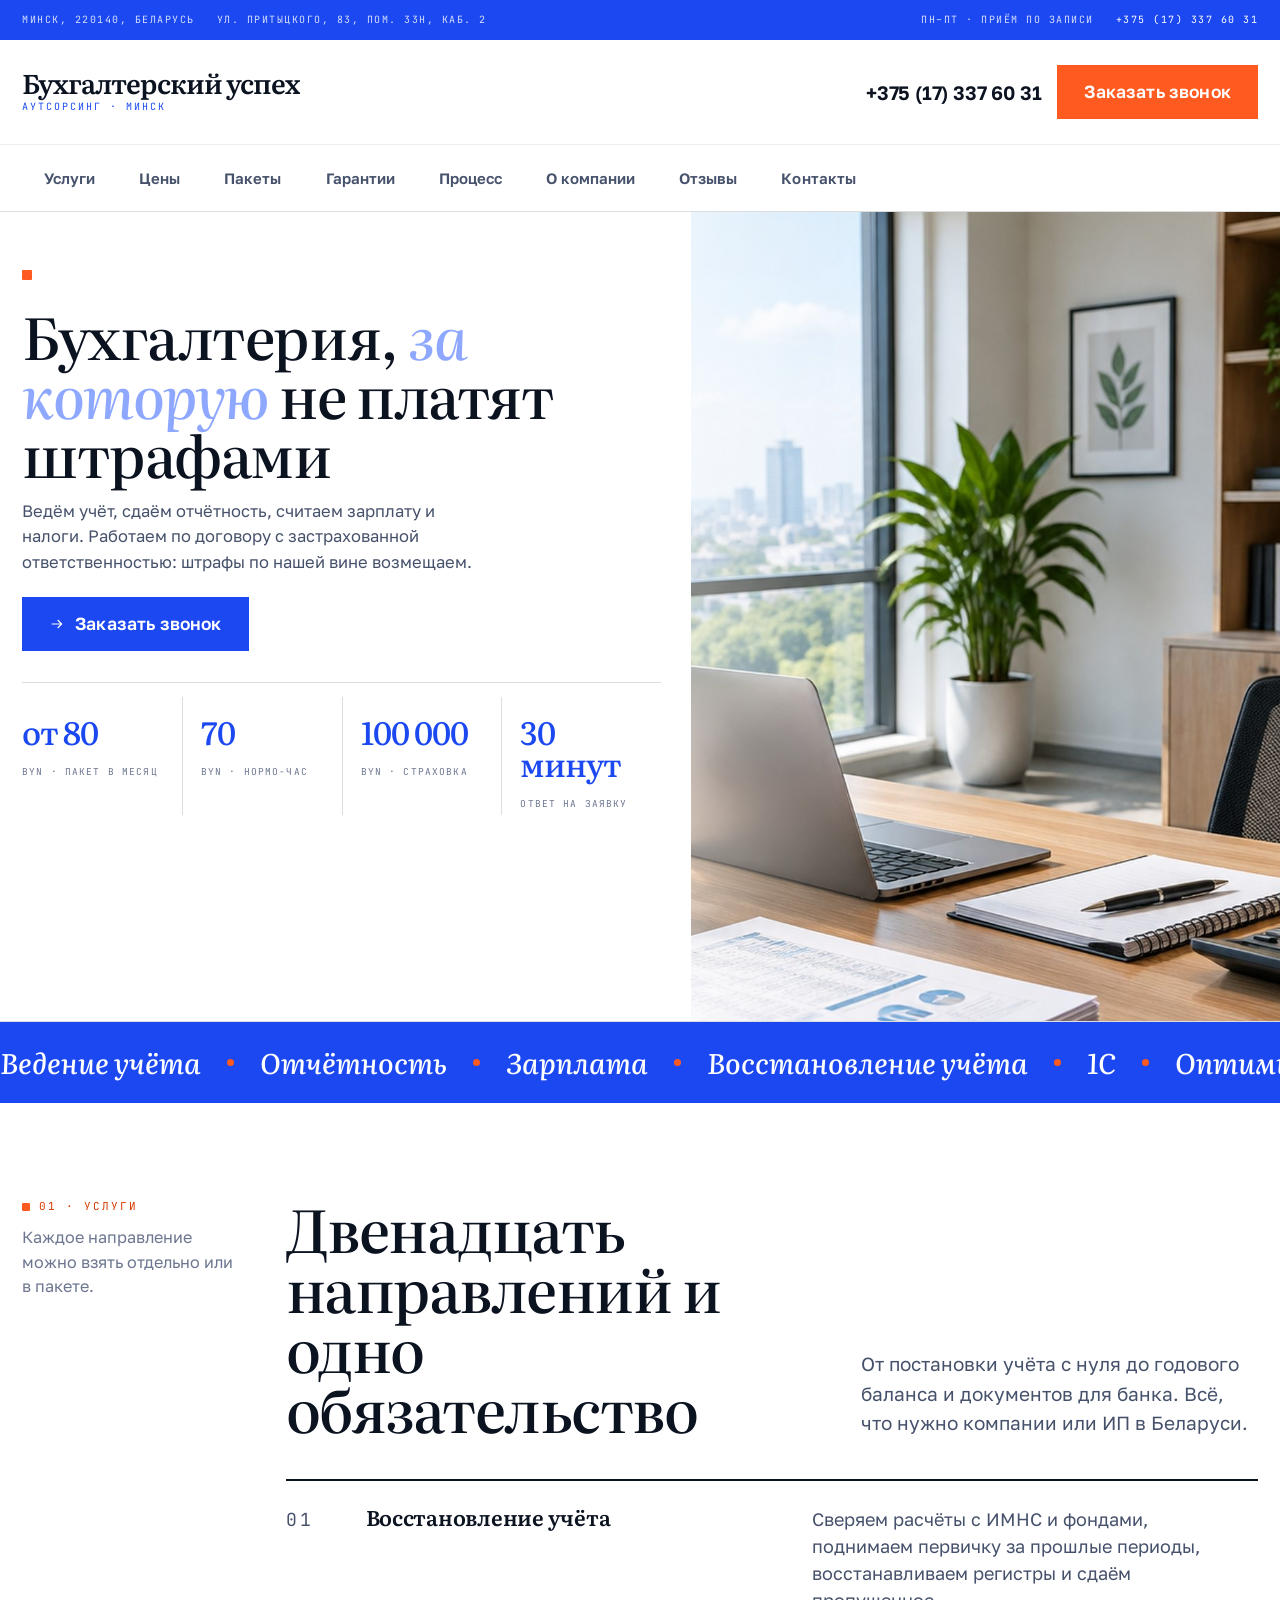
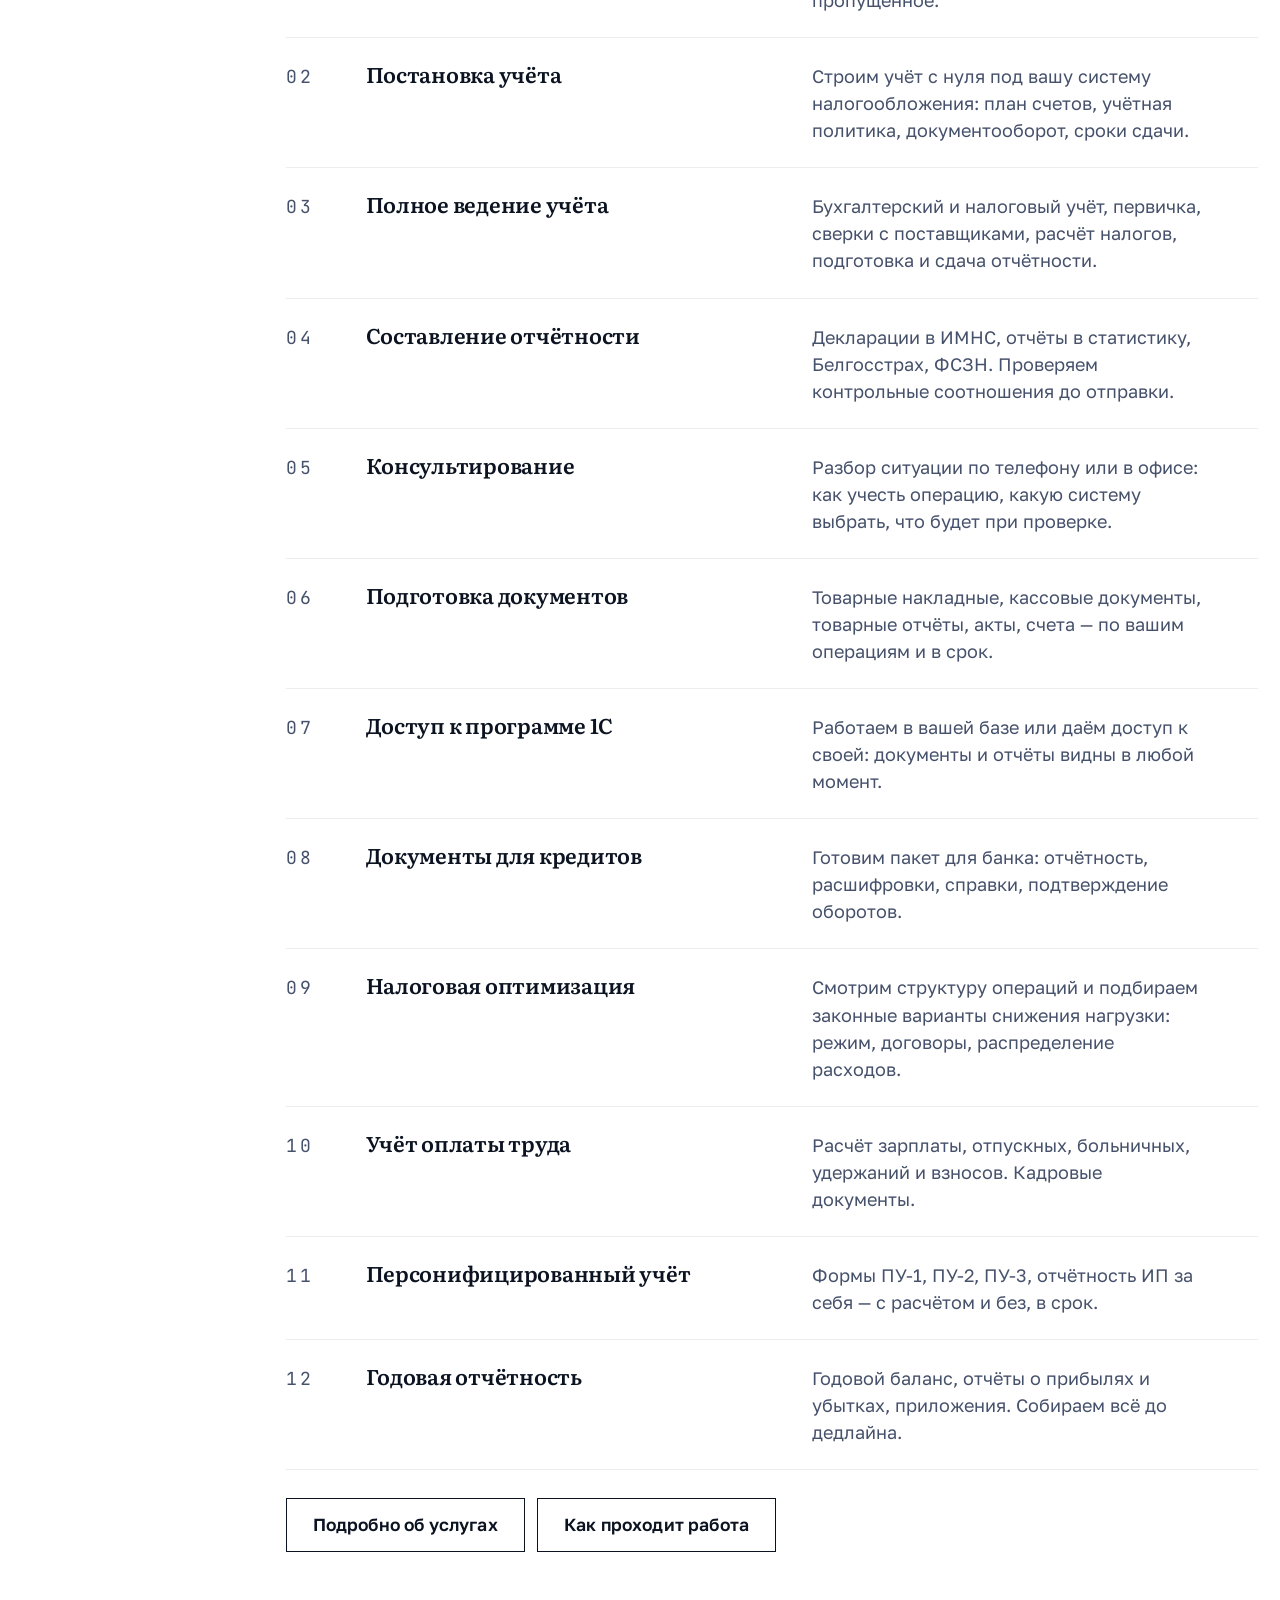
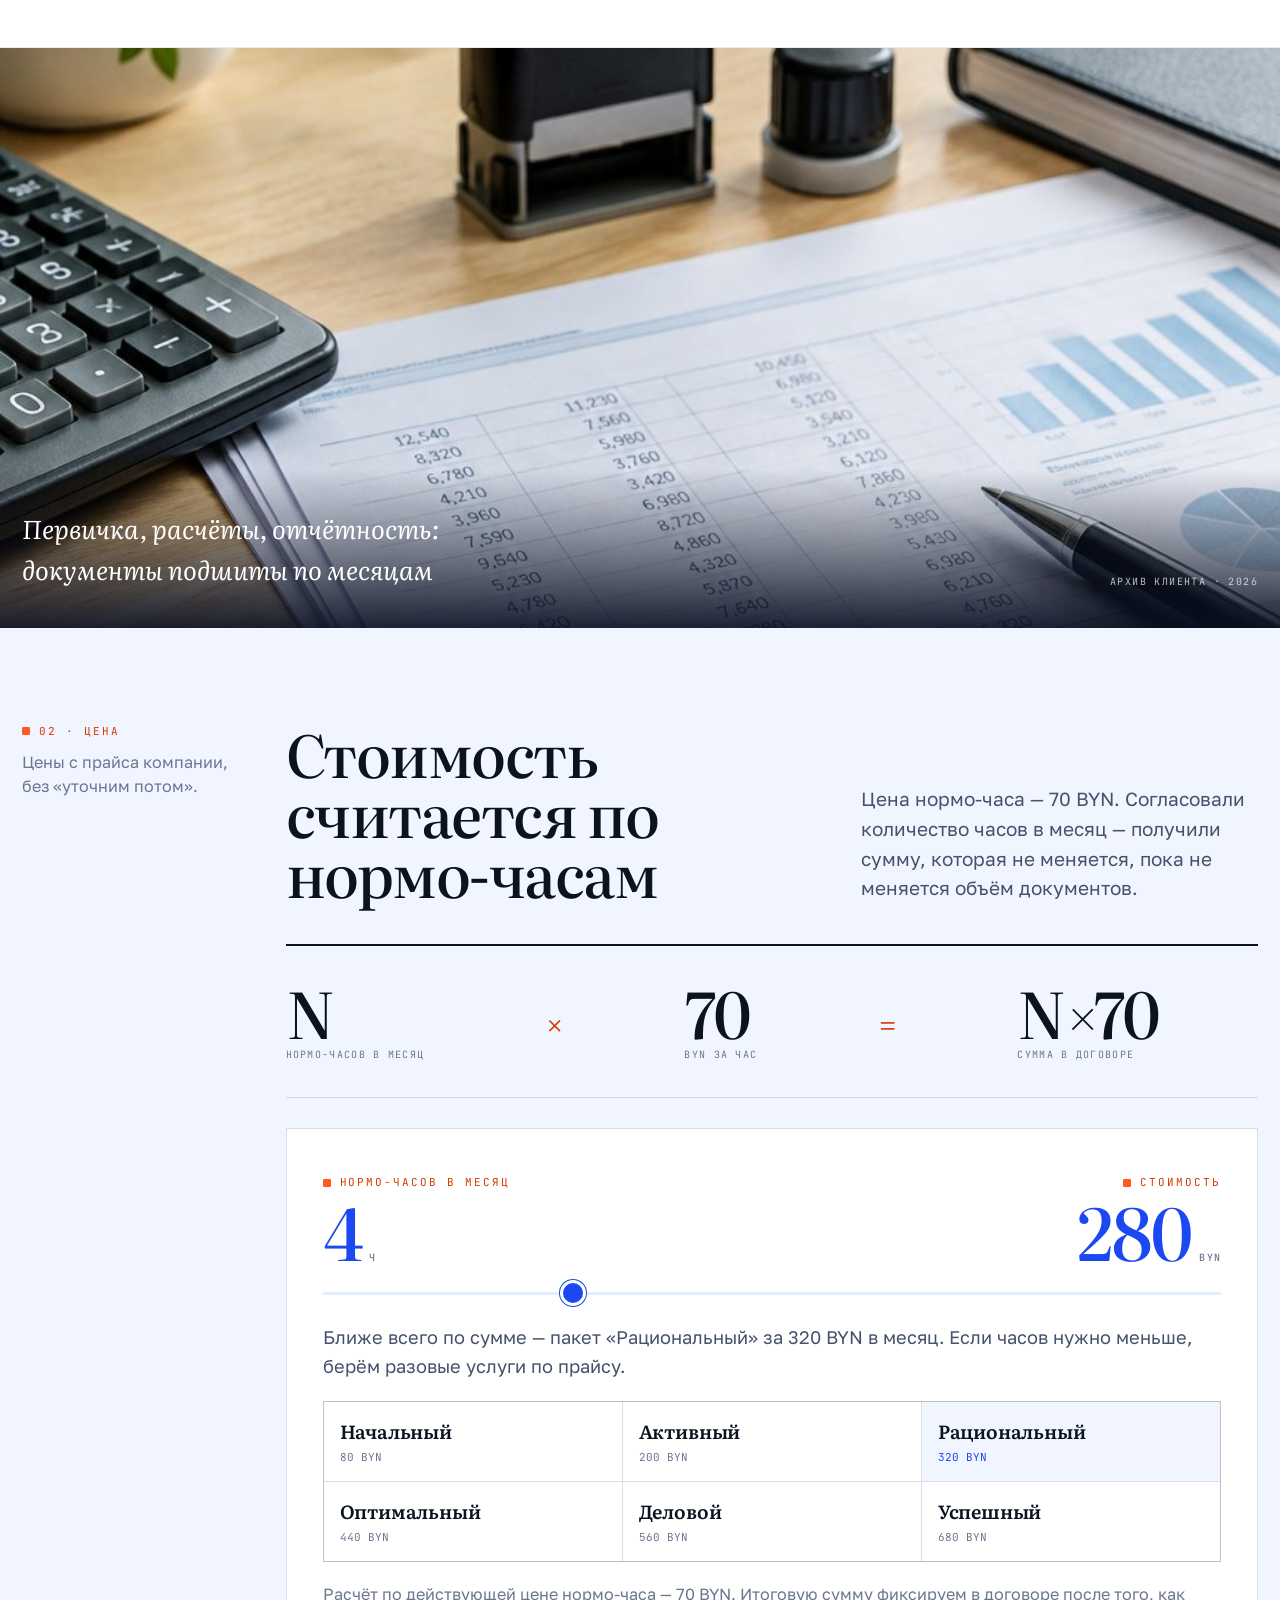
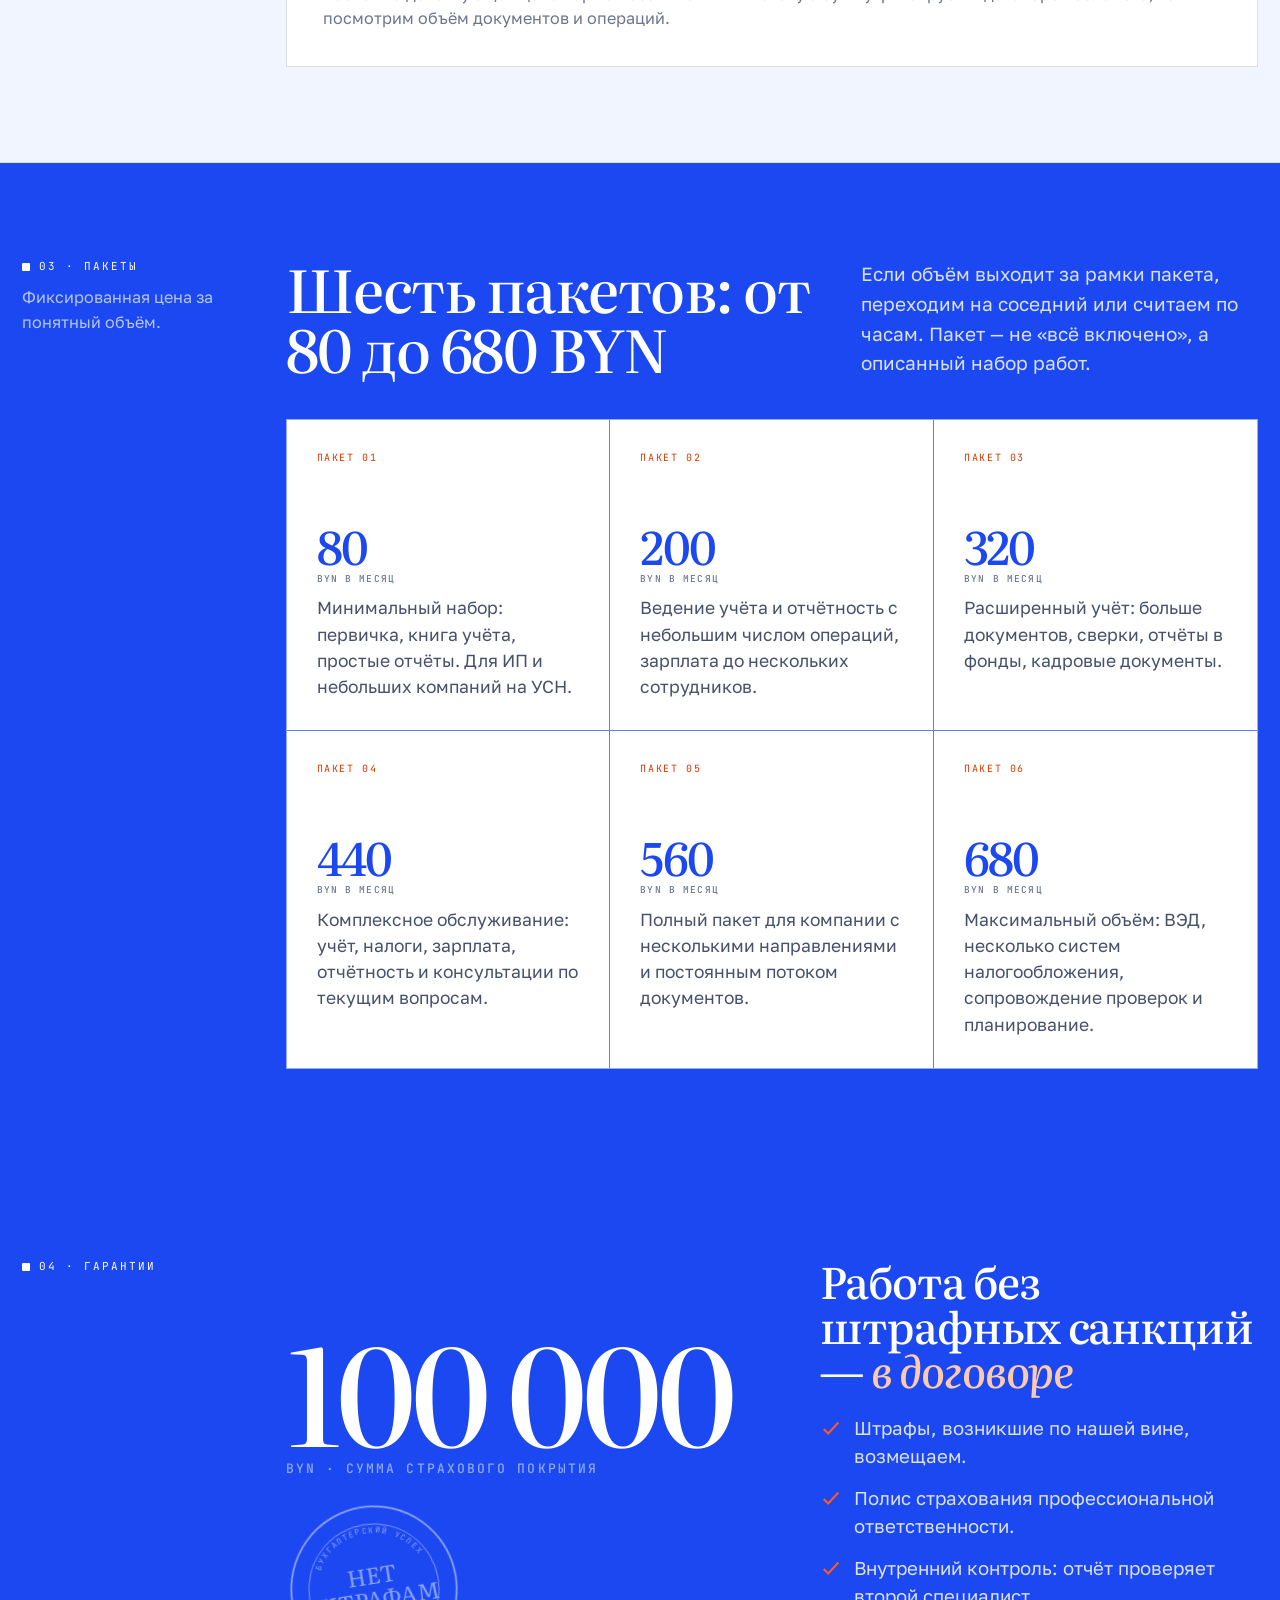
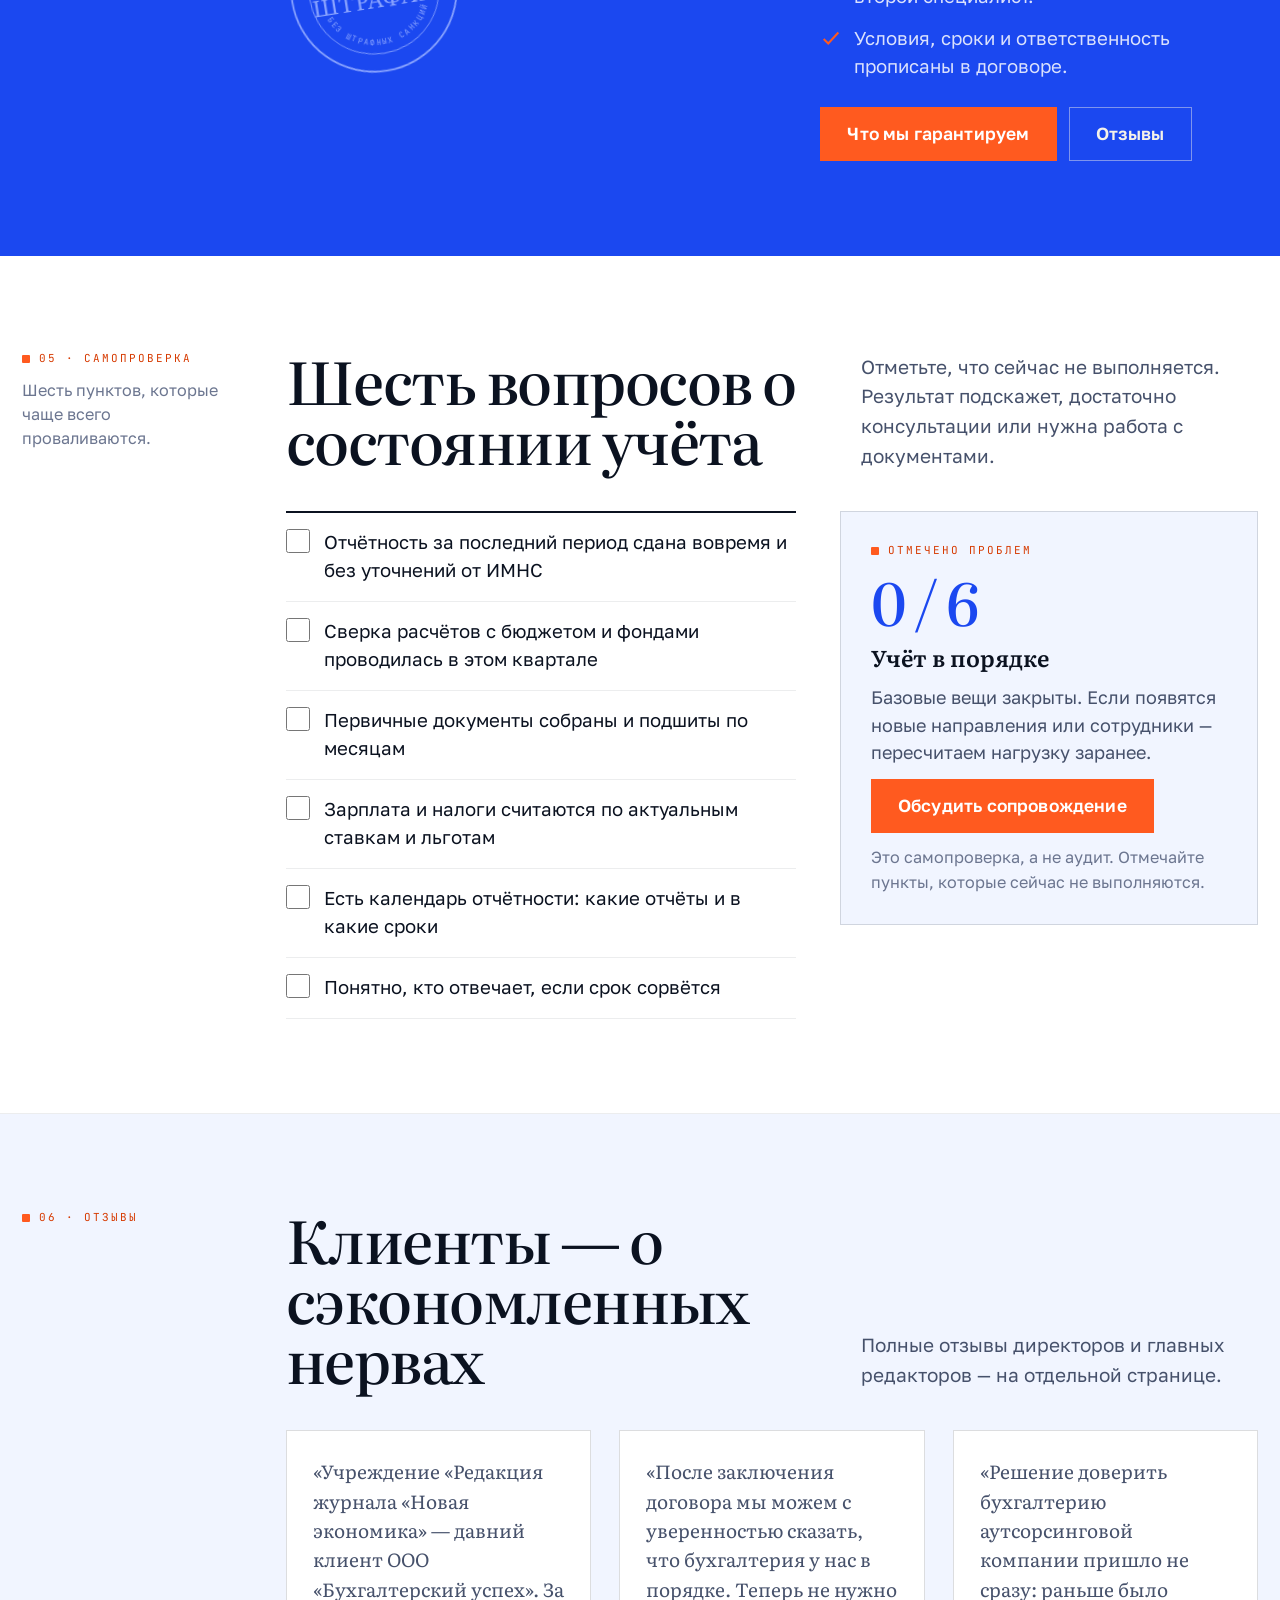
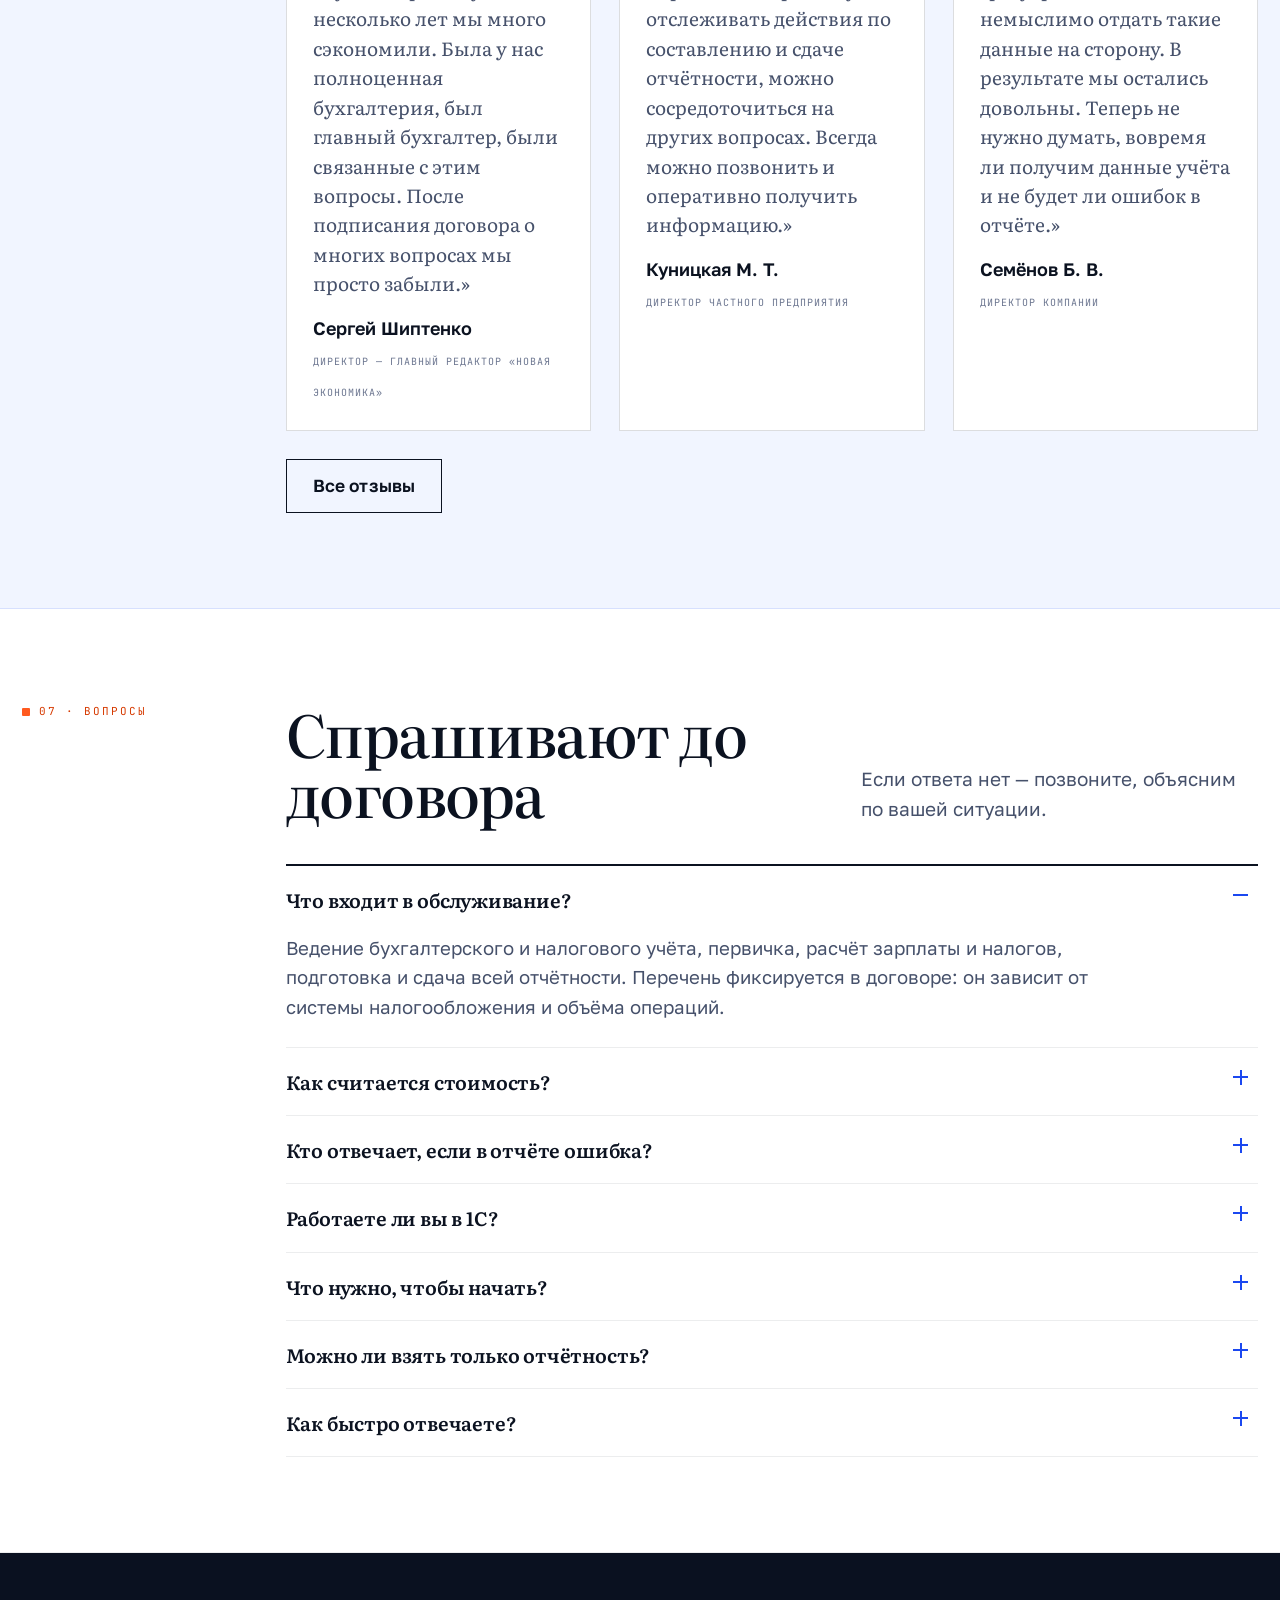
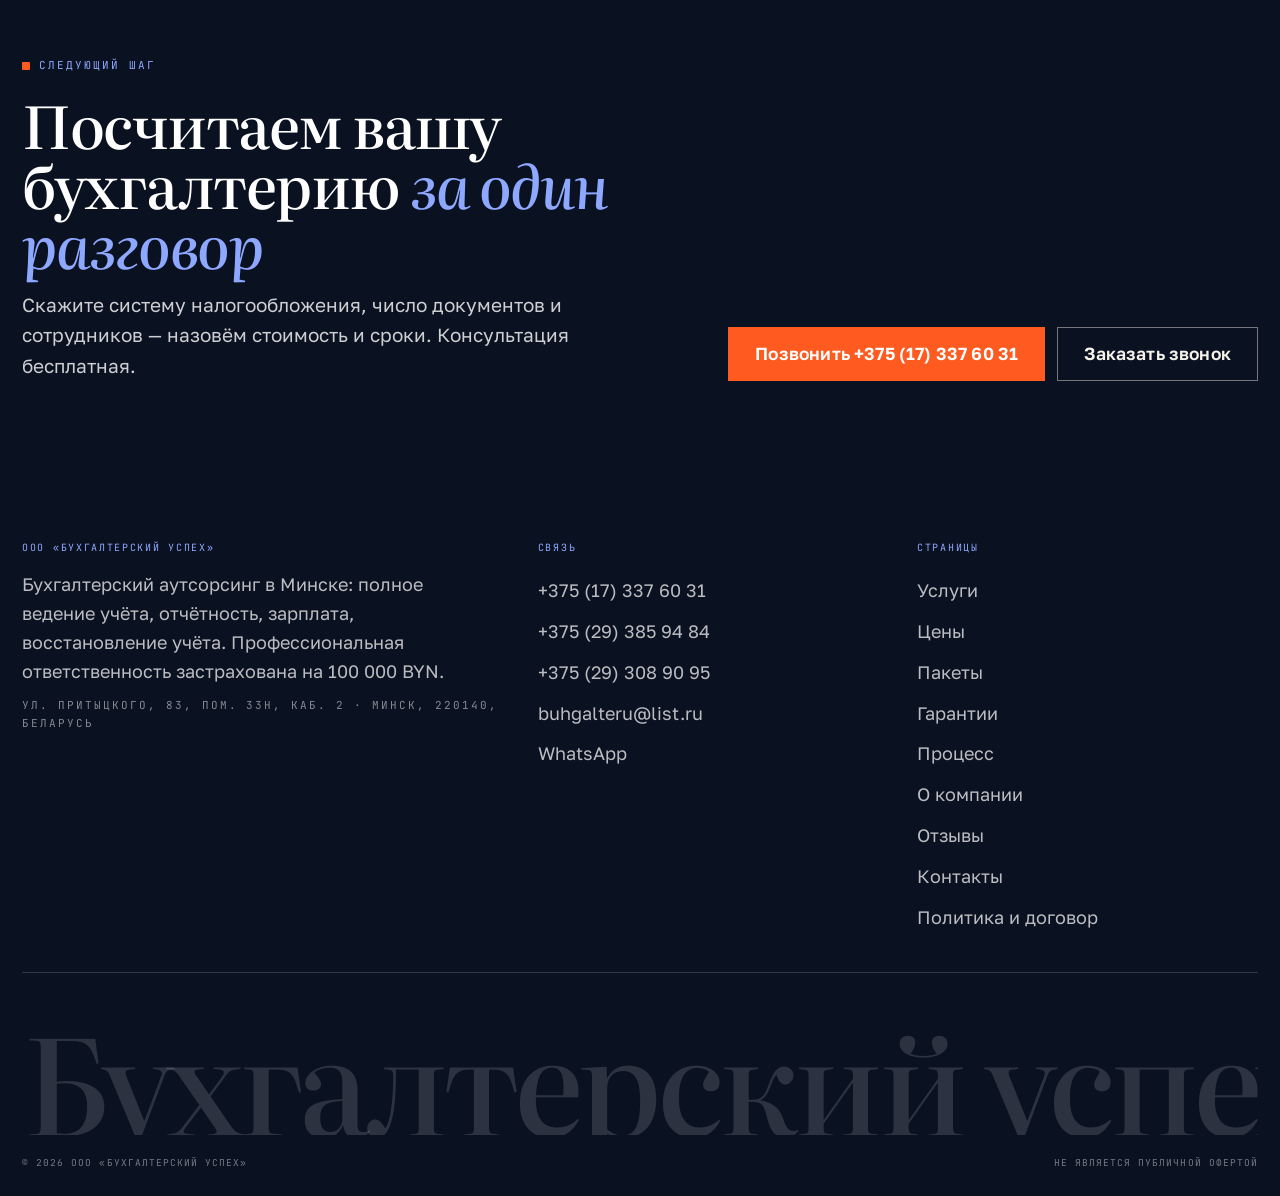
==== commit 542c4b0a: "Возврат светлой версии по просьбе клиента: откат редизайна в стиле FastAi" ====
--- a/index.html
+++ b/index.html
@@ -5,37 +5,107 @@
 <meta property="og:type" content="website"><meta property="og:locale" content="ru_BY">
 <link rel="icon" href="assets/img/favicon.svg" type="image/svg+xml">
 <link rel="preconnect" href="https://fonts.googleapis.com"><link rel="preconnect" href="https://fonts.gstatic.com" crossorigin>
-<link href="https://fonts.googleapis.com/css2?family=Space+Grotesk:wght@400;500;600;700&family=Inter:wght@400;500;600&family=JetBrains+Mono:wght@400;500&display=swap" rel="stylesheet">
+<link href="https://fonts.googleapis.com/css2?family=Literata:ital,opsz,wght@0,7..72,400;0,7..72,500;0,7..72,600;1,7..72,400;1,7..72,500&family=Golos+Text:wght@400;500;600;700&family=JetBrains+Mono:wght@400;500&display=swap" rel="stylesheet">
 <style>
-:root{--bg:#000;--bg2:#05060A;--bg3:#0B1020;--ink:#fff;--ink2:#CBD5E1;--muted:#94A3B8;
---line:rgba(255,255,255,.1);--line2:rgba(255,255,255,.07);--deep:#020617;
---blue:#22D3EE;--blue-d:#06B6D4;--blue-l:#67E8F9;--or:#A78BFA;--or-b:#C4B5FD;
---f-d:'Space Grotesk',system-ui,sans-serif;--f-t:'Inter',system-ui,sans-serif;--f-m:'JetBrains Mono',monospace}
+:root{
+--bg:#FFFFFF;--bg2:#F1F5FF;--bg3:#E4ECFF;
+--ink:#0B1220;--ink2:#46516B;--muted:#6C7690;
+--line:rgba(11,18,32,.14);--line2:rgba(11,18,32,.075);
+--deep:#0A1120;--blue:#1B48F0;--blue-d:#1233B8;--blue-l:#8FA8FF;
+--or:#D63A00;--or-b:#FF5A1F;
+--f-d:'Literata',Georgia,serif;--f-t:'Golos Text',system-ui,sans-serif;--f-m:'JetBrains Mono',monospace}
 *{box-sizing:border-box}
-html{-webkit-text-size-adjust:100%;font-size:18px;overflow-x:clip;background:#000}
-body{margin:0;background:#000;color:#fff;font-family:var(--f-t);font-size:clamp(16px,1.1vw,17px);line-height:1.65;
--webkit-font-smoothing:antialiased;overflow-x:hidden;
-background-image:linear-gradient(rgba(255,255,255,.026) 1px,transparent 1px),
-linear-gradient(90deg,rgba(255,255,255,.026) 1px,transparent 1px);background-size:64px 64px}
+html{-webkit-text-size-adjust:100%;font-size:19px;overflow-x:clip}
+body{margin:0;background:var(--bg);color:var(--ink);font-family:var(--f-t);font-size:19px;line-height:1.6;
+-webkit-font-smoothing:antialiased;overflow-x:hidden}
 body.is-locked{overflow:hidden}
 img{max-width:100%;display:block}
-a{color:inherit;text-decoration:none}p{margin:0}
-h1,h2,h3{font-family:var(--f-d);font-weight:600;margin:0;letter-spacing:-.03em;line-height:1.06;color:#fff;overflow-wrap:break-word}
-h1{font-size:clamp(2.2rem,5vw,3.85rem);line-height:1.02}
-h2{font-size:clamp(1.8rem,3.2vw,2.85rem)}
-h3{font-size:clamp(1.02rem,1.4vw,1.2rem);line-height:1.3;letter-spacing:-.01em}
-h1 em,h2 em{font-style:normal;background:linear-gradient(90deg,#60A5FA,#67E8F9 55%,#A78BFA);-webkit-background-clip:text;background-clip:text;color:transparent}
-.hdr{background:rgba(0,0,0,.72);backdrop-filter:blur(18px);-webkit-backdrop-filter:blur(18px);border-bottom:1px solid var(--line)}
-.hdr__tel{color:#E2E8F0;font-family:var(--f-m);font-size:14px}
-.btn{border-radius:999px;border:0;background:#22D3EE;color:#04121A;font-weight:600}
-.btn--acc{background:#22D3EE;color:#04121A}
-.btn--line{background:rgba(255,255,255,.05);border:1px solid rgba(255,255,255,.16);color:#fff}
-.hero{position:relative;overflow:hidden;background:#000}
-.hero__bg img{object-position:58% 45%}
-.hero h1{color:#fff}
-.hero__lead{color:#CBD5E1}
+a{color:inherit;text-decoration:none}
+p{margin:0}
+.wrap{width:min(1360px,100% - 44px);margin-inline:auto}
+.mono,.kick{font-family:var(--f-m);font-size:11px;letter-spacing:.18em;text-transform:uppercase;color:var(--muted)}
+.kick{display:inline-flex;align-items:center;gap:9px;color:var(--or)}
+.kick::before{content:"";width:8px;height:8px;background:var(--or-b);flex:none;border-radius:1px}
+h1,h2,h3{font-family:var(--f-d);font-weight:500;margin:0;letter-spacing:-.025em;line-height:1.03;overflow-wrap:break-word}
+h1{font-size:clamp(2.5rem,7vw,6.2rem);line-height:.96}
+h2{font-size:clamp(2rem,4.6vw,3.7rem);line-height:1.02}
+h3{font-size:clamp(1.12rem,1.7vw,1.44rem);line-height:1.24;font-weight:600}
+em{font-style:italic;color:var(--blue)}
+.topbar{background:var(--blue);color:rgba(255,255,255,.82);font-family:var(--f-m);font-size:10px;letter-spacing:.15em;text-transform:uppercase}
+.topbar__in{display:flex;align-items:center;gap:22px;min-height:40px;min-width:0}
+.topbar a{color:#fff}
+.topbar a:hover{text-decoration:underline}
+.topbar__sp{flex:1}
+@media (max-width:900px){.topbar{display:none}}
+.hdr{position:sticky;top:0;z-index:60;background:#fff;border-bottom:1px solid var(--line)}
+.hdr__in{display:flex;align-items:center;gap:18px;min-height:104px;min-width:0}
+.logo{display:flex;flex-direction:column;gap:3px;min-width:0;flex:0 1 auto;overflow:hidden}
+.logo b{font-family:var(--f-d);font-weight:600;font-size:1.42rem;line-height:1;letter-spacing:-.035em;white-space:nowrap}
+.logo span{font-family:var(--f-m);font-size:10px;letter-spacing:.2em;text-transform:uppercase;color:var(--blue)}
+.hdr__sp{flex:1;min-width:6px}
+.hdr__act{display:flex;align-items:center;gap:16px;flex:none}
+.hdr__tel{font-family:var(--f-t);font-weight:600;font-size:1.02rem;letter-spacing:-.01em;white-space:nowrap}
+.hdr__tel:hover{color:var(--blue)}
+.btn{display:inline-flex;align-items:center;justify-content:center;gap:10px;min-height:54px;padding:0 26px;
+background:var(--blue);color:#fff;font-family:var(--f-t);font-weight:600;font-size:.92rem;letter-spacing:.01em;
+border:1px solid var(--blue);transition:background .2s,border-color .2s,color .2s,transform .2s;cursor:pointer}
+.btn:hover{background:var(--or);border-color:var(--or);color:#fff}
+.btn--acc{background:var(--or-b);border-color:var(--or-b);color:#fff}
+.btn--acc:hover{background:var(--ink);border-color:var(--ink)}
+.btn--line{background:transparent;color:var(--ink);border-color:var(--ink)}
+.btn--line:hover{background:var(--ink);color:#fff}
+.btn--ghost{background:#fff;color:var(--ink);border-color:#fff}
+.btn--ghost:hover{background:var(--or-b);border-color:var(--or-b);color:#fff}
+.btn svg{width:16px;height:16px;stroke:currentColor;fill:none;stroke-width:1.7;flex:none}
+.burger{display:none;flex-direction:column;justify-content:center;gap:6px;width:52px;height:52px;border:1px solid var(--line);
+background:#fff;padding:0 13px;cursor:pointer;flex:none}
+.burger span{display:block;height:2px;background:var(--ink)}
+@media (max-width:1180px){.hdr__tel{display:none}.hdr__act .btn{display:none}.burger{display:flex}}
+@media (max-width:620px){.logo b{font-size:1.06rem;white-space:normal;line-height:1.1}.logo span{display:none}
+.hdr__in{min-height:82px;gap:10px}}
+.strip{border-top:1px solid var(--line2);background:#fff}
+.strip__in{display:flex;align-items:stretch;overflow-x:auto;scrollbar-width:none;min-width:0}
+.strip__in::-webkit-scrollbar{display:none;height:0}
+.strip a{flex:none;font-family:var(--f-t);font-weight:600;font-size:15px;letter-spacing:.002em;color:var(--ink2);
+padding:21px 22px;white-space:nowrap;position:relative;transition:color .2s,background .2s}
+.strip a:hover{color:var(--ink);background:var(--bg2)}
+.strip a[aria-current]{color:var(--blue)}
+.strip a[aria-current]::after{content:"";position:absolute;left:22px;right:22px;bottom:0;height:3px;background:var(--blue)}
+@media (max-width:620px){.strip a{font-size:13.5px;padding:17px 16px}.strip a[aria-current]::after{left:15px;right:15px}}
+.hero{position:relative;min-height:clamp(640px,90vh,920px);display:flex;align-items:flex-end;overflow:hidden;background:var(--deep);color:#fff}
+.hero__bg{position:absolute;inset:0}
+.hero__bg img{width:100%;height:100%;object-fit:cover}
+.hero::after{content:"";position:absolute;inset:0;background:
+linear-gradient(92deg,rgba(8,14,32,.94) 0%,rgba(8,14,32,.74) 44%,rgba(8,14,32,.06) 100%),
+linear-gradient(0deg,rgba(8,14,32,.8),rgba(8,14,32,0) 48%)}
+.hero__in{position:relative;z-index:2;width:100%;padding-block:clamp(40px,6vw,84px)}
+.hero .kick{color:#fff}
+.hero .kick::before{background:var(--or-b);width:10px;height:10px}
+.hero h1{max-width:15ch;margin-top:20px;color:#fff}
+.hero h1 em{color:var(--blue-l)}
+.hero__lead{margin-top:20px;max-width:46ch;color:rgba(255,255,255,.86);font-size:1.06rem;line-height:1.55}
+.hero__cta{display:flex;flex-wrap:wrap;gap:12px;margin-top:32px}
+.hero .btn--line{background:transparent;border-color:rgba(255,255,255,.55);color:#fff}
+.hero .btn--line:hover{background:#fff;border-color:#fff;color:var(--ink)}
+.hero__figs{display:grid;grid-template-columns:repeat(4,minmax(0,1fr));gap:0;margin-top:clamp(34px,5vw,60px);
+border-top:1px solid rgba(255,255,255,.28)}
+.hero__figs div{padding:18px 18px 0 0;border-right:1px solid rgba(255,255,255,.16);min-width:0}
+.hero__figs div:last-child{border-right:0}
+.hero__figs b{display:block;font-family:var(--f-d);font-weight:500;font-size:clamp(1.4rem,2.5vw,2.15rem);
+letter-spacing:-.03em;line-height:1;color:#fff;margin-bottom:6px}
+.hero__figs span{font-family:var(--f-m);font-size:9.5px;letter-spacing:.12em;text-transform:uppercase;color:rgba(255,255,255,.7)}
+@media (max-width:820px){.hero__figs{grid-template-columns:repeat(2,minmax(0,1fr))}
+.hero__figs div{padding:14px 12px 12px 0}.hero__figs div:nth-child(2n){border-right:0}
+.hero__figs div:nth-child(n+3){border-top:1px solid rgba(255,255,255,.16)}}
+.fbar{display:none;position:fixed;left:0;right:0;bottom:0;z-index:70;gap:3px;padding:6px 7px;
+background:var(--deep);backdrop-filter:blur(10px)}
+.fbar a{flex:1;display:flex;align-items:center;justify-content:center;gap:6px;padding:12px 3px;color:#fff;
+font-family:var(--f-t);font-weight:600;font-size:11px;letter-spacing:.02em;border:1px solid rgba(255,255,255,.2)}
+.fbar a:first-child{background:var(--blue);border-color:var(--blue)}
+.fbar svg{width:15px;height:15px;stroke:currentColor;fill:none;stroke-width:1.8}
+@media (max-width:1180px){.fbar{display:flex}body{padding-bottom:60px}}
 </style>
-<link rel="stylesheet" href="assets/css/site.v4.css">
+<link rel="stylesheet" href="assets/css/site.v3.css">
 </head><body>
 <div class="topbar"><div class="wrap topbar__in">
   <span>Минск, 220140, Беларусь</span><span>ул. Притыцкого, 83, пом. 33н, каб. 2</span><span class="topbar__sp"></span>
@@ -300,5 +370,5 @@
   <a href="viber://chat?number=%2B375293859484"><svg viewBox="0 0 24 24"><path d="M12 4c4 0 7 3 7 7a7 7 0 01-7 7c-1.6 0-3-.4-4-1.2L5 18l1-3c-.7-1-1-2.2-1-3.5C5 7 8 4 12 4z"/><path d="M10 9l2 5 2-5"/></svg>Viber</a>
   <a href="https://t.me/+375293859484" target="_blank" rel="noopener"><svg viewBox="0 0 24 24"><path d="M21 5L3 11l5 2 2 6 3-4 5 3z"/></svg>Telegram</a>
 </div>
-<script src="assets/js/main.v4.js" defer></script>
+<script src="assets/js/main.v3.js" defer></script>
 </body></html>
--- a/assets/css/site.v3.css
+++ b/assets/css/site.v3.css
@@ -0,0 +1,360 @@
+
+:root{
+--bg:#FFFFFF;--bg2:#F1F5FF;--bg3:#E4ECFF;
+--ink:#0B1220;--ink2:#46516B;--muted:#6C7690;
+--line:rgba(11,18,32,.14);--line2:rgba(11,18,32,.075);
+--deep:#0A1120;--blue:#1B48F0;--blue-d:#1233B8;--blue-l:#8FA8FF;
+--or:#D63A00;--or-b:#FF5A1F;
+--f-d:'Literata',Georgia,serif;--f-t:'Golos Text',system-ui,sans-serif;--f-m:'JetBrains Mono',monospace}
+*{box-sizing:border-box}
+html{-webkit-text-size-adjust:100%;font-size:19px;overflow-x:clip}
+body{margin:0;background:var(--bg);color:var(--ink);font-family:var(--f-t);font-size:19px;line-height:1.6;
+-webkit-font-smoothing:antialiased;overflow-x:hidden}
+body.is-locked{overflow:hidden}
+img{max-width:100%;display:block}
+a{color:inherit;text-decoration:none}
+p{margin:0}
+.wrap{width:min(1360px,100% - 44px);margin-inline:auto}
+.mono,.kick{font-family:var(--f-m);font-size:11px;letter-spacing:.18em;text-transform:uppercase;color:var(--muted)}
+.kick{display:inline-flex;align-items:center;gap:9px;color:var(--or)}
+.kick::before{content:"";width:8px;height:8px;background:var(--or-b);flex:none;border-radius:1px}
+h1,h2,h3{font-family:var(--f-d);font-weight:500;margin:0;letter-spacing:-.025em;line-height:1.03;overflow-wrap:break-word}
+h1{font-size:clamp(2.5rem,7vw,6.2rem);line-height:.96}
+h2{font-size:clamp(2rem,4.6vw,3.7rem);line-height:1.02}
+h3{font-size:clamp(1.12rem,1.7vw,1.44rem);line-height:1.24;font-weight:600}
+em{font-style:italic;color:var(--blue)}
+.topbar{background:var(--blue);color:rgba(255,255,255,.82);font-family:var(--f-m);font-size:10px;letter-spacing:.15em;text-transform:uppercase}
+.topbar__in{display:flex;align-items:center;gap:22px;min-height:40px;min-width:0}
+.topbar a{color:#fff}
+.topbar a:hover{text-decoration:underline}
+.topbar__sp{flex:1}
+@media (max-width:900px){.topbar{display:none}}
+.hdr{position:sticky;top:0;z-index:60;background:#fff;border-bottom:1px solid var(--line)}
+.hdr__in{display:flex;align-items:center;gap:18px;min-height:104px;min-width:0}
+.logo{display:flex;flex-direction:column;gap:3px;min-width:0;flex:0 1 auto;overflow:hidden}
+.logo b{font-family:var(--f-d);font-weight:600;font-size:1.42rem;line-height:1;letter-spacing:-.035em;white-space:nowrap}
+.logo span{font-family:var(--f-m);font-size:10px;letter-spacing:.2em;text-transform:uppercase;color:var(--blue)}
+.hdr__sp{flex:1;min-width:6px}
+.hdr__act{display:flex;align-items:center;gap:16px;flex:none}
+.hdr__tel{font-family:var(--f-t);font-weight:600;font-size:1.02rem;letter-spacing:-.01em;white-space:nowrap}
+.hdr__tel:hover{color:var(--blue)}
+.btn{display:inline-flex;align-items:center;justify-content:center;gap:10px;min-height:54px;padding:0 26px;
+background:var(--blue);color:#fff;font-family:var(--f-t);font-weight:600;font-size:.92rem;letter-spacing:.01em;
+border:1px solid var(--blue);transition:background .2s,border-color .2s,color .2s,transform .2s;cursor:pointer}
+.btn:hover{background:var(--or);border-color:var(--or);color:#fff}
+.btn--acc{background:var(--or-b);border-color:var(--or-b);color:#fff}
+.btn--acc:hover{background:var(--ink);border-color:var(--ink)}
+.btn--line{background:transparent;color:var(--ink);border-color:var(--ink)}
+.btn--line:hover{background:var(--ink);color:#fff}
+.btn--ghost{background:#fff;color:var(--ink);border-color:#fff}
+.btn--ghost:hover{background:var(--or-b);border-color:var(--or-b);color:#fff}
+.btn svg{width:16px;height:16px;stroke:currentColor;fill:none;stroke-width:1.7;flex:none}
+.burger{display:none;flex-direction:column;justify-content:center;gap:6px;width:52px;height:52px;border:1px solid var(--line);
+background:#fff;padding:0 13px;cursor:pointer;flex:none}
+.burger span{display:block;height:2px;background:var(--ink)}
+@media (max-width:1180px){.hdr__tel{display:none}.hdr__act .btn{display:none}.burger{display:flex}}
+@media (max-width:620px){.logo b{font-size:1.06rem;white-space:normal;line-height:1.1}.logo span{display:none}
+.hdr__in{min-height:82px;gap:10px}}
+.strip{border-top:1px solid var(--line2);background:#fff}
+.strip__in{display:flex;align-items:stretch;overflow-x:auto;scrollbar-width:none;min-width:0}
+.strip__in::-webkit-scrollbar{display:none;height:0}
+.strip a{flex:none;font-family:var(--f-t);font-weight:600;font-size:15px;letter-spacing:.002em;color:var(--ink2);
+padding:21px 22px;white-space:nowrap;position:relative;transition:color .2s,background .2s}
+.strip a:hover{color:var(--ink);background:var(--bg2)}
+.strip a[aria-current]{color:var(--blue)}
+.strip a[aria-current]::after{content:"";position:absolute;left:22px;right:22px;bottom:0;height:3px;background:var(--blue)}
+@media (max-width:620px){.strip a{font-size:13.5px;padding:17px 16px}.strip a[aria-current]::after{left:15px;right:15px}}
+.hero{position:relative;min-height:clamp(640px,90vh,920px);display:flex;align-items:flex-end;overflow:hidden;background:var(--deep);color:#fff}
+.hero__bg{position:absolute;inset:0}
+.hero__bg img{width:100%;height:100%;object-fit:cover}
+.hero::after{content:"";position:absolute;inset:0;background:
+linear-gradient(92deg,rgba(8,14,32,.94) 0%,rgba(8,14,32,.74) 44%,rgba(8,14,32,.06) 100%),
+linear-gradient(0deg,rgba(8,14,32,.8),rgba(8,14,32,0) 48%)}
+.hero__in{position:relative;z-index:2;width:100%;padding-block:clamp(40px,6vw,84px)}
+.hero .kick{color:#fff}
+.hero .kick::before{background:var(--or-b);width:10px;height:10px}
+.hero h1{max-width:15ch;margin-top:20px;color:#fff}
+.hero h1 em{color:var(--blue-l)}
+.hero__lead{margin-top:20px;max-width:46ch;color:rgba(255,255,255,.86);font-size:1.06rem;line-height:1.55}
+.hero__cta{display:flex;flex-wrap:wrap;gap:12px;margin-top:32px}
+.hero .btn--line{background:transparent;border-color:rgba(255,255,255,.55);color:#fff}
+.hero .btn--line:hover{background:#fff;border-color:#fff;color:var(--ink)}
+.hero__figs{display:grid;grid-template-columns:repeat(4,minmax(0,1fr));gap:0;margin-top:clamp(34px,5vw,60px);
+border-top:1px solid rgba(255,255,255,.28)}
+.hero__figs div{padding:18px 18px 0 0;border-right:1px solid rgba(255,255,255,.16);min-width:0}
+.hero__figs div:last-child{border-right:0}
+.hero__figs b{display:block;font-family:var(--f-d);font-weight:500;font-size:clamp(1.4rem,2.5vw,2.15rem);
+letter-spacing:-.03em;line-height:1;color:#fff;margin-bottom:6px}
+.hero__figs span{font-family:var(--f-m);font-size:9.5px;letter-spacing:.12em;text-transform:uppercase;color:rgba(255,255,255,.7)}
+@media (max-width:820px){.hero__figs{grid-template-columns:repeat(2,minmax(0,1fr))}
+.hero__figs div{padding:14px 12px 12px 0}.hero__figs div:nth-child(2n){border-right:0}
+.hero__figs div:nth-child(n+3){border-top:1px solid rgba(255,255,255,.16)}}
+.fbar{display:none;position:fixed;left:0;right:0;bottom:0;z-index:70;gap:3px;padding:6px 7px;
+background:var(--deep);backdrop-filter:blur(10px)}
+.fbar a{flex:1;display:flex;align-items:center;justify-content:center;gap:6px;padding:12px 3px;color:#fff;
+font-family:var(--f-t);font-weight:600;font-size:11px;letter-spacing:.02em;border:1px solid rgba(255,255,255,.2)}
+.fbar a:first-child{background:var(--blue);border-color:var(--blue)}
+.fbar svg{width:15px;height:15px;stroke:currentColor;fill:none;stroke-width:1.8}
+@media (max-width:1180px){.fbar{display:flex}body{padding-bottom:60px}}
+
+.band{padding:clamp(58px,7.4vw,116px) 0;border-bottom:1px solid var(--line2);background:#fff}
+.band--alt{background:var(--bg2);border-bottom:1px solid rgba(27,72,240,.12)}
+.band--blue{background:var(--blue);color:#fff;border-bottom:0}
+.band--blue .kick{color:#fff}.band--blue .kick::before{background:#fff}
+.band--blue h2,.band--blue h3{color:#fff}
+.band--blue em{color:#FFC9AE}
+.band--blue p{color:rgba(255,255,255,.86)}
+.band--blue .note{color:rgba(255,255,255,.68)}
+.band--ink{background:var(--deep);color:#fff;border-bottom:0}
+.band--ink .mono,.band--ink .kick{color:var(--blue-l)}
+.band--ink .kick::before{background:var(--or-b)}
+.band--ink p{color:rgba(255,255,255,.8)}
+.band--ink h2,.band--ink h3{color:#fff}
+.band--ink em{color:var(--blue-l)}
+.spread{display:grid;grid-template-columns:220px minmax(0,1fr);gap:clamp(20px,3.4vw,58px);align-items:start}
+.spread+.spread{margin-top:clamp(30px,4vw,60px)}
+.spread__side{position:sticky;top:132px;display:flex;flex-direction:column;gap:10px}
+@media (max-width:980px){.spread{grid-template-columns:minmax(0,1fr)}.spread__side{position:static}}
+.spread__head{display:grid;grid-template-columns:minmax(0,1.15fr) minmax(0,.85fr);gap:clamp(16px,3vw,48px);
+align-items:end;margin-bottom:clamp(24px,3.2vw,42px)}
+.spread__head p{color:var(--ink2);font-size:1rem;line-height:1.56;max-width:44ch}
+.band--ink .spread__head p,.band--blue .spread__head p{color:rgba(255,255,255,.84)}
+@media (max-width:820px){.spread__head{grid-template-columns:minmax(0,1fr)}}
+.lead{font-size:clamp(1.1rem,1.5vw,1.32rem);line-height:1.5;color:var(--ink2);max-width:56ch}
+.ribbon{background:var(--blue);color:#fff;overflow:hidden;padding:18px 0;border-bottom:0}
+.ribbon__in{display:flex;width:max-content;animation:marq 44s linear infinite;will-change:transform}
+.ribbon:hover .ribbon__in{animation-play-state:paused}
+.ribbon i{font-family:var(--f-d);font-style:italic;font-weight:500;font-size:clamp(1.2rem,2.2vw,1.9rem);
+white-space:nowrap;display:inline-flex;align-items:center;gap:26px;padding-right:26px;color:#fff}
+.ribbon i::after{content:"";width:7px;height:7px;background:var(--or-b);border-radius:50%;flex:none}
+@keyframes marq{from{transform:translateX(0)}to{transform:translateX(-50%)}}
+@media (prefers-reduced-motion: reduce){.ribbon__in{animation:none}}
+.slist{border-top:2px solid var(--ink)}
+.slist__i{display:grid;grid-template-columns:58px minmax(0,1fr) minmax(0,.92fr) 34px;gap:22px;align-items:baseline;
+padding:23px 0;border-bottom:1px solid var(--line2);transition:background .2s,padding .2s}
+.slist__i:hover{background:var(--bg2);padding-inline:14px}
+.slist__i b{font-family:var(--f-d);font-weight:600;font-size:1.12rem;letter-spacing:-.012em;line-height:1.25}
+.slist__i span{color:var(--ink2);font-size:.95rem;line-height:1.5}
+.slist__i i{font-family:var(--f-t);font-weight:600;font-size:11px;color:var(--blue);letter-spacing:.02em;font-style:normal;
+text-align:right;transform:translateX(-6px);opacity:0;transition:opacity .2s,transform .2s}
+.slist__i:hover i{opacity:1;transform:none}
+@media (max-width:860px){.slist__i{grid-template-columns:42px minmax(0,1fr);row-gap:6px}
+.slist__i span{grid-column:2}.slist__i i{display:none}}
+.figs{display:grid;grid-template-columns:repeat(4,minmax(0,1fr));border-top:2px solid var(--ink);border-bottom:1px solid var(--line)}
+.figs div{padding:26px 20px 24px 0;border-right:1px solid var(--line2);min-width:0}
+.figs div:last-child{border-right:0}
+.figs b{display:block;font-family:var(--f-d);font-weight:500;font-size:clamp(1.9rem,4.6vw,3.5rem);letter-spacing:-.035em;line-height:1;color:var(--blue)}
+.figs span{display:block;margin-top:8px;font-family:var(--f-m);font-size:10px;letter-spacing:.13em;text-transform:uppercase;color:var(--muted)}
+@media (max-width:760px){.figs{grid-template-columns:repeat(2,minmax(0,1fr))}
+.figs div{padding:18px 14px 18px 0}.figs div:nth-child(2n){border-right:0}
+.figs div:nth-child(n+3){border-top:1px solid var(--line2)}}
+.ledger{display:grid;gap:0}
+.ledger__g{font-family:var(--f-m);font-size:10px;letter-spacing:.17em;text-transform:uppercase;color:var(--or);
+padding:28px 0 10px;border-bottom:2px solid var(--ink)}
+.ledger__r{display:grid;grid-template-columns:minmax(0,1fr) auto;gap:16px;align-items:baseline;padding:15px 0;
+border-bottom:1px solid var(--line2);transition:background .2s,padding .2s}
+.ledger__r span{font-size:1rem;line-height:1.45;color:var(--ink2)}
+.ledger__r b{font-family:var(--f-d);font-weight:500;font-size:1.2rem;letter-spacing:-.01em;white-space:nowrap;text-align:right}
+.ledger__r:hover{background:var(--bg2);padding-inline:10px}
+.ledger__r:hover b{color:var(--blue)}
+.packs{display:grid;grid-template-columns:repeat(3,minmax(0,1fr));gap:1px;background:var(--line);border:1px solid var(--line)}
+.packs>div{background:#fff;padding:clamp(20px,2.4vw,30px);display:flex;flex-direction:column;gap:10px;min-width:0;
+transition:background .22s,color .22s}
+.band--alt .packs>div{background:#fff}
+.band--blue .packs{background:rgba(255,255,255,.30);border-color:rgba(255,255,255,.35)}
+.band--blue .packs>div{background:#fff}
+.band--blue .packs p,.band--blue .packs__d{color:var(--ink2)}
+.band--blue .packs>div:hover{background:var(--ink)}
+.band--blue .packs>div:hover p,.band--blue .packs>div:hover .packs__d{color:rgba(255,255,255,.82)}
+.packs>div:hover{background:var(--blue)}
+.packs>div:hover *{color:#fff}
+.packs>div:hover .packs__n{color:#FFC9AE}
+.packs__n{font-family:var(--f-m);font-size:10px;letter-spacing:.16em;text-transform:uppercase;color:var(--or)}
+.packs__t{font-family:var(--f-d);font-weight:600;font-size:1.18rem;letter-spacing:-.015em}
+.packs__p{font-family:var(--f-d);font-weight:500;font-size:clamp(2rem,3.6vw,2.7rem);letter-spacing:-.04em;line-height:1;color:var(--blue)}
+.packs__p small{font-family:var(--f-m);font-size:9.5px;letter-spacing:.12em;text-transform:uppercase;color:var(--muted);
+display:block;margin-top:6px}
+.packs__d{font-size:.92rem;line-height:1.5;color:var(--ink2);margin-top:2px}
+@media (max-width:900px){.packs{grid-template-columns:repeat(2,minmax(0,1fr))}}
+@media (max-width:620px){.packs{grid-template-columns:minmax(0,1fr)}}
+.claim{display:grid;grid-template-columns:minmax(0,1.05fr) minmax(0,.95fr);gap:clamp(20px,4vw,64px);align-items:center}
+.claim__num{font-family:var(--f-d);font-weight:500;font-size:clamp(3rem,10.5vw,8.6rem);line-height:.84;letter-spacing:-.05em;
+color:#fff;display:block}
+.claim__num small{display:block;font-family:var(--f-m);font-size:clamp(11px,1.1vw,13px);color:var(--blue-l);margin-top:18px;letter-spacing:.16em;text-transform:uppercase}
+.claim ul{list-style:none;padding:0;margin:0;display:grid;gap:14px}
+.claim li{display:grid;grid-template-columns:22px minmax(0,1fr);gap:12px;font-size:.98rem;color:rgba(255,255,255,.84);line-height:1.5}
+.claim li svg{width:22px;height:22px;stroke:var(--or-b);fill:none;stroke-width:2.2;margin-top:2px}
+@media (max-width:860px){.claim{grid-template-columns:minmax(0,1fr)}}
+.stamp{width:clamp(120px,15vw,176px);height:clamp(120px,15vw,176px);color:var(--blue-l);opacity:.95;
+transform:rotate(-9deg);margin-top:26px}
+.stamp text{font-family:var(--f-m);font-size:9px;letter-spacing:.18em;text-transform:uppercase;fill:currentColor}
+.plate{position:relative;overflow:hidden;background:var(--deep)}
+.plate img{width:100%;height:clamp(300px,50vw,580px);object-fit:cover}
+.plate__cap{position:absolute;left:0;right:0;bottom:0;padding:clamp(20px,3vw,40px) 0;
+background:linear-gradient(0deg,rgba(8,14,32,.9),rgba(8,14,32,0));color:#fff}
+.plate__cap .wrap{display:flex;justify-content:space-between;align-items:end;gap:20px;flex-wrap:wrap}
+.plate__cap p{font-family:var(--f-d);font-style:italic;font-size:clamp(1.1rem,2vw,1.65rem);max-width:34ch;margin:0;color:#fff}
+.plate__cap span{font-family:var(--f-m);font-size:10px;letter-spacing:.14em;text-transform:uppercase;color:rgba(255,255,255,.72)}
+.quote{background:#fff;border:1px solid var(--line);padding:clamp(18px,2.2vw,26px);margin:0;display:flex;flex-direction:column;gap:14px;
+transition:border-color .2s,transform .2s}
+.quote:hover{border-color:var(--blue);transform:translateY(-2px)}
+.quote p{font-family:var(--f-d);font-size:1rem;line-height:1.55;color:var(--ink2);margin:0}
+.quote q{quotes:"«" "»"}
+.quote b{font-family:var(--f-t);font-weight:600;font-size:.95rem;color:var(--ink)}
+.quote small{font-family:var(--f-m);font-size:10px;letter-spacing:.1em;text-transform:uppercase;color:var(--muted)}
+.quotes{display:grid;grid-template-columns:repeat(3,minmax(0,1fr));gap:clamp(16px,2.4vw,28px)}
+@media (max-width:900px){.quotes{grid-template-columns:minmax(0,1fr)}}
+.calc{display:grid;gap:20px;border:1px solid var(--line);padding:clamp(20px,3vw,36px);background:#fff}
+.calc__top{display:flex;justify-content:space-between;gap:18px;flex-wrap:wrap;align-items:baseline}
+.calc__val{font-family:var(--f-d);font-weight:500;font-size:clamp(2.2rem,5.6vw,3.9rem);letter-spacing:-.04em;line-height:.95;color:var(--blue)}
+.calc__val small{font-family:var(--f-m);font-size:10px;letter-spacing:.12em;text-transform:uppercase;color:var(--muted);margin-left:8px}
+.calc input[type=range]{width:100%;-webkit-appearance:none;appearance:none;height:3px;background:var(--bg3);outline:none;margin:8px 0}
+.calc input[type=range]::-webkit-slider-thumb{-webkit-appearance:none;width:26px;height:26px;border-radius:50%;
+background:var(--blue);border:3px solid #fff;box-shadow:0 0 0 1px var(--blue);cursor:pointer}
+.calc input[type=range]::-moz-range-thumb{width:22px;height:22px;border-radius:50%;background:var(--blue);
+border:3px solid #fff;cursor:pointer}
+.calc__hint{font-size:.96rem;color:var(--ink2);margin:0;min-height:1.5em}
+.calc__grid{display:grid;grid-template-columns:repeat(3,minmax(0,1fr));gap:1px;background:var(--line);border:1px solid var(--line)}
+@media (max-width:700px){.calc__grid{grid-template-columns:repeat(2,minmax(0,1fr))}}
+.calc__p{background:#fff;padding:14px 16px;display:grid;gap:3px;transition:background .2s}
+.calc__p b{font-family:var(--f-d);font-size:1rem;font-weight:600;letter-spacing:-.01em}
+.calc__p span{font-family:var(--f-m);font-size:11px;color:var(--muted)}
+.calc__p.is-near{background:var(--bg2)}
+.calc__p.is-near span{color:var(--blue)}
+.formula{display:grid;grid-template-columns:auto auto auto auto auto;gap:clamp(8px,1.6vw,22px);align-items:center;
+border-top:2px solid var(--ink);border-bottom:1px solid var(--line);padding:clamp(20px,3vw,34px) 0;min-width:0}
+.formula b{font-family:var(--f-d);font-weight:500;font-size:clamp(1.9rem,5vw,3.6rem);line-height:1;letter-spacing:-.045em;color:var(--ink)}
+.formula i{font-family:var(--f-d);font-style:italic;font-size:clamp(1.2rem,2.6vw,2rem);color:var(--or);font-style:normal}
+.formula span{font-family:var(--f-m);font-size:10px;letter-spacing:.13em;text-transform:uppercase;color:var(--muted);line-height:1.6;display:block}
+@media (max-width:700px){.formula{grid-template-columns:auto auto;justify-content:start;row-gap:16px}}
+.chk{display:grid;grid-template-columns:minmax(0,1.1fr) minmax(0,.9fr);gap:clamp(18px,3.4vw,48px);align-items:start}
+.chk__list{display:grid;gap:0;border-top:2px solid var(--ink)}
+.chk__list label{display:flex;gap:14px;align-items:flex-start;padding:16px 0;border-bottom:1px solid var(--line2);
+cursor:pointer;font-size:.98rem;line-height:1.5;transition:padding .2s,color .2s}
+.chk__list label:hover{padding-inline:10px;color:var(--blue)}
+.chk__list input{width:24px;height:24px;flex:none;margin:0;accent-color:var(--blue)}
+.chk__out{border:1px solid var(--line);padding:clamp(20px,2.6vw,30px);display:grid;gap:12px;background:var(--bg2)}
+.chk__score{font-family:var(--f-d);font-weight:500;font-size:clamp(2.1rem,5vw,3.1rem);line-height:1;letter-spacing:-.04em;color:var(--blue)}
+.chk__title{font-family:var(--f-d);font-weight:600;font-size:1.2rem;color:var(--ink);line-height:1.26}
+.chk__text{font-size:.95rem;color:var(--ink2);line-height:1.55;margin:0;min-height:4.6em}
+.chk__out .btn{justify-self:start}
+@media (max-width:900px){.chk{grid-template-columns:minmax(0,1fr)}}
+.faq{border-top:2px solid var(--ink)}
+.faq__i{border-bottom:1px solid var(--line2)}
+.faq__q{width:100%;text-align:left;background:none;border:0;color:var(--ink);font-family:var(--f-d);font-weight:600;
+font-size:clamp(1.02rem,1.5vw,1.24rem);letter-spacing:-.01em;padding:21px 50px 21px 0;position:relative;cursor:pointer;line-height:1.3}
+.faq__q:hover{color:var(--blue)}
+.faq__q::after{content:"";position:absolute;right:10px;top:28px;width:15px;height:2px;background:var(--blue)}
+.faq__q::before{content:"";position:absolute;right:16px;top:22px;width:2px;height:15px;background:var(--blue);
+transition:transform .25s,opacity .25s}
+.faq__q[aria-expanded="true"]::before{transform:rotate(90deg);opacity:0}
+.faq__a{display:none;padding:0 0 24px;color:var(--ink2);font-size:.98rem;line-height:1.6;max-width:72ch}
+.faq__i.is-open .faq__a{display:block}
+.form{display:grid;gap:16px;max-width:620px}
+.form label{display:grid;gap:8px;font-family:var(--f-m);font-size:10px;letter-spacing:.15em;text-transform:uppercase;color:var(--muted)}
+.form input,.form select,.form textarea{width:100%;min-width:0;font-family:var(--f-t);font-size:1rem;padding:15px 16px;
+border:1px solid var(--line);background:#fff;color:var(--ink);border-radius:0}
+.form textarea{min-height:110px;resize:vertical}
+.form input:focus,.form select:focus,.form textarea:focus{outline:2px solid var(--blue);outline-offset:1px;border-color:var(--blue)}
+.note{font-size:.85rem;color:var(--muted);line-height:1.5}
+.formout{font-family:var(--f-m);font-size:11px;letter-spacing:.06em;color:var(--blue);min-height:1.2em;margin:0}
+.cbox{display:grid;grid-template-columns:repeat(2,minmax(0,1fr));gap:1px;background:var(--line);border:1px solid var(--line)}
+.cbox>div{background:#fff;padding:clamp(18px,2.2vw,28px);min-width:0;transition:background .2s}
+.cbox>div:hover{background:var(--bg2)}
+.cbox h3{margin-bottom:8px}
+.cbox p{font-size:.94rem;line-height:1.52;color:var(--ink2)}
+@media (max-width:760px){.cbox{grid-template-columns:minmax(0,1fr)}}
+.steps{border-top:2px solid var(--ink)}
+.step{display:grid;grid-template-columns:66px minmax(0,1.05fr) minmax(0,1.5fr) auto;gap:20px;align-items:baseline;
+padding:25px 0;border-bottom:1px solid var(--line2)}
+.step b{font-family:var(--f-d);font-weight:600;font-size:1.1rem;letter-spacing:-.012em}
+.step span{color:var(--ink2);font-size:.95rem;line-height:1.5}
+.step i{font-family:var(--f-t);font-weight:600;font-size:11px;letter-spacing:.02em;color:var(--blue);font-style:normal;white-space:nowrap}
+@media (max-width:860px){.step{grid-template-columns:42px minmax(0,1fr);row-gap:6px}
+.step span{grid-column:2}.step i{grid-column:2;white-space:normal}}
+.divphoto{display:grid;grid-template-columns:minmax(0,1fr) minmax(0,1fr);align-items:center;gap:clamp(20px,4vw,60px)}
+.divphoto img{width:100%;height:clamp(280px,36vw,520px);object-fit:cover}
+.divphoto figcaption{font-family:var(--f-m);font-size:10px;letter-spacing:.13em;text-transform:uppercase;color:var(--muted);padding-top:12px}
+@media (max-width:900px){.divphoto{grid-template-columns:minmax(0,1fr)}}
+.cta{display:grid;grid-template-columns:minmax(0,1fr) auto;gap:26px;align-items:end}
+.cta h2{max-width:22ch}
+.cta__act{display:flex;flex-wrap:wrap;gap:12px}
+@media (max-width:860px){.cta{grid-template-columns:minmax(0,1fr)}}
+footer{background:var(--deep);color:rgba(255,255,255,.72);padding:clamp(44px,5vw,76px) 0 26px;font-size:.95rem}
+footer a:hover{color:#fff}
+.foot__grid{display:grid;grid-template-columns:minmax(0,1.4fr) minmax(0,1fr) minmax(0,1fr);gap:clamp(20px,3vw,44px);
+padding-bottom:34px;border-bottom:1px solid rgba(255,255,255,.16)}
+footer b{display:block;font-family:var(--f-m);font-size:10px;letter-spacing:.17em;text-transform:uppercase;
+color:var(--blue-l);margin-bottom:14px;font-weight:400}
+footer .lnk{display:block;padding:6px 0}
+.foot__word{font-family:var(--f-d);font-weight:500;font-size:clamp(2.1rem,10.4vw,8.4rem);line-height:.86;letter-spacing:-.045em;
+color:rgba(255,255,255,.14);white-space:nowrap;overflow:hidden;padding-top:clamp(24px,4vw,48px)}
+.foot__bot{display:flex;flex-wrap:wrap;gap:10px;justify-content:space-between;padding-top:20px;
+font-family:var(--f-m);font-size:9.5px;letter-spacing:.11em;text-transform:uppercase;color:rgba(255,255,255,.44)}
+@media (max-width:860px){.foot__grid{grid-template-columns:minmax(0,1fr)}}
+.drawer{position:fixed;inset:0;z-index:100;background:rgba(8,14,32,.55);display:none;backdrop-filter:blur(3px)}
+.drawer[data-open="true"]{display:block}
+.drawer__inner{position:absolute;inset:0;background:#fff;padding:22px;display:flex;flex-direction:column;overflow-y:auto}
+.drawer__top{display:flex;align-items:center;justify-content:space-between;margin-bottom:10px}
+.drawer__close{width:52px;height:52px;border:1px solid var(--line);background:#fff;cursor:pointer;position:relative;flex:none}
+.drawer__close::before,.drawer__close::after{content:"";position:absolute;left:50%;top:50%;width:20px;height:2px;background:var(--ink)}
+.drawer__close::before{transform:translate(-50%,-50%) rotate(45deg)}
+.drawer__close::after{transform:translate(-50%,-50%) rotate(-45deg)}
+.dl{display:block;font-family:var(--f-d);font-weight:600;font-size:1.42rem;letter-spacing:-.02em;padding:16px 0;
+border-bottom:1px solid var(--line2)}
+.dl[aria-current]{color:var(--blue)}
+.drawer .btn{margin-top:20px;width:100%}
+.drawer .btn+.btn{margin-top:10px}
+@media (prefers-reduced-motion: no-preference){
+.hero .kick,.hero h1,.hero__lead,.hero__cta,.hero__figs{animation:rise .78s cubic-bezier(.2,.7,.2,1) both}
+.hero h1{animation-delay:.06s}.hero__lead{animation-delay:.12s}.hero__cta{animation-delay:.18s}.hero__figs{animation-delay:.24s}}
+@keyframes rise{from{opacity:0;transform:translateY(16px)}to{opacity:1;transform:none}}
+@media (prefers-reduced-motion: reduce){.hero .kick,.hero h1,.hero__lead,.hero__cta,.hero__figs{animation:none}}
+
+@media (max-width:760px){.cols2{grid-template-columns:minmax(0,1fr)!important}}
+
+/* --- светлый раскол героя: текст на белом, фото справа --- */
+.hero{position:relative;background:var(--bg);border-bottom:1px solid var(--line);overflow:hidden;padding:0}
+.hero__bg{position:absolute;top:0;right:0;bottom:0;left:auto;width:46%;height:100%;background:var(--bg2)}
+.hero__bg img{width:100%;height:100%;object-fit:cover}
+.hero__bg::after{content:"";position:absolute;inset:0;background:linear-gradient(90deg,rgba(255,255,255,.45),rgba(255,255,255,0) 36%);pointer-events:none}
+.hero__scrim{display:none}
+.hero__in{position:relative;z-index:2;max-width:none;margin:0;display:block;
+  padding:clamp(34px,5vw,74px) calc(46% + 30px) clamp(26px,3vw,42px) max(22px,calc((100vw - 1340px) / 2))}
+.hero h1{color:var(--ink);margin:18px 0 0;max-width:19ch}
+.hero__lead{color:var(--ink2);margin-top:20px;max-width:46ch}
+.hero__cta{margin-top:26px}
+.hero__figs{margin-top:clamp(26px,3.4vw,44px);display:grid;grid-template-columns:repeat(4,minmax(0,1fr));
+  gap:0;border-top:1px solid var(--line);padding-top:18px}
+.hero__figs>div{padding-right:16px;min-width:0}
+.hero__figs>div+div{border-left:1px solid var(--line);padding-left:18px}
+.hero__figs b{color:var(--blue)}
+.hero__figs span{color:var(--muted)}
+
+@media (max-width:1020px){
+.hero{display:flex;flex-direction:column}
+.hero__in{order:1;padding:30px 22px 26px}
+.hero__bg{order:2;position:relative;width:auto;height:46vh;min-height:260px;max-height:400px;inset:auto}
+.hero__bg::after{display:none}
+.hero h1{max-width:none}
+.hero__figs{grid-template-columns:repeat(2,minmax(0,1fr));row-gap:14px}
+.hero__figs>div:nth-child(odd){border-left:0;padding-left:0}
+.hero__figs>div:nth-child(3),.hero__figs>div:nth-child(4){border-top:1px solid var(--line2);padding-top:12px}
+}
+
+/* --- уплотнение героя и выравнивание на планшете --- */
+.hero{align-items:stretch}
+.hero__in{padding-top:clamp(28px,3.6vw,54px);padding-bottom:clamp(20px,2.2vw,32px)}
+.hero h1{font-size:clamp(2.3rem,4.5vw,3.8rem);line-height:1.02}
+.hero__lead{margin-top:16px;font-size:clamp(16.5px,1.15vw,19px);line-height:1.55}
+.hero__cta{margin-top:22px}
+.hero__figs{margin-top:clamp(20px,2.4vw,32px);padding-top:14px}
+@media (max-width:1020px){
+.hero__bg{width:100%;align-self:stretch}
+.hero__in{width:100%}
+.hero h1{font-size:clamp(2.1rem,7vw,3.2rem)}
+}
+
+/* --- убираем тёмную подложку старого героя (псевдоэлементы с градиентом) --- */
+.hero::before,.hero::after,.hero__in::before,.hero__in::after{display:none!important;content:none!important;background:none!important}
+.hero__in{background:transparent!important}
